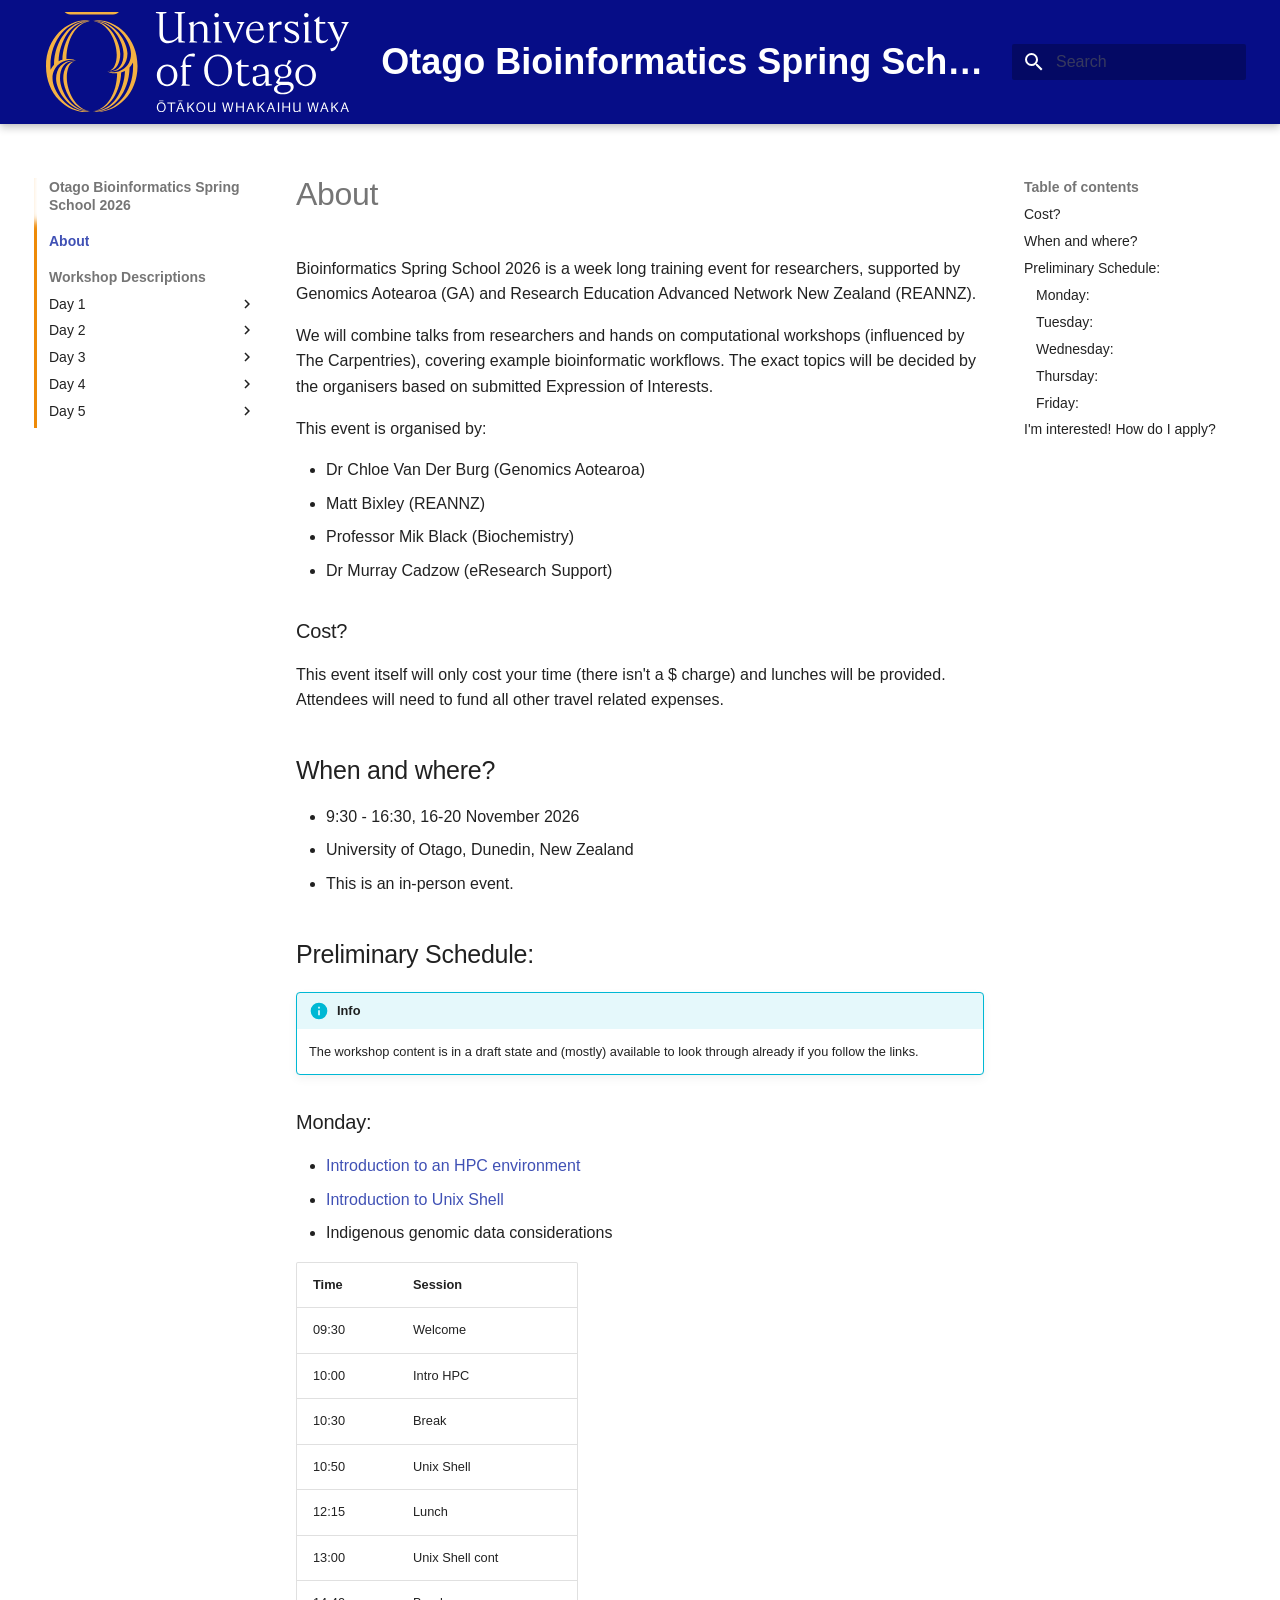
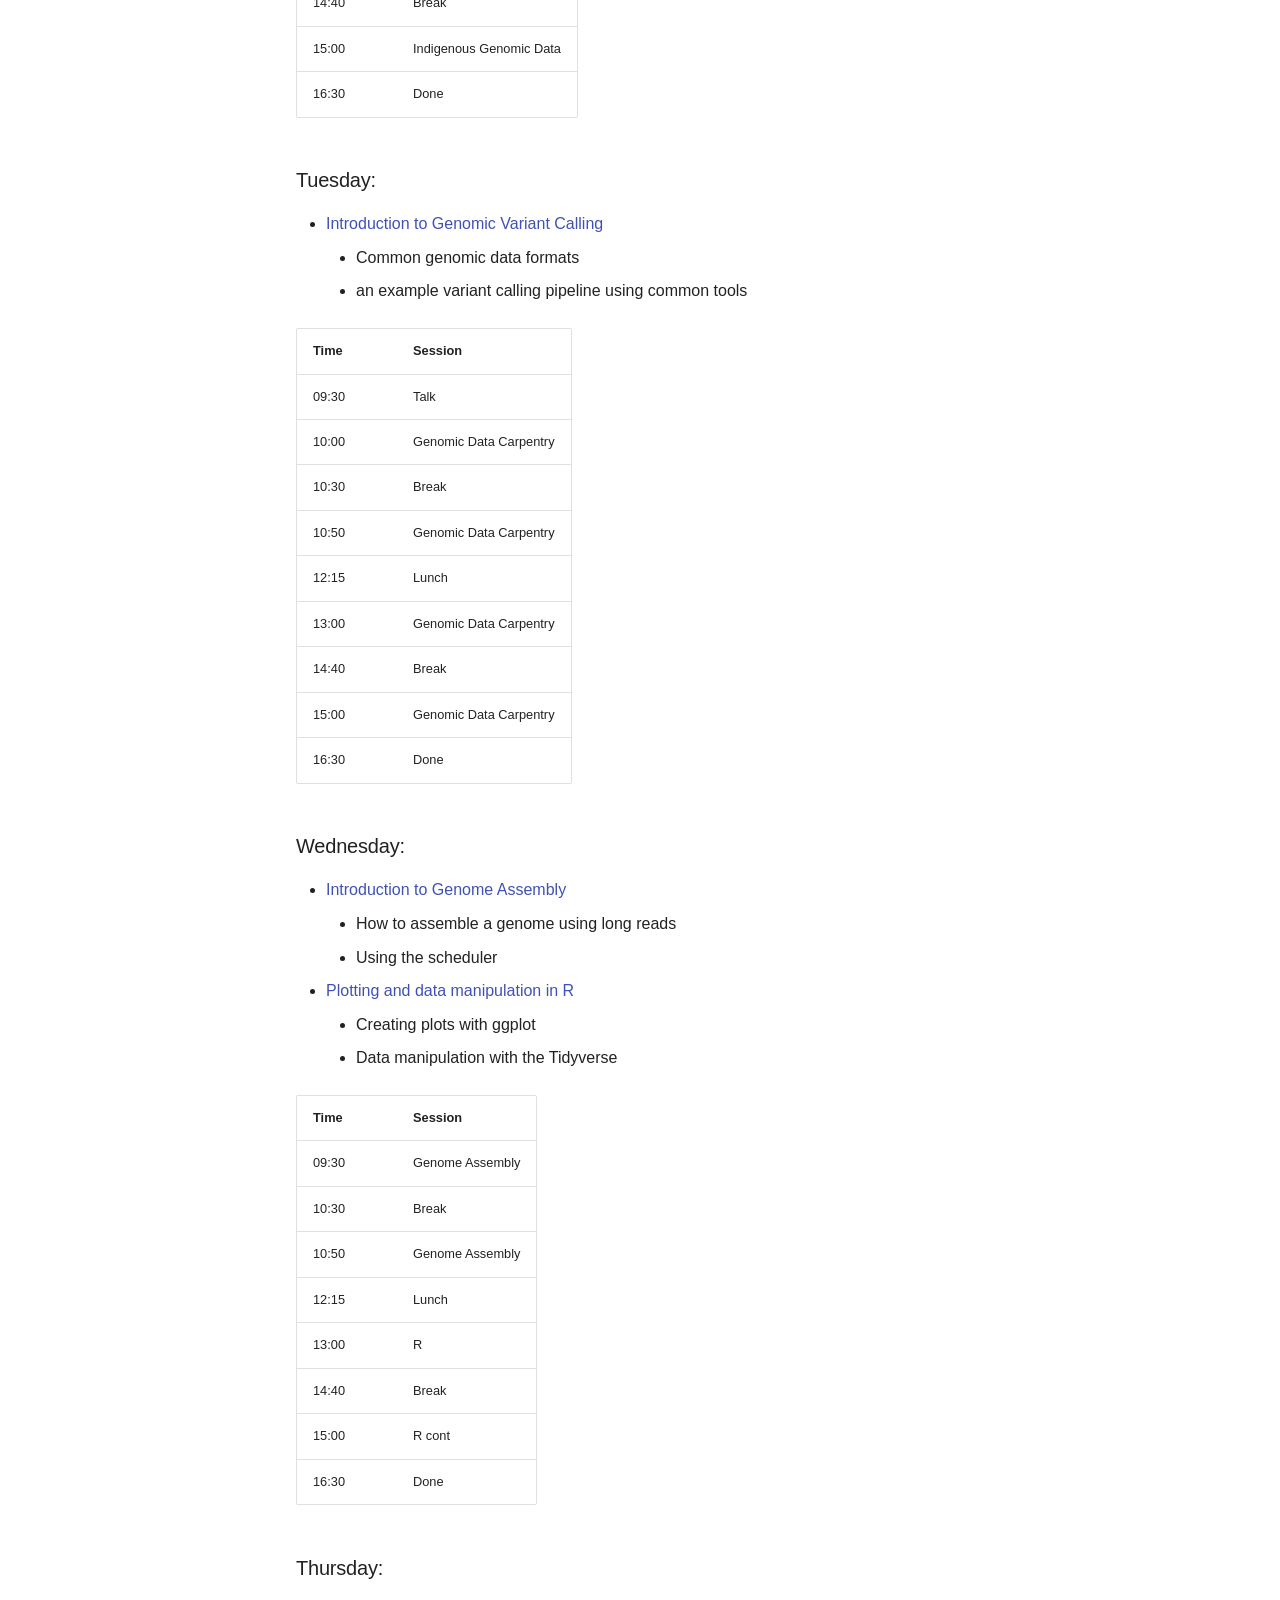
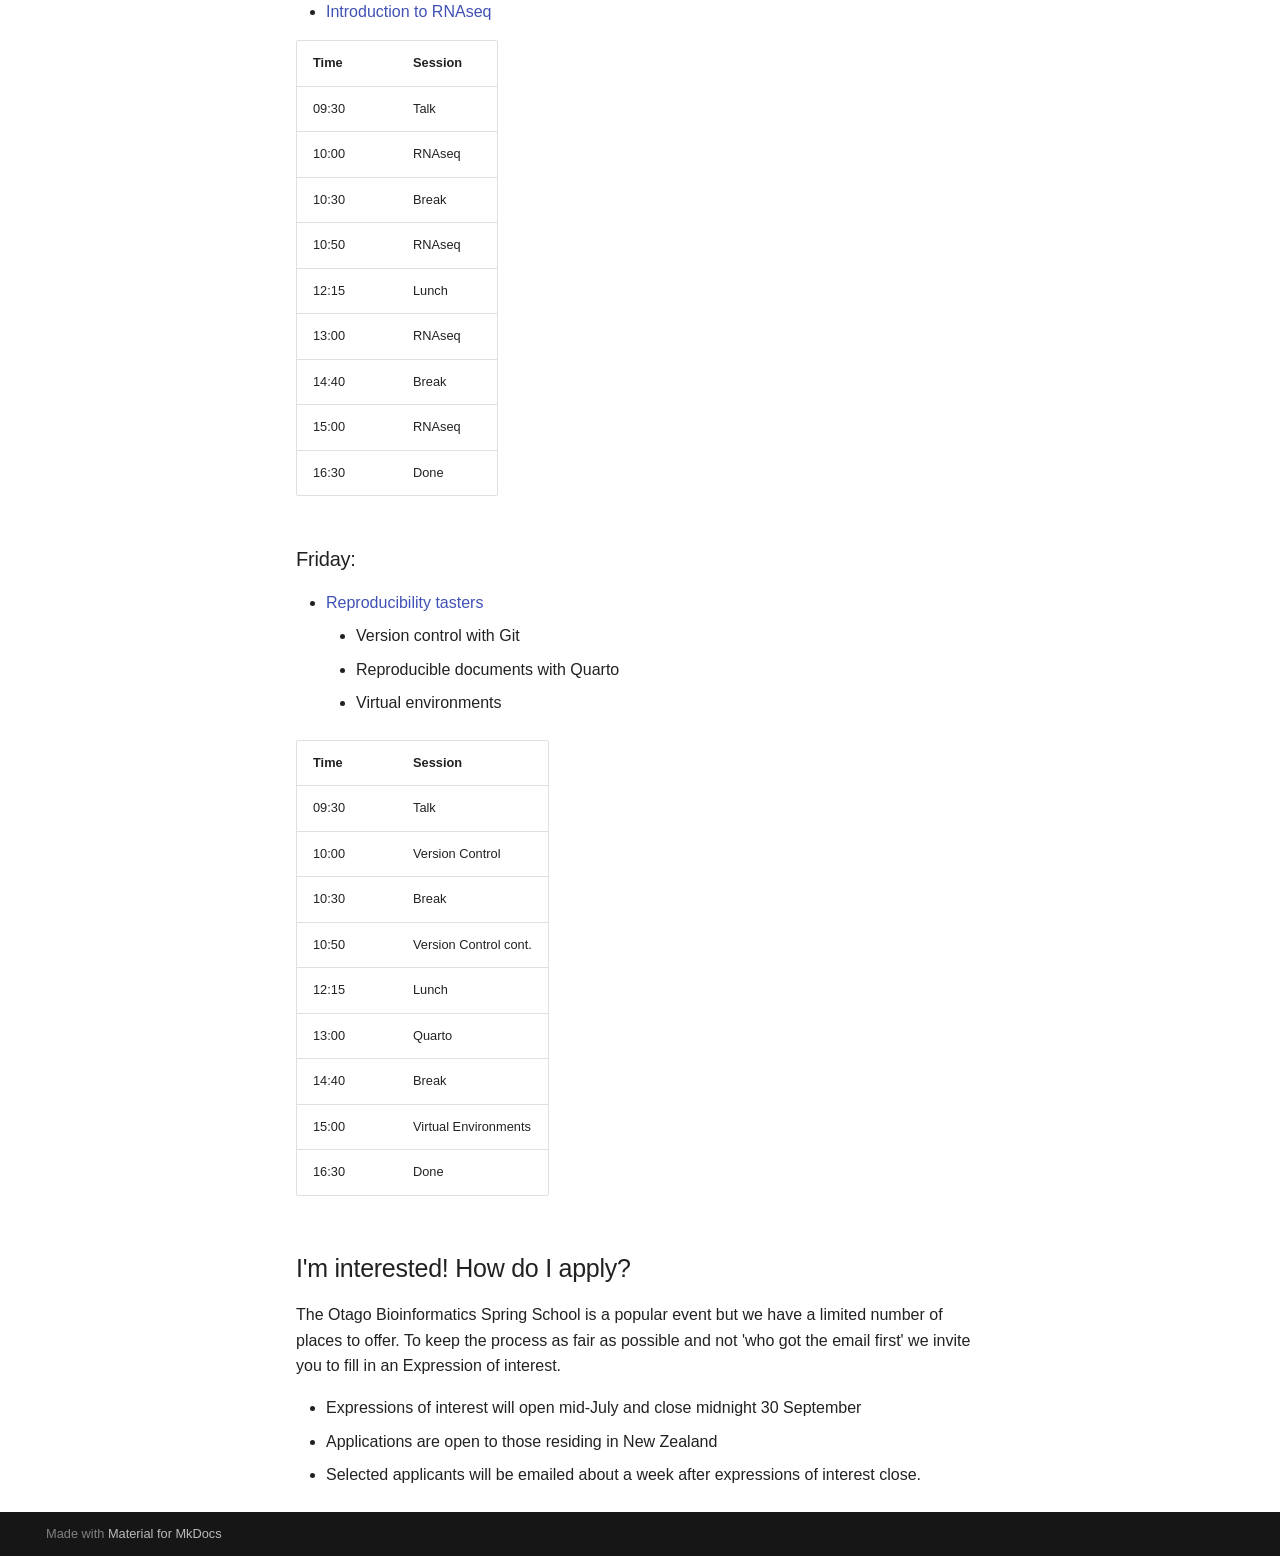
==== index.html @ 047664b7 "Deployed 3cf4af8 with MkDocs version: 1.6.1" ====
<!doctype html>
<html lang="en" class="no-js">
  <head>
    
      <meta charset="utf-8">
      <meta name="viewport" content="width=device-width,initial-scale=1">
      
      
      
      
      
        <link rel="next" href="Workshop_Descriptions/hpc/">
      
      
        
      
      
      <link rel="icon" href="assets/images/uoo-favicon-32x32.png">
      <meta name="generator" content="mkdocs-1.6.1, mkdocs-material-9.7.6">
    
    
      
        <title>About - Otago Bioinformatics Spring School 2026</title>
      
    
    
      <link rel="stylesheet" href="assets/stylesheets/main.484c7ddc.min.css">
      
      


    
    
      
    
    
      
        
        
        <link rel="preconnect" href="https://fonts.gstatic.com" crossorigin>
        <link rel="stylesheet" href="https://fonts.googleapis.com/css?family=wickliffe-sans:300,300i,400,400i,700,700i%7CRoboto+Mono:400,400i,700,700i&display=fallback">
        <style>:root{--md-text-font:"wickliffe-sans";--md-code-font:"Roboto Mono"}</style>
      
    
    
      <link rel="stylesheet" href="assets/stylesheets/extra.css">
    
    <script>__md_scope=new URL(".",location),__md_hash=e=>[...e].reduce(((e,_)=>(e<<5)-e+_.charCodeAt(0)),0),__md_get=(e,_=localStorage,t=__md_scope)=>JSON.parse(_.getItem(t.pathname+"."+e)),__md_set=(e,_,t=localStorage,a=__md_scope)=>{try{t.setItem(a.pathname+"."+e,JSON.stringify(_))}catch(e){}}</script>
    
      

    
    
  </head>
  
  
    <body dir="ltr">
  
    
    <input class="md-toggle" data-md-toggle="drawer" type="checkbox" id="__drawer" autocomplete="off">
    <input class="md-toggle" data-md-toggle="search" type="checkbox" id="__search" autocomplete="off">
    <label class="md-overlay" for="__drawer"></label>
    <div data-md-component="skip">
      
        
        <a href="#about" class="md-skip">
          Skip to content
        </a>
      
    </div>
    <div data-md-component="announce">
      
    </div>
    
    
      

  

<header class="md-header md-header--shadow" data-md-component="header">
  <nav class="md-header__inner md-grid" aria-label="Header">
    <a href="https://www.otago.ac.nz" title="Otago Bioinformatics Spring School 2026" class="md-header__button md-logo" aria-label="Otago Bioinformatics Spring School 2026" data-md-component="logo">
      
  <img src="assets/images/UoO_Logo_RGB_Horz_Gold-REV.svg" alt="logo">

    </a>
    <label class="md-header__button md-icon" for="__drawer">
      
      <svg xmlns="http://www.w3.org/2000/svg" viewBox="0 0 24 24"><path d="M3 6h18v2H3zm0 5h18v2H3zm0 5h18v2H3z"/></svg>
    </label>
    <div class="md-header__title" data-md-component="header-title">
      <div class="md-header__ellipsis">
        <div class="md-header__topic">
          <span class="md-ellipsis">
            Otago Bioinformatics Spring School 2026
          </span>
        </div>
        <div class="md-header__topic" data-md-component="header-topic">
          <span class="md-ellipsis">
            
              About
            
          </span>
        </div>
      </div>
    </div>
    
    
      <script>var palette=__md_get("__palette");if(palette&&palette.color){if("(prefers-color-scheme)"===palette.color.media){var media=matchMedia("(prefers-color-scheme: light)"),input=document.querySelector(media.matches?"[data-md-color-media='(prefers-color-scheme: light)']":"[data-md-color-media='(prefers-color-scheme: dark)']");palette.color.media=input.getAttribute("data-md-color-media"),palette.color.scheme=input.getAttribute("data-md-color-scheme"),palette.color.primary=input.getAttribute("data-md-color-primary"),palette.color.accent=input.getAttribute("data-md-color-accent")}for(var[key,value]of Object.entries(palette.color))document.body.setAttribute("data-md-color-"+key,value)}</script>
    
    
    
      
      
        <label class="md-header__button md-icon" for="__search">
          
          <svg xmlns="http://www.w3.org/2000/svg" viewBox="0 0 24 24"><path d="M9.5 3A6.5 6.5 0 0 1 16 9.5c0 1.61-.59 3.09-1.56 4.23l.27.27h.79l5 5-1.5 1.5-5-5v-.79l-.27-.27A6.52 6.52 0 0 1 9.5 16 6.5 6.5 0 0 1 3 9.5 6.5 6.5 0 0 1 9.5 3m0 2C7 5 5 7 5 9.5S7 14 9.5 14 14 12 14 9.5 12 5 9.5 5"/></svg>
        </label>
        <div class="md-search" data-md-component="search" role="dialog">
  <label class="md-search__overlay" for="__search"></label>
  <div class="md-search__inner" role="search">
    <form class="md-search__form" name="search">
      <input type="text" class="md-search__input" name="query" aria-label="Search" placeholder="Search" autocapitalize="off" autocorrect="off" autocomplete="off" spellcheck="false" data-md-component="search-query" required>
      <label class="md-search__icon md-icon" for="__search">
        
        <svg xmlns="http://www.w3.org/2000/svg" viewBox="0 0 24 24"><path d="M9.5 3A6.5 6.5 0 0 1 16 9.5c0 1.61-.59 3.09-1.56 4.23l.27.27h.79l5 5-1.5 1.5-5-5v-.79l-.27-.27A6.52 6.52 0 0 1 9.5 16 6.5 6.5 0 0 1 3 9.5 6.5 6.5 0 0 1 9.5 3m0 2C7 5 5 7 5 9.5S7 14 9.5 14 14 12 14 9.5 12 5 9.5 5"/></svg>
        
        <svg xmlns="http://www.w3.org/2000/svg" viewBox="0 0 24 24"><path d="M20 11v2H8l5.5 5.5-1.42 1.42L4.16 12l7.92-7.92L13.5 5.5 8 11z"/></svg>
      </label>
      <nav class="md-search__options" aria-label="Search">
        
        <button type="reset" class="md-search__icon md-icon" title="Clear" aria-label="Clear" tabindex="-1">
          
          <svg xmlns="http://www.w3.org/2000/svg" viewBox="0 0 24 24"><path d="M19 6.41 17.59 5 12 10.59 6.41 5 5 6.41 10.59 12 5 17.59 6.41 19 12 13.41 17.59 19 19 17.59 13.41 12z"/></svg>
        </button>
      </nav>
      
    </form>
    <div class="md-search__output">
      <div class="md-search__scrollwrap" tabindex="0" data-md-scrollfix>
        <div class="md-search-result" data-md-component="search-result">
          <div class="md-search-result__meta">
            Initializing search
          </div>
          <ol class="md-search-result__list" role="presentation"></ol>
        </div>
      </div>
    </div>
  </div>
</div>
      
    
    
  </nav>
  
</header>
    
    <div class="md-container" data-md-component="container">
      
      
        
          
        
      
      <main class="md-main" data-md-component="main">
        <div class="md-main__inner md-grid">
          
            
              
              <div class="md-sidebar md-sidebar--primary" data-md-component="sidebar" data-md-type="navigation" >
                <div class="md-sidebar__scrollwrap">
                  <div class="md-sidebar__inner">
                    



<nav class="md-nav md-nav--primary" aria-label="Navigation" data-md-level="0">
  <label class="md-nav__title" for="__drawer">
    <a href="https://www.otago.ac.nz" title="Otago Bioinformatics Spring School 2026" class="md-nav__button md-logo" aria-label="Otago Bioinformatics Spring School 2026" data-md-component="logo">
      
  <img src="assets/images/UoO_Logo_RGB_Horz_Gold-REV.svg" alt="logo">

    </a>
    Otago Bioinformatics Spring School 2026
  </label>
  
  <ul class="md-nav__list" data-md-scrollfix>
    
      
      
  
  
    
  
  
  
    
    
      
        
          
        
      
    
    
    
      
        
        
      
    
    
    <li class="md-nav__item md-nav__item--active md-nav__item--section md-nav__item--nested">
      
        
        
        <input class="md-nav__toggle md-toggle " type="checkbox" id="__nav_1" checked>
        
          
          <div class="md-nav__link md-nav__container">
            <a href="." class="md-nav__link md-nav__link--active">
              
  
  
  <span class="md-ellipsis">
    
  
    About
  

    
  </span>
  
  

            </a>
            
          </div>
        
        <nav class="md-nav" data-md-level="1" aria-labelledby="__nav_1_label" aria-expanded="true">
          <label class="md-nav__title" for="__nav_1">
            <span class="md-nav__icon md-icon"></span>
            
  
    About
  

          </label>
          <ul class="md-nav__list" data-md-scrollfix>
            
              
            
          </ul>
        </nav>
      
    </li>
  

    
      
      
  
  
  
  
    
    
      
        
      
        
      
        
      
        
      
        
      
    
    
    
      
        
        
      
    
    
    <li class="md-nav__item md-nav__item--section md-nav__item--nested">
      
        
        
        <input class="md-nav__toggle md-toggle " type="checkbox" id="__nav_2" >
        
          
          <label class="md-nav__link" for="__nav_2" id="__nav_2_label" tabindex="">
            
  
  
  <span class="md-ellipsis">
    
  
    Workshop Descriptions
  

    
  </span>
  
  

            <span class="md-nav__icon md-icon"></span>
          </label>
        
        <nav class="md-nav" data-md-level="1" aria-labelledby="__nav_2_label" aria-expanded="false">
          <label class="md-nav__title" for="__nav_2">
            <span class="md-nav__icon md-icon"></span>
            
  
    Workshop Descriptions
  

          </label>
          <ul class="md-nav__list" data-md-scrollfix>
            
              
                
  
  
  
  
    
    
      
        
      
        
      
    
    
    
      
    
    
    <li class="md-nav__item md-nav__item--nested">
      
        
        
        <input class="md-nav__toggle md-toggle " type="checkbox" id="__nav_2_1" >
        
          
          <label class="md-nav__link" for="__nav_2_1" id="__nav_2_1_label" tabindex="0">
            
  
  
  <span class="md-ellipsis">
    
  
    Day 1
  

    
  </span>
  
  

            <span class="md-nav__icon md-icon"></span>
          </label>
        
        <nav class="md-nav" data-md-level="2" aria-labelledby="__nav_2_1_label" aria-expanded="false">
          <label class="md-nav__title" for="__nav_2_1">
            <span class="md-nav__icon md-icon"></span>
            
  
    Day 1
  

          </label>
          <ul class="md-nav__list" data-md-scrollfix>
            
              
                
  
  
  
  
    <li class="md-nav__item">
      <a href="Workshop_Descriptions/hpc/" class="md-nav__link">
        
  
  
  <span class="md-ellipsis">
    
  
    Introduction to an HPC Environment
  

    
  </span>
  
  

      </a>
    </li>
  

              
            
              
                
  
  
  
  
    <li class="md-nav__item">
      <a href="Workshop_Descriptions/bash/" class="md-nav__link">
        
  
  
  <span class="md-ellipsis">
    
  
    Introduction to the Unix Shell
  

    
  </span>
  
  

      </a>
    </li>
  

              
            
          </ul>
        </nav>
      
    </li>
  

              
            
              
                
  
  
  
  
    
    
      
        
      
    
    
    
      
    
    
    <li class="md-nav__item md-nav__item--nested">
      
        
        
        <input class="md-nav__toggle md-toggle " type="checkbox" id="__nav_2_2" >
        
          
          <label class="md-nav__link" for="__nav_2_2" id="__nav_2_2_label" tabindex="0">
            
  
  
  <span class="md-ellipsis">
    
  
    Day 2
  

    
  </span>
  
  

            <span class="md-nav__icon md-icon"></span>
          </label>
        
        <nav class="md-nav" data-md-level="2" aria-labelledby="__nav_2_2_label" aria-expanded="false">
          <label class="md-nav__title" for="__nav_2_2">
            <span class="md-nav__icon md-icon"></span>
            
  
    Day 2
  

          </label>
          <ul class="md-nav__list" data-md-scrollfix>
            
              
                
  
  
  
  
    <li class="md-nav__item">
      <a href="Workshop_Descriptions/gdc/" class="md-nav__link">
        
  
  
  <span class="md-ellipsis">
    
  
    Introduction to Genomic Variant Calling
  

    
  </span>
  
  

      </a>
    </li>
  

              
            
          </ul>
        </nav>
      
    </li>
  

              
            
              
                
  
  
  
  
    
    
      
        
      
        
      
    
    
    
      
    
    
    <li class="md-nav__item md-nav__item--nested">
      
        
        
        <input class="md-nav__toggle md-toggle " type="checkbox" id="__nav_2_3" >
        
          
          <label class="md-nav__link" for="__nav_2_3" id="__nav_2_3_label" tabindex="0">
            
  
  
  <span class="md-ellipsis">
    
  
    Day 3
  

    
  </span>
  
  

            <span class="md-nav__icon md-icon"></span>
          </label>
        
        <nav class="md-nav" data-md-level="2" aria-labelledby="__nav_2_3_label" aria-expanded="false">
          <label class="md-nav__title" for="__nav_2_3">
            <span class="md-nav__icon md-icon"></span>
            
  
    Day 3
  

          </label>
          <ul class="md-nav__list" data-md-scrollfix>
            
              
                
  
  
  
  
    <li class="md-nav__item">
      <a href="Workshop_Descriptions/ga/" class="md-nav__link">
        
  
  
  <span class="md-ellipsis">
    
  
    Introduction to Genome Assembly
  

    
  </span>
  
  

      </a>
    </li>
  

              
            
              
                
  
  
  
  
    <li class="md-nav__item">
      <a href="Workshop_Descriptions/r/" class="md-nav__link">
        
  
  
  <span class="md-ellipsis">
    
  
    Plotting and data manipulation in R
  

    
  </span>
  
  

      </a>
    </li>
  

              
            
          </ul>
        </nav>
      
    </li>
  

              
            
              
                
  
  
  
  
    
    
      
        
      
    
    
    
      
    
    
    <li class="md-nav__item md-nav__item--nested">
      
        
        
        <input class="md-nav__toggle md-toggle " type="checkbox" id="__nav_2_4" >
        
          
          <label class="md-nav__link" for="__nav_2_4" id="__nav_2_4_label" tabindex="0">
            
  
  
  <span class="md-ellipsis">
    
  
    Day 4
  

    
  </span>
  
  

            <span class="md-nav__icon md-icon"></span>
          </label>
        
        <nav class="md-nav" data-md-level="2" aria-labelledby="__nav_2_4_label" aria-expanded="false">
          <label class="md-nav__title" for="__nav_2_4">
            <span class="md-nav__icon md-icon"></span>
            
  
    Day 4
  

          </label>
          <ul class="md-nav__list" data-md-scrollfix>
            
              
                
  
  
  
  
    <li class="md-nav__item">
      <a href="Workshop_Descriptions/rna/" class="md-nav__link">
        
  
  
  <span class="md-ellipsis">
    
  
    Introduction to RNAseq
  

    
  </span>
  
  

      </a>
    </li>
  

              
            
          </ul>
        </nav>
      
    </li>
  

              
            
              
                
  
  
  
  
    
    
      
        
      
    
    
    
      
    
    
    <li class="md-nav__item md-nav__item--nested">
      
        
        
        <input class="md-nav__toggle md-toggle " type="checkbox" id="__nav_2_5" >
        
          
          <label class="md-nav__link" for="__nav_2_5" id="__nav_2_5_label" tabindex="0">
            
  
  
  <span class="md-ellipsis">
    
  
    Day 5
  

    
  </span>
  
  

            <span class="md-nav__icon md-icon"></span>
          </label>
        
        <nav class="md-nav" data-md-level="2" aria-labelledby="__nav_2_5_label" aria-expanded="false">
          <label class="md-nav__title" for="__nav_2_5">
            <span class="md-nav__icon md-icon"></span>
            
  
    Day 5
  

          </label>
          <ul class="md-nav__list" data-md-scrollfix>
            
              
                
  
  
  
  
    <li class="md-nav__item">
      <a href="Workshop_Descriptions/tasters/" class="md-nav__link">
        
  
  
  <span class="md-ellipsis">
    
  
    Reproducibility Tasters
  

    
  </span>
  
  

      </a>
    </li>
  

              
            
          </ul>
        </nav>
      
    </li>
  

              
            
          </ul>
        </nav>
      
    </li>
  

    
  </ul>
</nav>
                  </div>
                </div>
              </div>
            
            
              
              <div class="md-sidebar md-sidebar--secondary" data-md-component="sidebar" data-md-type="toc" >
                <div class="md-sidebar__scrollwrap">
                  <div class="md-sidebar__inner">
                    

<nav class="md-nav md-nav--secondary" aria-label="Table of contents">
  
  
  
    
  
  
    <label class="md-nav__title" for="__toc">
      <span class="md-nav__icon md-icon"></span>
      Table of contents
    </label>
    <ul class="md-nav__list" data-md-component="toc" data-md-scrollfix>
      
        <li class="md-nav__item">
  <a href="#cost" class="md-nav__link">
    <span class="md-ellipsis">
      
        Cost?
      
    </span>
  </a>
  
</li>
      
        <li class="md-nav__item">
  <a href="#when-and-where" class="md-nav__link">
    <span class="md-ellipsis">
      
        When and where?
      
    </span>
  </a>
  
</li>
      
        <li class="md-nav__item">
  <a href="#preliminary-schedule" class="md-nav__link">
    <span class="md-ellipsis">
      
        Preliminary Schedule:
      
    </span>
  </a>
  
    <nav class="md-nav" aria-label="Preliminary Schedule:">
      <ul class="md-nav__list">
        
          <li class="md-nav__item">
  <a href="#monday" class="md-nav__link">
    <span class="md-ellipsis">
      
        Monday:
      
    </span>
  </a>
  
</li>
        
          <li class="md-nav__item">
  <a href="#tuesday" class="md-nav__link">
    <span class="md-ellipsis">
      
        Tuesday:
      
    </span>
  </a>
  
</li>
        
          <li class="md-nav__item">
  <a href="#wednesday" class="md-nav__link">
    <span class="md-ellipsis">
      
        Wednesday:
      
    </span>
  </a>
  
</li>
        
          <li class="md-nav__item">
  <a href="#thursday" class="md-nav__link">
    <span class="md-ellipsis">
      
        Thursday:
      
    </span>
  </a>
  
</li>
        
          <li class="md-nav__item">
  <a href="#friday" class="md-nav__link">
    <span class="md-ellipsis">
      
        Friday:
      
    </span>
  </a>
  
</li>
        
      </ul>
    </nav>
  
</li>
      
        <li class="md-nav__item">
  <a href="#im-interested-how-do-i-apply" class="md-nav__link">
    <span class="md-ellipsis">
      
        I'm interested! How do I apply?
      
    </span>
  </a>
  
</li>
      
    </ul>
  
</nav>
                  </div>
                </div>
              </div>
            
          
          
            <div class="md-content" data-md-component="content">
              
                




              
              <article class="md-content__inner md-typeset">
                
                  



<h1 id="about">About<a class="headerlink" href="#about" title="Permanent link">¶</a></h1>
<p>Bioinformatics Spring School 2026 is a week long training event for researchers, supported by Genomics Aotearoa (GA) and Research Education Advanced Network New Zealand (REANNZ).</p>
<p>We will combine talks from researchers and hands on computational workshops (influenced by The Carpentries), covering example bioinformatic workflows. The exact topics will be decided by the organisers based on submitted Expression of Interests.</p>
<p>This event is organised by:</p>
<ul>
<li>Dr Chloe Van Der Burg (Genomics Aotearoa)</li>
<li>Matt Bixley (REANNZ)</li>
<li>Professor Mik Black (Biochemistry)</li>
<li>Dr Murray Cadzow (eResearch Support)</li>
</ul>
<h3 id="cost">Cost?<a class="headerlink" href="#cost" title="Permanent link">¶</a></h3>
<p>This event itself will only cost your time (there isn't a $ charge) and lunches will be provided. Attendees will need to fund all other travel related expenses.</p>
<h2 id="when-and-where">When and where?<a class="headerlink" href="#when-and-where" title="Permanent link">¶</a></h2>
<ul>
<li>9:30 - 16:30, 16-20 November 2026 </li>
<li>University of Otago, Dunedin, New Zealand</li>
<li>This is an in-person event.</li>
</ul>
<h2 id="preliminary-schedule">Preliminary Schedule:<a class="headerlink" href="#preliminary-schedule" title="Permanent link">¶</a></h2>
<div class="admonition info">
<p class="admonition-title">Info</p>
<p>The workshop content is in a draft state and (mostly) available to look through already if you follow the links.</p>
</div>
<h3 id="monday">Monday:<a class="headerlink" href="#monday" title="Permanent link">¶</a></h3>
<ul>
<li><a href="Workshop_Descriptions/hpc/">Introduction to an HPC environment</a></li>
<li><a href="Workshop_Descriptions/bash/">Introduction to Unix Shell</a></li>
<li>Indigenous genomic data considerations</li>
</ul>
<table>
<thead>
<tr>
<th>Time</th>
<th>Session</th>
</tr>
</thead>
<tbody>
<tr>
<td>09:30</td>
<td>Welcome</td>
</tr>
<tr>
<td>10:00</td>
<td>Intro HPC</td>
</tr>
<tr>
<td>10:30</td>
<td>Break</td>
</tr>
<tr>
<td>10:50</td>
<td>Unix Shell</td>
</tr>
<tr>
<td>12:15</td>
<td>Lunch</td>
</tr>
<tr>
<td>13:00</td>
<td>Unix Shell cont</td>
</tr>
<tr>
<td>14:40</td>
<td>Break</td>
</tr>
<tr>
<td>15:00</td>
<td>Indigenous Genomic Data</td>
</tr>
<tr>
<td>16:30</td>
<td>Done</td>
</tr>
</tbody>
</table>
<h3 id="tuesday">Tuesday:<a class="headerlink" href="#tuesday" title="Permanent link">¶</a></h3>
<ul>
<li><a href="Workshop_Descriptions/gdc/">Introduction to Genomic Variant Calling</a><ul>
<li>Common genomic data formats</li>
<li>an example variant calling pipeline using common tools</li>
</ul>
</li>
</ul>
<table>
<thead>
<tr>
<th>Time</th>
<th>Session</th>
</tr>
</thead>
<tbody>
<tr>
<td>09:30</td>
<td>Talk</td>
</tr>
<tr>
<td>10:00</td>
<td>Genomic Data Carpentry</td>
</tr>
<tr>
<td>10:30</td>
<td>Break</td>
</tr>
<tr>
<td>10:50</td>
<td>Genomic Data Carpentry</td>
</tr>
<tr>
<td>12:15</td>
<td>Lunch</td>
</tr>
<tr>
<td>13:00</td>
<td>Genomic Data Carpentry</td>
</tr>
<tr>
<td>14:40</td>
<td>Break</td>
</tr>
<tr>
<td>15:00</td>
<td>Genomic Data Carpentry</td>
</tr>
<tr>
<td>16:30</td>
<td>Done</td>
</tr>
</tbody>
</table>
<h3 id="wednesday">Wednesday:<a class="headerlink" href="#wednesday" title="Permanent link">¶</a></h3>
<ul>
<li><a href="Workshop_Descriptions/ga/">Introduction to Genome Assembly</a><ul>
<li>How to assemble a genome using long reads</li>
<li>Using the scheduler</li>
</ul>
</li>
<li><a href="Workshop_Descriptions/r/">Plotting and data manipulation in R</a><ul>
<li>Creating plots with ggplot</li>
<li>Data manipulation with the Tidyverse</li>
</ul>
</li>
</ul>
<table>
<thead>
<tr>
<th>Time</th>
<th>Session</th>
</tr>
</thead>
<tbody>
<tr>
<td>09:30</td>
<td>Genome Assembly</td>
</tr>
<tr>
<td>10:30</td>
<td>Break</td>
</tr>
<tr>
<td>10:50</td>
<td>Genome Assembly</td>
</tr>
<tr>
<td>12:15</td>
<td>Lunch</td>
</tr>
<tr>
<td>13:00</td>
<td>R</td>
</tr>
<tr>
<td>14:40</td>
<td>Break</td>
</tr>
<tr>
<td>15:00</td>
<td>R cont</td>
</tr>
<tr>
<td>16:30</td>
<td>Done</td>
</tr>
</tbody>
</table>
<h3 id="thursday">Thursday:<a class="headerlink" href="#thursday" title="Permanent link">¶</a></h3>
<ul>
<li><a href="Workshop_Descriptions/rna/">Introduction to RNAseq</a></li>
</ul>
<table>
<thead>
<tr>
<th>Time</th>
<th>Session</th>
</tr>
</thead>
<tbody>
<tr>
<td>09:30</td>
<td>Talk</td>
</tr>
<tr>
<td>10:00</td>
<td>RNAseq</td>
</tr>
<tr>
<td>10:30</td>
<td>Break</td>
</tr>
<tr>
<td>10:50</td>
<td>RNAseq</td>
</tr>
<tr>
<td>12:15</td>
<td>Lunch</td>
</tr>
<tr>
<td>13:00</td>
<td>RNAseq</td>
</tr>
<tr>
<td>14:40</td>
<td>Break</td>
</tr>
<tr>
<td>15:00</td>
<td>RNAseq</td>
</tr>
<tr>
<td>16:30</td>
<td>Done</td>
</tr>
</tbody>
</table>
<h3 id="friday">Friday:<a class="headerlink" href="#friday" title="Permanent link">¶</a></h3>
<ul>
<li><a href="Workshop_Descriptions/tasters/">Reproducibility tasters</a><ul>
<li>Version control with Git</li>
<li>Reproducible documents with Quarto</li>
<li>Virtual environments</li>
</ul>
</li>
</ul>
<table>
<thead>
<tr>
<th>Time</th>
<th>Session</th>
</tr>
</thead>
<tbody>
<tr>
<td>09:30</td>
<td>Talk</td>
</tr>
<tr>
<td>10:00</td>
<td>Version Control</td>
</tr>
<tr>
<td>10:30</td>
<td>Break</td>
</tr>
<tr>
<td>10:50</td>
<td>Version Control cont.</td>
</tr>
<tr>
<td>12:15</td>
<td>Lunch</td>
</tr>
<tr>
<td>13:00</td>
<td>Quarto</td>
</tr>
<tr>
<td>14:40</td>
<td>Break</td>
</tr>
<tr>
<td>15:00</td>
<td>Virtual Environments</td>
</tr>
<tr>
<td>16:30</td>
<td>Done</td>
</tr>
</tbody>
</table>
<!-- ## Potential Topics to be included -->

<!-- !!! info
    This year we're trialling something different, instead of us deciding in advance the topics, we're instead putting to a vote which topics would be a priority for you. The full schedule will then try to cater the best it can to the selected participants.

Each of the following links to existing workshops in the GA training catalogue and based on demand we can incorporate into the week. For multi-day workshops the content would be abridged to fit a day.

- [Introduction to RNAseq](https://genomicsaotearoa.github.io/RNA-seq-data-analysis-workflow/)
- [Introduction to Long Read Assembly](https://genomicsaotearoa.github.io/long-read-assembly-one-day/)
- [Introduction to R for data analysis](https://genomicsaotearoa.github.io/Introduction-to-R/)
- [Intermediate R](https://genomicsaotearoa.github.io/Intermediate-R/)
- [Intermediate Shell for Bioinformatics](https://genomicsaotearoa.github.io/shell-for-bioinformatics/)
- [Introduction to Reproduciblity with Quarto](https://genomicsaotearoa.github.io/reproducibility_with_git_and_quarto/quarto_overview.html)
- [Introduction to Version Control with Git](https://swcarpentry.github.io/git-novice/)
- [Introduction to workflow pipelines with Nextflow](https://genomicsaotearoa.github.io/introduction-to-nextflow/)
 -->

<h2 id="im-interested-how-do-i-apply">I'm interested! How do I apply?<a class="headerlink" href="#im-interested-how-do-i-apply" title="Permanent link">¶</a></h2>
<!-- Expressions of interest have closed for 2025. -->

<p>The Otago Bioinformatics Spring School is a popular event but we have a limited number of places to offer. To keep the process as fair as possible and not 'who got the email first' we invite you to fill in an Expression of interest. </p>
<ul>
<li>Expressions of interest will open mid-July and close midnight 30 September</li>
<li>Applications are open to those residing in New Zealand</li>
<li>Selected applicants will be emailed about a week after expressions of interest close.</li>
</ul>
<!--**[FILL IN THIS FORM TO APPLY](https://docs.google.com/forms/d/e/1FAIpQLSfPwy1gJIebABxq-N0p4BHTb8IF2l9FLwC61Xcs2iYShDm-BA/viewform?usp=dialog)** -->












                
              </article>
            </div>
          
          
<script>var target=document.getElementById(location.hash.slice(1));target&&target.name&&(target.checked=target.name.startsWith("__tabbed_"))</script>
        </div>
        
      </main>
      
        <footer class="md-footer">
  
  <div class="md-footer-meta md-typeset">
    <div class="md-footer-meta__inner md-grid">
      <div class="md-copyright">
  
  
    Made with
    <a href="https://squidfunk.github.io/mkdocs-material/" target="_blank" rel="noopener">
      Material for MkDocs
    </a>
  
</div>
      
    </div>
  </div>
</footer>
      
    </div>
    <div class="md-dialog" data-md-component="dialog">
      <div class="md-dialog__inner md-typeset"></div>
    </div>
    
    
    
      
      
      <script id="__config" type="application/json">{"annotate": null, "base": ".", "features": ["navigation.instant", "navigation.tracking", "navigation.sections", "navigation.path", "navigation.indexes", "toc.follow"], "search": "assets/javascripts/workers/search.2c215733.min.js", "tags": null, "translations": {"clipboard.copied": "Copied to clipboard", "clipboard.copy": "Copy to clipboard", "search.result.more.one": "1 more on this page", "search.result.more.other": "# more on this page", "search.result.none": "No matching documents", "search.result.one": "1 matching document", "search.result.other": "# matching documents", "search.result.placeholder": "Type to start searching", "search.result.term.missing": "Missing", "select.version": "Select version"}, "version": null}</script>
    
    
      <script src="assets/javascripts/bundle.79ae519e.min.js"></script>
      
    
  </body>
</html>
---- assets/stylesheets/main.484c7ddc.min.css ----
@charset "UTF-8";html{-webkit-text-size-adjust:none;-moz-text-size-adjust:none;text-size-adjust:none;box-sizing:border-box}*,:after,:before{box-sizing:inherit}@media (prefers-reduced-motion){*,:after,:before{transition:none!important}}body{margin:0}a,button,input,label{-webkit-tap-highlight-color:transparent}a{color:inherit;text-decoration:none}hr{border:0;box-sizing:initial;display:block;height:.05rem;overflow:visible;padding:0}small{font-size:80%}sub,sup{line-height:1em}img{border-style:none}table{border-collapse:initial;border-spacing:0}td,th{font-weight:400;vertical-align:top}button{background:#0000;border:0;font-family:inherit;font-size:inherit;margin:0;padding:0}input{border:0;outline:none}:root{--md-primary-fg-color:#4051b5;--md-primary-fg-color--light:#5d6cc0;--md-primary-fg-color--dark:#303fa1;--md-primary-bg-color:#fff;--md-primary-bg-color--light:#ffffffb3;--md-accent-fg-color:#526cfe;--md-accent-fg-color--transparent:#526cfe1a;--md-accent-bg-color:#fff;--md-accent-bg-color--light:#ffffffb3}[data-md-color-scheme=default]{color-scheme:light}[data-md-color-scheme=default] img[src$="#gh-dark-mode-only"],[data-md-color-scheme=default] img[src$="#only-dark"]{display:none}:root,[data-md-color-scheme=default]{--md-hue:225deg;--md-default-fg-color:#000000de;--md-default-fg-color--light:#0000008a;--md-default-fg-color--lighter:#00000052;--md-default-fg-color--lightest:#00000012;--md-default-bg-color:#fff;--md-default-bg-color--light:#ffffffb3;--md-default-bg-color--lighter:#ffffff4d;--md-default-bg-color--lightest:#ffffff1f;--md-code-fg-color:#36464e;--md-code-bg-color:#f5f5f5;--md-code-bg-color--light:#f5f5f5b3;--md-code-bg-color--lighter:#f5f5f54d;--md-code-hl-color:#4287ff;--md-code-hl-color--light:#4287ff1a;--md-code-hl-number-color:#d52a2a;--md-code-hl-special-color:#db1457;--md-code-hl-function-color:#a846b9;--md-code-hl-constant-color:#6e59d9;--md-code-hl-keyword-color:#3f6ec6;--md-code-hl-string-color:#1c7d4d;--md-code-hl-name-color:var(--md-code-fg-color);--md-code-hl-operator-color:var(--md-default-fg-color--light);--md-code-hl-punctuation-color:var(--md-default-fg-color--light);--md-code-hl-comment-color:var(--md-default-fg-color--light);--md-code-hl-generic-color:var(--md-default-fg-color--light);--md-code-hl-variable-color:var(--md-default-fg-color--light);--md-typeset-color:var(--md-default-fg-color);--md-typeset-a-color:var(--md-primary-fg-color);--md-typeset-del-color:#f5503d26;--md-typeset-ins-color:#0bd57026;--md-typeset-kbd-color:#fafafa;--md-typeset-kbd-accent-color:#fff;--md-typeset-kbd-border-color:#b8b8b8;--md-typeset-mark-color:#ffff0080;--md-typeset-table-color:#0000001f;--md-typeset-table-color--light:rgba(0,0,0,.035);--md-admonition-fg-color:var(--md-default-fg-color);--md-admonition-bg-color:var(--md-default-bg-color);--md-warning-fg-color:#000000de;--md-warning-bg-color:#ff9;--md-footer-fg-color:#fff;--md-footer-fg-color--light:#ffffffb3;--md-footer-fg-color--lighter:#ffffff73;--md-footer-bg-color:#000000de;--md-footer-bg-color--dark:#00000052;--md-shadow-z1:0 0.2rem 0.5rem #0000000d,0 0 0.05rem #0000001a;--md-shadow-z2:0 0.2rem 0.5rem #0000001a,0 0 0.05rem #00000040;--md-shadow-z3:0 0.2rem 0.5rem #0003,0 0 0.05rem #00000059}.md-icon svg{fill:currentcolor;display:block;height:1.2rem;width:1.2rem}body{-webkit-font-smoothing:antialiased;-moz-osx-font-smoothing:grayscale;--md-text-font-family:var(--md-text-font,_),-apple-system,BlinkMacSystemFont,Helvetica,Arial,sans-serif;--md-code-font-family:var(--md-code-font,_),SFMono-Regular,Consolas,Menlo,monospace}aside,body,input{font-feature-settings:"kern","liga";color:var(--md-typeset-color);font-family:var(--md-text-font-family)}code,kbd,pre{font-feature-settings:"kern";font-family:var(--md-code-font-family)}:root{--md-typeset-table-sort-icon:url('data:image/svg+xml;charset=utf-8,<svg xmlns="http://www.w3.org/2000/svg" viewBox="0 0 24 24"><path d="m18 21-4-4h3V7h-3l4-4 4 4h-3v10h3M2 19v-2h10v2M2 13v-2h7v2M2 7V5h4v2z"/></svg>');--md-typeset-table-sort-icon--asc:url('data:image/svg+xml;charset=utf-8,<svg xmlns="http://www.w3.org/2000/svg" viewBox="0 0 24 24"><path d="M19 17h3l-4 4-4-4h3V3h2M2 17h10v2H2M6 5v2H2V5m0 6h7v2H2z"/></svg>');--md-typeset-table-sort-icon--desc:url('data:image/svg+xml;charset=utf-8,<svg xmlns="http://www.w3.org/2000/svg" viewBox="0 0 24 24"><path d="M19 7h3l-4-4-4 4h3v14h2M2 17h10v2H2M6 5v2H2V5m0 6h7v2H2z"/></svg>')}.md-typeset{-webkit-print-color-adjust:exact;color-adjust:exact;font-size:.8rem;line-height:1.6;overflow-wrap:break-word}@media print{.md-typeset{font-size:.68rem}}.md-typeset blockquote,.md-typeset dl,.md-typeset figure,.md-typeset ol,.md-typeset pre,.md-typeset ul{margin-bottom:1em;margin-top:1em}.md-typeset h1{color:var(--md-default-fg-color--light);font-size:2em;line-height:1.3;margin:0 0 1.25em}.md-typeset h1,.md-typeset h2{font-weight:300;letter-spacing:-.01em}.md-typeset h2{font-size:1.5625em;line-height:1.4;margin:1.6em 0 .64em}.md-typeset h3{font-size:1.25em;font-weight:400;letter-spacing:-.01em;line-height:1.5;margin:1.6em 0 .8em}.md-typeset h2+h3{margin-top:.8em}.md-typeset h4{font-weight:700;letter-spacing:-.01em;margin:1em 0}.md-typeset h5,.md-typeset h6{color:var(--md-default-fg-color--light);font-size:.8em;font-weight:700;letter-spacing:-.01em;margin:1.25em 0}.md-typeset h5{text-transform:uppercase}.md-typeset h5 code{text-transform:none}.md-typeset hr{border-bottom:.05rem solid var(--md-default-fg-color--lightest);display:flow-root;margin:1.5em 0}.md-typeset a{color:var(--md-typeset-a-color);word-break:break-word}.md-typeset a,.md-typeset a:before{transition:color 125ms}.md-typeset a:focus,.md-typeset a:hover{color:var(--md-accent-fg-color)}.md-typeset a:focus code,.md-typeset a:hover code{background-color:var(--md-accent-fg-color--transparent);color:var(--md-accent-fg-color)}.md-typeset a code{color:var(--md-typeset-a-color)}.md-typeset a.focus-visible{outline-color:var(--md-accent-fg-color);outline-offset:.2rem}.md-typeset code,.md-typeset kbd,.md-typeset pre{color:var(--md-code-fg-color);direction:ltr;font-variant-ligatures:none;transition:background-color 125ms}@media print{.md-typeset code,.md-typeset kbd,.md-typeset pre{white-space:pre-wrap}}.md-typeset code{background-color:var(--md-code-bg-color);border-radius:.1rem;-webkit-box-decoration-break:clone;box-decoration-break:clone;font-size:.85em;padding:0 .2941176471em;transition:color 125ms,background-color 125ms;word-break:break-word}.md-typeset code:not(.focus-visible){-webkit-tap-highlight-color:transparent;outline:none}.md-typeset pre{display:flow-root;line-height:1.4;position:relative}.md-typeset pre>code{-webkit-box-decoration-break:slice;box-decoration-break:slice;box-shadow:none;display:block;margin:0;outline-color:var(--md-accent-fg-color);overflow:auto;padding:.7720588235em 1.1764705882em;scrollbar-color:var(--md-default-fg-color--lighter) #0000;scrollbar-width:thin;touch-action:auto;word-break:normal}.md-typeset pre>code:hover{scrollbar-color:var(--md-accent-fg-color) #0000}.md-typeset pre>code::-webkit-scrollbar{height:.2rem;width:.2rem}.md-typeset pre>code::-webkit-scrollbar-thumb{background-color:var(--md-default-fg-color--lighter)}.md-typeset pre>code::-webkit-scrollbar-thumb:hover{background-color:var(--md-accent-fg-color)}.md-typeset kbd{background-color:var(--md-typeset-kbd-color);border-radius:.1rem;box-shadow:0 .1rem 0 .05rem var(--md-typeset-kbd-border-color),0 .1rem 0 var(--md-typeset-kbd-border-color),0 -.1rem .2rem var(--md-typeset-kbd-accent-color) inset;color:var(--md-default-fg-color);display:inline-block;font-size:.75em;padding:0 .6666666667em;vertical-align:text-top;word-break:break-word}.md-typeset mark{background-color:var(--md-typeset-mark-color);-webkit-box-decoration-break:clone;box-decoration-break:clone;color:inherit;word-break:break-word}.md-typeset abbr{cursor:help;text-decoration:none}.md-typeset [data-preview],.md-typeset abbr{border-bottom:.05rem dotted var(--md-default-fg-color--light)}.md-typeset small{opacity:.75}[dir=ltr] .md-typeset sub,[dir=ltr] .md-typeset sup{margin-left:.078125em}[dir=rtl] .md-typeset sub,[dir=rtl] .md-typeset sup{margin-right:.078125em}[dir=ltr] .md-typeset blockquote{padding-left:.6rem}[dir=rtl] .md-typeset blockquote{padding-right:.6rem}[dir=ltr] .md-typeset blockquote{border-left:.2rem solid var(--md-default-fg-color--lighter)}[dir=rtl] .md-typeset blockquote{border-right:.2rem solid var(--md-default-fg-color--lighter)}.md-typeset blockquote{color:var(--md-default-fg-color--light);margin-left:0;margin-right:0}.md-typeset ul{list-style-type:disc}.md-typeset ul[type]{list-style-type:revert-layer}[dir=ltr] .md-typeset ol,[dir=ltr] .md-typeset ul{margin-left:.625em}[dir=rtl] .md-typeset ol,[dir=rtl] .md-typeset ul{margin-right:.625em}.md-typeset ol,.md-typeset ul{padding:0}.md-typeset ol:not([hidden]),.md-typeset ul:not([hidden]){display:flow-root}.md-typeset ol ol,.md-typeset ul ol{list-style-type:lower-alpha}.md-typeset ol ol ol,.md-typeset ul ol ol{list-style-type:lower-roman}.md-typeset ol ol ol ol,.md-typeset ul ol ol ol{list-style-type:upper-alpha}.md-typeset ol ol ol ol ol,.md-typeset ul ol ol ol ol{list-style-type:upper-roman}.md-typeset ol[type],.md-typeset ul[type]{list-style-type:revert-layer}[dir=ltr] .md-typeset ol li,[dir=ltr] .md-typeset ul li{margin-left:1.25em}[dir=rtl] .md-typeset ol li,[dir=rtl] .md-typeset ul li{margin-right:1.25em}.md-typeset ol li,.md-typeset ul li{margin-bottom:.5em}.md-typeset ol li blockquote,.md-typeset ol li p,.md-typeset ul li blockquote,.md-typeset ul li p{margin:.5em 0}.md-typeset ol li:last-child,.md-typeset ul li:last-child{margin-bottom:0}[dir=ltr] .md-typeset ol li ol,[dir=ltr] .md-typeset ol li ul,[dir=ltr] .md-typeset ul li ol,[dir=ltr] .md-typeset ul li ul{margin-left:.625em}[dir=rtl] .md-typeset ol li ol,[dir=rtl] .md-typeset ol li ul,[dir=rtl] .md-typeset ul li ol,[dir=rtl] .md-typeset ul li ul{margin-right:.625em}.md-typeset ol li ol,.md-typeset ol li ul,.md-typeset ul li ol,.md-typeset ul li ul{margin-bottom:.5em;margin-top:.5em}[dir=ltr] .md-typeset dd{margin-left:1.875em}[dir=rtl] .md-typeset dd{margin-right:1.875em}.md-typeset dd{margin-bottom:1.5em;margin-top:1em}.md-typeset img,.md-typeset svg,.md-typeset video{height:auto;max-width:100%}.md-typeset img[align=left]{margin:1em 1em 1em 0}.md-typeset img[align=right]{margin:1em 0 1em 1em}.md-typeset img[align]:only-child{margin-top:0}.md-typeset figure{display:flow-root;margin:1em auto;max-width:100%;text-align:center;width:fit-content}.md-typeset figure img{display:block;margin:0 auto}.md-typeset figcaption{font-style:italic;margin:1em auto;max-width:24rem}.md-typeset iframe{max-width:100%}.md-typeset table:not([class]){background-color:var(--md-default-bg-color);border:.05rem solid var(--md-typeset-table-color);border-radius:.1rem;display:inline-block;font-size:.64rem;max-width:100%;overflow:auto;touch-action:auto}@media print{.md-typeset table:not([class]){display:table}}.md-typeset table:not([class])+*{margin-top:1.5em}.md-typeset table:not([class]) td>:first-child,.md-typeset table:not([class]) th>:first-child{margin-top:0}.md-typeset table:not([class]) td>:last-child,.md-typeset table:not([class]) th>:last-child{margin-bottom:0}.md-typeset table:not([class]) td:not([align]),.md-typeset table:not([class]) th:not([align]){text-align:left}[dir=rtl] .md-typeset table:not([class]) td:not([align]),[dir=rtl] .md-typeset table:not([class]) th:not([align]){text-align:right}.md-typeset table:not([class]) th{font-weight:700;min-width:5rem;padding:.9375em 1.25em;vertical-align:top}.md-typeset table:not([class]) td{border-top:.05rem solid var(--md-typeset-table-color);padding:.9375em 1.25em;vertical-align:top}.md-typeset table:not([class]) tbody tr{transition:background-color 125ms}.md-typeset table:not([class]) tbody tr:hover{background-color:var(--md-typeset-table-color--light);box-shadow:0 .05rem 0 var(--md-default-bg-color) inset}.md-typeset table:not([class]) a{word-break:normal}.md-typeset table th[role=columnheader]{cursor:pointer}[dir=ltr] .md-typeset table th[role=columnheader]:after{margin-left:.5em}[dir=rtl] .md-typeset table th[role=columnheader]:after{margin-right:.5em}.md-typeset table th[role=columnheader]:after{content:"";display:inline-block;height:1.2em;-webkit-mask-image:var(--md-typeset-table-sort-icon);mask-image:var(--md-typeset-table-sort-icon);-webkit-mask-repeat:no-repeat;mask-repeat:no-repeat;-webkit-mask-size:contain;mask-size:contain;transition:background-color 125ms;vertical-align:text-bottom;width:1.2em}.md-typeset table th[role=columnheader]:hover:after{background-color:var(--md-default-fg-color--lighter)}.md-typeset table th[role=columnheader][aria-sort=ascending]:after{background-color:var(--md-default-fg-color--light);-webkit-mask-image:var(--md-typeset-table-sort-icon--asc);mask-image:var(--md-typeset-table-sort-icon--asc)}.md-typeset table th[role=columnheader][aria-sort=descending]:after{background-color:var(--md-default-fg-color--light);-webkit-mask-image:var(--md-typeset-table-sort-icon--desc);mask-image:var(--md-typeset-table-sort-icon--desc)}.md-typeset__scrollwrap{margin:1em -.8rem;overflow-x:auto;touch-action:auto}.md-typeset__table{display:inline-block;margin-bottom:.5em;padding:0 .8rem}@media print{.md-typeset__table{display:block}}html .md-typeset__table table{display:table;margin:0;overflow:hidden;width:100%}@media screen and (max-width:44.984375em){.md-content__inner>pre{margin:1em -.8rem}.md-content__inner>pre code{border-radius:0}}.md-typeset .md-author{border-radius:100%;display:block;flex-shrink:0;height:1.6rem;overflow:hidden;position:relative;transition:color 125ms,transform 125ms;width:1.6rem}.md-typeset .md-author img{display:block}.md-typeset .md-author--more{background:var(--md-default-fg-color--lightest);color:var(--md-default-fg-color--lighter);font-size:.6rem;font-weight:700;line-height:1.6rem;text-align:center}.md-typeset .md-author--long{height:2.4rem;width:2.4rem}.md-typeset a.md-author{transform:scale(1)}.md-typeset a.md-author img{border-radius:100%;filter:grayscale(100%) opacity(75%);transition:filter 125ms}.md-typeset a.md-author:focus,.md-typeset a.md-author:hover{transform:scale(1.1);z-index:1}.md-typeset a.md-author:focus img,.md-typeset a.md-author:hover img{filter:grayscale(0)}.md-banner{background-color:var(--md-footer-bg-color);color:var(--md-footer-fg-color);overflow:auto}@media print{.md-banner{display:none}}.md-banner--warning{background-color:var(--md-warning-bg-color);color:var(--md-warning-fg-color)}.md-banner__inner{font-size:.7rem;margin:.6rem auto;padding:0 .8rem}[dir=ltr] .md-banner__button{float:right}[dir=rtl] .md-banner__button{float:left}.md-banner__button{color:inherit;cursor:pointer;transition:opacity .25s}.no-js .md-banner__button{display:none}.md-banner__button:hover{opacity:.7}html{font-size:125%;height:100%;overflow-x:hidden}@media screen and (min-width:100em){html{font-size:137.5%}}@media screen and (min-width:125em){html{font-size:150%}}body{background-color:var(--md-default-bg-color);display:flex;flex-direction:column;font-size:.5rem;min-height:100%;position:relative;width:100%}@media print{body{display:block}}@media screen and (max-width:59.984375em){body[data-md-scrolllock]{position:fixed}}.md-grid{margin-left:auto;margin-right:auto;max-width:61rem}.md-container{display:flex;flex-direction:column;flex-grow:1}@media print{.md-container{display:block}}.md-main{flex-grow:1}.md-main__inner{display:flex;height:100%;margin-top:1.5rem}.md-ellipsis{overflow:hidden;text-overflow:ellipsis}.md-toggle{display:none}.md-option{height:0;opacity:0;position:absolute;width:0}.md-option:checked+label:not([hidden]){display:block}.md-option.focus-visible+label{outline-color:var(--md-accent-fg-color);outline-style:auto}.md-skip{background-color:var(--md-default-fg-color);border-radius:.1rem;color:var(--md-default-bg-color);font-size:.64rem;margin:.5rem;opacity:0;outline-color:var(--md-accent-fg-color);padding:.3rem .5rem;position:fixed;transform:translateY(.4rem);z-index:-1}.md-skip:focus{opacity:1;transform:translateY(0);transition:transform .25s cubic-bezier(.4,0,.2,1),opacity 175ms 75ms;z-index:10}@page{margin:25mm}:root{--md-clipboard-icon:url('data:image/svg+xml;charset=utf-8,<svg xmlns="http://www.w3.org/2000/svg" viewBox="0 0 24 24"><path d="M19 21H8V7h11m0-2H8a2 2 0 0 0-2 2v14a2 2 0 0 0 2 2h11a2 2 0 0 0 2-2V7a2 2 0 0 0-2-2m-3-4H4a2 2 0 0 0-2 2v14h2V3h12z"/></svg>')}.md-clipboard{border-radius:.1rem;color:var(--md-default-fg-color--lightest);cursor:pointer;height:1.5em;outline-color:var(--md-accent-fg-color);outline-offset:.1rem;transition:color .25s;width:1.5em;z-index:1}@media print{.md-clipboard{display:none}}.md-clipboard:not(.focus-visible){-webkit-tap-highlight-color:transparent;outline:none}:hover>.md-clipboard{color:var(--md-default-fg-color--light)}.md-clipboard:focus,.md-clipboard:hover{color:var(--md-accent-fg-color)}.md-clipboard:after{background-color:currentcolor;content:"";display:block;height:1.125em;margin:0 auto;-webkit-mask-image:var(--md-clipboard-icon);mask-image:var(--md-clipboard-icon);-webkit-mask-position:center;mask-position:center;-webkit-mask-repeat:no-repeat;mask-repeat:no-repeat;-webkit-mask-size:contain;mask-size:contain;width:1.125em}.md-clipboard--inline{cursor:pointer}.md-clipboard--inline code{transition:color .25s,background-color .25s}.md-clipboard--inline:focus code,.md-clipboard--inline:hover code{background-color:var(--md-accent-fg-color--transparent);color:var(--md-accent-fg-color)}:root{--md-code-select-icon:url('data:image/svg+xml;charset=utf-8,<svg xmlns="http://www.w3.org/2000/svg" viewBox="0 0 24 24"><path d="M19 19h-4v2h4c1.1 0 2-.9 2-2v-4h-2m0-12h-4v2h4v4h2V5c0-1.1-.9-2-2-2M5 5h4V3H5c-1.1 0-2 .9-2 2v4h2m0 6H3v4c0 1.1.9 2 2 2h4v-2H5zm2-4h2v2H7zm4 0h2v2h-2zm4 0h2v2h-2zM7 7h2v2H7zm4 0h2v2h-2zm4 0h2v2h-2zm-8 8h2v2H7zm4 0h2v2h-2zm4 0h2v2h-2z"/></svg>');--md-code-copy-icon:url('data:image/svg+xml;charset=utf-8,<svg xmlns="http://www.w3.org/2000/svg" viewBox="0 0 24 24"><path d="M19 21H8V7h11m0-2H8a2 2 0 0 0-2 2v14a2 2 0 0 0 2 2h11a2 2 0 0 0 2-2V7a2 2 0 0 0-2-2m-3-4H4a2 2 0 0 0-2 2v14h2V3h12z"/></svg>')}.md-typeset .md-code__content{display:grid}.md-code__nav{background-color:var(--md-code-bg-color--lighter);border-radius:.1rem;display:flex;gap:.2rem;padding:.2rem;position:absolute;right:.25em;top:.25em;transition:background-color .25s;z-index:1}:hover>.md-code__nav{background-color:var(--md-code-bg-color--light)}.md-code__button{color:var(--md-default-fg-color--lightest);cursor:pointer;display:block;height:1.5em;outline-color:var(--md-accent-fg-color);outline-offset:.1rem;transition:color .25s;width:1.5em}:hover>*>.md-code__button{color:var(--md-default-fg-color--light)}.md-code__button.focus-visible,.md-code__button:hover{color:var(--md-accent-fg-color)}.md-code__button--active{color:var(--md-default-fg-color)!important}.md-code__button:after{background-color:currentcolor;content:"";display:block;height:1.125em;margin:0 auto;-webkit-mask-position:center;mask-position:center;-webkit-mask-repeat:no-repeat;mask-repeat:no-repeat;-webkit-mask-size:contain;mask-size:contain;width:1.125em}.md-code__button[data-md-type=select]:after{-webkit-mask-image:var(--md-code-select-icon);mask-image:var(--md-code-select-icon)}.md-code__button[data-md-type=copy]:after{-webkit-mask-image:var(--md-code-copy-icon);mask-image:var(--md-code-copy-icon)}@keyframes consent{0%{opacity:0;transform:translateY(100%)}to{opacity:1;transform:translateY(0)}}@keyframes overlay{0%{opacity:0}to{opacity:1}}.md-consent__overlay{animation:overlay .25s both;-webkit-backdrop-filter:blur(.1rem);backdrop-filter:blur(.1rem);background-color:#0000008a;height:100%;opacity:1;position:fixed;top:0;width:100%;z-index:5}.md-consent__inner{animation:consent .5s cubic-bezier(.1,.7,.1,1) both;background-color:var(--md-default-bg-color);border:0;border-radius:.1rem;bottom:0;box-shadow:0 0 .2rem #0000001a,0 .2rem .4rem #0003;max-height:100%;overflow:auto;padding:0;position:fixed;width:100%;z-index:5}.md-consent__form{padding:.8rem}.md-consent__settings{display:none;margin:1em 0}input:checked+.md-consent__settings{display:block}.md-consent__controls{margin-bottom:.8rem}.md-typeset .md-consent__controls .md-button{display:inline}@media screen and (max-width:44.984375em){.md-typeset .md-consent__controls .md-button{display:block;margin-top:.4rem;text-align:center;width:100%}}.md-consent label{cursor:pointer}.md-content{flex-grow:1;min-width:0}.md-content__inner{margin:0 .8rem 1.2rem;padding-top:.6rem}@media screen and (min-width:76.25em){[dir=ltr] .md-sidebar--primary:not([hidden])~.md-content>.md-content__inner{margin-left:1.2rem}[dir=ltr] .md-sidebar--secondary:not([hidden])~.md-content>.md-content__inner,[dir=rtl] .md-sidebar--primary:not([hidden])~.md-content>.md-content__inner{margin-right:1.2rem}[dir=rtl] .md-sidebar--secondary:not([hidden])~.md-content>.md-content__inner{margin-left:1.2rem}}.md-content__inner:before{content:"";display:block;height:.4rem}.md-content__inner>:last-child{margin-bottom:0}[dir=ltr] .md-content__button{float:right}[dir=rtl] .md-content__button{float:left}[dir=ltr] .md-content__button{margin-left:.4rem}[dir=rtl] .md-content__button{margin-right:.4rem}.md-content__button{margin:.4rem 0;padding:0}@media print{.md-content__button{display:none}}.md-typeset .md-content__button{color:var(--md-default-fg-color--lighter)}.md-content__button svg{display:inline;vertical-align:top}[dir=rtl] .md-content__button svg{transform:scaleX(-1)}[dir=ltr] .md-dialog{right:.8rem}[dir=rtl] .md-dialog{left:.8rem}.md-dialog{background-color:var(--md-default-fg-color);border-radius:.1rem;bottom:.8rem;box-shadow:var(--md-shadow-z3);min-width:11.1rem;opacity:0;padding:.4rem .6rem;pointer-events:none;position:fixed;transform:translateY(100%);transition:transform 0ms .4s,opacity .4s;z-index:4}@media print{.md-dialog{display:none}}.md-dialog--active{opacity:1;pointer-events:auto;transform:translateY(0);transition:transform .4s cubic-bezier(.075,.85,.175,1),opacity .4s}.md-dialog__inner{color:var(--md-default-bg-color);font-size:.7rem}.md-feedback{margin:2em 0 1em;text-align:center}.md-feedback fieldset{border:none;margin:0;padding:0}.md-feedback__title{font-weight:700;margin:1em auto}.md-feedback__inner{position:relative}.md-feedback__list{display:flex;flex-wrap:wrap;place-content:baseline center;position:relative}.md-feedback__list:hover .md-icon:not(:disabled){color:var(--md-default-fg-color--lighter)}:disabled .md-feedback__list{min-height:1.8rem}.md-feedback__icon{color:var(--md-default-fg-color--light);cursor:pointer;flex-shrink:0;margin:0 .1rem;transition:color 125ms}.md-feedback__icon:not(:disabled).md-icon:hover{color:var(--md-accent-fg-color)}.md-feedback__icon:disabled{color:var(--md-default-fg-color--lightest);pointer-events:none}.md-feedback__note{opacity:0;position:relative;transform:translateY(.4rem);transition:transform .4s cubic-bezier(.1,.7,.1,1),opacity .15s}.md-feedback__note>*{margin:0 auto;max-width:16rem}:disabled .md-feedback__note{opacity:1;transform:translateY(0)}@media print{.md-feedback{display:none}}.md-footer{background-color:var(--md-footer-bg-color);color:var(--md-footer-fg-color)}@media print{.md-footer{display:none}}.md-footer__inner{justify-content:space-between;overflow:auto;padding:.2rem}.md-footer__inner:not([hidden]){display:flex}.md-footer__link{align-items:end;display:flex;flex-grow:0.01;margin-bottom:.4rem;margin-top:1rem;max-width:100%;outline-color:var(--md-accent-fg-color);overflow:hidden;transition:opacity .25s}.md-footer__link:focus,.md-footer__link:hover{opacity:.7}[dir=rtl] .md-footer__link svg{transform:scaleX(-1)}@media screen and (max-width:44.984375em){.md-footer__link--prev{flex-shrink:0}.md-footer__link--prev .md-footer__title{display:none}}[dir=ltr] .md-footer__link--next{margin-left:auto}[dir=rtl] .md-footer__link--next{margin-right:auto}.md-footer__link--next{text-align:right}[dir=rtl] .md-footer__link--next{text-align:left}.md-footer__title{flex-grow:1;font-size:.9rem;margin-bottom:.7rem;max-width:calc(100% - 2.4rem);padding:0 1rem;white-space:nowrap}.md-footer__button{margin:.2rem;padding:.4rem}.md-footer__direction{font-size:.64rem;opacity:.7}.md-footer-meta{background-color:var(--md-footer-bg-color--dark)}.md-footer-meta__inner{display:flex;flex-wrap:wrap;justify-content:space-between;padding:.2rem}html .md-footer-meta.md-typeset a{color:var(--md-footer-fg-color--light)}html .md-footer-meta.md-typeset a:focus,html .md-footer-meta.md-typeset a:hover{color:var(--md-footer-fg-color)}.md-copyright{color:var(--md-footer-fg-color--lighter);font-size:.64rem;margin:auto .6rem;padding:.4rem 0;width:100%}@media screen and (min-width:45em){.md-copyright{width:auto}}.md-copyright__highlight{color:var(--md-footer-fg-color--light)}.md-social{display:inline-flex;gap:.2rem;margin:0 .4rem;padding:.2rem 0 .6rem}@media screen and (min-width:45em){.md-social{padding:.6rem 0}}.md-social__link{display:inline-block;height:1.6rem;text-align:center;width:1.6rem}.md-social__link:before{line-height:1.9}.md-social__link svg{fill:currentcolor;max-height:.8rem;vertical-align:-25%}.md-typeset .md-button{border:.1rem solid;border-radius:.1rem;color:var(--md-primary-fg-color);cursor:pointer;display:inline-block;font-weight:700;padding:.625em 2em;transition:color 125ms,background-color 125ms,border-color 125ms}.md-typeset .md-button--primary{background-color:var(--md-primary-fg-color);border-color:var(--md-primary-fg-color);color:var(--md-primary-bg-color)}.md-typeset .md-button:focus,.md-typeset .md-button:hover{background-color:var(--md-accent-fg-color);border-color:var(--md-accent-fg-color);color:var(--md-accent-bg-color)}[dir=ltr] .md-typeset .md-input{border-top-left-radius:.1rem}[dir=ltr] .md-typeset .md-input,[dir=rtl] .md-typeset .md-input{border-top-right-radius:.1rem}[dir=rtl] .md-typeset .md-input{border-top-left-radius:.1rem}.md-typeset .md-input{border-bottom:.1rem solid var(--md-default-fg-color--lighter);box-shadow:var(--md-shadow-z1);font-size:.8rem;height:1.8rem;padding:0 .6rem;transition:border .25s,box-shadow .25s}.md-typeset .md-input:focus,.md-typeset .md-input:hover{border-bottom-color:var(--md-accent-fg-color);box-shadow:var(--md-shadow-z2)}.md-typeset .md-input--stretch{width:100%}.md-header{background-color:var(--md-primary-fg-color);box-shadow:0 0 .2rem #0000,0 .2rem .4rem #0000;color:var(--md-primary-bg-color);display:block;left:0;position:sticky;right:0;top:0;z-index:4}@media print{.md-header{display:none}}.md-header[hidden]{transform:translateY(-100%);transition:transform .25s cubic-bezier(.8,0,.6,1),box-shadow .25s}.md-header--shadow{box-shadow:0 0 .2rem #0000001a,0 .2rem .4rem #0003;transition:transform .25s cubic-bezier(.1,.7,.1,1),box-shadow .25s}.md-header__inner{align-items:center;display:flex;padding:0 .2rem}.md-header__button{color:currentcolor;cursor:pointer;margin:.2rem;outline-color:var(--md-accent-fg-color);padding:.4rem;position:relative;transition:opacity .25s;vertical-align:middle;z-index:1}.md-header__button:hover{opacity:.7}.md-header__button:not([hidden]){display:inline-block}.md-header__button:not(.focus-visible){-webkit-tap-highlight-color:transparent;outline:none}.md-header__button.md-logo{margin:.2rem;padding:.4rem}@media screen and (max-width:76.234375em){.md-header__button.md-logo{display:none}}.md-header__button.md-logo img,.md-header__button.md-logo svg{fill:currentcolor;display:block;height:1.2rem;width:auto}@media screen and (min-width:60em){.md-header__button[for=__search]{display:none}}.no-js .md-header__button[for=__search]{display:none}[dir=rtl] .md-header__button[for=__search] svg{transform:scaleX(-1)}@media screen and (min-width:76.25em){.md-header__button[for=__drawer]{display:none}}.md-header__topic{display:flex;max-width:100%;position:absolute;transition:transform .4s cubic-bezier(.1,.7,.1,1),opacity .15s;white-space:nowrap}.md-header__topic+.md-header__topic{opacity:0;pointer-events:none;transform:translateX(1.25rem);transition:transform .4s cubic-bezier(1,.7,.1,.1),opacity .15s;z-index:-1}[dir=rtl] .md-header__topic+.md-header__topic{transform:translateX(-1.25rem)}.md-header__topic:first-child{font-weight:700}[dir=ltr] .md-header__title{margin-left:1rem;margin-right:.4rem}[dir=rtl] .md-header__title{margin-left:.4rem;margin-right:1rem}.md-header__title{flex-grow:1;font-size:.9rem;height:2.4rem;line-height:2.4rem}.md-header__title--active .md-header__topic{opacity:0;pointer-events:none;transform:translateX(-1.25rem);transition:transform .4s cubic-bezier(1,.7,.1,.1),opacity .15s;z-index:-1}[dir=rtl] .md-header__title--active .md-header__topic{transform:translateX(1.25rem)}.md-header__title--active .md-header__topic+.md-header__topic{opacity:1;pointer-events:auto;transform:translateX(0);transition:transform .4s cubic-bezier(.1,.7,.1,1),opacity .15s;z-index:0}.md-header__title>.md-header__ellipsis{height:100%;position:relative;width:100%}.md-header__option{display:flex;flex-shrink:0;max-width:100%;transition:max-width 0ms .25s,opacity .25s .25s;white-space:nowrap}[data-md-toggle=search]:checked~.md-header .md-header__option{max-width:0;opacity:0;transition:max-width 0ms,opacity 0ms}.md-header__option>input{bottom:0}.md-header__source{display:none}@media screen and (min-width:60em){[dir=ltr] .md-header__source{margin-left:1rem}[dir=rtl] .md-header__source{margin-right:1rem}.md-header__source{display:block;max-width:11.7rem;width:11.7rem}}@media screen and (min-width:76.25em){[dir=ltr] .md-header__source{margin-left:1.4rem}[dir=rtl] .md-header__source{margin-right:1.4rem}}.md-meta{color:var(--md-default-fg-color--light);font-size:.7rem;line-height:1.3}.md-meta__list{display:inline-flex;flex-wrap:wrap;list-style:none;margin:0;padding:0}.md-meta__item:not(:last-child):after{content:"·";margin-left:.2rem;margin-right:.2rem}.md-meta__link{color:var(--md-typeset-a-color)}.md-meta__link:focus,.md-meta__link:hover{color:var(--md-accent-fg-color)}.md-draft{background-color:#ff1744;border-radius:.125em;color:#fff;display:inline-block;font-weight:700;padding-left:.5714285714em;padding-right:.5714285714em}:root{--md-nav-icon--prev:url('data:image/svg+xml;charset=utf-8,<svg xmlns="http://www.w3.org/2000/svg" viewBox="0 0 24 24"><path d="M20 11v2H8l5.5 5.5-1.42 1.42L4.16 12l7.92-7.92L13.5 5.5 8 11z"/></svg>');--md-nav-icon--next:url('data:image/svg+xml;charset=utf-8,<svg xmlns="http://www.w3.org/2000/svg" viewBox="0 0 24 24"><path d="M8.59 16.58 13.17 12 8.59 7.41 10 6l6 6-6 6z"/></svg>');--md-toc-icon:url('data:image/svg+xml;charset=utf-8,<svg xmlns="http://www.w3.org/2000/svg" viewBox="0 0 24 24"><path d="M3 9h14V7H3zm0 4h14v-2H3zm0 4h14v-2H3zm16 0h2v-2h-2zm0-10v2h2V7zm0 6h2v-2h-2z"/></svg>')}.md-nav{font-size:.7rem;line-height:1.3}.md-nav__title{color:var(--md-default-fg-color--light);display:block;font-weight:700;overflow:hidden;padding:0 .6rem;text-overflow:ellipsis}.md-nav__title .md-nav__button{display:none}.md-nav__title .md-nav__button img{height:100%;width:auto}.md-nav__title .md-nav__button.md-logo img,.md-nav__title .md-nav__button.md-logo svg{fill:currentcolor;display:block;height:2.4rem;max-width:100%;object-fit:contain;width:auto}.md-nav__list{list-style:none;margin:0;padding:0}.md-nav__link{align-items:flex-start;display:flex;gap:.4rem;margin-top:.625em;scroll-snap-align:start;transition:color 125ms}.md-nav__link--passed,.md-nav__link--passed code{color:var(--md-default-fg-color--light)}.md-nav__item .md-nav__link--active,.md-nav__item .md-nav__link--active code{color:var(--md-typeset-a-color)}.md-nav__link .md-ellipsis{position:relative}.md-nav__link .md-ellipsis code{word-break:normal}[dir=ltr] .md-nav__link .md-icon:last-child{margin-left:auto}[dir=rtl] .md-nav__link .md-icon:last-child{margin-right:auto}.md-nav__link .md-typeset{font-size:.7rem;line-height:1.3}.md-nav__link svg{fill:currentcolor;flex-shrink:0;height:1.3em;position:relative}.md-nav__link[for]:focus,.md-nav__link[for]:hover,.md-nav__link[href]:focus,.md-nav__link[href]:hover{color:var(--md-accent-fg-color);cursor:pointer}.md-nav__link[for]:focus code,.md-nav__link[for]:hover code,.md-nav__link[href]:focus code,.md-nav__link[href]:hover code{background-color:var(--md-accent-fg-color--transparent);color:var(--md-accent-fg-color)}.md-nav__link.focus-visible{outline-color:var(--md-accent-fg-color);outline-offset:.2rem}.md-nav--primary .md-nav__link[for=__toc]{display:none}.md-nav--primary .md-nav__link[for=__toc] .md-icon:after{background-color:currentcolor;display:block;height:100%;-webkit-mask-image:var(--md-toc-icon);mask-image:var(--md-toc-icon);width:100%}.md-nav--primary .md-nav__link[for=__toc]~.md-nav{display:none}.md-nav__container>.md-nav__link{margin-top:0}.md-nav__container>.md-nav__link:first-child{flex-grow:1;min-width:0}.md-nav__icon{flex-shrink:0}.md-nav__source{display:none}@media screen and (max-width:76.234375em){.md-nav--primary,.md-nav--primary .md-nav{background-color:var(--md-default-bg-color);display:flex;flex-direction:column;height:100%;left:0;position:absolute;right:0;top:0;z-index:1}.md-nav--primary .md-nav__item,.md-nav--primary .md-nav__title{font-size:.8rem;line-height:1.5}.md-nav--primary .md-nav__title{background-color:var(--md-default-fg-color--lightest);color:var(--md-default-fg-color--light);cursor:pointer;height:5.6rem;line-height:2.4rem;padding:3rem .8rem .2rem;position:relative;white-space:nowrap}[dir=ltr] .md-nav--primary .md-nav__title .md-nav__icon{left:.4rem}[dir=rtl] .md-nav--primary .md-nav__title .md-nav__icon{right:.4rem}.md-nav--primary .md-nav__title .md-nav__icon{display:block;height:1.2rem;margin:.2rem;position:absolute;top:.4rem;width:1.2rem}.md-nav--primary .md-nav__title .md-nav__icon:after{background-color:currentcolor;content:"";display:block;height:100%;-webkit-mask-image:var(--md-nav-icon--prev);mask-image:var(--md-nav-icon--prev);-webkit-mask-position:center;mask-position:center;-webkit-mask-repeat:no-repeat;mask-repeat:no-repeat;-webkit-mask-size:contain;mask-size:contain;width:100%}.md-nav--primary .md-nav__title~.md-nav__list{background-color:var(--md-default-bg-color);box-shadow:0 .05rem 0 var(--md-default-fg-color--lightest) inset;overflow-y:auto;scroll-snap-type:y mandatory;touch-action:pan-y}.md-nav--primary .md-nav__title~.md-nav__list>:first-child{border-top:0}.md-nav--primary .md-nav__title[for=__drawer]{background-color:var(--md-primary-fg-color);color:var(--md-primary-bg-color);font-weight:700}.md-nav--primary .md-nav__title .md-logo{display:block;left:.2rem;margin:.2rem;padding:.4rem;position:absolute;right:.2rem;top:.2rem}.md-nav--primary .md-nav__list{flex:1}.md-nav--primary .md-nav__item{border-top:.05rem solid var(--md-default-fg-color--lightest)}.md-nav--primary .md-nav__item--active>.md-nav__link{color:var(--md-typeset-a-color)}.md-nav--primary .md-nav__item--active>.md-nav__link:focus,.md-nav--primary .md-nav__item--active>.md-nav__link:hover{color:var(--md-accent-fg-color)}.md-nav--primary .md-nav__link{margin-top:0;padding:.6rem .8rem}.md-nav--primary .md-nav__link svg{margin-top:.1em}.md-nav--primary .md-nav__link>.md-nav__link{padding:0}[dir=ltr] .md-nav--primary .md-nav__link .md-nav__icon{margin-right:-.2rem}[dir=rtl] .md-nav--primary .md-nav__link .md-nav__icon{margin-left:-.2rem}.md-nav--primary .md-nav__link .md-nav__icon{font-size:1.2rem;height:1.2rem;width:1.2rem}.md-nav--primary .md-nav__link .md-nav__icon:after{background-color:currentcolor;content:"";display:block;height:100%;-webkit-mask-image:var(--md-nav-icon--next);mask-image:var(--md-nav-icon--next);-webkit-mask-position:center;mask-position:center;-webkit-mask-repeat:no-repeat;mask-repeat:no-repeat;-webkit-mask-size:contain;mask-size:contain;width:100%}[dir=rtl] .md-nav--primary .md-nav__icon:after{transform:scale(-1)}.md-nav--primary .md-nav--secondary .md-nav{background-color:initial;position:static}[dir=ltr] .md-nav--primary .md-nav--secondary .md-nav .md-nav__link{padding-left:1.4rem}[dir=rtl] .md-nav--primary .md-nav--secondary .md-nav .md-nav__link{padding-right:1.4rem}[dir=ltr] .md-nav--primary .md-nav--secondary .md-nav .md-nav .md-nav__link{padding-left:2rem}[dir=rtl] .md-nav--primary .md-nav--secondary .md-nav .md-nav .md-nav__link{padding-right:2rem}[dir=ltr] .md-nav--primary .md-nav--secondary .md-nav .md-nav .md-nav .md-nav__link{padding-left:2.6rem}[dir=rtl] .md-nav--primary .md-nav--secondary .md-nav .md-nav .md-nav .md-nav__link{padding-right:2.6rem}[dir=ltr] .md-nav--primary .md-nav--secondary .md-nav .md-nav .md-nav .md-nav .md-nav__link{padding-left:3.2rem}[dir=rtl] .md-nav--primary .md-nav--secondary .md-nav .md-nav .md-nav .md-nav .md-nav__link{padding-right:3.2rem}.md-nav--secondary{background-color:initial}.md-nav__toggle~.md-nav{display:flex;opacity:0;transform:translateX(100%);transition:transform .25s cubic-bezier(.8,0,.6,1),opacity 125ms 50ms}[dir=rtl] .md-nav__toggle~.md-nav{transform:translateX(-100%)}.md-nav__toggle:checked~.md-nav{opacity:1;transform:translateX(0);transition:transform .25s cubic-bezier(.4,0,.2,1),opacity 125ms 125ms}.md-nav__toggle:checked~.md-nav>.md-nav__list{backface-visibility:hidden}}@media screen and (max-width:59.984375em){.md-nav--primary .md-nav__link[for=__toc]{display:flex}.md-nav--primary .md-nav__link[for=__toc] .md-icon:after{content:""}.md-nav--primary .md-nav__link[for=__toc]+.md-nav__link{display:none}.md-nav--primary .md-nav__link[for=__toc]~.md-nav{display:flex}.md-nav__source{background-color:var(--md-primary-fg-color--dark);color:var(--md-primary-bg-color);display:block;padding:0 .2rem}}@media screen and (min-width:60em) and (max-width:76.234375em){.md-nav--integrated .md-nav__link[for=__toc]{display:flex}.md-nav--integrated .md-nav__link[for=__toc] .md-icon:after{content:""}.md-nav--integrated .md-nav__link[for=__toc]+.md-nav__link{display:none}.md-nav--integrated .md-nav__link[for=__toc]~.md-nav{display:flex}}@media screen and (min-width:60em){.md-nav{margin-bottom:-.4rem}.md-nav--secondary .md-nav__title{background:var(--md-default-bg-color);box-shadow:0 0 .4rem .4rem var(--md-default-bg-color);position:sticky;top:0;z-index:1}.md-nav--secondary .md-nav__title[for=__toc]{scroll-snap-align:start}.md-nav--secondary .md-nav__title .md-nav__icon{display:none}[dir=ltr] .md-nav--secondary .md-nav__list{padding-left:.6rem}[dir=rtl] .md-nav--secondary .md-nav__list{padding-right:.6rem}.md-nav--secondary .md-nav__list{padding-bottom:.4rem}[dir=ltr] .md-nav--secondary .md-nav__item>.md-nav__link{margin-right:.4rem}[dir=rtl] .md-nav--secondary .md-nav__item>.md-nav__link{margin-left:.4rem}}@media screen and (min-width:76.25em){.md-nav{margin-bottom:-.4rem;transition:max-height .25s cubic-bezier(.86,0,.07,1)}.md-nav--primary .md-nav__title{background:var(--md-default-bg-color);box-shadow:0 0 .4rem .4rem var(--md-default-bg-color);position:sticky;top:0;z-index:1}.md-nav--primary .md-nav__title[for=__drawer]{scroll-snap-align:start}.md-nav--primary .md-nav__title .md-nav__icon{display:none}[dir=ltr] .md-nav--primary .md-nav__list{padding-left:.6rem}[dir=rtl] .md-nav--primary .md-nav__list{padding-right:.6rem}.md-nav--primary .md-nav__list{padding-bottom:.4rem}[dir=ltr] .md-nav--primary .md-nav__item>.md-nav__link{margin-right:.4rem}[dir=rtl] .md-nav--primary .md-nav__item>.md-nav__link{margin-left:.4rem}.md-nav__toggle~.md-nav{display:grid;grid-template-rows:minmax(.4rem,0fr);opacity:0;transition:grid-template-rows .25s cubic-bezier(.86,0,.07,1),opacity .25s,visibility 0ms .25s;visibility:collapse}.md-nav__toggle~.md-nav>.md-nav__list{overflow:hidden}.md-nav__toggle.md-toggle--indeterminate~.md-nav,.md-nav__toggle:checked~.md-nav{grid-template-rows:minmax(.4rem,1fr);opacity:1;transition:grid-template-rows .25s cubic-bezier(.86,0,.07,1),opacity .15s .1s,visibility 0ms;visibility:visible}.md-nav__toggle.md-toggle--indeterminate~.md-nav{transition:none}.md-nav__item--nested>.md-nav>.md-nav__title{display:none}.md-nav__item--section{display:block;margin:1.25em 0}.md-nav__item--section:last-child{margin-bottom:0}.md-nav__item--section>.md-nav__link{font-weight:700}.md-nav__item--section>.md-nav__link[for]{color:var(--md-default-fg-color--light)}.md-nav__item--section>.md-nav__link:not(.md-nav__container){pointer-events:none}.md-nav__item--section>.md-nav__link .md-icon,.md-nav__item--section>.md-nav__link>[for]{display:none}[dir=ltr] .md-nav__item--section>.md-nav{margin-left:-.6rem}[dir=rtl] .md-nav__item--section>.md-nav{margin-right:-.6rem}.md-nav__item--section>.md-nav{display:block;opacity:1;visibility:visible}.md-nav__item--section>.md-nav>.md-nav__list>.md-nav__item{padding:0}.md-nav__icon{border-radius:100%;height:.9rem;transition:background-color .25s;width:.9rem}.md-nav__icon:hover{background-color:var(--md-accent-fg-color--transparent)}.md-nav__icon:after{background-color:currentcolor;border-radius:100%;content:"";display:inline-block;height:100%;-webkit-mask-image:var(--md-nav-icon--next);mask-image:var(--md-nav-icon--next);-webkit-mask-position:center;mask-position:center;-webkit-mask-repeat:no-repeat;mask-repeat:no-repeat;-webkit-mask-size:contain;mask-size:contain;transition:transform .25s;vertical-align:-.1rem;width:100%}[dir=rtl] .md-nav__icon:after{transform:rotate(180deg)}.md-nav__item--nested .md-nav__toggle:checked~.md-nav__link .md-nav__icon:after,.md-nav__item--nested .md-toggle--indeterminate~.md-nav__link .md-nav__icon:after{transform:rotate(90deg)}.md-nav--lifted>.md-nav__list>.md-nav__item,.md-nav--lifted>.md-nav__title{display:none}.md-nav--lifted>.md-nav__list>.md-nav__item--active{display:block}.md-nav--lifted>.md-nav__list>.md-nav__item--active>.md-nav__link{background:var(--md-default-bg-color);box-shadow:0 0 .4rem .4rem var(--md-default-bg-color);margin-top:0;position:sticky;top:0;z-index:1}.md-nav--lifted>.md-nav__list>.md-nav__item--active>.md-nav__link:not(.md-nav__container){pointer-events:none}.md-nav--lifted>.md-nav__list>.md-nav__item--active.md-nav__item--section{margin:0}[dir=ltr] .md-nav--lifted>.md-nav__list>.md-nav__item>.md-nav:not(.md-nav--secondary){margin-left:-.6rem}[dir=rtl] .md-nav--lifted>.md-nav__list>.md-nav__item>.md-nav:not(.md-nav--secondary){margin-right:-.6rem}.md-nav--lifted>.md-nav__list>.md-nav__item>[for]{color:var(--md-default-fg-color--light)}.md-nav--lifted .md-nav[data-md-level="1"]{grid-template-rows:minmax(.4rem,1fr);opacity:1;visibility:visible}[dir=ltr] .md-nav--integrated>.md-nav__list>.md-nav__item--active .md-nav--secondary{border-left:.05rem solid var(--md-primary-fg-color)}[dir=rtl] .md-nav--integrated>.md-nav__list>.md-nav__item--active .md-nav--secondary{border-right:.05rem solid var(--md-primary-fg-color)}.md-nav--integrated>.md-nav__list>.md-nav__item--active .md-nav--secondary{display:block;margin-bottom:1.25em;opacity:1;visibility:visible}.md-nav--integrated>.md-nav__list>.md-nav__item--active .md-nav--secondary>.md-nav__list{overflow:visible;padding-bottom:0}.md-nav--integrated>.md-nav__list>.md-nav__item--active .md-nav--secondary>.md-nav__title{display:none}}.md-pagination{font-size:.8rem;font-weight:700;gap:.4rem}.md-pagination,.md-pagination>*{align-items:center;display:flex;justify-content:center}.md-pagination>*{border-radius:.2rem;height:1.8rem;min-width:1.8rem;text-align:center}.md-pagination__current{background-color:var(--md-default-fg-color--lightest);color:var(--md-default-fg-color--light)}.md-pagination__link{transition:color 125ms,background-color 125ms}.md-pagination__link:focus,.md-pagination__link:hover{background-color:var(--md-accent-fg-color--transparent);color:var(--md-accent-fg-color)}.md-pagination__link:focus svg,.md-pagination__link:hover svg{color:var(--md-accent-fg-color)}.md-pagination__link.focus-visible{outline-color:var(--md-accent-fg-color);outline-offset:.2rem}.md-pagination__link svg{fill:currentcolor;color:var(--md-default-fg-color--lighter);display:block;max-height:100%;width:1.2rem}:root{--md-path-icon:url('data:image/svg+xml;charset=utf-8,<svg xmlns="http://www.w3.org/2000/svg" viewBox="0 0 24 24"><path d="M8.59 16.58 13.17 12 8.59 7.41 10 6l6 6-6 6z"/></svg>')}.md-path{font-size:.7rem;margin:0 .8rem;overflow:auto;padding-top:1.2rem}.md-path:not([hidden]){display:block}@media screen and (min-width:76.25em){.md-path{margin:0 1.2rem}}.md-path__list{align-items:center;display:flex;gap:.2rem;list-style:none;margin:0;padding:0}.md-path__item:not(:first-child){display:inline-flex;gap:.2rem;white-space:nowrap}.md-path__item:not(:first-child):before{background-color:var(--md-default-fg-color--lighter);content:"";display:inline;height:.8rem;-webkit-mask-image:var(--md-path-icon);mask-image:var(--md-path-icon);width:.8rem}.md-path__link{align-items:center;color:var(--md-default-fg-color--light);display:flex}.md-path__link:focus,.md-path__link:hover{color:var(--md-accent-fg-color)}:root{--md-post-pin-icon:url('data:image/svg+xml;charset=utf-8,<svg xmlns="http://www.w3.org/2000/svg" viewBox="0 0 24 24"><path d="M16 12V4h1V2H7v2h1v8l-2 2v2h5.2v6h1.6v-6H18v-2z"/></svg>')}.md-post__back{border-bottom:.05rem solid var(--md-default-fg-color--lightest);margin-bottom:1.2rem;padding-bottom:1.2rem}@media screen and (max-width:76.234375em){.md-post__back{display:none}}[dir=rtl] .md-post__back svg{transform:scaleX(-1)}.md-post__authors{display:flex;flex-direction:column;gap:.6rem;margin:0 .6rem 1.2rem}.md-post .md-post__meta a{transition:color 125ms}.md-post .md-post__meta a:focus,.md-post .md-post__meta a:hover{color:var(--md-accent-fg-color)}.md-post__title{color:var(--md-default-fg-color--light);font-weight:700}.md-post--excerpt{margin-bottom:3.2rem}.md-post--excerpt .md-post__header{align-items:center;display:flex;gap:.6rem;min-height:1.6rem}.md-post--excerpt .md-post__authors{align-items:center;display:inline-flex;flex-direction:row;gap:.2rem;margin:0;min-height:2.4rem}[dir=ltr] .md-post--excerpt .md-post__meta .md-meta__list{margin-right:.4rem}[dir=rtl] .md-post--excerpt .md-post__meta .md-meta__list{margin-left:.4rem}.md-post--excerpt .md-post__content>:first-child{--md-scroll-margin:6rem;margin-top:0}.md-post>.md-nav--secondary{margin:1em 0}.md-pin{background:var(--md-default-fg-color--lightest);border-radius:1rem;margin-top:-.05rem;padding:.2rem}.md-pin:after{background-color:currentcolor;content:"";display:block;height:.6rem;margin:0 auto;-webkit-mask-image:var(--md-post-pin-icon);mask-image:var(--md-post-pin-icon);-webkit-mask-position:center;mask-position:center;-webkit-mask-repeat:no-repeat;mask-repeat:no-repeat;-webkit-mask-size:contain;mask-size:contain;width:.6rem}.md-profile{align-items:center;display:flex;font-size:.7rem;gap:.6rem;line-height:1.4;width:100%}.md-profile__description{flex-grow:1}.md-content--post{display:flex}@media screen and (max-width:76.234375em){.md-content--post{flex-flow:column-reverse}}.md-content--post>.md-content__inner{flex-grow:1;min-width:0}@media screen and (min-width:76.25em){[dir=ltr] .md-content--post>.md-content__inner{margin-left:1.2rem}[dir=rtl] .md-content--post>.md-content__inner{margin-right:1.2rem}}@media screen and (max-width:76.234375em){.md-sidebar.md-sidebar--post{padding:0;position:static;width:100%}.md-sidebar.md-sidebar--post .md-sidebar__scrollwrap{overflow:visible}.md-sidebar.md-sidebar--post .md-sidebar__inner{padding:0}.md-sidebar.md-sidebar--post .md-post__meta{margin-left:.6rem;margin-right:.6rem}.md-sidebar.md-sidebar--post .md-nav__item{border:none;display:inline}.md-sidebar.md-sidebar--post .md-nav__list{display:inline-flex;flex-wrap:wrap;gap:.6rem;padding-bottom:.6rem;padding-top:.6rem}.md-sidebar.md-sidebar--post .md-nav__link{padding:0}.md-sidebar.md-sidebar--post .md-nav{height:auto;margin-bottom:0;position:static}}:root{--md-progress-value:0;--md-progress-delay:400ms}.md-progress{background:var(--md-primary-bg-color);height:.075rem;opacity:min(clamp(0,var(--md-progress-value),1),clamp(0,100 - var(--md-progress-value),1));position:fixed;top:0;transform:scaleX(calc(var(--md-progress-value)*1%));transform-origin:left;transition:transform .5s cubic-bezier(.19,1,.22,1),opacity .25s var(--md-progress-delay);width:100%;z-index:4}:root{--md-search-result-icon:url('data:image/svg+xml;charset=utf-8,<svg xmlns="http://www.w3.org/2000/svg" viewBox="0 0 24 24"><path d="M14 2H6a2 2 0 0 0-2 2v16a2 2 0 0 0 2 2h7c-.41-.25-.8-.56-1.14-.9-.33-.33-.61-.7-.86-1.1H6V4h7v5h5v1.18c.71.16 1.39.43 2 .82V8zm6.31 16.9c1.33-2.11.69-4.9-1.4-6.22-2.11-1.33-4.91-.68-6.22 1.4-1.34 2.11-.69 4.89 1.4 6.22 1.46.93 3.32.93 4.79.02L22 23.39 23.39 22zm-3.81.1a2.5 2.5 0 0 1-2.5-2.5 2.5 2.5 0 0 1 2.5-2.5 2.5 2.5 0 0 1 2.5 2.5 2.5 2.5 0 0 1-2.5 2.5"/></svg>')}.md-search{position:relative}@media screen and (min-width:60em){.md-search{padding:.2rem 0}}.no-js .md-search{display:none}.md-search__overlay{opacity:0;z-index:1}@media screen and (max-width:59.984375em){[dir=ltr] .md-search__overlay{left:-2.2rem}[dir=rtl] .md-search__overlay{right:-2.2rem}.md-search__overlay{background-color:var(--md-default-bg-color);border-radius:1rem;height:2rem;overflow:hidden;pointer-events:none;position:absolute;top:-1rem;transform-origin:center;transition:transform .3s .1s,opacity .2s .2s;width:2rem}[data-md-toggle=search]:checked~.md-header .md-search__overlay{opacity:1;transition:transform .4s,opacity .1s}}@media screen and (min-width:60em){[dir=ltr] .md-search__overlay{left:0}[dir=rtl] .md-search__overlay{right:0}.md-search__overlay{background-color:#0000008a;cursor:pointer;height:0;position:fixed;top:0;transition:width 0ms .25s,height 0ms .25s,opacity .25s;width:0}[data-md-toggle=search]:checked~.md-header .md-search__overlay{height:200vh;opacity:1;transition:width 0ms,height 0ms,opacity .25s;width:100%}}@media screen and (max-width:29.984375em){[data-md-toggle=search]:checked~.md-header .md-search__overlay{transform:scale(45)}}@media screen and (min-width:30em) and (max-width:44.984375em){[data-md-toggle=search]:checked~.md-header .md-search__overlay{transform:scale(60)}}@media screen and (min-width:45em) and (max-width:59.984375em){[data-md-toggle=search]:checked~.md-header .md-search__overlay{transform:scale(75)}}.md-search__inner{backface-visibility:hidden}@media screen and (max-width:59.984375em){[dir=ltr] .md-search__inner{left:0}[dir=rtl] .md-search__inner{right:0}.md-search__inner{height:0;opacity:0;overflow:hidden;position:fixed;top:0;transform:translateX(5%);transition:width 0ms .3s,height 0ms .3s,transform .15s cubic-bezier(.4,0,.2,1) .15s,opacity .15s .15s;width:0;z-index:2}[dir=rtl] .md-search__inner{transform:translateX(-5%)}[data-md-toggle=search]:checked~.md-header .md-search__inner{height:100%;opacity:1;transform:translateX(0);transition:width 0ms 0ms,height 0ms 0ms,transform .15s cubic-bezier(.1,.7,.1,1) .15s,opacity .15s .15s;width:100%}}@media screen and (min-width:60em){[dir=ltr] .md-search__inner{float:right}[dir=rtl] .md-search__inner{float:left}.md-search__inner{padding:.1rem 0;position:relative;transition:width .25s cubic-bezier(.1,.7,.1,1);width:11.7rem}}@media screen and (min-width:60em) and (max-width:76.234375em){[data-md-toggle=search]:checked~.md-header .md-search__inner{width:23.4rem}}@media screen and (min-width:76.25em){[data-md-toggle=search]:checked~.md-header .md-search__inner{width:34.4rem}}.md-search__form{background-color:var(--md-default-bg-color);box-shadow:0 0 .6rem #0000;height:2.4rem;position:relative;transition:color .25s,background-color .25s;z-index:2}@media screen and (min-width:60em){.md-search__form{background-color:#00000042;border-radius:.1rem;height:1.8rem}.md-search__form:hover{background-color:#ffffff1f}}[data-md-toggle=search]:checked~.md-header .md-search__form{background-color:var(--md-default-bg-color);border-radius:.1rem .1rem 0 0;box-shadow:0 0 .6rem #00000012;color:var(--md-default-fg-color)}[dir=ltr] .md-search__input{padding-left:3.6rem;padding-right:2.2rem}[dir=rtl] .md-search__input{padding-left:2.2rem;padding-right:3.6rem}.md-search__input{background:#0000;font-size:.9rem;height:100%;position:relative;text-overflow:ellipsis;width:100%;z-index:2}.md-search__input::placeholder{transition:color .25s}.md-search__input::placeholder,.md-search__input~.md-search__icon{color:var(--md-default-fg-color--light)}.md-search__input::-ms-clear{display:none}@media screen and (max-width:59.984375em){.md-search__input{font-size:.9rem;height:2.4rem;width:100%}}@media screen and (min-width:60em){[dir=ltr] .md-search__input{padding-left:2.2rem}[dir=rtl] .md-search__input{padding-right:2.2rem}.md-search__input{color:inherit;font-size:.8rem}.md-search__input::placeholder{color:var(--md-primary-bg-color--light)}.md-search__input+.md-search__icon{color:var(--md-primary-bg-color)}[data-md-toggle=search]:checked~.md-header .md-search__input{text-overflow:clip}[data-md-toggle=search]:checked~.md-header .md-search__input+.md-search__icon{color:var(--md-default-fg-color--light)}[data-md-toggle=search]:checked~.md-header .md-search__input::placeholder{color:#0000}}.md-search__icon{cursor:pointer;display:inline-block;height:1.2rem;transition:color .25s,opacity .25s;width:1.2rem}.md-search__icon:hover{opacity:.7}[dir=ltr] .md-search__icon[for=__search]{left:.5rem}[dir=rtl] .md-search__icon[for=__search]{right:.5rem}.md-search__icon[for=__search]{position:absolute;top:.3rem;z-index:2}[dir=rtl] .md-search__icon[for=__search] svg{transform:scaleX(-1)}@media screen and (max-width:59.984375em){[dir=ltr] .md-search__icon[for=__search]{left:.8rem}[dir=rtl] .md-search__icon[for=__search]{right:.8rem}.md-search__icon[for=__search]{top:.6rem}.md-search__icon[for=__search] svg:first-child{display:none}}@media screen and (min-width:60em){.md-search__icon[for=__search]{pointer-events:none}.md-search__icon[for=__search] svg:last-child{display:none}}[dir=ltr] .md-search__options{right:.5rem}[dir=rtl] .md-search__options{left:.5rem}.md-search__options{pointer-events:none;position:absolute;top:.3rem;z-index:2}@media screen and (max-width:59.984375em){[dir=ltr] .md-search__options{right:.8rem}[dir=rtl] .md-search__options{left:.8rem}.md-search__options{top:.6rem}}[dir=ltr] .md-search__options>.md-icon{margin-left:.2rem}[dir=rtl] .md-search__options>.md-icon{margin-right:.2rem}.md-search__options>.md-icon{color:var(--md-default-fg-color--light);opacity:0;transform:scale(.75);transition:transform .15s cubic-bezier(.1,.7,.1,1),opacity .15s}.md-search__options>.md-icon:not(.focus-visible){-webkit-tap-highlight-color:transparent;outline:none}[data-md-toggle=search]:checked~.md-header .md-search__input:valid~.md-search__options>.md-icon{opacity:1;pointer-events:auto;transform:scale(1)}[data-md-toggle=search]:checked~.md-header .md-search__input:valid~.md-search__options>.md-icon:hover{opacity:.7}[dir=ltr] .md-search__suggest{padding-left:3.6rem;padding-right:2.2rem}[dir=rtl] .md-search__suggest{padding-left:2.2rem;padding-right:3.6rem}.md-search__suggest{align-items:center;color:var(--md-default-fg-color--lighter);display:flex;font-size:.9rem;height:100%;opacity:0;position:absolute;top:0;transition:opacity 50ms;white-space:nowrap;width:100%}@media screen and (min-width:60em){[dir=ltr] .md-search__suggest{padding-left:2.2rem}[dir=rtl] .md-search__suggest{padding-right:2.2rem}.md-search__suggest{font-size:.8rem}}[data-md-toggle=search]:checked~.md-header .md-search__suggest{opacity:1;transition:opacity .3s .1s}[dir=ltr] .md-search__output{border-bottom-left-radius:.1rem}[dir=ltr] .md-search__output,[dir=rtl] .md-search__output{border-bottom-right-radius:.1rem}[dir=rtl] .md-search__output{border-bottom-left-radius:.1rem}.md-search__output{overflow:hidden;position:absolute;width:100%;z-index:1}@media screen and (max-width:59.984375em){.md-search__output{bottom:0;top:2.4rem}}@media screen and (min-width:60em){.md-search__output{opacity:0;top:1.9rem;transition:opacity .4s}[data-md-toggle=search]:checked~.md-header .md-search__output{box-shadow:var(--md-shadow-z3);opacity:1}}.md-search__scrollwrap{backface-visibility:hidden;background-color:var(--md-default-bg-color);height:100%;overflow-y:auto;touch-action:pan-y}@media (-webkit-max-device-pixel-ratio:1),(max-resolution:1dppx){.md-search__scrollwrap{transform:translateZ(0)}}@media screen and (min-width:60em) and (max-width:76.234375em){.md-search__scrollwrap{width:23.4rem}}@media screen and (min-width:76.25em){.md-search__scrollwrap{width:34.4rem}}@media screen and (min-width:60em){.md-search__scrollwrap{max-height:0;scrollbar-color:var(--md-default-fg-color--lighter) #0000;scrollbar-width:thin}[data-md-toggle=search]:checked~.md-header .md-search__scrollwrap{max-height:75vh}.md-search__scrollwrap:hover{scrollbar-color:var(--md-accent-fg-color) #0000}.md-search__scrollwrap::-webkit-scrollbar{height:.2rem;width:.2rem}.md-search__scrollwrap::-webkit-scrollbar-thumb{background-color:var(--md-default-fg-color--lighter)}.md-search__scrollwrap::-webkit-scrollbar-thumb:hover{background-color:var(--md-accent-fg-color)}}.md-search-result{color:var(--md-default-fg-color);word-break:break-word}.md-search-result__meta{background-color:var(--md-default-fg-color--lightest);color:var(--md-default-fg-color--light);font-size:.64rem;line-height:1.8rem;padding:0 .8rem;scroll-snap-align:start}@media screen and (min-width:60em){[dir=ltr] .md-search-result__meta{padding-left:2.2rem}[dir=rtl] .md-search-result__meta{padding-right:2.2rem}}.md-search-result__list{list-style:none;margin:0;padding:0;-webkit-user-select:none;user-select:none}.md-search-result__item{box-shadow:0 -.05rem var(--md-default-fg-color--lightest)}.md-search-result__item:first-child{box-shadow:none}.md-search-result__link{display:block;outline:none;scroll-snap-align:start;transition:background-color .25s}.md-search-result__link:focus,.md-search-result__link:hover{background-color:var(--md-accent-fg-color--transparent)}.md-search-result__link:last-child p:last-child{margin-bottom:.6rem}.md-search-result__more>summary{cursor:pointer;display:block;outline:none;position:sticky;scroll-snap-align:start;top:0;z-index:1}.md-search-result__more>summary::marker{display:none}.md-search-result__more>summary::-webkit-details-marker{display:none}.md-search-result__more>summary>div{color:var(--md-typeset-a-color);font-size:.64rem;padding:.75em .8rem;transition:color .25s,background-color .25s}@media screen and (min-width:60em){[dir=ltr] .md-search-result__more>summary>div{padding-left:2.2rem}[dir=rtl] .md-search-result__more>summary>div{padding-right:2.2rem}}.md-search-result__more>summary:focus>div,.md-search-result__more>summary:hover>div{background-color:var(--md-accent-fg-color--transparent);color:var(--md-accent-fg-color)}.md-search-result__more[open]>summary{background-color:var(--md-default-bg-color)}.md-search-result__article{overflow:hidden;padding:0 .8rem;position:relative}@media screen and (min-width:60em){[dir=ltr] .md-search-result__article{padding-left:2.2rem}[dir=rtl] .md-search-result__article{padding-right:2.2rem}}[dir=ltr] .md-search-result__icon{left:0}[dir=rtl] .md-search-result__icon{right:0}.md-search-result__icon{color:var(--md-default-fg-color--light);height:1.2rem;margin:.5rem;position:absolute;width:1.2rem}@media screen and (max-width:59.984375em){.md-search-result__icon{display:none}}.md-search-result__icon:after{background-color:currentcolor;content:"";display:inline-block;height:100%;-webkit-mask-image:var(--md-search-result-icon);mask-image:var(--md-search-result-icon);-webkit-mask-position:center;mask-position:center;-webkit-mask-repeat:no-repeat;mask-repeat:no-repeat;-webkit-mask-size:contain;mask-size:contain;width:100%}[dir=rtl] .md-search-result__icon:after{transform:scaleX(-1)}.md-search-result .md-typeset{color:var(--md-default-fg-color--light);font-size:.64rem;line-height:1.6}.md-search-result .md-typeset h1{color:var(--md-default-fg-color);font-size:.8rem;font-weight:400;line-height:1.4;margin:.55rem 0}.md-search-result .md-typeset h1 mark{text-decoration:none}.md-search-result .md-typeset h2{color:var(--md-default-fg-color);font-size:.64rem;font-weight:700;line-height:1.6;margin:.5em 0}.md-search-result .md-typeset h2 mark{text-decoration:none}.md-search-result__terms{color:var(--md-default-fg-color);display:block;font-size:.64rem;font-style:italic;margin:.5em 0}.md-search-result mark{background-color:initial;color:var(--md-accent-fg-color);text-decoration:underline}.md-select{position:relative;z-index:1}.md-select__inner{background-color:var(--md-default-bg-color);border-radius:.1rem;box-shadow:var(--md-shadow-z2);color:var(--md-default-fg-color);left:50%;margin-top:.2rem;max-height:0;opacity:0;position:absolute;top:calc(100% - .2rem);transform:translate3d(-50%,.3rem,0);transition:transform .25s 375ms,opacity .25s .25s,max-height 0ms .5s}.md-select:focus-within .md-select__inner,.md-select:hover .md-select__inner{max-height:10rem;opacity:1;transform:translate3d(-50%,0,0);transition:transform .25s cubic-bezier(.1,.7,.1,1),opacity .25s,max-height 0ms}.md-select__inner:after{border-bottom:.2rem solid #0000;border-bottom-color:var(--md-default-bg-color);border-left:.2rem solid #0000;border-right:.2rem solid #0000;border-top:0;content:"";height:0;left:50%;margin-left:-.2rem;margin-top:-.2rem;position:absolute;top:0;width:0}.md-select__list{border-radius:.1rem;font-size:.8rem;list-style-type:none;margin:0;max-height:inherit;overflow:auto;padding:0}.md-select__item{line-height:1.8rem}[dir=ltr] .md-select__link{padding-left:.6rem;padding-right:1.2rem}[dir=rtl] .md-select__link{padding-left:1.2rem;padding-right:.6rem}.md-select__link{cursor:pointer;display:block;outline:none;scroll-snap-align:start;transition:background-color .25s,color .25s;width:100%}.md-select__link:focus,.md-select__link:hover{color:var(--md-accent-fg-color)}.md-select__link:focus{background-color:var(--md-default-fg-color--lightest)}.md-sidebar{align-self:flex-start;flex-shrink:0;padding:1.2rem 0;position:sticky;top:2.4rem;width:12.1rem}@media print{.md-sidebar{display:none}}@media screen and (max-width:76.234375em){[dir=ltr] .md-sidebar--primary{left:-12.1rem}[dir=rtl] .md-sidebar--primary{right:-12.1rem}.md-sidebar--primary{background-color:var(--md-default-bg-color);display:block;height:100%;position:fixed;top:0;transform:translateX(0);transition:transform .25s cubic-bezier(.4,0,.2,1),box-shadow .25s;width:12.1rem;z-index:5}[data-md-toggle=drawer]:checked~.md-container .md-sidebar--primary{box-shadow:var(--md-shadow-z3);transform:translateX(12.1rem)}[dir=rtl] [data-md-toggle=drawer]:checked~.md-container .md-sidebar--primary{transform:translateX(-12.1rem)}.md-sidebar--primary .md-sidebar__scrollwrap{bottom:0;left:0;margin:0;overflow:hidden;position:absolute;right:0;scroll-snap-type:none;top:0}}@media screen and (min-width:76.25em){.md-sidebar{height:0}.no-js .md-sidebar{height:auto}.md-header--lifted~.md-container .md-sidebar{top:4.8rem}}.md-sidebar--secondary{display:none;order:2}@media screen and (min-width:60em){.md-sidebar--secondary{height:0}.no-js .md-sidebar--secondary{height:auto}.md-sidebar--secondary:not([hidden]){display:block}.md-sidebar--secondary .md-sidebar__scrollwrap{touch-action:pan-y}}.md-sidebar__scrollwrap{backface-visibility:hidden;margin:0 .2rem;overflow-y:auto;scrollbar-color:var(--md-default-fg-color--lighter) #0000}@media screen and (min-width:60em){.md-sidebar__scrollwrap{scrollbar-gutter:stable;scrollbar-width:thin}}.md-sidebar__scrollwrap::-webkit-scrollbar{height:.2rem;width:.2rem}.md-sidebar__scrollwrap:focus-within,.md-sidebar__scrollwrap:hover{scrollbar-color:var(--md-accent-fg-color) #0000}.md-sidebar__scrollwrap:focus-within::-webkit-scrollbar-thumb,.md-sidebar__scrollwrap:hover::-webkit-scrollbar-thumb{background-color:var(--md-default-fg-color--lighter)}.md-sidebar__scrollwrap:focus-within::-webkit-scrollbar-thumb:hover,.md-sidebar__scrollwrap:hover::-webkit-scrollbar-thumb:hover{background-color:var(--md-accent-fg-color)}@supports selector(::-webkit-scrollbar){.md-sidebar__scrollwrap{scrollbar-gutter:auto}[dir=ltr] .md-sidebar__inner{padding-right:calc(100% - 11.5rem)}[dir=rtl] .md-sidebar__inner{padding-left:calc(100% - 11.5rem)}}@media screen and (max-width:76.234375em){.md-overlay{background-color:#0000008a;height:0;opacity:0;position:fixed;top:0;transition:width 0ms .25s,height 0ms .25s,opacity .25s;width:0;z-index:5}[data-md-toggle=drawer]:checked~.md-overlay{height:100%;opacity:1;transition:width 0ms,height 0ms,opacity .25s;width:100%}}@keyframes facts{0%{height:0}to{height:.65rem}}@keyframes fact{0%{opacity:0;transform:translateY(100%)}50%{opacity:0}to{opacity:1;transform:translateY(0)}}:root{--md-source-forks-icon:url('data:image/svg+xml;charset=utf-8,<svg xmlns="http://www.w3.org/2000/svg" viewBox="0 0 16 16"><path d="M5 5.372v.878c0 .414.336.75.75.75h4.5a.75.75 0 0 0 .75-.75v-.878a2.25 2.25 0 1 1 1.5 0v.878a2.25 2.25 0 0 1-2.25 2.25h-1.5v2.128a2.251 2.251 0 1 1-1.5 0V8.5h-1.5A2.25 2.25 0 0 1 3.5 6.25v-.878a2.25 2.25 0 1 1 1.5 0M5 3.25a.75.75 0 1 0-1.5 0 .75.75 0 0 0 1.5 0m6.75.75a.75.75 0 1 0 0-1.5.75.75 0 0 0 0 1.5m-3 8.75a.75.75 0 1 0-1.5 0 .75.75 0 0 0 1.5 0"/></svg>');--md-source-repositories-icon:url('data:image/svg+xml;charset=utf-8,<svg xmlns="http://www.w3.org/2000/svg" viewBox="0 0 16 16"><path d="M2 2.5A2.5 2.5 0 0 1 4.5 0h8.75a.75.75 0 0 1 .75.75v12.5a.75.75 0 0 1-.75.75h-2.5a.75.75 0 0 1 0-1.5h1.75v-2h-8a1 1 0 0 0-.714 1.7.75.75 0 1 1-1.072 1.05A2.5 2.5 0 0 1 2 11.5Zm10.5-1h-8a1 1 0 0 0-1 1v6.708A2.5 2.5 0 0 1 4.5 9h8ZM5 12.25a.25.25 0 0 1 .25-.25h3.5a.25.25 0 0 1 .25.25v3.25a.25.25 0 0 1-.4.2l-1.45-1.087a.25.25 0 0 0-.3 0L5.4 15.7a.25.25 0 0 1-.4-.2Z"/></svg>');--md-source-stars-icon:url('data:image/svg+xml;charset=utf-8,<svg xmlns="http://www.w3.org/2000/svg" viewBox="0 0 16 16"><path d="M8 .25a.75.75 0 0 1 .673.418l1.882 3.815 4.21.612a.75.75 0 0 1 .416 1.279l-3.046 2.97.719 4.192a.751.751 0 0 1-1.088.791L8 12.347l-3.766 1.98a.75.75 0 0 1-1.088-.79l.72-4.194L.818 6.374a.75.75 0 0 1 .416-1.28l4.21-.611L7.327.668A.75.75 0 0 1 8 .25m0 2.445L6.615 5.5a.75.75 0 0 1-.564.41l-3.097.45 2.24 2.184a.75.75 0 0 1 .216.664l-.528 3.084 2.769-1.456a.75.75 0 0 1 .698 0l2.77 1.456-.53-3.084a.75.75 0 0 1 .216-.664l2.24-2.183-3.096-.45a.75.75 0 0 1-.564-.41z"/></svg>');--md-source-version-icon:url('data:image/svg+xml;charset=utf-8,<svg xmlns="http://www.w3.org/2000/svg" viewBox="0 0 16 16"><path d="M1 7.775V2.75C1 1.784 1.784 1 2.75 1h5.025c.464 0 .91.184 1.238.513l6.25 6.25a1.75 1.75 0 0 1 0 2.474l-5.026 5.026a1.75 1.75 0 0 1-2.474 0l-6.25-6.25A1.75 1.75 0 0 1 1 7.775m1.5 0c0 .066.026.13.073.177l6.25 6.25a.25.25 0 0 0 .354 0l5.025-5.025a.25.25 0 0 0 0-.354l-6.25-6.25a.25.25 0 0 0-.177-.073H2.75a.25.25 0 0 0-.25.25ZM6 5a1 1 0 1 1 0 2 1 1 0 0 1 0-2"/></svg>')}.md-source{backface-visibility:hidden;display:block;font-size:.65rem;line-height:1.2;outline-color:var(--md-accent-fg-color);transition:opacity .25s;white-space:nowrap}.md-source:hover{opacity:.7}.md-source__icon{display:inline-block;height:2.4rem;vertical-align:middle;width:2rem}[dir=ltr] .md-source__icon svg{margin-left:.6rem}[dir=rtl] .md-source__icon svg{margin-right:.6rem}.md-source__icon svg{margin-top:.6rem}[dir=ltr] .md-source__icon+.md-source__repository{padding-left:2rem}[dir=rtl] .md-source__icon+.md-source__repository{padding-right:2rem}[dir=ltr] .md-source__icon+.md-source__repository{margin-left:-2rem}[dir=rtl] .md-source__icon+.md-source__repository{margin-right:-2rem}[dir=ltr] .md-source__repository{margin-left:.6rem}[dir=rtl] .md-source__repository{margin-right:.6rem}.md-source__repository{display:inline-block;max-width:calc(100% - 1.2rem);overflow:hidden;text-overflow:ellipsis;vertical-align:middle}.md-source__facts{display:flex;font-size:.55rem;gap:.4rem;list-style-type:none;margin:.1rem 0 0;opacity:.75;overflow:hidden;padding:0;width:100%}.md-source__repository--active .md-source__facts{animation:facts .25s ease-in}.md-source__fact{overflow:hidden;text-overflow:ellipsis}.md-source__repository--active .md-source__fact{animation:fact .4s ease-out}[dir=ltr] .md-source__fact:before{margin-right:.1rem}[dir=rtl] .md-source__fact:before{margin-left:.1rem}.md-source__fact:before{background-color:currentcolor;content:"";display:inline-block;height:.6rem;-webkit-mask-position:center;mask-position:center;-webkit-mask-repeat:no-repeat;mask-repeat:no-repeat;-webkit-mask-size:contain;mask-size:contain;vertical-align:text-top;width:.6rem}.md-source__fact:nth-child(1n+2){flex-shrink:0}.md-source__fact--version:before{-webkit-mask-image:var(--md-source-version-icon);mask-image:var(--md-source-version-icon)}.md-source__fact--stars:before{-webkit-mask-image:var(--md-source-stars-icon);mask-image:var(--md-source-stars-icon)}.md-source__fact--forks:before{-webkit-mask-image:var(--md-source-forks-icon);mask-image:var(--md-source-forks-icon)}.md-source__fact--repositories:before{-webkit-mask-image:var(--md-source-repositories-icon);mask-image:var(--md-source-repositories-icon)}.md-source-file{margin:1em 0}[dir=ltr] .md-source-file__fact{margin-right:.6rem}[dir=rtl] .md-source-file__fact{margin-left:.6rem}.md-source-file__fact{align-items:center;color:var(--md-default-fg-color--light);display:inline-flex;font-size:.68rem;gap:.3rem}.md-source-file__fact .md-icon{flex-shrink:0;margin-bottom:.05rem}[dir=ltr] .md-source-file__fact .md-author{float:left}[dir=rtl] .md-source-file__fact .md-author{float:right}.md-source-file__fact .md-author{margin-right:.2rem}.md-source-file__fact svg{width:.9rem}:root{--md-status:url('data:image/svg+xml;charset=utf-8,<svg xmlns="http://www.w3.org/2000/svg" viewBox="0 0 24 24"><path d="M11 9h2V7h-2m1 13c-4.41 0-8-3.59-8-8s3.59-8 8-8 8 3.59 8 8-3.59 8-8 8m0-18A10 10 0 0 0 2 12a10 10 0 0 0 10 10 10 10 0 0 0 10-10A10 10 0 0 0 12 2m-1 15h2v-6h-2z"/></svg>');--md-status--new:url('data:image/svg+xml;charset=utf-8,<svg xmlns="http://www.w3.org/2000/svg" viewBox="0 0 24 24"><path d="m23 12-2.44-2.78.34-3.68-3.61-.82-1.89-3.18L12 3 8.6 1.54 6.71 4.72l-3.61.81.34 3.68L1 12l2.44 2.78-.34 3.69 3.61.82 1.89 3.18L12 21l3.4 1.46 1.89-3.18 3.61-.82-.34-3.68zm-10 5h-2v-2h2zm0-4h-2V7h2z"/></svg>');--md-status--deprecated:url('data:image/svg+xml;charset=utf-8,<svg xmlns="http://www.w3.org/2000/svg" viewBox="0 0 24 24"><path d="M9 3v1H4v2h1v13a2 2 0 0 0 2 2h10a2 2 0 0 0 2-2V6h1V4h-5V3zm0 5h2v9H9zm4 0h2v9h-2z"/></svg>');--md-status--encrypted:url('data:image/svg+xml;charset=utf-8,<svg xmlns="http://www.w3.org/2000/svg" viewBox="0 0 24 24"><path d="M12 1 3 5v6c0 5.55 3.84 10.74 9 12 5.16-1.26 9-6.45 9-12V5zm0 6c1.4 0 2.8 1.1 2.8 2.5V11c.6 0 1.2.6 1.2 1.3v3.5c0 .6-.6 1.2-1.3 1.2H9.2c-.6 0-1.2-.6-1.2-1.3v-3.5c0-.6.6-1.2 1.2-1.2V9.5C9.2 8.1 10.6 7 12 7m0 1.2c-.8 0-1.5.5-1.5 1.3V11h3V9.5c0-.8-.7-1.3-1.5-1.3"/></svg>')}.md-status:after{background-color:var(--md-default-fg-color--light);content:"";display:inline-block;height:1.125em;-webkit-mask-image:var(--md-status);mask-image:var(--md-status);-webkit-mask-position:center;mask-position:center;-webkit-mask-repeat:no-repeat;mask-repeat:no-repeat;-webkit-mask-size:contain;mask-size:contain;vertical-align:text-bottom;width:1.125em}.md-status:hover:after{background-color:currentcolor}.md-status--new:after{-webkit-mask-image:var(--md-status--new);mask-image:var(--md-status--new)}.md-status--deprecated:after{-webkit-mask-image:var(--md-status--deprecated);mask-image:var(--md-status--deprecated)}.md-status--encrypted:after{-webkit-mask-image:var(--md-status--encrypted);mask-image:var(--md-status--encrypted)}.md-tabs{background-color:var(--md-primary-fg-color);color:var(--md-primary-bg-color);display:block;line-height:1.3;overflow:auto;width:100%;z-index:3}@media print{.md-tabs{display:none}}@media screen and (max-width:76.234375em){.md-tabs{display:none}}.md-tabs[hidden]{pointer-events:none}[dir=ltr] .md-tabs__list{margin-left:.2rem}[dir=rtl] .md-tabs__list{margin-right:.2rem}.md-tabs__list{contain:content;display:flex;list-style:none;margin:0;overflow:auto;padding:0;scrollbar-width:none;white-space:nowrap}.md-tabs__list::-webkit-scrollbar{display:none}.md-tabs__item{height:2.4rem;padding-left:.6rem;padding-right:.6rem}.md-tabs__item--active .md-tabs__link{color:inherit;opacity:1}.md-tabs__link{backface-visibility:hidden;display:flex;font-size:.7rem;margin-top:.8rem;opacity:.7;outline-color:var(--md-accent-fg-color);outline-offset:.2rem;transition:transform .4s cubic-bezier(.1,.7,.1,1),opacity .25s}.md-tabs__link:focus,.md-tabs__link:hover{color:inherit;opacity:1}[dir=ltr] .md-tabs__link svg{margin-right:.4rem}[dir=rtl] .md-tabs__link svg{margin-left:.4rem}.md-tabs__link svg{fill:currentcolor;height:1.3em}.md-tabs__item:nth-child(2) .md-tabs__link{transition-delay:20ms}.md-tabs__item:nth-child(3) .md-tabs__link{transition-delay:40ms}.md-tabs__item:nth-child(4) .md-tabs__link{transition-delay:60ms}.md-tabs__item:nth-child(5) .md-tabs__link{transition-delay:80ms}.md-tabs__item:nth-child(6) .md-tabs__link{transition-delay:.1s}.md-tabs__item:nth-child(7) .md-tabs__link{transition-delay:.12s}.md-tabs__item:nth-child(8) .md-tabs__link{transition-delay:.14s}.md-tabs__item:nth-child(9) .md-tabs__link{transition-delay:.16s}.md-tabs__item:nth-child(10) .md-tabs__link{transition-delay:.18s}.md-tabs__item:nth-child(11) .md-tabs__link{transition-delay:.2s}.md-tabs__item:nth-child(12) .md-tabs__link{transition-delay:.22s}.md-tabs__item:nth-child(13) .md-tabs__link{transition-delay:.24s}.md-tabs__item:nth-child(14) .md-tabs__link{transition-delay:.26s}.md-tabs__item:nth-child(15) .md-tabs__link{transition-delay:.28s}.md-tabs__item:nth-child(16) .md-tabs__link{transition-delay:.3s}.md-tabs[hidden] .md-tabs__link{opacity:0;transform:translateY(50%);transition:transform 0ms .1s,opacity .1s}:root{--md-tag-icon:url('data:image/svg+xml;charset=utf-8,<svg xmlns="http://www.w3.org/2000/svg" viewBox="0 0 24 24"><path d="m5.41 21 .71-4h-4l.35-2h4l1.06-6h-4l.35-2h4l.71-4h2l-.71 4h6l.71-4h2l-.71 4h4l-.35 2h-4l-1.06 6h4l-.35 2h-4l-.71 4h-2l.71-4h-6l-.71 4zM9.53 9l-1.06 6h6l1.06-6z"/></svg>')}.md-typeset .md-tags:not([hidden]){display:inline-flex;flex-wrap:wrap;gap:.5em;margin-bottom:.75em;margin-top:-.125em}.md-typeset .md-tag{align-items:center;background:var(--md-default-fg-color--lightest);border-radius:2.4rem;display:inline-flex;font-size:.64rem;font-size:min(.8em,.64rem);font-weight:700;gap:.5em;letter-spacing:normal;line-height:1.6;padding:.3125em .78125em}.md-typeset .md-tag[href]{-webkit-tap-highlight-color:transparent;color:inherit;outline:none;transition:color 125ms,background-color 125ms}.md-typeset .md-tag[href]:focus,.md-typeset .md-tag[href]:hover{background-color:var(--md-accent-fg-color);color:var(--md-accent-bg-color)}[id]>.md-typeset .md-tag{vertical-align:text-top}.md-typeset .md-tag-shadow{opacity:.5}.md-typeset .md-tag-icon:before{background-color:var(--md-default-fg-color--lighter);content:"";display:inline-block;height:1.2em;-webkit-mask-image:var(--md-tag-icon);mask-image:var(--md-tag-icon);-webkit-mask-position:center;mask-position:center;-webkit-mask-repeat:no-repeat;mask-repeat:no-repeat;-webkit-mask-size:contain;mask-size:contain;transition:background-color 125ms;vertical-align:text-bottom;width:1.2em}.md-typeset .md-tag-icon[href]:focus:before,.md-typeset .md-tag-icon[href]:hover:before{background-color:var(--md-accent-bg-color)}@keyframes pulse{0%{transform:scale(.95)}75%{transform:scale(1)}to{transform:scale(.95)}}:root{--md-annotation-bg-icon:url('data:image/svg+xml;charset=utf-8,<svg xmlns="http://www.w3.org/2000/svg" viewBox="0 0 24 24"><path d="M12 2A10 10 0 0 0 2 12a10 10 0 0 0 10 10 10 10 0 0 0 10-10A10 10 0 0 0 12 2"/></svg>');--md-annotation-icon:url('data:image/svg+xml;charset=utf-8,<svg xmlns="http://www.w3.org/2000/svg" viewBox="0 0 24 24"><path d="M17 13h-4v4h-2v-4H7v-2h4V7h2v4h4m-5-9A10 10 0 0 0 2 12a10 10 0 0 0 10 10 10 10 0 0 0 10-10A10 10 0 0 0 12 2"/></svg>')}.md-tooltip{backface-visibility:hidden;background-color:var(--md-default-bg-color);border-radius:.1rem;box-shadow:var(--md-shadow-z2);color:var(--md-default-fg-color);font-family:var(--md-text-font-family);left:clamp(var(--md-tooltip-0,0rem) + .8rem,var(--md-tooltip-x),100vw + var(--md-tooltip-0,0rem) + .8rem - var(--md-tooltip-width) - 2 * .8rem);max-width:calc(100vw - 1.6rem);opacity:0;position:absolute;top:var(--md-tooltip-y);transform:translateY(-.4rem);transition:transform 0ms .25s,opacity .25s,z-index .25s;width:var(--md-tooltip-width);z-index:0}.md-tooltip--active{opacity:1;transform:translateY(0);transition:transform .25s cubic-bezier(.1,.7,.1,1),opacity .25s,z-index 0ms;z-index:2}.md-tooltip--inline{font-weight:700;-webkit-user-select:none;user-select:none;width:auto}.md-tooltip--inline:not(.md-tooltip--active){transform:translateY(.2rem) scale(.9)}.md-tooltip--inline .md-tooltip__inner{font-size:.5rem;padding:.2rem .4rem}[hidden]+.md-tooltip--inline{display:none}.focus-visible>.md-tooltip,.md-tooltip:target{outline:var(--md-accent-fg-color) auto}.md-tooltip__inner{font-size:.64rem;padding:.8rem}.md-tooltip__inner.md-typeset>:first-child{margin-top:0}.md-tooltip__inner.md-typeset>:last-child{margin-bottom:0}.md-annotation{font-style:normal;font-weight:400;outline:none;text-align:initial;vertical-align:text-bottom;white-space:normal}[dir=rtl] .md-annotation{direction:rtl}code .md-annotation{font-family:var(--md-code-font-family);font-size:inherit}.md-annotation:not([hidden]){display:inline-block;line-height:1.25}.md-annotation__index{border-radius:.01px;cursor:pointer;display:inline-block;margin-left:.4ch;margin-right:.4ch;outline:none;overflow:hidden;position:relative;-webkit-user-select:none;user-select:none;vertical-align:text-top;z-index:0}.md-annotation .md-annotation__index{transition:z-index .25s}@media screen{.md-annotation__index{width:2.2ch}[data-md-visible]>.md-annotation__index{animation:pulse 2s infinite}.md-annotation__index:before{background:var(--md-default-bg-color);-webkit-mask-image:var(--md-annotation-bg-icon);mask-image:var(--md-annotation-bg-icon)}.md-annotation__index:after,.md-annotation__index:before{content:"";height:2.2ch;-webkit-mask-position:center;mask-position:center;-webkit-mask-repeat:no-repeat;mask-repeat:no-repeat;-webkit-mask-size:contain;mask-size:contain;position:absolute;top:-.1ch;width:2.2ch;z-index:-1}.md-annotation__index:after{background-color:var(--md-default-fg-color--lighter);-webkit-mask-image:var(--md-annotation-icon);mask-image:var(--md-annotation-icon);transform:scale(1.0001);transition:background-color .25s,transform .25s}.md-tooltip--active+.md-annotation__index:after{transform:rotate(45deg)}.md-tooltip--active+.md-annotation__index:after,:hover>.md-annotation__index:after{background-color:var(--md-accent-fg-color)}}.md-tooltip--active+.md-annotation__index{animation-play-state:paused;transition-duration:0ms;z-index:2}.md-annotation__index [data-md-annotation-id]{display:inline-block}@media print{.md-annotation__index [data-md-annotation-id]{background:var(--md-default-fg-color--lighter);border-radius:2ch;color:var(--md-default-bg-color);font-weight:700;padding:0 .6ch;white-space:nowrap}.md-annotation__index [data-md-annotation-id]:after{content:attr(data-md-annotation-id)}}.md-typeset .md-annotation-list{counter-reset:annotation;list-style:none!important}.md-typeset .md-annotation-list li{position:relative}[dir=ltr] .md-typeset .md-annotation-list li:before{left:-2.125em}[dir=rtl] .md-typeset .md-annotation-list li:before{right:-2.125em}.md-typeset .md-annotation-list li:before{background:var(--md-default-fg-color--lighter);border-radius:2ch;color:var(--md-default-bg-color);content:counter(annotation);counter-increment:annotation;font-size:.8875em;font-weight:700;height:2ch;line-height:1.25;min-width:2ch;padding:0 .6ch;position:absolute;text-align:center;top:.25em}:root{--md-tooltip-width:20rem;--md-tooltip-tail:0.3rem}.md-tooltip2{backface-visibility:hidden;color:var(--md-default-fg-color);font-family:var(--md-text-font-family);opacity:0;pointer-events:none;position:absolute;top:calc(var(--md-tooltip-host-y) + var(--md-tooltip-y));transform:translateY(-.4rem);transform-origin:calc(var(--md-tooltip-host-x) + var(--md-tooltip-x)) 0;transition:transform 0ms .25s,opacity .25s,z-index .25s;width:100%;z-index:0}.md-tooltip2:before{border-left:var(--md-tooltip-tail) solid #0000;border-right:var(--md-tooltip-tail) solid #0000;content:"";display:block;left:clamp(1.5 * .8rem,var(--md-tooltip-host-x) + var(--md-tooltip-x) - var(--md-tooltip-tail),100vw - 2 * var(--md-tooltip-tail) - 1.5 * .8rem);position:absolute;z-index:1}.md-tooltip2--top:before{border-top:var(--md-tooltip-tail) solid var(--md-default-bg-color);bottom:calc(var(--md-tooltip-tail)*-1 + .025rem);filter:drop-shadow(0 1px 0 hsla(0,0%,0%,.05))}.md-tooltip2--bottom:before{border-bottom:var(--md-tooltip-tail) solid var(--md-default-bg-color);filter:drop-shadow(0 -1px 0 hsla(0,0%,0%,.05));top:calc(var(--md-tooltip-tail)*-1 + .025rem)}.md-tooltip2--active{opacity:1;transform:translateY(0);transition:transform .4s cubic-bezier(0,1,.5,1),opacity .25s,z-index 0ms;z-index:2}.md-tooltip2__inner{scrollbar-gutter:stable;background-color:var(--md-default-bg-color);border-radius:.1rem;box-shadow:var(--md-shadow-z2);left:clamp(.8rem,var(--md-tooltip-host-x) - .8rem,100vw - var(--md-tooltip-width) - .8rem);max-height:40vh;max-width:calc(100vw - 1.6rem);position:relative;scrollbar-width:thin}.md-tooltip2__inner::-webkit-scrollbar{height:.2rem;width:.2rem}.md-tooltip2__inner::-webkit-scrollbar-thumb{background-color:var(--md-default-fg-color--lighter)}.md-tooltip2__inner::-webkit-scrollbar-thumb:hover{background-color:var(--md-accent-fg-color)}[role=dialog]>.md-tooltip2__inner{font-size:.64rem;overflow:auto;padding:0 .8rem;pointer-events:auto;width:var(--md-tooltip-width)}[role=dialog]>.md-tooltip2__inner:after,[role=dialog]>.md-tooltip2__inner:before{content:"";display:block;height:.8rem;position:sticky;width:100%;z-index:10}[role=dialog]>.md-tooltip2__inner:before{background:linear-gradient(var(--md-default-bg-color),#0000 75%);top:0}[role=dialog]>.md-tooltip2__inner:after{background:linear-gradient(#0000,var(--md-default-bg-color) 75%);bottom:0}[role=tooltip]>.md-tooltip2__inner{font-size:.5rem;font-weight:700;left:clamp(.8rem,var(--md-tooltip-host-x) + var(--md-tooltip-x) - var(--md-tooltip-width)/2,100vw - var(--md-tooltip-width) - .8rem);max-width:min(100vw - 2 * .8rem,400px);padding:.2rem .4rem;-webkit-user-select:none;user-select:none;width:fit-content}.md-tooltip2__inner.md-typeset>:first-child{margin-top:0}.md-tooltip2__inner.md-typeset>:last-child{margin-bottom:0}[dir=ltr] .md-top{margin-left:50%}[dir=rtl] .md-top{margin-right:50%}.md-top{background-color:var(--md-default-bg-color);border-radius:1.6rem;box-shadow:var(--md-shadow-z2);color:var(--md-default-fg-color--light);cursor:pointer;display:block;font-size:.7rem;outline:none;padding:.4rem .8rem;position:fixed;top:3.2rem;transform:translate(-50%);transition:color 125ms,background-color 125ms,transform 125ms cubic-bezier(.4,0,.2,1),opacity 125ms;z-index:2}@media print{.md-top{display:none}}[dir=rtl] .md-top{transform:translate(50%)}.md-top[hidden]{opacity:0;pointer-events:none;transform:translate(-50%,.2rem);transition-duration:0ms}[dir=rtl] .md-top[hidden]{transform:translate(50%,.2rem)}.md-top:focus,.md-top:hover{background-color:var(--md-accent-fg-color);color:var(--md-accent-bg-color)}.md-top svg{display:inline-block;vertical-align:-.5em}@keyframes hoverfix{0%{pointer-events:none}}:root{--md-version-icon:url('data:image/svg+xml;charset=utf-8,<svg xmlns="http://www.w3.org/2000/svg" viewBox="0 0 320 512"><!--! Font Awesome Free 7.1.0 by @fontawesome - https://fontawesome.com License - https://fontawesome.com/license/free (Icons: CC BY 4.0, Fonts: SIL OFL 1.1, Code: MIT License) Copyright 2025 Fonticons, Inc.--><path d="M140.3 376.8c12.6 10.2 31.1 9.5 42.8-2.2l128-128c9.2-9.2 11.9-22.9 6.9-34.9S301.4 192 288.5 192h-256c-12.9 0-24.6 7.8-29.6 19.8s-2.2 25.7 7 34.8l128 128z"/></svg>')}.md-version{flex-shrink:0;font-size:.8rem;height:2.4rem}[dir=ltr] .md-version__current{margin-left:1.4rem;margin-right:.4rem}[dir=rtl] .md-version__current{margin-left:.4rem;margin-right:1.4rem}.md-version__current{color:inherit;cursor:pointer;outline:none;position:relative;top:.05rem}[dir=ltr] .md-version__current:after{margin-left:.4rem}[dir=rtl] .md-version__current:after{margin-right:.4rem}.md-version__current:after{background-color:currentcolor;content:"";display:inline-block;height:.6rem;-webkit-mask-image:var(--md-version-icon);mask-image:var(--md-version-icon);-webkit-mask-position:center;mask-position:center;-webkit-mask-repeat:no-repeat;mask-repeat:no-repeat;-webkit-mask-size:contain;mask-size:contain;width:.4rem}.md-version__alias{margin-left:.3rem;opacity:.7}.md-version__list{background-color:var(--md-default-bg-color);border-radius:.1rem;box-shadow:var(--md-shadow-z2);color:var(--md-default-fg-color);list-style-type:none;margin:.2rem .8rem;max-height:0;opacity:0;overflow:auto;padding:0;position:absolute;scroll-snap-type:y mandatory;top:.15rem;transition:max-height 0ms .5s,opacity .25s .25s;z-index:3}.md-version:focus-within .md-version__list,.md-version:hover .md-version__list{max-height:10rem;opacity:1;transition:max-height 0ms,opacity .25s}@media (hover:none),(pointer:coarse){.md-version:hover .md-version__list{animation:hoverfix .25s forwards}.md-version:focus-within .md-version__list{animation:none}}.md-version__item{line-height:1.8rem}[dir=ltr] .md-version__link{padding-left:.6rem;padding-right:1.2rem}[dir=rtl] .md-version__link{padding-left:1.2rem;padding-right:.6rem}.md-version__link{cursor:pointer;display:block;outline:none;scroll-snap-align:start;transition:color .25s,background-color .25s;white-space:nowrap;width:100%}.md-version__link:focus,.md-version__link:hover{color:var(--md-accent-fg-color)}.md-version__link:focus{background-color:var(--md-default-fg-color--lightest)}:root{--md-admonition-icon--note:url('data:image/svg+xml;charset=utf-8,<svg xmlns="http://www.w3.org/2000/svg" viewBox="0 0 24 24"><path d="M12 2C6.47 2 2 6.47 2 12s4.47 10 10 10 10-4.47 10-10S17.53 2 12 2m3.1 5.07c.14 0 .28.05.4.16l1.27 1.27c.23.22.23.57 0 .78l-1 1-2.05-2.05 1-1c.1-.11.24-.16.38-.16m-1.97 1.74 2.06 2.06-6.06 6.06H7.07v-2.06z"/></svg>');--md-admonition-icon--abstract:url('data:image/svg+xml;charset=utf-8,<svg xmlns="http://www.w3.org/2000/svg" viewBox="0 0 24 24"><path d="M17 9H7V7h10m0 6H7v-2h10m-3 6H7v-2h7M12 3a1 1 0 0 1 1 1 1 1 0 0 1-1 1 1 1 0 0 1-1-1 1 1 0 0 1 1-1m7 0h-4.18C14.4 1.84 13.3 1 12 1s-2.4.84-2.82 2H5a2 2 0 0 0-2 2v14a2 2 0 0 0 2 2h14a2 2 0 0 0 2-2V5a2 2 0 0 0-2-2"/></svg>');--md-admonition-icon--info:url('data:image/svg+xml;charset=utf-8,<svg xmlns="http://www.w3.org/2000/svg" viewBox="0 0 24 24"><path d="M13 9h-2V7h2m0 10h-2v-6h2m-1-9A10 10 0 0 0 2 12a10 10 0 0 0 10 10 10 10 0 0 0 10-10A10 10 0 0 0 12 2"/></svg>');--md-admonition-icon--tip:url('data:image/svg+xml;charset=utf-8,<svg xmlns="http://www.w3.org/2000/svg" viewBox="0 0 24 24"><path d="M17.66 11.2c-.23-.3-.51-.56-.77-.82-.67-.6-1.43-1.03-2.07-1.66C13.33 7.26 13 4.85 13.95 3c-.95.23-1.78.75-2.49 1.32-2.59 2.08-3.61 5.75-2.39 8.9.04.1.08.2.08.33 0 .22-.15.42-.35.5-.23.1-.47.04-.66-.12a.6.6 0 0 1-.14-.17c-1.13-1.43-1.31-3.48-.55-5.12C5.78 10 4.87 12.3 5 14.47c.06.5.12 1 .29 1.5.14.6.41 1.2.71 1.73 1.08 1.73 2.95 2.97 4.96 3.22 2.14.27 4.43-.12 6.07-1.6 1.83-1.66 2.47-4.32 1.53-6.6l-.13-.26c-.21-.46-.77-1.26-.77-1.26m-3.16 6.3c-.28.24-.74.5-1.1.6-1.12.4-2.24-.16-2.9-.82 1.19-.28 1.9-1.16 2.11-2.05.17-.8-.15-1.46-.28-2.23-.12-.74-.1-1.37.17-2.06.19.38.39.76.63 1.06.77 1 1.98 1.44 2.24 2.8.04.14.06.28.06.43.03.82-.33 1.72-.93 2.27"/></svg>');--md-admonition-icon--success:url('data:image/svg+xml;charset=utf-8,<svg xmlns="http://www.w3.org/2000/svg" viewBox="0 0 24 24"><path d="M21 7 9 19l-5.5-5.5 1.41-1.41L9 16.17 19.59 5.59z"/></svg>');--md-admonition-icon--question:url('data:image/svg+xml;charset=utf-8,<svg xmlns="http://www.w3.org/2000/svg" viewBox="0 0 24 24"><path d="m15.07 11.25-.9.92C13.45 12.89 13 13.5 13 15h-2v-.5c0-1.11.45-2.11 1.17-2.83l1.24-1.26c.37-.36.59-.86.59-1.41a2 2 0 0 0-2-2 2 2 0 0 0-2 2H8a4 4 0 0 1 4-4 4 4 0 0 1 4 4 3.2 3.2 0 0 1-.93 2.25M13 19h-2v-2h2M12 2A10 10 0 0 0 2 12a10 10 0 0 0 10 10 10 10 0 0 0 10-10c0-5.53-4.5-10-10-10"/></svg>');--md-admonition-icon--warning:url('data:image/svg+xml;charset=utf-8,<svg xmlns="http://www.w3.org/2000/svg" viewBox="0 0 24 24"><path d="M13 14h-2V9h2m0 9h-2v-2h2M1 21h22L12 2z"/></svg>');--md-admonition-icon--failure:url('data:image/svg+xml;charset=utf-8,<svg xmlns="http://www.w3.org/2000/svg" viewBox="0 0 24 24"><path d="M19 6.41 17.59 5 12 10.59 6.41 5 5 6.41 10.59 12 5 17.59 6.41 19 12 13.41 17.59 19 19 17.59 13.41 12z"/></svg>');--md-admonition-icon--danger:url('data:image/svg+xml;charset=utf-8,<svg xmlns="http://www.w3.org/2000/svg" viewBox="0 0 24 24"><path d="m11.5 20 4.86-9.73H13V4l-5 9.73h3.5zM12 2c2.75 0 5.1 1 7.05 2.95S22 9.25 22 12s-1 5.1-2.95 7.05S14.75 22 12 22s-5.1-1-7.05-2.95S2 14.75 2 12s1-5.1 2.95-7.05S9.25 2 12 2"/></svg>');--md-admonition-icon--bug:url('data:image/svg+xml;charset=utf-8,<svg xmlns="http://www.w3.org/2000/svg" viewBox="0 0 24 24"><path d="M11 13h2v1h-2zm10-8v6c0 5.5-3.8 10.7-9 12-5.2-1.3-9-6.5-9-12V5l9-4zm-4 5h-2.2c-.2-.6-.6-1.1-1.1-1.5l1.2-1.2-.7-.7L12.8 8H12c-.2 0-.5 0-.7.1L9.9 6.6l-.8.8 1.2 1.2c-.5.3-.9.8-1.1 1.4H7v1h2v1H7v1h2v1H7v1h2.2c.4 1.2 1.5 2 2.8 2s2.4-.8 2.8-2H17v-1h-2v-1h2v-1h-2v-1h2zm-6 2h2v-1h-2z"/></svg>');--md-admonition-icon--example:url('data:image/svg+xml;charset=utf-8,<svg xmlns="http://www.w3.org/2000/svg" viewBox="0 0 24 24"><path d="M7 2v2h1v14a4 4 0 0 0 4 4 4 4 0 0 0 4-4V4h1V2zm4 14c-.6 0-1-.4-1-1s.4-1 1-1 1 .4 1 1-.4 1-1 1m2-4c-.6 0-1-.4-1-1s.4-1 1-1 1 .4 1 1-.4 1-1 1m1-5h-4V4h4z"/></svg>');--md-admonition-icon--quote:url('data:image/svg+xml;charset=utf-8,<svg xmlns="http://www.w3.org/2000/svg" viewBox="0 0 24 24"><path d="M14 17h3l2-4V7h-6v6h3M6 17h3l2-4V7H5v6h3z"/></svg>')}.md-typeset .admonition,.md-typeset details{background-color:var(--md-admonition-bg-color);border:.075rem solid #448aff;border-radius:.2rem;box-shadow:var(--md-shadow-z1);color:var(--md-admonition-fg-color);display:flow-root;font-size:.64rem;margin:1.5625em 0;padding:0 .6rem;page-break-inside:avoid;transition:box-shadow 125ms}@media print{.md-typeset .admonition,.md-typeset details{box-shadow:none}}.md-typeset .admonition:focus-within,.md-typeset details:focus-within{box-shadow:0 0 0 .2rem #448aff1a}.md-typeset .admonition>*,.md-typeset details>*{box-sizing:border-box}.md-typeset .admonition .admonition,.md-typeset .admonition details,.md-typeset details .admonition,.md-typeset details details{margin-bottom:1em;margin-top:1em}.md-typeset .admonition .md-typeset__scrollwrap,.md-typeset details .md-typeset__scrollwrap{margin:1em -.6rem}.md-typeset .admonition .md-typeset__table,.md-typeset details .md-typeset__table{padding:0 .6rem}.md-typeset .admonition>.tabbed-set:only-child,.md-typeset details>.tabbed-set:only-child{margin-top:0}html .md-typeset .admonition>:last-child,html .md-typeset details>:last-child{margin-bottom:.6rem}[dir=ltr] .md-typeset .admonition-title,[dir=ltr] .md-typeset summary{padding-left:2rem;padding-right:.6rem}[dir=rtl] .md-typeset .admonition-title,[dir=rtl] .md-typeset summary{padding-left:.6rem;padding-right:2rem}[dir=ltr] .md-typeset .admonition-title,[dir=ltr] .md-typeset summary{border-left-width:.2rem}[dir=rtl] .md-typeset .admonition-title,[dir=rtl] .md-typeset summary{border-right-width:.2rem}[dir=ltr] .md-typeset .admonition-title,[dir=ltr] .md-typeset summary{border-top-left-radius:.1rem}[dir=ltr] .md-typeset .admonition-title,[dir=ltr] .md-typeset summary,[dir=rtl] .md-typeset .admonition-title,[dir=rtl] .md-typeset summary{border-top-right-radius:.1rem}[dir=rtl] .md-typeset .admonition-title,[dir=rtl] .md-typeset summary{border-top-left-radius:.1rem}.md-typeset .admonition-title,.md-typeset summary{background-color:#448aff1a;border:none;font-weight:700;margin:0 -.6rem;padding-bottom:.4rem;padding-top:.4rem;position:relative}html .md-typeset .admonition-title:last-child,html .md-typeset summary:last-child{margin-bottom:0}[dir=ltr] .md-typeset .admonition-title:before,[dir=ltr] .md-typeset summary:before{left:.6rem}[dir=rtl] .md-typeset .admonition-title:before,[dir=rtl] .md-typeset summary:before{right:.6rem}.md-typeset .admonition-title:before,.md-typeset summary:before{background-color:#448aff;content:"";height:1rem;-webkit-mask-image:var(--md-admonition-icon--note);mask-image:var(--md-admonition-icon--note);-webkit-mask-position:center;mask-position:center;-webkit-mask-repeat:no-repeat;mask-repeat:no-repeat;-webkit-mask-size:contain;mask-size:contain;position:absolute;top:.625em;width:1rem}.md-typeset .admonition-title code,.md-typeset summary code{box-shadow:0 0 0 .05rem var(--md-default-fg-color--lightest)}.md-typeset .admonition.note,.md-typeset details.note{border-color:#448aff}.md-typeset .admonition.note:focus-within,.md-typeset details.note:focus-within{box-shadow:0 0 0 .2rem #448aff1a}.md-typeset .note>.admonition-title,.md-typeset .note>summary{background-color:#448aff1a}.md-typeset .note>.admonition-title:before,.md-typeset .note>summary:before{background-color:#448aff;-webkit-mask-image:var(--md-admonition-icon--note);mask-image:var(--md-admonition-icon--note)}.md-typeset .note>.admonition-title:after,.md-typeset .note>summary:after{color:#448aff}.md-typeset .admonition.abstract,.md-typeset details.abstract{border-color:#00b0ff}.md-typeset .admonition.abstract:focus-within,.md-typeset details.abstract:focus-within{box-shadow:0 0 0 .2rem #00b0ff1a}.md-typeset .abstract>.admonition-title,.md-typeset .abstract>summary{background-color:#00b0ff1a}.md-typeset .abstract>.admonition-title:before,.md-typeset .abstract>summary:before{background-color:#00b0ff;-webkit-mask-image:var(--md-admonition-icon--abstract);mask-image:var(--md-admonition-icon--abstract)}.md-typeset .abstract>.admonition-title:after,.md-typeset .abstract>summary:after{color:#00b0ff}.md-typeset .admonition.info,.md-typeset details.info{border-color:#00b8d4}.md-typeset .admonition.info:focus-within,.md-typeset details.info:focus-within{box-shadow:0 0 0 .2rem #00b8d41a}.md-typeset .info>.admonition-title,.md-typeset .info>summary{background-color:#00b8d41a}.md-typeset .info>.admonition-title:before,.md-typeset .info>summary:before{background-color:#00b8d4;-webkit-mask-image:var(--md-admonition-icon--info);mask-image:var(--md-admonition-icon--info)}.md-typeset .info>.admonition-title:after,.md-typeset .info>summary:after{color:#00b8d4}.md-typeset .admonition.tip,.md-typeset details.tip{border-color:#00bfa5}.md-typeset .admonition.tip:focus-within,.md-typeset details.tip:focus-within{box-shadow:0 0 0 .2rem #00bfa51a}.md-typeset .tip>.admonition-title,.md-typeset .tip>summary{background-color:#00bfa51a}.md-typeset .tip>.admonition-title:before,.md-typeset .tip>summary:before{background-color:#00bfa5;-webkit-mask-image:var(--md-admonition-icon--tip);mask-image:var(--md-admonition-icon--tip)}.md-typeset .tip>.admonition-title:after,.md-typeset .tip>summary:after{color:#00bfa5}.md-typeset .admonition.success,.md-typeset details.success{border-color:#00c853}.md-typeset .admonition.success:focus-within,.md-typeset details.success:focus-within{box-shadow:0 0 0 .2rem #00c8531a}.md-typeset .success>.admonition-title,.md-typeset .success>summary{background-color:#00c8531a}.md-typeset .success>.admonition-title:before,.md-typeset .success>summary:before{background-color:#00c853;-webkit-mask-image:var(--md-admonition-icon--success);mask-image:var(--md-admonition-icon--success)}.md-typeset .success>.admonition-title:after,.md-typeset .success>summary:after{color:#00c853}.md-typeset .admonition.question,.md-typeset details.question{border-color:#64dd17}.md-typeset .admonition.question:focus-within,.md-typeset details.question:focus-within{box-shadow:0 0 0 .2rem #64dd171a}.md-typeset .question>.admonition-title,.md-typeset .question>summary{background-color:#64dd171a}.md-typeset .question>.admonition-title:before,.md-typeset .question>summary:before{background-color:#64dd17;-webkit-mask-image:var(--md-admonition-icon--question);mask-image:var(--md-admonition-icon--question)}.md-typeset .question>.admonition-title:after,.md-typeset .question>summary:after{color:#64dd17}.md-typeset .admonition.warning,.md-typeset details.warning{border-color:#ff9100}.md-typeset .admonition.warning:focus-within,.md-typeset details.warning:focus-within{box-shadow:0 0 0 .2rem #ff91001a}.md-typeset .warning>.admonition-title,.md-typeset .warning>summary{background-color:#ff91001a}.md-typeset .warning>.admonition-title:before,.md-typeset .warning>summary:before{background-color:#ff9100;-webkit-mask-image:var(--md-admonition-icon--warning);mask-image:var(--md-admonition-icon--warning)}.md-typeset .warning>.admonition-title:after,.md-typeset .warning>summary:after{color:#ff9100}.md-typeset .admonition.failure,.md-typeset details.failure{border-color:#ff5252}.md-typeset .admonition.failure:focus-within,.md-typeset details.failure:focus-within{box-shadow:0 0 0 .2rem #ff52521a}.md-typeset .failure>.admonition-title,.md-typeset .failure>summary{background-color:#ff52521a}.md-typeset .failure>.admonition-title:before,.md-typeset .failure>summary:before{background-color:#ff5252;-webkit-mask-image:var(--md-admonition-icon--failure);mask-image:var(--md-admonition-icon--failure)}.md-typeset .failure>.admonition-title:after,.md-typeset .failure>summary:after{color:#ff5252}.md-typeset .admonition.danger,.md-typeset details.danger{border-color:#ff1744}.md-typeset .admonition.danger:focus-within,.md-typeset details.danger:focus-within{box-shadow:0 0 0 .2rem #ff17441a}.md-typeset .danger>.admonition-title,.md-typeset .danger>summary{background-color:#ff17441a}.md-typeset .danger>.admonition-title:before,.md-typeset .danger>summary:before{background-color:#ff1744;-webkit-mask-image:var(--md-admonition-icon--danger);mask-image:var(--md-admonition-icon--danger)}.md-typeset .danger>.admonition-title:after,.md-typeset .danger>summary:after{color:#ff1744}.md-typeset .admonition.bug,.md-typeset details.bug{border-color:#f50057}.md-typeset .admonition.bug:focus-within,.md-typeset details.bug:focus-within{box-shadow:0 0 0 .2rem #f500571a}.md-typeset .bug>.admonition-title,.md-typeset .bug>summary{background-color:#f500571a}.md-typeset .bug>.admonition-title:before,.md-typeset .bug>summary:before{background-color:#f50057;-webkit-mask-image:var(--md-admonition-icon--bug);mask-image:var(--md-admonition-icon--bug)}.md-typeset .bug>.admonition-title:after,.md-typeset .bug>summary:after{color:#f50057}.md-typeset .admonition.example,.md-typeset details.example{border-color:#7c4dff}.md-typeset .admonition.example:focus-within,.md-typeset details.example:focus-within{box-shadow:0 0 0 .2rem #7c4dff1a}.md-typeset .example>.admonition-title,.md-typeset .example>summary{background-color:#7c4dff1a}.md-typeset .example>.admonition-title:before,.md-typeset .example>summary:before{background-color:#7c4dff;-webkit-mask-image:var(--md-admonition-icon--example);mask-image:var(--md-admonition-icon--example)}.md-typeset .example>.admonition-title:after,.md-typeset .example>summary:after{color:#7c4dff}.md-typeset .admonition.quote,.md-typeset details.quote{border-color:#9e9e9e}.md-typeset .admonition.quote:focus-within,.md-typeset details.quote:focus-within{box-shadow:0 0 0 .2rem #9e9e9e1a}.md-typeset .quote>.admonition-title,.md-typeset .quote>summary{background-color:#9e9e9e1a}.md-typeset .quote>.admonition-title:before,.md-typeset .quote>summary:before{background-color:#9e9e9e;-webkit-mask-image:var(--md-admonition-icon--quote);mask-image:var(--md-admonition-icon--quote)}.md-typeset .quote>.admonition-title:after,.md-typeset .quote>summary:after{color:#9e9e9e}:root{--md-footnotes-icon:url('data:image/svg+xml;charset=utf-8,<svg xmlns="http://www.w3.org/2000/svg" viewBox="0 0 24 24"><path d="M19 7v4H5.83l3.58-3.59L8 6l-6 6 6 6 1.41-1.42L5.83 13H21V7z"/></svg>')}.md-typeset .footnote{color:var(--md-default-fg-color--light);font-size:.64rem}[dir=ltr] .md-typeset .footnote>ol{margin-left:0}[dir=rtl] .md-typeset .footnote>ol{margin-right:0}.md-typeset .footnote>ol>li{transition:color 125ms}.md-typeset .footnote>ol>li:target{color:var(--md-default-fg-color)}.md-typeset .footnote>ol>li:focus-within .footnote-backref{opacity:1;transform:translateX(0);transition:none}.md-typeset .footnote>ol>li:hover .footnote-backref,.md-typeset .footnote>ol>li:target .footnote-backref{opacity:1;transform:translateX(0)}.md-typeset .footnote>ol>li>:first-child{margin-top:0}.md-typeset .footnote-ref{font-size:.75em;font-weight:700}html .md-typeset .footnote-ref{outline-offset:.1rem}.md-typeset [id^="fnref:"]:target>.footnote-ref{outline:auto}.md-typeset .footnote-backref{color:var(--md-typeset-a-color);display:inline-block;font-size:0;opacity:0;transform:translateX(.25rem);transition:color .25s,transform .25s .25s,opacity 125ms .25s;vertical-align:text-bottom}@media print{.md-typeset .footnote-backref{color:var(--md-typeset-a-color);opacity:1;transform:translateX(0)}}[dir=rtl] .md-typeset .footnote-backref{transform:translateX(-.25rem)}.md-typeset .footnote-backref:hover{color:var(--md-accent-fg-color)}.md-typeset .footnote-backref:before{background-color:currentcolor;content:"";display:inline-block;height:.8rem;-webkit-mask-image:var(--md-footnotes-icon);mask-image:var(--md-footnotes-icon);-webkit-mask-position:center;mask-position:center;-webkit-mask-repeat:no-repeat;mask-repeat:no-repeat;-webkit-mask-size:contain;mask-size:contain;width:.8rem}[dir=rtl] .md-typeset .footnote-backref:before{transform:scaleX(-1)}[dir=ltr] .md-typeset .headerlink{margin-left:.5rem}[dir=rtl] .md-typeset .headerlink{margin-right:.5rem}.md-typeset .headerlink{color:var(--md-default-fg-color--lighter);display:inline-block;opacity:0;transition:color .25s,opacity 125ms}@media print{.md-typeset .headerlink{display:none}}.md-typeset .headerlink:focus,.md-typeset :hover>.headerlink,.md-typeset :target>.headerlink{opacity:1;transition:color .25s,opacity 125ms}.md-typeset .headerlink:focus,.md-typeset .headerlink:hover,.md-typeset :target>.headerlink{color:var(--md-accent-fg-color)}.md-typeset :target{--md-scroll-margin:3.6rem;--md-scroll-offset:0rem;scroll-margin-top:calc(var(--md-scroll-margin) - var(--md-scroll-offset))}@media screen and (min-width:76.25em){.md-header--lifted~.md-container .md-typeset :target{--md-scroll-margin:6rem}}.md-typeset h1:target,.md-typeset h2:target,.md-typeset h3:target{--md-scroll-offset:0.2rem}.md-typeset h4:target{--md-scroll-offset:0.15rem}.md-typeset div.arithmatex{overflow:auto}@media screen and (max-width:44.984375em){.md-typeset div.arithmatex{margin:0 -.8rem}.md-typeset div.arithmatex>*{width:min-content}}.md-typeset div.arithmatex>*{margin-left:auto!important;margin-right:auto!important;padding:0 .8rem;touch-action:auto}.md-typeset div.arithmatex>* mjx-container{margin:0!important}.md-typeset div.arithmatex mjx-assistive-mml{height:0}.md-typeset .katex-html svg{max-width:revert}.md-typeset del.critic{background-color:var(--md-typeset-del-color)}.md-typeset del.critic,.md-typeset ins.critic{-webkit-box-decoration-break:clone;box-decoration-break:clone}.md-typeset ins.critic{background-color:var(--md-typeset-ins-color)}.md-typeset .critic.comment{-webkit-box-decoration-break:clone;box-decoration-break:clone;color:var(--md-code-hl-comment-color)}.md-typeset .critic.comment:before{content:"/* "}.md-typeset .critic.comment:after{content:" */"}.md-typeset .critic.block{box-shadow:none;display:block;margin:1em 0;overflow:auto;padding-left:.8rem;padding-right:.8rem}.md-typeset .critic.block>:first-child{margin-top:.5em}.md-typeset .critic.block>:last-child{margin-bottom:.5em}:root{--md-details-icon:url('data:image/svg+xml;charset=utf-8,<svg xmlns="http://www.w3.org/2000/svg" viewBox="0 0 24 24"><path d="M8.59 16.58 13.17 12 8.59 7.41 10 6l6 6-6 6z"/></svg>')}.md-typeset details{display:flow-root;overflow:visible;padding-top:0}.md-typeset details[open]>summary:after{transform:rotate(90deg)}.md-typeset details:not([open]){box-shadow:none;padding-bottom:0}.md-typeset details:not([open])>summary{border-radius:.1rem}[dir=ltr] .md-typeset summary{padding-right:1.8rem}[dir=rtl] .md-typeset summary{padding-left:1.8rem}[dir=ltr] .md-typeset summary{border-top-left-radius:.1rem}[dir=ltr] .md-typeset summary,[dir=rtl] .md-typeset summary{border-top-right-radius:.1rem}[dir=rtl] .md-typeset summary{border-top-left-radius:.1rem}.md-typeset summary{cursor:pointer;display:block;min-height:1rem;overflow:hidden}.md-typeset summary.focus-visible{outline-color:var(--md-accent-fg-color);outline-offset:.2rem}.md-typeset summary:not(.focus-visible){-webkit-tap-highlight-color:transparent;outline:none}[dir=ltr] .md-typeset summary:after{right:.4rem}[dir=rtl] .md-typeset summary:after{left:.4rem}.md-typeset summary:after{background-color:currentcolor;content:"";height:1rem;-webkit-mask-image:var(--md-details-icon);mask-image:var(--md-details-icon);-webkit-mask-position:center;mask-position:center;-webkit-mask-repeat:no-repeat;mask-repeat:no-repeat;-webkit-mask-size:contain;mask-size:contain;position:absolute;top:.625em;transform:rotate(0deg);transition:transform .25s;width:1rem}[dir=rtl] .md-typeset summary:after{transform:rotate(180deg)}.md-typeset summary::marker{display:none}.md-typeset summary::-webkit-details-marker{display:none}.md-typeset .emojione,.md-typeset .gemoji,.md-typeset .twemoji{--md-icon-size:1.125em;display:inline-flex;height:var(--md-icon-size);vertical-align:text-top}.md-typeset .emojione svg,.md-typeset .gemoji svg,.md-typeset .twemoji svg{fill:currentcolor;max-height:100%;width:var(--md-icon-size)}.md-typeset .lg,.md-typeset .xl,.md-typeset .xxl,.md-typeset .xxxl{vertical-align:text-bottom}.md-typeset .middle{vertical-align:middle}.md-typeset .lg{--md-icon-size:1.5em}.md-typeset .xl{--md-icon-size:2.25em}.md-typeset .xxl{--md-icon-size:3em}.md-typeset .xxxl{--md-icon-size:4em}.highlight .o,.highlight .ow{color:var(--md-code-hl-operator-color)}.highlight .p{color:var(--md-code-hl-punctuation-color)}.highlight .cpf,.highlight .l,.highlight .s,.highlight .s1,.highlight .s2,.highlight .sb,.highlight .sc,.highlight .si,.highlight .ss{color:var(--md-code-hl-string-color)}.highlight .cp,.highlight .se,.highlight .sh,.highlight .sr,.highlight .sx{color:var(--md-code-hl-special-color)}.highlight .il,.highlight .m,.highlight .mb,.highlight .mf,.highlight .mh,.highlight .mi,.highlight .mo{color:var(--md-code-hl-number-color)}.highlight .k,.highlight .kd,.highlight .kn,.highlight .kp,.highlight .kr,.highlight .kt{color:var(--md-code-hl-keyword-color)}.highlight .kc,.highlight .n{color:var(--md-code-hl-name-color)}.highlight .bp,.highlight .nb,.highlight .no{color:var(--md-code-hl-constant-color)}.highlight .nc,.highlight .ne,.highlight .nf,.highlight .nn{color:var(--md-code-hl-function-color)}.highlight .nd,.highlight .ni,.highlight .nl,.highlight .nt{color:var(--md-code-hl-keyword-color)}.highlight .c,.highlight .c1,.highlight .ch,.highlight .cm,.highlight .cs,.highlight .sd{color:var(--md-code-hl-comment-color)}.highlight .na,.highlight .nv,.highlight .vc,.highlight .vg,.highlight .vi{color:var(--md-code-hl-variable-color)}.highlight .ge,.highlight .gh,.highlight .go,.highlight .gp,.highlight .gr,.highlight .gs,.highlight .gt,.highlight .gu{color:var(--md-code-hl-generic-color)}.highlight .gd,.highlight .gi{border-radius:.1rem;margin:0 -.125em;padding:0 .125em}.highlight .gd{background-color:var(--md-typeset-del-color)}.highlight .gi{background-color:var(--md-typeset-ins-color)}.highlight .hll{background-color:var(--md-code-hl-color--light);box-shadow:2px 0 0 0 var(--md-code-hl-color) inset;display:block;margin:0 -1.1764705882em;padding:0 1.1764705882em}.highlight span.filename{background-color:var(--md-code-bg-color);border-bottom:.05rem solid var(--md-default-fg-color--lightest);border-top-left-radius:.1rem;border-top-right-radius:.1rem;display:flow-root;font-size:.85em;font-weight:700;margin-top:1em;padding:.6617647059em 1.1764705882em;position:relative}.highlight span.filename+pre{margin-top:0}.highlight span.filename+pre>code{border-top-left-radius:0;border-top-right-radius:0}.highlight [data-linenos]:before{background-color:var(--md-code-bg-color);box-shadow:-.05rem 0 var(--md-default-fg-color--lightest) inset;color:var(--md-default-fg-color--light);content:attr(data-linenos);float:left;left:-1.1764705882em;margin-left:-1.1764705882em;margin-right:1.1764705882em;padding-left:1.1764705882em;position:sticky;-webkit-user-select:none;user-select:none;z-index:3}.highlight code a[id]{position:absolute;visibility:hidden}.highlight code[data-md-copying]{display:initial}.highlight code[data-md-copying] .hll{display:contents}.highlight code[data-md-copying] .md-annotation{display:none}.highlighttable{display:flow-root}.highlighttable tbody,.highlighttable td{display:block;padding:0}.highlighttable tr{display:flex}.highlighttable pre{margin:0}.highlighttable th.filename{flex-grow:1;padding:0;text-align:left}.highlighttable th.filename span.filename{margin-top:0}.highlighttable .linenos{background-color:var(--md-code-bg-color);border-bottom-left-radius:.1rem;border-top-left-radius:.1rem;font-size:.85em;padding:.7720588235em 0 .7720588235em 1.1764705882em;-webkit-user-select:none;user-select:none}.highlighttable .linenodiv{box-shadow:-.05rem 0 var(--md-default-fg-color--lightest) inset}.highlighttable .linenodiv pre{color:var(--md-default-fg-color--light);text-align:right}.highlighttable .linenodiv span[class]{padding-right:.5882352941em}.highlighttable .code{flex:1;min-width:0}.linenodiv a{color:inherit}.md-typeset .highlighttable{direction:ltr;margin:1em 0}.md-typeset .highlighttable>tbody>tr>.code>div>pre>code{border-bottom-left-radius:0;border-top-left-radius:0}.md-typeset .highlight+.result{border:.05rem solid var(--md-code-bg-color);border-bottom-left-radius:.1rem;border-bottom-right-radius:.1rem;border-top-width:.1rem;margin-top:-1.125em;overflow:visible;padding:0 1em}.md-typeset .highlight+.result:after{clear:both;content:"";display:block}@media screen and (max-width:44.984375em){.md-content__inner>.highlight{margin:1em -.8rem}.md-content__inner>.highlight>.filename,.md-content__inner>.highlight>.highlighttable>tbody>tr>.code>div>pre>code,.md-content__inner>.highlight>.highlighttable>tbody>tr>.filename span.filename,.md-content__inner>.highlight>.highlighttable>tbody>tr>.linenos,.md-content__inner>.highlight>pre>code{border-radius:0}.md-content__inner>.highlight+.result{border-left-width:0;border-radius:0;border-right-width:0;margin-left:-.8rem;margin-right:-.8rem}}.md-typeset .keys kbd:after,.md-typeset .keys kbd:before{-moz-osx-font-smoothing:initial;-webkit-font-smoothing:initial;color:inherit;margin:0;position:relative}.md-typeset .keys span{color:var(--md-default-fg-color--light);padding:0 .2em}.md-typeset .keys .key-alt:before,.md-typeset .keys .key-left-alt:before,.md-typeset .keys .key-right-alt:before{content:"⎇";padding-right:.4em}.md-typeset .keys .key-command:before,.md-typeset .keys .key-left-command:before,.md-typeset .keys .key-right-command:before{content:"⌘";padding-right:.4em}.md-typeset .keys .key-control:before,.md-typeset .keys .key-left-control:before,.md-typeset .keys .key-right-control:before{content:"⌃";padding-right:.4em}.md-typeset .keys .key-left-meta:before,.md-typeset .keys .key-meta:before,.md-typeset .keys .key-right-meta:before{content:"◆";padding-right:.4em}.md-typeset .keys .key-left-option:before,.md-typeset .keys .key-option:before,.md-typeset .keys .key-right-option:before{content:"⌥";padding-right:.4em}.md-typeset .keys .key-left-shift:before,.md-typeset .keys .key-right-shift:before,.md-typeset .keys .key-shift:before{content:"⇧";padding-right:.4em}.md-typeset .keys .key-left-super:before,.md-typeset .keys .key-right-super:before,.md-typeset .keys .key-super:before{content:"❖";padding-right:.4em}.md-typeset .keys .key-left-windows:before,.md-typeset .keys .key-right-windows:before,.md-typeset .keys .key-windows:before{content:"⊞";padding-right:.4em}.md-typeset .keys .key-arrow-down:before{content:"↓";padding-right:.4em}.md-typeset .keys .key-arrow-left:before{content:"←";padding-right:.4em}.md-typeset .keys .key-arrow-right:before{content:"→";padding-right:.4em}.md-typeset .keys .key-arrow-up:before{content:"↑";padding-right:.4em}.md-typeset .keys .key-backspace:before{content:"⌫";padding-right:.4em}.md-typeset .keys .key-backtab:before{content:"⇤";padding-right:.4em}.md-typeset .keys .key-caps-lock:before{content:"⇪";padding-right:.4em}.md-typeset .keys .key-clear:before{content:"⌧";padding-right:.4em}.md-typeset .keys .key-context-menu:before{content:"☰";padding-right:.4em}.md-typeset .keys .key-delete:before{content:"⌦";padding-right:.4em}.md-typeset .keys .key-eject:before{content:"⏏";padding-right:.4em}.md-typeset .keys .key-end:before{content:"⤓";padding-right:.4em}.md-typeset .keys .key-escape:before{content:"⎋";padding-right:.4em}.md-typeset .keys .key-home:before{content:"⤒";padding-right:.4em}.md-typeset .keys .key-insert:before{content:"⎀";padding-right:.4em}.md-typeset .keys .key-page-down:before{content:"⇟";padding-right:.4em}.md-typeset .keys .key-page-up:before{content:"⇞";padding-right:.4em}.md-typeset .keys .key-print-screen:before{content:"⎙";padding-right:.4em}.md-typeset .keys .key-tab:after{content:"⇥";padding-left:.4em}.md-typeset .keys .key-num-enter:after{content:"⌤";padding-left:.4em}.md-typeset .keys .key-enter:after{content:"⏎";padding-left:.4em}:root{--md-tabbed-icon--prev:url('data:image/svg+xml;charset=utf-8,<svg xmlns="http://www.w3.org/2000/svg" viewBox="0 0 24 24"><path d="M15.41 16.58 10.83 12l4.58-4.59L14 6l-6 6 6 6z"/></svg>');--md-tabbed-icon--next:url('data:image/svg+xml;charset=utf-8,<svg xmlns="http://www.w3.org/2000/svg" viewBox="0 0 24 24"><path d="M8.59 16.58 13.17 12 8.59 7.41 10 6l6 6-6 6z"/></svg>')}.md-typeset .tabbed-set{border-radius:.1rem;display:flex;flex-flow:column wrap;margin:1em 0;position:relative}.md-typeset .tabbed-set>input{height:0;opacity:0;position:absolute;width:0}.md-typeset .tabbed-set>input:target{--md-scroll-offset:0.625em}.md-typeset .tabbed-set>input.focus-visible~.tabbed-labels:before{background-color:var(--md-accent-fg-color)}.md-typeset .tabbed-labels{-ms-overflow-style:none;box-shadow:0 -.05rem var(--md-default-fg-color--lightest) inset;display:flex;max-width:100%;overflow:auto;scrollbar-width:none}@media print{.md-typeset .tabbed-labels{display:contents}}@media screen{.js .md-typeset .tabbed-labels{position:relative}.js .md-typeset .tabbed-labels:before{background:var(--md-default-fg-color);bottom:0;content:"";display:block;height:2px;left:0;position:absolute;transform:translateX(var(--md-indicator-x));transition:width 225ms,background-color .25s,transform .25s;transition-timing-function:cubic-bezier(.4,0,.2,1);width:var(--md-indicator-width)}}.md-typeset .tabbed-labels::-webkit-scrollbar{display:none}.md-typeset .tabbed-labels>label{border-bottom:.1rem solid #0000;border-radius:.1rem .1rem 0 0;color:var(--md-default-fg-color--light);cursor:pointer;flex-shrink:0;font-size:.64rem;font-weight:700;padding:.78125em 1.25em .625em;scroll-margin-inline-start:1rem;transition:background-color .25s,color .25s;white-space:nowrap;width:auto}@media print{.md-typeset .tabbed-labels>label:first-child{order:1}.md-typeset .tabbed-labels>label:nth-child(2){order:2}.md-typeset .tabbed-labels>label:nth-child(3){order:3}.md-typeset .tabbed-labels>label:nth-child(4){order:4}.md-typeset .tabbed-labels>label:nth-child(5){order:5}.md-typeset .tabbed-labels>label:nth-child(6){order:6}.md-typeset .tabbed-labels>label:nth-child(7){order:7}.md-typeset .tabbed-labels>label:nth-child(8){order:8}.md-typeset .tabbed-labels>label:nth-child(9){order:9}.md-typeset .tabbed-labels>label:nth-child(10){order:10}.md-typeset .tabbed-labels>label:nth-child(11){order:11}.md-typeset .tabbed-labels>label:nth-child(12){order:12}.md-typeset .tabbed-labels>label:nth-child(13){order:13}.md-typeset .tabbed-labels>label:nth-child(14){order:14}.md-typeset .tabbed-labels>label:nth-child(15){order:15}.md-typeset .tabbed-labels>label:nth-child(16){order:16}.md-typeset .tabbed-labels>label:nth-child(17){order:17}.md-typeset .tabbed-labels>label:nth-child(18){order:18}.md-typeset .tabbed-labels>label:nth-child(19){order:19}.md-typeset .tabbed-labels>label:nth-child(20){order:20}}.md-typeset .tabbed-labels>label:hover{color:var(--md-default-fg-color)}.md-typeset .tabbed-labels>label>[href]:first-child{color:inherit}.md-typeset .tabbed-labels--linked>label{padding:0}.md-typeset .tabbed-labels--linked>label>a{display:block;padding:.78125em 1.25em .625em}.md-typeset .tabbed-content{width:100%}@media print{.md-typeset .tabbed-content{display:contents}}.md-typeset .tabbed-block{display:none}@media print{.md-typeset .tabbed-block{display:block}.md-typeset .tabbed-block:first-child{order:1}.md-typeset .tabbed-block:nth-child(2){order:2}.md-typeset .tabbed-block:nth-child(3){order:3}.md-typeset .tabbed-block:nth-child(4){order:4}.md-typeset .tabbed-block:nth-child(5){order:5}.md-typeset .tabbed-block:nth-child(6){order:6}.md-typeset .tabbed-block:nth-child(7){order:7}.md-typeset .tabbed-block:nth-child(8){order:8}.md-typeset .tabbed-block:nth-child(9){order:9}.md-typeset .tabbed-block:nth-child(10){order:10}.md-typeset .tabbed-block:nth-child(11){order:11}.md-typeset .tabbed-block:nth-child(12){order:12}.md-typeset .tabbed-block:nth-child(13){order:13}.md-typeset .tabbed-block:nth-child(14){order:14}.md-typeset .tabbed-block:nth-child(15){order:15}.md-typeset .tabbed-block:nth-child(16){order:16}.md-typeset .tabbed-block:nth-child(17){order:17}.md-typeset .tabbed-block:nth-child(18){order:18}.md-typeset .tabbed-block:nth-child(19){order:19}.md-typeset .tabbed-block:nth-child(20){order:20}}.md-typeset .tabbed-block>.highlight:first-child>pre,.md-typeset .tabbed-block>pre:first-child{margin:0}.md-typeset .tabbed-block>.highlight:first-child>pre>code,.md-typeset .tabbed-block>pre:first-child>code{border-top-left-radius:0;border-top-right-radius:0}.md-typeset .tabbed-block>.highlight:first-child>.filename{border-top-left-radius:0;border-top-right-radius:0;margin:0}.md-typeset .tabbed-block>.highlight:first-child>.highlighttable{margin:0}.md-typeset .tabbed-block>.highlight:first-child>.highlighttable>tbody>tr>.filename span.filename,.md-typeset .tabbed-block>.highlight:first-child>.highlighttable>tbody>tr>.linenos{border-top-left-radius:0;border-top-right-radius:0;margin:0}.md-typeset .tabbed-block>.highlight:first-child>.highlighttable>tbody>tr>.code>div>pre>code{border-top-left-radius:0;border-top-right-radius:0}.md-typeset .tabbed-block>.highlight:first-child+.result{margin-top:-.125em}.md-typeset .tabbed-block>.tabbed-set{margin:0}.md-typeset .tabbed-button{align-self:center;border-radius:100%;color:var(--md-default-fg-color--light);cursor:pointer;display:block;height:.9rem;margin-top:.1rem;pointer-events:auto;transition:background-color .25s;width:.9rem}.md-typeset .tabbed-button:hover{background-color:var(--md-accent-fg-color--transparent);color:var(--md-accent-fg-color)}.md-typeset .tabbed-button:after{background-color:currentcolor;content:"";display:block;height:100%;-webkit-mask-image:var(--md-tabbed-icon--prev);mask-image:var(--md-tabbed-icon--prev);-webkit-mask-position:center;mask-position:center;-webkit-mask-repeat:no-repeat;mask-repeat:no-repeat;-webkit-mask-size:contain;mask-size:contain;transition:background-color .25s,transform .25s;width:100%}.md-typeset .tabbed-control{background:linear-gradient(to right,var(--md-default-bg-color) 60%,#0000);display:flex;height:1.9rem;justify-content:start;pointer-events:none;position:absolute;transition:opacity 125ms;width:1.2rem}[dir=rtl] .md-typeset .tabbed-control{transform:rotate(180deg)}.md-typeset .tabbed-control[hidden]{opacity:0}.md-typeset .tabbed-control--next{background:linear-gradient(to left,var(--md-default-bg-color) 60%,#0000);justify-content:end;right:0}.md-typeset .tabbed-control--next .tabbed-button:after{-webkit-mask-image:var(--md-tabbed-icon--next);mask-image:var(--md-tabbed-icon--next)}@media screen and (max-width:44.984375em){[dir=ltr] .md-content__inner>.tabbed-set .tabbed-labels{padding-left:.8rem}[dir=rtl] .md-content__inner>.tabbed-set .tabbed-labels{padding-right:.8rem}.md-content__inner>.tabbed-set .tabbed-labels{margin:0 -.8rem;max-width:100vw;scroll-padding-inline-start:.8rem}[dir=ltr] .md-content__inner>.tabbed-set .tabbed-labels:after{padding-right:.8rem}[dir=rtl] .md-content__inner>.tabbed-set .tabbed-labels:after{padding-left:.8rem}.md-content__inner>.tabbed-set .tabbed-labels:after{content:""}[dir=ltr] .md-content__inner>.tabbed-set .tabbed-labels~.tabbed-control--prev{padding-left:.8rem}[dir=rtl] .md-content__inner>.tabbed-set .tabbed-labels~.tabbed-control--prev{padding-right:.8rem}[dir=ltr] .md-content__inner>.tabbed-set .tabbed-labels~.tabbed-control--prev{margin-left:-.8rem}[dir=rtl] .md-content__inner>.tabbed-set .tabbed-labels~.tabbed-control--prev{margin-right:-.8rem}.md-content__inner>.tabbed-set .tabbed-labels~.tabbed-control--prev{width:2rem}[dir=ltr] .md-content__inner>.tabbed-set .tabbed-labels~.tabbed-control--next{padding-right:.8rem}[dir=rtl] .md-content__inner>.tabbed-set .tabbed-labels~.tabbed-control--next{padding-left:.8rem}[dir=ltr] .md-content__inner>.tabbed-set .tabbed-labels~.tabbed-control--next{margin-right:-.8rem}[dir=rtl] .md-content__inner>.tabbed-set .tabbed-labels~.tabbed-control--next{margin-left:-.8rem}.md-content__inner>.tabbed-set .tabbed-labels~.tabbed-control--next{width:2rem}}@media screen{.md-typeset .tabbed-set>input:first-child:checked~.tabbed-labels>:first-child,.md-typeset .tabbed-set>input:nth-child(10):checked~.tabbed-labels>:nth-child(10),.md-typeset .tabbed-set>input:nth-child(11):checked~.tabbed-labels>:nth-child(11),.md-typeset .tabbed-set>input:nth-child(12):checked~.tabbed-labels>:nth-child(12),.md-typeset .tabbed-set>input:nth-child(13):checked~.tabbed-labels>:nth-child(13),.md-typeset .tabbed-set>input:nth-child(14):checked~.tabbed-labels>:nth-child(14),.md-typeset .tabbed-set>input:nth-child(15):checked~.tabbed-labels>:nth-child(15),.md-typeset .tabbed-set>input:nth-child(16):checked~.tabbed-labels>:nth-child(16),.md-typeset .tabbed-set>input:nth-child(17):checked~.tabbed-labels>:nth-child(17),.md-typeset .tabbed-set>input:nth-child(18):checked~.tabbed-labels>:nth-child(18),.md-typeset .tabbed-set>input:nth-child(19):checked~.tabbed-labels>:nth-child(19),.md-typeset .tabbed-set>input:nth-child(2):checked~.tabbed-labels>:nth-child(2),.md-typeset .tabbed-set>input:nth-child(20):checked~.tabbed-labels>:nth-child(20),.md-typeset .tabbed-set>input:nth-child(3):checked~.tabbed-labels>:nth-child(3),.md-typeset .tabbed-set>input:nth-child(4):checked~.tabbed-labels>:nth-child(4),.md-typeset .tabbed-set>input:nth-child(5):checked~.tabbed-labels>:nth-child(5),.md-typeset .tabbed-set>input:nth-child(6):checked~.tabbed-labels>:nth-child(6),.md-typeset .tabbed-set>input:nth-child(7):checked~.tabbed-labels>:nth-child(7),.md-typeset .tabbed-set>input:nth-child(8):checked~.tabbed-labels>:nth-child(8),.md-typeset .tabbed-set>input:nth-child(9):checked~.tabbed-labels>:nth-child(9){color:var(--md-default-fg-color)}.md-typeset .no-js .tabbed-set>input:first-child:checked~.tabbed-labels>:first-child,.md-typeset .no-js .tabbed-set>input:nth-child(10):checked~.tabbed-labels>:nth-child(10),.md-typeset .no-js .tabbed-set>input:nth-child(11):checked~.tabbed-labels>:nth-child(11),.md-typeset .no-js .tabbed-set>input:nth-child(12):checked~.tabbed-labels>:nth-child(12),.md-typeset .no-js .tabbed-set>input:nth-child(13):checked~.tabbed-labels>:nth-child(13),.md-typeset .no-js .tabbed-set>input:nth-child(14):checked~.tabbed-labels>:nth-child(14),.md-typeset .no-js .tabbed-set>input:nth-child(15):checked~.tabbed-labels>:nth-child(15),.md-typeset .no-js .tabbed-set>input:nth-child(16):checked~.tabbed-labels>:nth-child(16),.md-typeset .no-js .tabbed-set>input:nth-child(17):checked~.tabbed-labels>:nth-child(17),.md-typeset .no-js .tabbed-set>input:nth-child(18):checked~.tabbed-labels>:nth-child(18),.md-typeset .no-js .tabbed-set>input:nth-child(19):checked~.tabbed-labels>:nth-child(19),.md-typeset .no-js .tabbed-set>input:nth-child(2):checked~.tabbed-labels>:nth-child(2),.md-typeset .no-js .tabbed-set>input:nth-child(20):checked~.tabbed-labels>:nth-child(20),.md-typeset .no-js .tabbed-set>input:nth-child(3):checked~.tabbed-labels>:nth-child(3),.md-typeset .no-js .tabbed-set>input:nth-child(4):checked~.tabbed-labels>:nth-child(4),.md-typeset .no-js .tabbed-set>input:nth-child(5):checked~.tabbed-labels>:nth-child(5),.md-typeset .no-js .tabbed-set>input:nth-child(6):checked~.tabbed-labels>:nth-child(6),.md-typeset .no-js .tabbed-set>input:nth-child(7):checked~.tabbed-labels>:nth-child(7),.md-typeset .no-js .tabbed-set>input:nth-child(8):checked~.tabbed-labels>:nth-child(8),.md-typeset .no-js .tabbed-set>input:nth-child(9):checked~.tabbed-labels>:nth-child(9),.md-typeset [role=dialog] .tabbed-set>input:first-child:checked~.tabbed-labels>:first-child,.md-typeset [role=dialog] .tabbed-set>input:nth-child(10):checked~.tabbed-labels>:nth-child(10),.md-typeset [role=dialog] .tabbed-set>input:nth-child(11):checked~.tabbed-labels>:nth-child(11),.md-typeset [role=dialog] .tabbed-set>input:nth-child(12):checked~.tabbed-labels>:nth-child(12),.md-typeset [role=dialog] .tabbed-set>input:nth-child(13):checked~.tabbed-labels>:nth-child(13),.md-typeset [role=dialog] .tabbed-set>input:nth-child(14):checked~.tabbed-labels>:nth-child(14),.md-typeset [role=dialog] .tabbed-set>input:nth-child(15):checked~.tabbed-labels>:nth-child(15),.md-typeset [role=dialog] .tabbed-set>input:nth-child(16):checked~.tabbed-labels>:nth-child(16),.md-typeset [role=dialog] .tabbed-set>input:nth-child(17):checked~.tabbed-labels>:nth-child(17),.md-typeset [role=dialog] .tabbed-set>input:nth-child(18):checked~.tabbed-labels>:nth-child(18),.md-typeset [role=dialog] .tabbed-set>input:nth-child(19):checked~.tabbed-labels>:nth-child(19),.md-typeset [role=dialog] .tabbed-set>input:nth-child(2):checked~.tabbed-labels>:nth-child(2),.md-typeset [role=dialog] .tabbed-set>input:nth-child(20):checked~.tabbed-labels>:nth-child(20),.md-typeset [role=dialog] .tabbed-set>input:nth-child(3):checked~.tabbed-labels>:nth-child(3),.md-typeset [role=dialog] .tabbed-set>input:nth-child(4):checked~.tabbed-labels>:nth-child(4),.md-typeset [role=dialog] .tabbed-set>input:nth-child(5):checked~.tabbed-labels>:nth-child(5),.md-typeset [role=dialog] .tabbed-set>input:nth-child(6):checked~.tabbed-labels>:nth-child(6),.md-typeset [role=dialog] .tabbed-set>input:nth-child(7):checked~.tabbed-labels>:nth-child(7),.md-typeset [role=dialog] .tabbed-set>input:nth-child(8):checked~.tabbed-labels>:nth-child(8),.md-typeset [role=dialog] .tabbed-set>input:nth-child(9):checked~.tabbed-labels>:nth-child(9),.no-js .md-typeset .tabbed-set>input:first-child:checked~.tabbed-labels>:first-child,.no-js .md-typeset .tabbed-set>input:nth-child(10):checked~.tabbed-labels>:nth-child(10),.no-js .md-typeset .tabbed-set>input:nth-child(11):checked~.tabbed-labels>:nth-child(11),.no-js .md-typeset .tabbed-set>input:nth-child(12):checked~.tabbed-labels>:nth-child(12),.no-js .md-typeset .tabbed-set>input:nth-child(13):checked~.tabbed-labels>:nth-child(13),.no-js .md-typeset .tabbed-set>input:nth-child(14):checked~.tabbed-labels>:nth-child(14),.no-js .md-typeset .tabbed-set>input:nth-child(15):checked~.tabbed-labels>:nth-child(15),.no-js .md-typeset .tabbed-set>input:nth-child(16):checked~.tabbed-labels>:nth-child(16),.no-js .md-typeset .tabbed-set>input:nth-child(17):checked~.tabbed-labels>:nth-child(17),.no-js .md-typeset .tabbed-set>input:nth-child(18):checked~.tabbed-labels>:nth-child(18),.no-js .md-typeset .tabbed-set>input:nth-child(19):checked~.tabbed-labels>:nth-child(19),.no-js .md-typeset .tabbed-set>input:nth-child(2):checked~.tabbed-labels>:nth-child(2),.no-js .md-typeset .tabbed-set>input:nth-child(20):checked~.tabbed-labels>:nth-child(20),.no-js .md-typeset .tabbed-set>input:nth-child(3):checked~.tabbed-labels>:nth-child(3),.no-js .md-typeset .tabbed-set>input:nth-child(4):checked~.tabbed-labels>:nth-child(4),.no-js .md-typeset .tabbed-set>input:nth-child(5):checked~.tabbed-labels>:nth-child(5),.no-js .md-typeset .tabbed-set>input:nth-child(6):checked~.tabbed-labels>:nth-child(6),.no-js .md-typeset .tabbed-set>input:nth-child(7):checked~.tabbed-labels>:nth-child(7),.no-js .md-typeset .tabbed-set>input:nth-child(8):checked~.tabbed-labels>:nth-child(8),.no-js .md-typeset .tabbed-set>input:nth-child(9):checked~.tabbed-labels>:nth-child(9),[role=dialog] .md-typeset .tabbed-set>input:first-child:checked~.tabbed-labels>:first-child,[role=dialog] .md-typeset .tabbed-set>input:nth-child(10):checked~.tabbed-labels>:nth-child(10),[role=dialog] .md-typeset .tabbed-set>input:nth-child(11):checked~.tabbed-labels>:nth-child(11),[role=dialog] .md-typeset .tabbed-set>input:nth-child(12):checked~.tabbed-labels>:nth-child(12),[role=dialog] .md-typeset .tabbed-set>input:nth-child(13):checked~.tabbed-labels>:nth-child(13),[role=dialog] .md-typeset .tabbed-set>input:nth-child(14):checked~.tabbed-labels>:nth-child(14),[role=dialog] .md-typeset .tabbed-set>input:nth-child(15):checked~.tabbed-labels>:nth-child(15),[role=dialog] .md-typeset .tabbed-set>input:nth-child(16):checked~.tabbed-labels>:nth-child(16),[role=dialog] .md-typeset .tabbed-set>input:nth-child(17):checked~.tabbed-labels>:nth-child(17),[role=dialog] .md-typeset .tabbed-set>input:nth-child(18):checked~.tabbed-labels>:nth-child(18),[role=dialog] .md-typeset .tabbed-set>input:nth-child(19):checked~.tabbed-labels>:nth-child(19),[role=dialog] .md-typeset .tabbed-set>input:nth-child(2):checked~.tabbed-labels>:nth-child(2),[role=dialog] .md-typeset .tabbed-set>input:nth-child(20):checked~.tabbed-labels>:nth-child(20),[role=dialog] .md-typeset .tabbed-set>input:nth-child(3):checked~.tabbed-labels>:nth-child(3),[role=dialog] .md-typeset .tabbed-set>input:nth-child(4):checked~.tabbed-labels>:nth-child(4),[role=dialog] .md-typeset .tabbed-set>input:nth-child(5):checked~.tabbed-labels>:nth-child(5),[role=dialog] .md-typeset .tabbed-set>input:nth-child(6):checked~.tabbed-labels>:nth-child(6),[role=dialog] .md-typeset .tabbed-set>input:nth-child(7):checked~.tabbed-labels>:nth-child(7),[role=dialog] .md-typeset .tabbed-set>input:nth-child(8):checked~.tabbed-labels>:nth-child(8),[role=dialog] .md-typeset .tabbed-set>input:nth-child(9):checked~.tabbed-labels>:nth-child(9){border-color:var(--md-default-fg-color)}}.md-typeset .tabbed-set>input:first-child.focus-visible~.tabbed-labels>:first-child,.md-typeset .tabbed-set>input:nth-child(10).focus-visible~.tabbed-labels>:nth-child(10),.md-typeset .tabbed-set>input:nth-child(11).focus-visible~.tabbed-labels>:nth-child(11),.md-typeset .tabbed-set>input:nth-child(12).focus-visible~.tabbed-labels>:nth-child(12),.md-typeset .tabbed-set>input:nth-child(13).focus-visible~.tabbed-labels>:nth-child(13),.md-typeset .tabbed-set>input:nth-child(14).focus-visible~.tabbed-labels>:nth-child(14),.md-typeset .tabbed-set>input:nth-child(15).focus-visible~.tabbed-labels>:nth-child(15),.md-typeset .tabbed-set>input:nth-child(16).focus-visible~.tabbed-labels>:nth-child(16),.md-typeset .tabbed-set>input:nth-child(17).focus-visible~.tabbed-labels>:nth-child(17),.md-typeset .tabbed-set>input:nth-child(18).focus-visible~.tabbed-labels>:nth-child(18),.md-typeset .tabbed-set>input:nth-child(19).focus-visible~.tabbed-labels>:nth-child(19),.md-typeset .tabbed-set>input:nth-child(2).focus-visible~.tabbed-labels>:nth-child(2),.md-typeset .tabbed-set>input:nth-child(20).focus-visible~.tabbed-labels>:nth-child(20),.md-typeset .tabbed-set>input:nth-child(3).focus-visible~.tabbed-labels>:nth-child(3),.md-typeset .tabbed-set>input:nth-child(4).focus-visible~.tabbed-labels>:nth-child(4),.md-typeset .tabbed-set>input:nth-child(5).focus-visible~.tabbed-labels>:nth-child(5),.md-typeset .tabbed-set>input:nth-child(6).focus-visible~.tabbed-labels>:nth-child(6),.md-typeset .tabbed-set>input:nth-child(7).focus-visible~.tabbed-labels>:nth-child(7),.md-typeset .tabbed-set>input:nth-child(8).focus-visible~.tabbed-labels>:nth-child(8),.md-typeset .tabbed-set>input:nth-child(9).focus-visible~.tabbed-labels>:nth-child(9){color:var(--md-accent-fg-color)}.md-typeset .tabbed-set>input:first-child:checked~.tabbed-content>:first-child,.md-typeset .tabbed-set>input:nth-child(10):checked~.tabbed-content>:nth-child(10),.md-typeset .tabbed-set>input:nth-child(11):checked~.tabbed-content>:nth-child(11),.md-typeset .tabbed-set>input:nth-child(12):checked~.tabbed-content>:nth-child(12),.md-typeset .tabbed-set>input:nth-child(13):checked~.tabbed-content>:nth-child(13),.md-typeset .tabbed-set>input:nth-child(14):checked~.tabbed-content>:nth-child(14),.md-typeset .tabbed-set>input:nth-child(15):checked~.tabbed-content>:nth-child(15),.md-typeset .tabbed-set>input:nth-child(16):checked~.tabbed-content>:nth-child(16),.md-typeset .tabbed-set>input:nth-child(17):checked~.tabbed-content>:nth-child(17),.md-typeset .tabbed-set>input:nth-child(18):checked~.tabbed-content>:nth-child(18),.md-typeset .tabbed-set>input:nth-child(19):checked~.tabbed-content>:nth-child(19),.md-typeset .tabbed-set>input:nth-child(2):checked~.tabbed-content>:nth-child(2),.md-typeset .tabbed-set>input:nth-child(20):checked~.tabbed-content>:nth-child(20),.md-typeset .tabbed-set>input:nth-child(3):checked~.tabbed-content>:nth-child(3),.md-typeset .tabbed-set>input:nth-child(4):checked~.tabbed-content>:nth-child(4),.md-typeset .tabbed-set>input:nth-child(5):checked~.tabbed-content>:nth-child(5),.md-typeset .tabbed-set>input:nth-child(6):checked~.tabbed-content>:nth-child(6),.md-typeset .tabbed-set>input:nth-child(7):checked~.tabbed-content>:nth-child(7),.md-typeset .tabbed-set>input:nth-child(8):checked~.tabbed-content>:nth-child(8),.md-typeset .tabbed-set>input:nth-child(9):checked~.tabbed-content>:nth-child(9){display:block}:root{--md-tasklist-icon:url('data:image/svg+xml;charset=utf-8,<svg xmlns="http://www.w3.org/2000/svg" viewBox="0 0 24 24"><path d="M1 12C1 5.925 5.925 1 12 1s11 4.925 11 11-4.925 11-11 11S1 18.075 1 12m16.28-2.72a.75.75 0 0 0-.018-1.042.75.75 0 0 0-1.042-.018l-5.97 5.97-2.47-2.47a.75.75 0 0 0-1.042.018.75.75 0 0 0-.018 1.042l3 3a.75.75 0 0 0 1.06 0Z"/></svg>');--md-tasklist-icon--checked:url('data:image/svg+xml;charset=utf-8,<svg xmlns="http://www.w3.org/2000/svg" viewBox="0 0 24 24"><path d="M1 12C1 5.925 5.925 1 12 1s11 4.925 11 11-4.925 11-11 11S1 18.075 1 12m16.28-2.72a.75.75 0 0 0-.018-1.042.75.75 0 0 0-1.042-.018l-5.97 5.97-2.47-2.47a.75.75 0 0 0-1.042.018.75.75 0 0 0-.018 1.042l3 3a.75.75 0 0 0 1.06 0Z"/></svg>')}.md-typeset .task-list-item{list-style-type:none;position:relative}[dir=ltr] .md-typeset .task-list-item [type=checkbox]{left:-2em}[dir=rtl] .md-typeset .task-list-item [type=checkbox]{right:-2em}.md-typeset .task-list-item [type=checkbox]{position:absolute;top:.45em}.md-typeset .task-list-control [type=checkbox]{opacity:0;z-index:-1}[dir=ltr] .md-typeset .task-list-indicator:before{left:-1.5em}[dir=rtl] .md-typeset .task-list-indicator:before{right:-1.5em}.md-typeset .task-list-indicator:before{background-color:var(--md-default-fg-color--lightest);content:"";height:1.25em;-webkit-mask-image:var(--md-tasklist-icon);mask-image:var(--md-tasklist-icon);-webkit-mask-position:center;mask-position:center;-webkit-mask-repeat:no-repeat;mask-repeat:no-repeat;-webkit-mask-size:contain;mask-size:contain;position:absolute;top:.15em;width:1.25em}.md-typeset [type=checkbox]:checked+.task-list-indicator:before{background-color:#00e676;-webkit-mask-image:var(--md-tasklist-icon--checked);mask-image:var(--md-tasklist-icon--checked)}@media print{.giscus,[id=__comments]{display:none}}:root>*{--md-mermaid-font-family:var(--md-text-font-family),sans-serif;--md-mermaid-edge-color:var(--md-code-fg-color);--md-mermaid-node-bg-color:var(--md-accent-fg-color--transparent);--md-mermaid-node-fg-color:var(--md-accent-fg-color);--md-mermaid-label-bg-color:var(--md-default-bg-color);--md-mermaid-label-fg-color:var(--md-code-fg-color);--md-mermaid-sequence-actor-bg-color:var(--md-mermaid-label-bg-color);--md-mermaid-sequence-actor-fg-color:var(--md-mermaid-label-fg-color);--md-mermaid-sequence-actor-border-color:var(--md-mermaid-node-fg-color);--md-mermaid-sequence-actor-line-color:var(--md-default-fg-color--lighter);--md-mermaid-sequence-actorman-bg-color:var(--md-mermaid-label-bg-color);--md-mermaid-sequence-actorman-line-color:var(--md-mermaid-node-fg-color);--md-mermaid-sequence-box-bg-color:var(--md-mermaid-node-bg-color);--md-mermaid-sequence-box-fg-color:var(--md-mermaid-edge-color);--md-mermaid-sequence-label-bg-color:var(--md-mermaid-node-bg-color);--md-mermaid-sequence-label-fg-color:var(--md-mermaid-node-fg-color);--md-mermaid-sequence-loop-bg-color:var(--md-mermaid-node-bg-color);--md-mermaid-sequence-loop-fg-color:var(--md-mermaid-edge-color);--md-mermaid-sequence-loop-border-color:var(--md-mermaid-node-fg-color);--md-mermaid-sequence-message-fg-color:var(--md-mermaid-edge-color);--md-mermaid-sequence-message-line-color:var(--md-mermaid-edge-color);--md-mermaid-sequence-note-bg-color:var(--md-mermaid-label-bg-color);--md-mermaid-sequence-note-fg-color:var(--md-mermaid-edge-color);--md-mermaid-sequence-note-border-color:var(--md-mermaid-label-fg-color);--md-mermaid-sequence-number-bg-color:var(--md-mermaid-node-fg-color);--md-mermaid-sequence-number-fg-color:var(--md-accent-bg-color)}.mermaid{line-height:normal;margin:1em 0}.md-typeset .grid{grid-gap:.4rem;display:grid;grid-template-columns:repeat(auto-fit,minmax(min(100%,16rem),1fr));margin:1em 0}.md-typeset .grid.cards>ol,.md-typeset .grid.cards>ul{display:contents}.md-typeset .grid.cards>ol>li,.md-typeset .grid.cards>ul>li,.md-typeset .grid>.card{border:.05rem solid var(--md-default-fg-color--lightest);border-radius:.1rem;display:block;margin:0;padding:.8rem;transition:border .25s,box-shadow .25s}.md-typeset .grid.cards>ol>li:focus-within,.md-typeset .grid.cards>ol>li:hover,.md-typeset .grid.cards>ul>li:focus-within,.md-typeset .grid.cards>ul>li:hover,.md-typeset .grid>.card:focus-within,.md-typeset .grid>.card:hover{border-color:#0000;box-shadow:var(--md-shadow-z2)}.md-typeset .grid.cards>ol>li>hr,.md-typeset .grid.cards>ul>li>hr,.md-typeset .grid>.card>hr{margin-bottom:1em;margin-top:1em}.md-typeset .grid.cards>ol>li>:first-child,.md-typeset .grid.cards>ul>li>:first-child,.md-typeset .grid>.card>:first-child{margin-top:0}.md-typeset .grid.cards>ol>li>:last-child,.md-typeset .grid.cards>ul>li>:last-child,.md-typeset .grid>.card>:last-child{margin-bottom:0}.md-typeset .grid>*,.md-typeset .grid>.admonition,.md-typeset .grid>.highlight>*,.md-typeset .grid>.highlighttable,.md-typeset .grid>.md-typeset details,.md-typeset .grid>details,.md-typeset .grid>pre{margin-bottom:0;margin-top:0}.md-typeset .grid>.highlight>pre:only-child,.md-typeset .grid>.highlight>pre>code,.md-typeset .grid>.highlighttable,.md-typeset .grid>.highlighttable>tbody,.md-typeset .grid>.highlighttable>tbody>tr,.md-typeset .grid>.highlighttable>tbody>tr>.code,.md-typeset .grid>.highlighttable>tbody>tr>.code>.highlight,.md-typeset .grid>.highlighttable>tbody>tr>.code>.highlight>pre,.md-typeset .grid>.highlighttable>tbody>tr>.code>.highlight>pre>code{height:100%}.md-typeset .grid>.tabbed-set{margin-bottom:0;margin-top:0}@media screen and (min-width:45em){[dir=ltr] .md-typeset .inline{float:left}[dir=rtl] .md-typeset .inline{float:right}[dir=ltr] .md-typeset .inline{margin-right:.8rem}[dir=rtl] .md-typeset .inline{margin-left:.8rem}.md-typeset .inline{margin-bottom:.8rem;margin-top:0;width:11.7rem}[dir=ltr] .md-typeset .inline.end{float:right}[dir=rtl] .md-typeset .inline.end{float:left}[dir=ltr] .md-typeset .inline.end{margin-left:.8rem;margin-right:0}[dir=rtl] .md-typeset .inline.end{margin-left:0;margin-right:.8rem}}
---- assets/stylesheets/extra.css ----
.md-header {
    background-color: #060d87;
};

@font-face {
    font-family: "wickliffe-sans";
    /* src: url("../fonts/WickliffeSans-Regular.otf") format('opentype'); */
    src: url(https://www.otago.ac.nz/__data/assets/git_bridge/0013/1363/dist/mysource_files/WickliffeSansWEB-Regular..woff2) format("opentype")
    font-weight: normal;
    font-style: normal;
  }

@font-face {
    font-family: "wickliffe-serif";
    src: url("https://www.otago.ac.nz/__data/assets/git_bridge/0013/1363/dist/mysource_files/WickliffeWEB-Regular..woff2") format("opentype");
    /* src: url("../fonts/Wickliffe-Regular.otf") format('opentype'); */
    font-weight: normal;
    font-style: normal;
  }

.md-header__topic {
    font-family: 'wickliffe-serif', sans-serif !important;
    font-size: 2em;
    color: white;
}


.md-nav--primary {
  border-left: #ee8a07 solid 3px;
}


.tabbed-set {
  border: 1px solid #317bff;
  border-radius: 5px;
  padding: 10px;
  margin: 10px 0;
  border-radius: 5px;
}


li.md-nav__item--active:not(li.md-nav__item--nested) {
  font-weight: bold;
  }


/* :root {
    --md-text-font: "wickliffe-sans" !important;
    --md-heading-font: "wickliffe-serif" !important; 
  }

:body {
  --md-text-font: "wickliffe-sans" !important;
  --md-heading-font: "wickliffe-serif" !important; 
}

/* Ensure the entire page uses the font */
/*html, body, .md-typeset {
  font-family: 'wickliffe-serif', sans-serif !important;
} */

  .md-header__button.md-logo > img {
    
    height: 100px;
  }


  :root {
    --md-admonition-icon--terminal: url('data:image/svg+xml;charset=utf-8,<svg xmlns="http://www.w3.org/2000/svg" viewBox="0 0 640 512"><!--! Font Awesome Pro 6.2.1 by @fontawesome - https://fontawesome.com License - https://fontawesome.com/license (Commercial License) Copyright 2022 Fonticons, Inc. --><path d="M41.4 86.6c-12.5-12.5-12.5-32.8 0-45.3s32.8-12.5 45.3 0l192 192c12.5 12.5 12.5 32.8 0 45.3l-192 192c-12.5 12.5-32.8 12.5-45.3 0s-12.5-32.8 0-45.3L210.7 256 41.4 86.6zM288 416H576c17.7 0 32 14.3 32 32s-14.3 32-32 32H288c-17.7 0-32-14.3-32-32s14.3-32 32-32z"/></svg>')
  }
  .md-typeset .admonition.terminal,
  .md-typeset details.terminal {
    border-color: rgb(105,105,105);
  }
  .md-typeset .terminal > .admonition-title,
  .md-typeset .terminal > summary {
    color:rgb(105,105,105);
    background-color: rgba(105,105,105);
  }
  .md-typeset .terminal > .admonition-title::before,
  .md-typeset .terminal > summary::before {
    background-color: rgb(124,252,0);
    -webkit-mask-image: var(--md-admonition-icon--terminal);
            mask-image: var(--md-admonition-icon--terminal);
  }
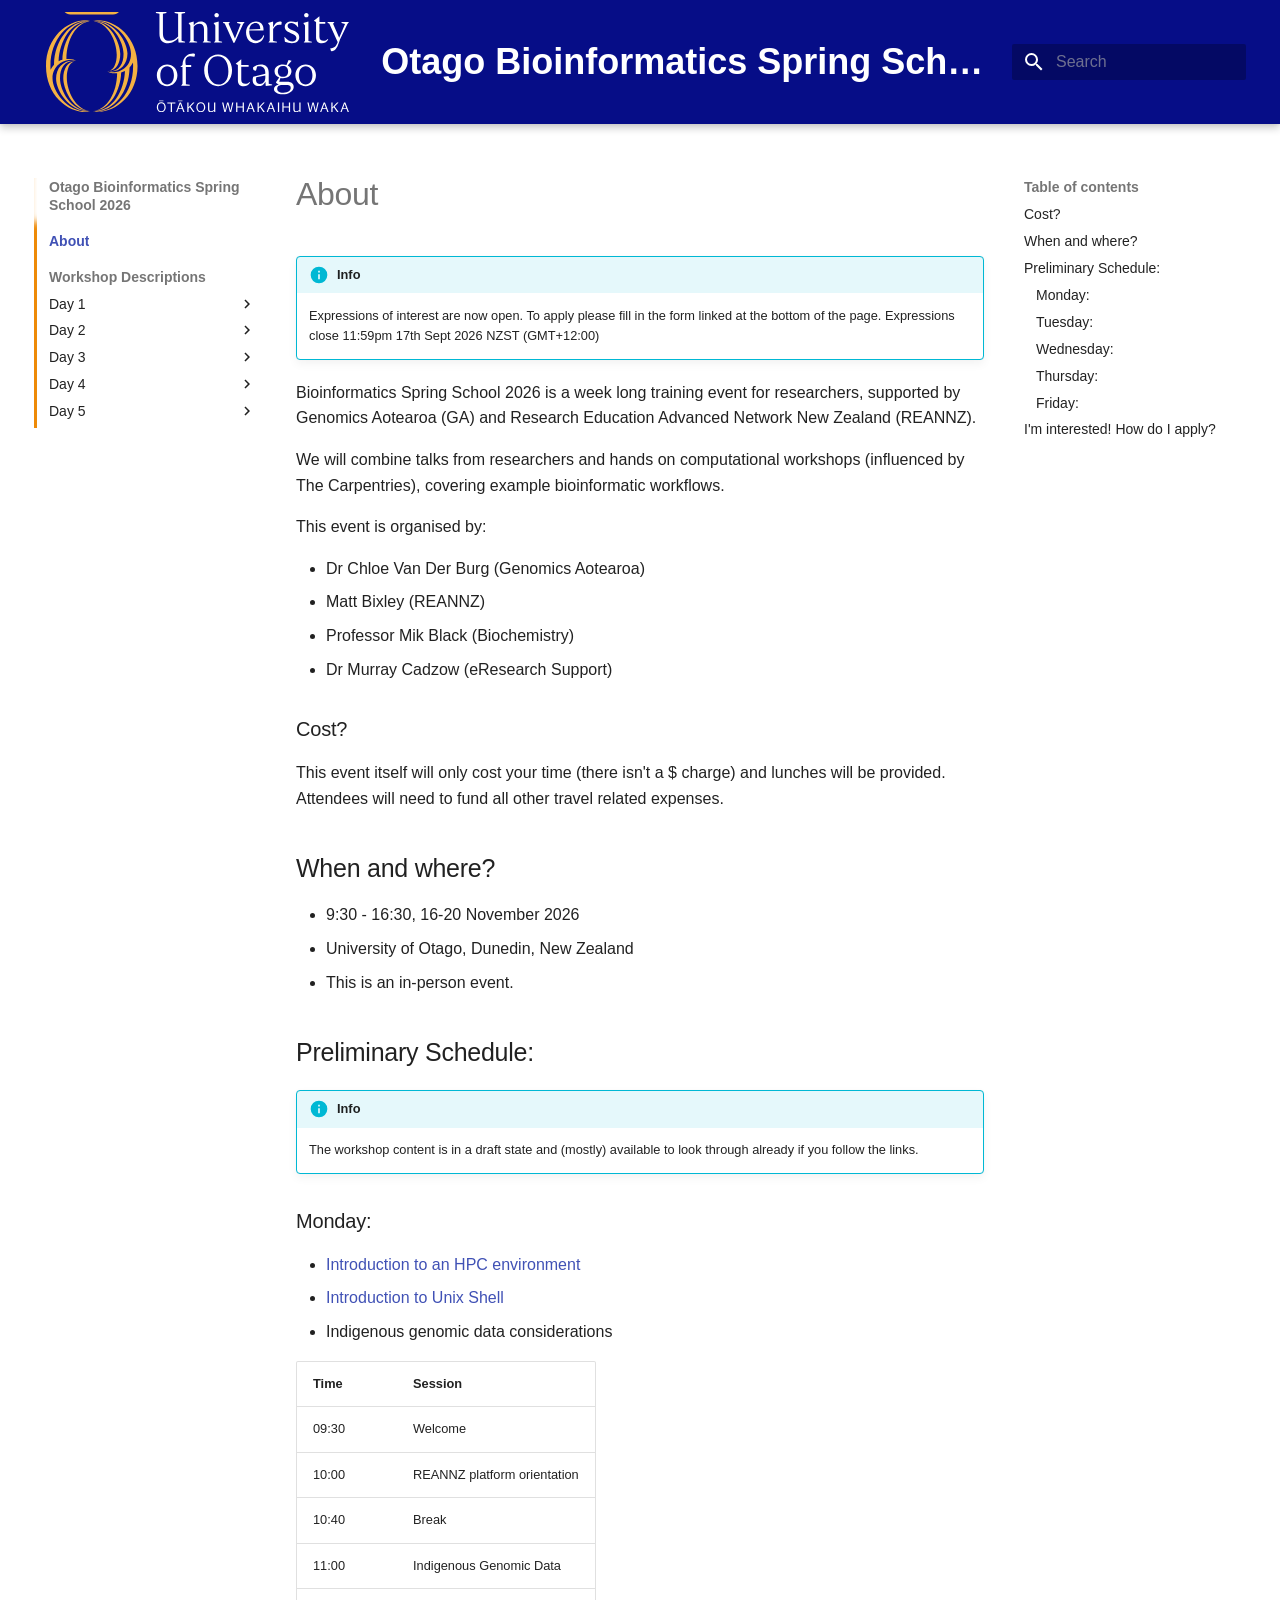
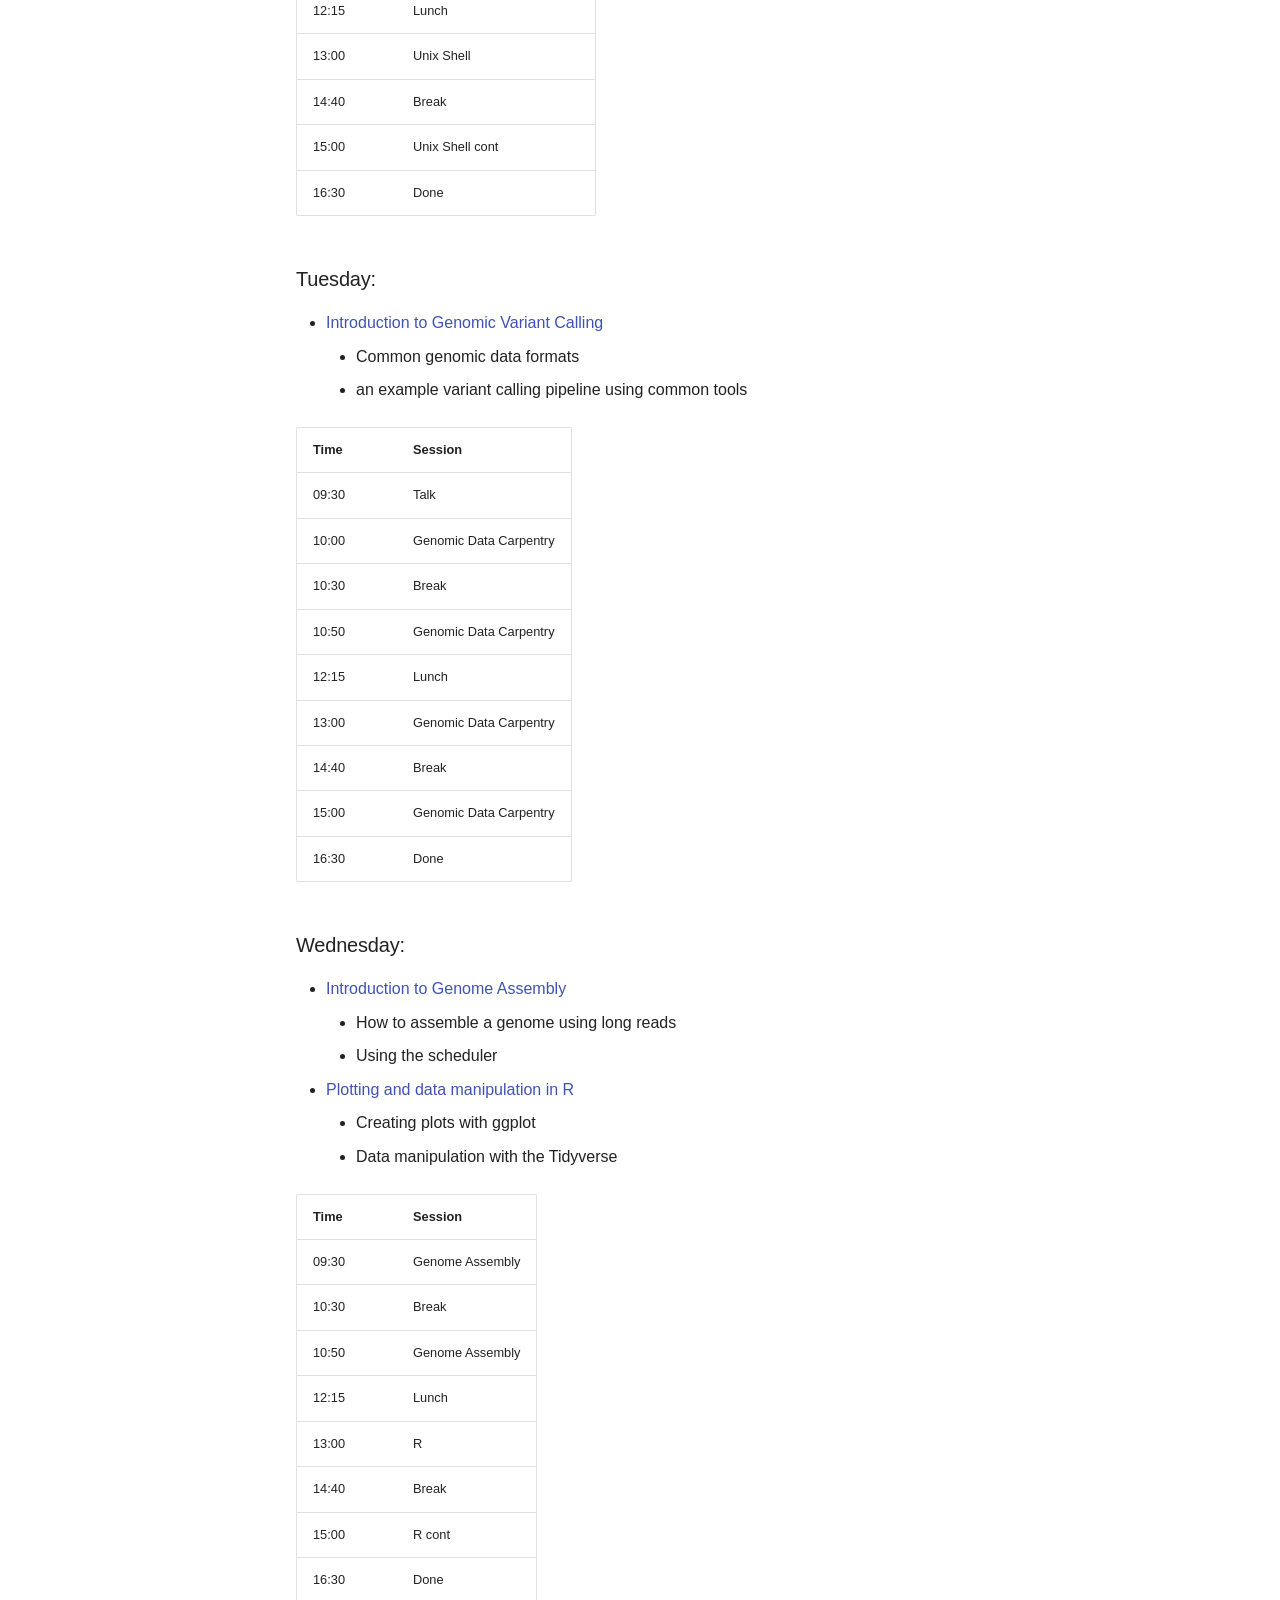
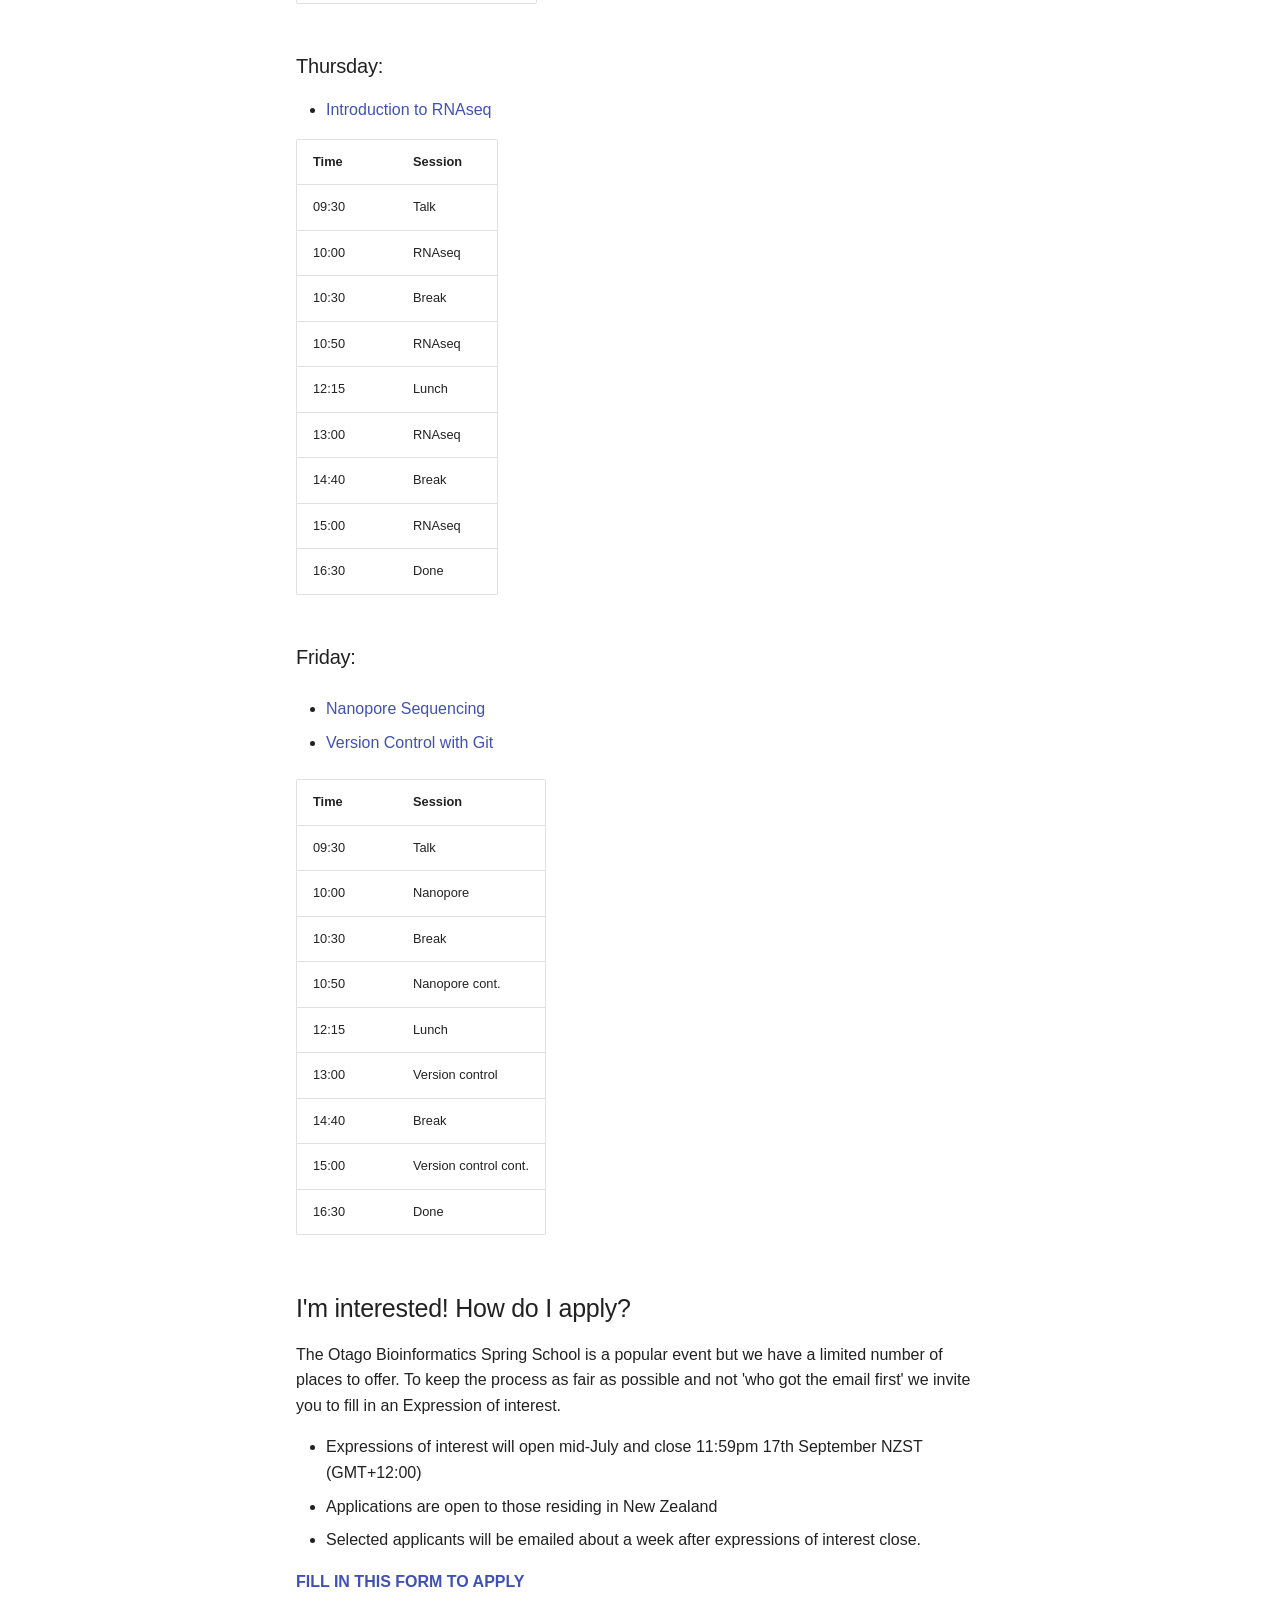
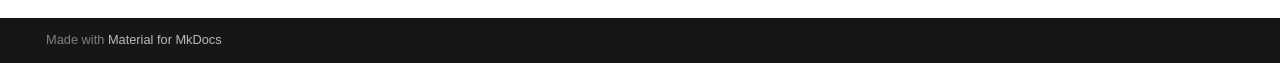
==== commit 3f795ebc: "Deployed 9be1d91 with MkDocs version: 1.6.1" ====
--- a/index.html
+++ b/index.html
@@ -17,7 +17,7 @@
       
       
       <link rel="icon" href="assets/images/uoo-favicon-32x32.png">
-      <meta name="generator" content="mkdocs-1.6.1, mkdocs-material-9.7.6">
+      <meta name="generator" content="mkdocs-1.6.1, mkdocs-material-9.7.7">
     
     
       
@@ -25,7 +25,7 @@
       
     
     
-      <link rel="stylesheet" href="assets/stylesheets/main.484c7ddc.min.css">
+      <link rel="stylesheet" href="assets/stylesheets/main.ec1eaa64.min.css">
       
       
 
@@ -989,8 +989,12 @@
 
 
 <h1 id="about">About<a class="headerlink" href="#about" title="Permanent link">¶</a></h1>
+<div class="admonition info">
+<p class="admonition-title">Info</p>
+<p>Expressions of interest are now open. To apply please fill in the form linked at the bottom of the page. Expressions close 11:59pm 17th Sept 2026 NZST (GMT+12:00)</p>
+</div>
 <p>Bioinformatics Spring School 2026 is a week long training event for researchers, supported by Genomics Aotearoa (GA) and Research Education Advanced Network New Zealand (REANNZ).</p>
-<p>We will combine talks from researchers and hands on computational workshops (influenced by The Carpentries), covering example bioinformatic workflows. The exact topics will be decided by the organisers based on submitted Expression of Interests.</p>
+<p>We will combine talks from researchers and hands on computational workshops (influenced by The Carpentries), covering example bioinformatic workflows.</p>
 <p>This event is organised by:</p>
 <ul>
 <li>Dr Chloe Van Der Burg (Genomics Aotearoa)</li>
@@ -1031,15 +1035,15 @@
 </tr>
 <tr>
 <td>10:00</td>
-<td>Intro HPC</td>
-</tr>
-<tr>
-<td>10:30</td>
+<td>REANNZ platform orientation</td>
+</tr>
+<tr>
+<td>10:40</td>
 <td>Break</td>
 </tr>
 <tr>
-<td>10:50</td>
-<td>Unix Shell</td>
+<td>11:00</td>
+<td>Indigenous Genomic Data</td>
 </tr>
 <tr>
 <td>12:15</td>
@@ -1047,7 +1051,7 @@
 </tr>
 <tr>
 <td>13:00</td>
-<td>Unix Shell cont</td>
+<td>Unix Shell</td>
 </tr>
 <tr>
 <td>14:40</td>
@@ -1055,7 +1059,7 @@
 </tr>
 <tr>
 <td>15:00</td>
-<td>Indigenous Genomic Data</td>
+<td>Unix Shell cont</td>
 </tr>
 <tr>
 <td>16:30</td>
@@ -1224,11 +1228,11 @@
 </table>
 <h3 id="friday">Friday:<a class="headerlink" href="#friday" title="Permanent link">¶</a></h3>
 <ul>
-<li><a href="Workshop_Descriptions/tasters/">Reproducibility tasters</a><ul>
-<li>Version control with Git</li>
-<li>Reproducible documents with Quarto</li>
-<li>Virtual environments</li>
-</ul>
+<li>
+<p><a href="Workshop_Descriptions/nanopore/">Nanopore Sequencing</a></p>
+</li>
+<li>
+<p><a href="Workshop_Descriptions/git/">Version Control with Git</a></p>
 </li>
 </ul>
 <table>
@@ -1245,7 +1249,7 @@
 </tr>
 <tr>
 <td>10:00</td>
-<td>Version Control</td>
+<td>Nanopore</td>
 </tr>
 <tr>
 <td>10:30</td>
@@ -1253,7 +1257,7 @@
 </tr>
 <tr>
 <td>10:50</td>
-<td>Version Control cont.</td>
+<td>Nanopore cont.</td>
 </tr>
 <tr>
 <td>12:15</td>
@@ -1261,7 +1265,7 @@
 </tr>
 <tr>
 <td>13:00</td>
-<td>Quarto</td>
+<td>Version control</td>
 </tr>
 <tr>
 <td>14:40</td>
@@ -1269,7 +1273,7 @@
 </tr>
 <tr>
 <td>15:00</td>
-<td>Virtual Environments</td>
+<td>Version control cont.</td>
 </tr>
 <tr>
 <td>16:30</td>
@@ -1299,11 +1303,11 @@
 
 <p>The Otago Bioinformatics Spring School is a popular event but we have a limited number of places to offer. To keep the process as fair as possible and not 'who got the email first' we invite you to fill in an Expression of interest. </p>
 <ul>
-<li>Expressions of interest will open mid-July and close midnight 30 September</li>
+<li>Expressions of interest will open mid-July and close 11:59pm 17th September NZST (GMT+12:00)</li>
 <li>Applications are open to those residing in New Zealand</li>
 <li>Selected applicants will be emailed about a week after expressions of interest close.</li>
 </ul>
-<!--**[FILL IN THIS FORM TO APPLY](https://docs.google.com/forms/d/e/1FAIpQLSfPwy1gJIebABxq-N0p4BHTb8IF2l9FLwC61Xcs2iYShDm-BA/viewform?usp=dialog)** -->
+<p><strong><a href="https://forms.cloud.microsoft/r/XAnJ5uCdUy">FILL IN THIS FORM TO APPLY</a></strong></p>
 
 
 
@@ -1356,7 +1360,7 @@
       <script id="__config" type="application/json">{"annotate": null, "base": ".", "features": ["navigation.instant", "navigation.tracking", "navigation.sections", "navigation.path", "navigation.indexes", "toc.follow"], "search": "assets/javascripts/workers/search.2c215733.min.js", "tags": null, "translations": {"clipboard.copied": "Copied to clipboard", "clipboard.copy": "Copy to clipboard", "search.result.more.one": "1 more on this page", "search.result.more.other": "# more on this page", "search.result.none": "No matching documents", "search.result.one": "1 matching document", "search.result.other": "# matching documents", "search.result.placeholder": "Type to start searching", "search.result.term.missing": "Missing", "select.version": "Select version"}, "version": null}</script>
     
     
-      <script src="assets/javascripts/bundle.79ae519e.min.js"></script>
+      <script src="assets/javascripts/bundle.d7400e89.min.js"></script>
       
     
   </body>
--- a/assets/stylesheets/main.ec1eaa64.min.css
+++ b/assets/stylesheets/main.ec1eaa64.min.css
@@ -0,0 +1 @@
+@charset "UTF-8";html{-webkit-text-size-adjust:none;-moz-text-size-adjust:none;text-size-adjust:none;box-sizing:border-box}*,:after,:before{box-sizing:inherit}@media (prefers-reduced-motion){*,:after,:before{transition:none!important}}body{margin:0}a,button,input,label{-webkit-tap-highlight-color:transparent}a{color:inherit;text-decoration:none}hr{border:0;box-sizing:initial;display:block;height:.05rem;overflow:visible;padding:0}small{font-size:80%}sub,sup{line-height:1em}img{border-style:none}table{border-collapse:initial;border-spacing:0}td,th{font-weight:400;vertical-align:top}button{background:#0000;border:0;font-family:inherit;font-size:inherit;margin:0;padding:0}input{border:0;outline:none}:root{--md-primary-fg-color:#4051b5;--md-primary-fg-color--light:#5d6cc0;--md-primary-fg-color--dark:#303fa1;--md-primary-bg-color:#fff;--md-primary-bg-color--light:#ffffffb3;--md-accent-fg-color:#526cfe;--md-accent-fg-color--transparent:#526cfe1a;--md-accent-bg-color:#fff;--md-accent-bg-color--light:#ffffffb3}[data-md-color-scheme=default]{color-scheme:light}[data-md-color-scheme=default] img[src$="#gh-dark-mode-only"],[data-md-color-scheme=default] img[src$="#only-dark"]{display:none}:root,[data-md-color-scheme=default]{--md-hue:225deg;--md-default-fg-color:#000000de;--md-default-fg-color--light:#0000008a;--md-default-fg-color--lighter:#00000052;--md-default-fg-color--lightest:#00000012;--md-default-bg-color:#fff;--md-default-bg-color--light:#ffffffb3;--md-default-bg-color--lighter:#ffffff4d;--md-default-bg-color--lightest:#ffffff1f;--md-code-fg-color:#36464e;--md-code-bg-color:#f5f5f5;--md-code-bg-color--light:#f5f5f5b3;--md-code-bg-color--lighter:#f5f5f54d;--md-code-hl-color:#4287ff;--md-code-hl-color--light:#4287ff1a;--md-code-hl-number-color:#d52a2a;--md-code-hl-special-color:#db1457;--md-code-hl-function-color:#a846b9;--md-code-hl-constant-color:#6e59d9;--md-code-hl-keyword-color:#3f6ec6;--md-code-hl-string-color:#1c7d4d;--md-code-hl-name-color:var(--md-code-fg-color);--md-code-hl-operator-color:var(--md-default-fg-color--light);--md-code-hl-punctuation-color:var(--md-default-fg-color--light);--md-code-hl-comment-color:var(--md-default-fg-color--light);--md-code-hl-generic-color:var(--md-default-fg-color--light);--md-code-hl-variable-color:var(--md-default-fg-color--light);--md-typeset-color:var(--md-default-fg-color);--md-typeset-a-color:var(--md-primary-fg-color);--md-typeset-del-color:#f5503d26;--md-typeset-ins-color:#0bd57026;--md-typeset-kbd-color:#fafafa;--md-typeset-kbd-accent-color:#fff;--md-typeset-kbd-border-color:#b8b8b8;--md-typeset-mark-color:#ffff0080;--md-typeset-table-color:#0000001f;--md-typeset-table-color--light:rgba(0,0,0,.035);--md-admonition-fg-color:var(--md-default-fg-color);--md-admonition-bg-color:var(--md-default-bg-color);--md-warning-fg-color:#000000de;--md-warning-bg-color:#ff9;--md-footer-fg-color:#fff;--md-footer-fg-color--light:#ffffffb3;--md-footer-fg-color--lighter:#ffffff73;--md-footer-bg-color:#000000de;--md-footer-bg-color--dark:#00000052;--md-shadow-z1:0 0.2rem 0.5rem #0000000d,0 0 0.05rem #0000001a;--md-shadow-z2:0 0.2rem 0.5rem #0000001a,0 0 0.05rem #00000040;--md-shadow-z3:0 0.2rem 0.5rem #0003,0 0 0.05rem #00000059}.md-icon svg{fill:currentcolor;display:block;height:1.2rem;width:1.2rem}body{-webkit-font-smoothing:antialiased;-moz-osx-font-smoothing:grayscale;--md-text-font-family:var(--md-text-font,_),-apple-system,BlinkMacSystemFont,Helvetica,Arial,sans-serif;--md-code-font-family:var(--md-code-font,_),SFMono-Regular,Consolas,Menlo,monospace}aside,body,input{font-feature-settings:"kern","liga";color:var(--md-typeset-color);font-family:var(--md-text-font-family)}code,kbd,pre{font-feature-settings:"kern";font-family:var(--md-code-font-family)}:root{--md-typeset-table-sort-icon:url('data:image/svg+xml;charset=utf-8,<svg xmlns="http://www.w3.org/2000/svg" viewBox="0 0 24 24"><path d="m18 21-4-4h3V7h-3l4-4 4 4h-3v10h3M2 19v-2h10v2M2 13v-2h7v2M2 7V5h4v2z"/></svg>');--md-typeset-table-sort-icon--asc:url('data:image/svg+xml;charset=utf-8,<svg xmlns="http://www.w3.org/2000/svg" viewBox="0 0 24 24"><path d="M19 17h3l-4 4-4-4h3V3h2M2 17h10v2H2M6 5v2H2V5m0 6h7v2H2z"/></svg>');--md-typeset-table-sort-icon--desc:url('data:image/svg+xml;charset=utf-8,<svg xmlns="http://www.w3.org/2000/svg" viewBox="0 0 24 24"><path d="M19 7h3l-4-4-4 4h3v14h2M2 17h10v2H2M6 5v2H2V5m0 6h7v2H2z"/></svg>')}.md-typeset{-webkit-print-color-adjust:exact;color-adjust:exact;font-size:.8rem;line-height:1.6;overflow-wrap:break-word}@media print{.md-typeset{font-size:.68rem}}.md-typeset blockquote,.md-typeset dl,.md-typeset figure,.md-typeset ol,.md-typeset pre,.md-typeset ul{margin-bottom:1em;margin-top:1em}.md-typeset h1{color:var(--md-default-fg-color--light);font-size:2em;line-height:1.3;margin:0 0 1.25em}.md-typeset h1,.md-typeset h2{font-weight:300;letter-spacing:-.01em}.md-typeset h2{font-size:1.5625em;line-height:1.4;margin:1.6em 0 .64em}.md-typeset h3{font-size:1.25em;font-weight:400;letter-spacing:-.01em;line-height:1.5;margin:1.6em 0 .8em}.md-typeset h2+h3{margin-top:.8em}.md-typeset h4{font-weight:700;letter-spacing:-.01em;margin:1em 0}.md-typeset h5,.md-typeset h6{color:var(--md-default-fg-color--light);font-size:.8em;font-weight:700;letter-spacing:-.01em;margin:1.25em 0}.md-typeset h5{text-transform:uppercase}.md-typeset h5 code{text-transform:none}.md-typeset hr{border-bottom:.05rem solid var(--md-default-fg-color--lightest);display:flow-root;margin:1.5em 0}.md-typeset a{color:var(--md-typeset-a-color);word-break:break-word}.md-typeset a,.md-typeset a:before{transition:color 125ms}.md-typeset a:focus,.md-typeset a:hover{color:var(--md-accent-fg-color)}.md-typeset a:focus code,.md-typeset a:hover code{background-color:var(--md-accent-fg-color--transparent);color:var(--md-accent-fg-color)}.md-typeset a code{color:var(--md-typeset-a-color)}.md-typeset a.focus-visible{outline-color:var(--md-accent-fg-color);outline-offset:.2rem}.md-typeset code,.md-typeset kbd,.md-typeset pre{color:var(--md-code-fg-color);direction:ltr;font-variant-ligatures:none;transition:background-color 125ms}@media print{.md-typeset code,.md-typeset kbd,.md-typeset pre{white-space:pre-wrap}}.md-typeset code{background-color:var(--md-code-bg-color);border-radius:.1rem;-webkit-box-decoration-break:clone;box-decoration-break:clone;font-size:.85em;padding:0 .2941176471em;transition:color 125ms,background-color 125ms;word-break:break-word}.md-typeset code:not(.focus-visible){-webkit-tap-highlight-color:transparent;outline:none}.md-typeset pre{display:flow-root;line-height:1.4;position:relative}.md-typeset pre>code{-webkit-box-decoration-break:slice;box-decoration-break:slice;box-shadow:none;display:block;margin:0;outline-color:var(--md-accent-fg-color);overflow:auto;padding:.7720588235em 1.1764705882em;scrollbar-color:var(--md-default-fg-color--lighter) #0000;scrollbar-width:thin;touch-action:auto;word-break:normal}.md-typeset pre>code:hover{scrollbar-color:var(--md-accent-fg-color) #0000}.md-typeset pre>code::-webkit-scrollbar{height:.2rem;width:.2rem}.md-typeset pre>code::-webkit-scrollbar-thumb{background-color:var(--md-default-fg-color--lighter)}.md-typeset pre>code::-webkit-scrollbar-thumb:hover{background-color:var(--md-accent-fg-color)}.md-typeset kbd{background-color:var(--md-typeset-kbd-color);border-radius:.1rem;box-shadow:0 .1rem 0 .05rem var(--md-typeset-kbd-border-color),0 .1rem 0 var(--md-typeset-kbd-border-color),0 -.1rem .2rem var(--md-typeset-kbd-accent-color) inset;color:var(--md-default-fg-color);display:inline-block;font-size:.75em;padding:0 .6666666667em;vertical-align:text-top;word-break:break-word}.md-typeset mark{background-color:var(--md-typeset-mark-color);-webkit-box-decoration-break:clone;box-decoration-break:clone;color:inherit;word-break:break-word}.md-typeset abbr{cursor:help;text-decoration:none}.md-typeset [data-preview],.md-typeset abbr{border-bottom:.05rem dotted var(--md-default-fg-color--light)}.md-typeset small{opacity:.75}[dir=ltr] .md-typeset sub,[dir=ltr] .md-typeset sup{margin-left:.078125em}[dir=rtl] .md-typeset sub,[dir=rtl] .md-typeset sup{margin-right:.078125em}[dir=ltr] .md-typeset blockquote{padding-left:.6rem}[dir=rtl] .md-typeset blockquote{padding-right:.6rem}[dir=ltr] .md-typeset blockquote{border-left:.2rem solid var(--md-default-fg-color--lighter)}[dir=rtl] .md-typeset blockquote{border-right:.2rem solid var(--md-default-fg-color--lighter)}.md-typeset blockquote{color:var(--md-default-fg-color--light);margin-left:0;margin-right:0}.md-typeset ul{list-style-type:disc}.md-typeset ul[type]{list-style-type:revert-layer}[dir=ltr] .md-typeset ol,[dir=ltr] .md-typeset ul{margin-left:.625em}[dir=rtl] .md-typeset ol,[dir=rtl] .md-typeset ul{margin-right:.625em}.md-typeset ol,.md-typeset ul{padding:0}.md-typeset ol:not([hidden]),.md-typeset ul:not([hidden]){display:flow-root}.md-typeset ol ol,.md-typeset ul ol{list-style-type:lower-alpha}.md-typeset ol ol ol,.md-typeset ul ol ol{list-style-type:lower-roman}.md-typeset ol ol ol ol,.md-typeset ul ol ol ol{list-style-type:upper-alpha}.md-typeset ol ol ol ol ol,.md-typeset ul ol ol ol ol{list-style-type:upper-roman}.md-typeset ol[type],.md-typeset ul[type]{list-style-type:revert-layer}[dir=ltr] .md-typeset ol li,[dir=ltr] .md-typeset ul li{margin-left:1.25em}[dir=rtl] .md-typeset ol li,[dir=rtl] .md-typeset ul li{margin-right:1.25em}.md-typeset ol li,.md-typeset ul li{margin-bottom:.5em}.md-typeset ol li blockquote,.md-typeset ol li p,.md-typeset ul li blockquote,.md-typeset ul li p{margin:.5em 0}.md-typeset ol li:last-child,.md-typeset ul li:last-child{margin-bottom:0}[dir=ltr] .md-typeset ol li ol,[dir=ltr] .md-typeset ol li ul,[dir=ltr] .md-typeset ul li ol,[dir=ltr] .md-typeset ul li ul{margin-left:.625em}[dir=rtl] .md-typeset ol li ol,[dir=rtl] .md-typeset ol li ul,[dir=rtl] .md-typeset ul li ol,[dir=rtl] .md-typeset ul li ul{margin-right:.625em}.md-typeset ol li ol,.md-typeset ol li ul,.md-typeset ul li ol,.md-typeset ul li ul{margin-bottom:.5em;margin-top:.5em}[dir=ltr] .md-typeset dd{margin-left:1.875em}[dir=rtl] .md-typeset dd{margin-right:1.875em}.md-typeset dd{margin-bottom:1.5em;margin-top:1em}.md-typeset img,.md-typeset svg,.md-typeset video{height:auto;max-width:100%}.md-typeset img[align=left]{margin:1em 1em 1em 0}.md-typeset img[align=right]{margin:1em 0 1em 1em}.md-typeset img[align]:only-child{margin-top:0}.md-typeset figure{display:flow-root;margin:1em auto;max-width:100%;text-align:center;width:fit-content}.md-typeset figure img{display:block;margin:0 auto}.md-typeset figcaption{font-style:italic;margin:1em auto;max-width:24rem}.md-typeset iframe{max-width:100%}.md-typeset table:not([class]){background-color:var(--md-default-bg-color);border:.05rem solid var(--md-typeset-table-color);border-radius:.1rem;display:inline-block;font-size:.64rem;max-width:100%;overflow:auto;touch-action:auto}@media print{.md-typeset table:not([class]){display:table}}.md-typeset table:not([class])+*{margin-top:1.5em}.md-typeset table:not([class]) td>:first-child,.md-typeset table:not([class]) th>:first-child{margin-top:0}.md-typeset table:not([class]) td>:last-child,.md-typeset table:not([class]) th>:last-child{margin-bottom:0}.md-typeset table:not([class]) td:not([align]),.md-typeset table:not([class]) th:not([align]){text-align:left}[dir=rtl] .md-typeset table:not([class]) td:not([align]),[dir=rtl] .md-typeset table:not([class]) th:not([align]){text-align:right}.md-typeset table:not([class]) th{font-weight:700;min-width:5rem;padding:.9375em 1.25em;vertical-align:top}.md-typeset table:not([class]) td{border-top:.05rem solid var(--md-typeset-table-color);padding:.9375em 1.25em;vertical-align:top}.md-typeset table:not([class]) tbody tr{transition:background-color 125ms}.md-typeset table:not([class]) tbody tr:hover{background-color:var(--md-typeset-table-color--light);box-shadow:0 .05rem 0 var(--md-default-bg-color) inset}.md-typeset table:not([class]) a{word-break:normal}.md-typeset table th[role=columnheader]{cursor:pointer}[dir=ltr] .md-typeset table th[role=columnheader]:after{margin-left:.5em}[dir=rtl] .md-typeset table th[role=columnheader]:after{margin-right:.5em}.md-typeset table th[role=columnheader]:after{content:"";display:inline-block;height:1.2em;-webkit-mask-image:var(--md-typeset-table-sort-icon);mask-image:var(--md-typeset-table-sort-icon);-webkit-mask-repeat:no-repeat;mask-repeat:no-repeat;-webkit-mask-size:contain;mask-size:contain;transition:background-color 125ms;vertical-align:text-bottom;width:1.2em}.md-typeset table th[role=columnheader]:hover:after{background-color:var(--md-default-fg-color--lighter)}.md-typeset table th[role=columnheader][aria-sort=ascending]:after{background-color:var(--md-default-fg-color--light);-webkit-mask-image:var(--md-typeset-table-sort-icon--asc);mask-image:var(--md-typeset-table-sort-icon--asc)}.md-typeset table th[role=columnheader][aria-sort=descending]:after{background-color:var(--md-default-fg-color--light);-webkit-mask-image:var(--md-typeset-table-sort-icon--desc);mask-image:var(--md-typeset-table-sort-icon--desc)}.md-typeset__scrollwrap{margin:1em -.8rem;overflow-x:auto;touch-action:auto}.md-typeset__table{display:inline-block;margin-bottom:.5em;padding:0 .8rem}@media print{.md-typeset__table{display:block}}html .md-typeset__table table{display:table;margin:0;overflow:hidden;width:100%}@media screen and (max-width:44.984375em){.md-content__inner>pre{margin:1em -.8rem}.md-content__inner>pre code{border-radius:0}}.md-typeset .md-author{border-radius:100%;display:block;flex-shrink:0;height:1.6rem;overflow:hidden;position:relative;transition:color 125ms,transform 125ms;width:1.6rem}.md-typeset .md-author img{display:block}.md-typeset .md-author--more{background:var(--md-default-fg-color--lightest);color:var(--md-default-fg-color--lighter);font-size:.6rem;font-weight:700;line-height:1.6rem;text-align:center}.md-typeset .md-author--long{height:2.4rem;width:2.4rem}.md-typeset a.md-author{transform:scale(1)}.md-typeset a.md-author img{border-radius:100%;filter:grayscale(100%) opacity(75%);transition:filter 125ms}.md-typeset a.md-author:focus,.md-typeset a.md-author:hover{transform:scale(1.1);z-index:1}.md-typeset a.md-author:focus img,.md-typeset a.md-author:hover img{filter:grayscale(0)}.md-banner{background-color:var(--md-footer-bg-color);color:var(--md-footer-fg-color);overflow:auto}@media print{.md-banner{display:none}}.md-banner--warning{background-color:var(--md-warning-bg-color);color:var(--md-warning-fg-color)}.md-banner__inner{font-size:.7rem;margin:.6rem auto;padding:0 .8rem}[dir=ltr] .md-banner__button{float:right}[dir=rtl] .md-banner__button{float:left}.md-banner__button{color:inherit;cursor:pointer;transition:opacity .25s}.no-js .md-banner__button{display:none}.md-banner__button:hover{opacity:.7}html{font-size:125%;height:100%;overflow-x:hidden}@media screen and (min-width:100em){html{font-size:137.5%}}@media screen and (min-width:125em){html{font-size:150%}}body{background-color:var(--md-default-bg-color);display:flex;flex-direction:column;font-size:.5rem;min-height:100%;position:relative;width:100%}@media print{body{display:block}}@media screen and (max-width:59.984375em){body[data-md-scrolllock]{position:fixed}}.md-grid{margin-left:auto;margin-right:auto;max-width:61rem}.md-container{display:flex;flex-direction:column;flex-grow:1}@media print{.md-container{display:block}}.md-main{flex-grow:1}.md-main__inner{display:flex;height:100%;margin-top:1.5rem}.md-ellipsis{overflow:hidden;text-overflow:ellipsis}.md-toggle{display:none}.md-option{height:0;opacity:0;position:absolute;width:0}.md-option:checked+label:not([hidden]){display:block}.md-option.focus-visible+label{outline-color:var(--md-accent-fg-color);outline-style:auto}.md-skip{background-color:var(--md-default-fg-color);border-radius:.1rem;color:var(--md-default-bg-color);font-size:.64rem;margin:.5rem;opacity:0;outline-color:var(--md-accent-fg-color);padding:.3rem .5rem;position:fixed;transform:translateY(.4rem);z-index:-1}.md-skip:focus{opacity:1;transform:translateY(0);transition:transform .25s cubic-bezier(.4,0,.2,1),opacity 175ms 75ms;z-index:10}@page{margin:25mm}:root{--md-clipboard-icon:url('data:image/svg+xml;charset=utf-8,<svg xmlns="http://www.w3.org/2000/svg" viewBox="0 0 24 24"><path d="M19 21H8V7h11m0-2H8a2 2 0 0 0-2 2v14a2 2 0 0 0 2 2h11a2 2 0 0 0 2-2V7a2 2 0 0 0-2-2m-3-4H4a2 2 0 0 0-2 2v14h2V3h12z"/></svg>')}.md-clipboard{border-radius:.1rem;color:var(--md-default-fg-color--lightest);cursor:pointer;height:1.5em;outline-color:var(--md-accent-fg-color);outline-offset:.1rem;transition:color .25s;width:1.5em;z-index:1}@media print{.md-clipboard{display:none}}.md-clipboard:not(.focus-visible){-webkit-tap-highlight-color:transparent;outline:none}:hover>.md-clipboard{color:var(--md-default-fg-color--light)}.md-clipboard:focus,.md-clipboard:hover{color:var(--md-accent-fg-color)}.md-clipboard:after{background-color:currentcolor;content:"";display:block;height:1.125em;margin:0 auto;-webkit-mask-image:var(--md-clipboard-icon);mask-image:var(--md-clipboard-icon);-webkit-mask-position:center;mask-position:center;-webkit-mask-repeat:no-repeat;mask-repeat:no-repeat;-webkit-mask-size:contain;mask-size:contain;width:1.125em}.md-clipboard--inline{cursor:pointer}.md-clipboard--inline code{transition:color .25s,background-color .25s}.md-clipboard--inline:focus code,.md-clipboard--inline:hover code{background-color:var(--md-accent-fg-color--transparent);color:var(--md-accent-fg-color)}:root{--md-code-select-icon:url('data:image/svg+xml;charset=utf-8,<svg xmlns="http://www.w3.org/2000/svg" viewBox="0 0 24 24"><path d="M19 19h-4v2h4c1.1 0 2-.9 2-2v-4h-2m0-12h-4v2h4v4h2V5c0-1.1-.9-2-2-2M5 5h4V3H5c-1.1 0-2 .9-2 2v4h2m0 6H3v4c0 1.1.9 2 2 2h4v-2H5zm2-4h2v2H7zm4 0h2v2h-2zm4 0h2v2h-2zM7 7h2v2H7zm4 0h2v2h-2zm4 0h2v2h-2zm-8 8h2v2H7zm4 0h2v2h-2zm4 0h2v2h-2z"/></svg>');--md-code-copy-icon:url('data:image/svg+xml;charset=utf-8,<svg xmlns="http://www.w3.org/2000/svg" viewBox="0 0 24 24"><path d="M19 21H8V7h11m0-2H8a2 2 0 0 0-2 2v14a2 2 0 0 0 2 2h11a2 2 0 0 0 2-2V7a2 2 0 0 0-2-2m-3-4H4a2 2 0 0 0-2 2v14h2V3h12z"/></svg>')}.md-typeset .md-code__content{display:grid}.md-code__nav{background-color:var(--md-code-bg-color--lighter);border-radius:.1rem;display:flex;gap:.2rem;padding:.2rem;position:absolute;right:.25em;top:.25em;transition:background-color .25s;z-index:1}:hover>.md-code__nav{background-color:var(--md-code-bg-color--light)}.md-code__button{color:var(--md-default-fg-color--lightest);cursor:pointer;display:block;height:1.5em;outline-color:var(--md-accent-fg-color);outline-offset:.1rem;transition:color .25s;width:1.5em}:hover>*>.md-code__button{color:var(--md-default-fg-color--light)}.md-code__button.focus-visible,.md-code__button:hover{color:var(--md-accent-fg-color)}.md-code__button--active{color:var(--md-default-fg-color)!important}.md-code__button:after{background-color:currentcolor;content:"";display:block;height:1.125em;margin:0 auto;-webkit-mask-position:center;mask-position:center;-webkit-mask-repeat:no-repeat;mask-repeat:no-repeat;-webkit-mask-size:contain;mask-size:contain;width:1.125em}.md-code__button[data-md-type=select]:after{-webkit-mask-image:var(--md-code-select-icon);mask-image:var(--md-code-select-icon)}.md-code__button[data-md-type=copy]:after{-webkit-mask-image:var(--md-code-copy-icon);mask-image:var(--md-code-copy-icon)}@keyframes consent{0%{opacity:0;transform:translateY(100%)}to{opacity:1;transform:translateY(0)}}@keyframes overlay{0%{opacity:0}to{opacity:1}}.md-consent__overlay{animation:overlay .25s both;-webkit-backdrop-filter:blur(.1rem);backdrop-filter:blur(.1rem);background-color:#0000008a;height:100%;opacity:1;position:fixed;top:0;width:100%;z-index:5}.md-consent__inner{animation:consent .5s cubic-bezier(.1,.7,.1,1) both;background-color:var(--md-default-bg-color);border:0;border-radius:.1rem;bottom:0;box-shadow:0 0 .2rem #0000001a,0 .2rem .4rem #0003;max-height:100%;overflow:auto;padding:0;position:fixed;width:100%;z-index:5}.md-consent__form{padding:.8rem}.md-consent__settings{display:none;margin:1em 0}input:checked+.md-consent__settings{display:block}.md-consent__controls{margin-bottom:.8rem}.md-typeset .md-consent__controls .md-button{display:inline}@media screen and (max-width:44.984375em){.md-typeset .md-consent__controls .md-button{display:block;margin-top:.4rem;text-align:center;width:100%}}.md-consent label{cursor:pointer}.md-content{flex-grow:1;min-width:0}.md-content__inner{margin:0 .8rem 1.2rem;padding-top:.6rem}@media screen and (min-width:76.25em){[dir=ltr] .md-sidebar--primary:not([hidden])~.md-content>.md-content__inner{margin-left:1.2rem}[dir=ltr] .md-sidebar--secondary:not([hidden])~.md-content>.md-content__inner,[dir=rtl] .md-sidebar--primary:not([hidden])~.md-content>.md-content__inner{margin-right:1.2rem}[dir=rtl] .md-sidebar--secondary:not([hidden])~.md-content>.md-content__inner{margin-left:1.2rem}}.md-content__inner:before{content:"";display:block;height:.4rem}.md-content__inner>:last-child{margin-bottom:0}[dir=ltr] .md-content__button{float:right}[dir=rtl] .md-content__button{float:left}[dir=ltr] .md-content__button{margin-left:.4rem}[dir=rtl] .md-content__button{margin-right:.4rem}.md-content__button{margin:.4rem 0;padding:0}@media print{.md-content__button{display:none}}.md-typeset .md-content__button{color:var(--md-default-fg-color--lighter)}.md-content__button svg{display:inline;vertical-align:top}[dir=rtl] .md-content__button svg{transform:scaleX(-1)}[dir=ltr] .md-dialog{right:.8rem}[dir=rtl] .md-dialog{left:.8rem}.md-dialog{background-color:var(--md-default-fg-color);border-radius:.1rem;bottom:.8rem;box-shadow:var(--md-shadow-z3);min-width:11.1rem;opacity:0;padding:.4rem .6rem;pointer-events:none;position:fixed;transform:translateY(100%);transition:transform 0ms .4s,opacity .4s;z-index:4}@media print{.md-dialog{display:none}}.md-dialog--active{opacity:1;pointer-events:auto;transform:translateY(0);transition:transform .4s cubic-bezier(.075,.85,.175,1),opacity .4s}.md-dialog__inner{color:var(--md-default-bg-color);font-size:.7rem}.md-feedback{margin:2em 0 1em;text-align:center}.md-feedback fieldset{border:none;margin:0;padding:0}.md-feedback__title{font-weight:700;margin:1em auto}.md-feedback__inner{position:relative}.md-feedback__list{display:flex;flex-wrap:wrap;place-content:baseline center;position:relative}.md-feedback__list:hover .md-icon:not(:disabled){color:var(--md-default-fg-color--lighter)}:disabled .md-feedback__list{min-height:1.8rem}.md-feedback__icon{color:var(--md-default-fg-color--light);cursor:pointer;flex-shrink:0;margin:0 .1rem;transition:color 125ms}.md-feedback__icon:not(:disabled).md-icon:hover{color:var(--md-accent-fg-color)}.md-feedback__icon:disabled{color:var(--md-default-fg-color--lightest);pointer-events:none}.md-feedback__note{opacity:0;position:relative;transform:translateY(.4rem);transition:transform .4s cubic-bezier(.1,.7,.1,1),opacity .15s}.md-feedback__note>*{margin:0 auto;max-width:16rem}:disabled .md-feedback__note{opacity:1;transform:translateY(0)}@media print{.md-feedback{display:none}}.md-footer{background-color:var(--md-footer-bg-color);color:var(--md-footer-fg-color)}@media print{.md-footer{display:none}}.md-footer__inner{justify-content:space-between;overflow:auto;padding:.2rem}.md-footer__inner:not([hidden]){display:flex}.md-footer__link{align-items:end;display:flex;flex-grow:0.01;margin-bottom:.4rem;margin-top:1rem;max-width:100%;outline-color:var(--md-accent-fg-color);overflow:hidden;transition:opacity .25s}.md-footer__link:focus,.md-footer__link:hover{opacity:.7}[dir=rtl] .md-footer__link svg{transform:scaleX(-1)}@media screen and (max-width:44.984375em){.md-footer__link--prev{flex-shrink:0}.md-footer__link--prev .md-footer__title{display:none}}[dir=ltr] .md-footer__link--next{margin-left:auto}[dir=rtl] .md-footer__link--next{margin-right:auto}.md-footer__link--next{text-align:right}[dir=rtl] .md-footer__link--next{text-align:left}.md-footer__title{flex-grow:1;font-size:.9rem;margin-bottom:.7rem;max-width:calc(100% - 2.4rem);padding:0 1rem;white-space:nowrap}.md-footer__button{margin:.2rem;padding:.4rem}.md-footer__direction{font-size:.64rem;opacity:.7}.md-footer-meta{background-color:var(--md-footer-bg-color--dark)}.md-footer-meta__inner{display:flex;flex-wrap:wrap;justify-content:space-between;padding:.2rem}html .md-footer-meta.md-typeset a{color:var(--md-footer-fg-color--light)}html .md-footer-meta.md-typeset a:focus,html .md-footer-meta.md-typeset a:hover{color:var(--md-footer-fg-color)}.md-copyright{color:var(--md-footer-fg-color--lighter);font-size:.64rem;margin:auto .6rem;padding:.4rem 0;width:100%}@media screen and (min-width:45em){.md-copyright{width:auto}}.md-copyright__highlight{color:var(--md-footer-fg-color--light)}.md-social{display:inline-flex;gap:.2rem;margin:0 .4rem;padding:.2rem 0 .6rem}@media screen and (min-width:45em){.md-social{padding:.6rem 0}}.md-social__link{display:inline-block;height:1.6rem;text-align:center;width:1.6rem}.md-social__link:before{line-height:1.9}.md-social__link svg{fill:currentcolor;max-height:.8rem;vertical-align:-25%}.md-typeset .md-button{border:.1rem solid;border-radius:.1rem;color:var(--md-primary-fg-color);cursor:pointer;display:inline-block;font-weight:700;padding:.625em 2em;transition:color 125ms,background-color 125ms,border-color 125ms}.md-typeset .md-button--primary{background-color:var(--md-primary-fg-color);border-color:var(--md-primary-fg-color);color:var(--md-primary-bg-color)}.md-typeset .md-button:focus,.md-typeset .md-button:hover{background-color:var(--md-accent-fg-color);border-color:var(--md-accent-fg-color);color:var(--md-accent-bg-color)}[dir=ltr] .md-typeset .md-input{border-top-left-radius:.1rem}[dir=ltr] .md-typeset .md-input,[dir=rtl] .md-typeset .md-input{border-top-right-radius:.1rem}[dir=rtl] .md-typeset .md-input{border-top-left-radius:.1rem}.md-typeset .md-input{border-bottom:.1rem solid var(--md-default-fg-color--lighter);box-shadow:var(--md-shadow-z1);font-size:.8rem;height:1.8rem;padding:0 .6rem;transition:border .25s,box-shadow .25s}.md-typeset .md-input:focus,.md-typeset .md-input:hover{border-bottom-color:var(--md-accent-fg-color);box-shadow:var(--md-shadow-z2)}.md-typeset .md-input--stretch{width:100%}.md-header{background-color:var(--md-primary-fg-color);box-shadow:0 0 .2rem #0000,0 .2rem .4rem #0000;color:var(--md-primary-bg-color);display:block;left:0;position:sticky;right:0;top:0;z-index:4}@media print{.md-header{display:none}}.md-header[hidden]{transform:translateY(-100%);transition:transform .25s cubic-bezier(.8,0,.6,1),box-shadow .25s}.md-header--shadow{box-shadow:0 0 .2rem #0000001a,0 .2rem .4rem #0003;transition:transform .25s cubic-bezier(.1,.7,.1,1),box-shadow .25s}.md-header__inner{align-items:center;display:flex;padding:0 .2rem}.md-header__button{color:currentcolor;cursor:pointer;margin:.2rem;outline-color:var(--md-accent-fg-color);padding:.4rem;position:relative;transition:opacity .25s;vertical-align:middle;z-index:1}.md-header__button:hover{opacity:.7}.md-header__button:not([hidden]){display:inline-block}.md-header__button:not(.focus-visible){-webkit-tap-highlight-color:transparent;outline:none}.md-header__button.md-logo{margin:.2rem;padding:.4rem}@media screen and (max-width:76.234375em){.md-header__button.md-logo{display:none}}.md-header__button.md-logo img,.md-header__button.md-logo svg{fill:currentcolor;display:block;height:1.2rem;width:auto}@media screen and (min-width:60em){.md-header__button[for=__search]{display:none}}.no-js .md-header__button[for=__search]{display:none}[dir=rtl] .md-header__button[for=__search] svg{transform:scaleX(-1)}@media screen and (min-width:76.25em){.md-header__button[for=__drawer]{display:none}}.md-header__topic{display:flex;max-width:100%;position:absolute;transition:transform .4s cubic-bezier(.1,.7,.1,1),opacity .15s;white-space:nowrap}.md-header__topic+.md-header__topic{opacity:0;pointer-events:none;transform:translateX(1.25rem);transition:transform .4s cubic-bezier(1,.7,.1,.1),opacity .15s;z-index:-1}[dir=rtl] .md-header__topic+.md-header__topic{transform:translateX(-1.25rem)}.md-header__topic:first-child{font-weight:700}[dir=ltr] .md-header__title{margin-left:1rem;margin-right:.4rem}[dir=rtl] .md-header__title{margin-left:.4rem;margin-right:1rem}.md-header__title{flex-grow:1;font-size:.9rem;height:2.4rem;line-height:2.4rem}.md-header__title--active .md-header__topic{opacity:0;pointer-events:none;transform:translateX(-1.25rem);transition:transform .4s cubic-bezier(1,.7,.1,.1),opacity .15s;z-index:-1}[dir=rtl] .md-header__title--active .md-header__topic{transform:translateX(1.25rem)}.md-header__title--active .md-header__topic+.md-header__topic{opacity:1;pointer-events:auto;transform:translateX(0);transition:transform .4s cubic-bezier(.1,.7,.1,1),opacity .15s;z-index:0}.md-header__title>.md-header__ellipsis{height:100%;position:relative;width:100%}.md-header__option{display:flex;flex-shrink:0;max-width:100%;transition:max-width 0ms .25s,opacity .25s .25s;white-space:nowrap}[data-md-toggle=search]:checked~.md-header .md-header__option{max-width:0;opacity:0;transition:max-width 0ms,opacity 0ms}.md-header__option>input{bottom:0}.md-header__source{display:none}@media screen and (min-width:60em){[dir=ltr] .md-header__source{margin-left:1rem}[dir=rtl] .md-header__source{margin-right:1rem}.md-header__source{display:block;max-width:11.7rem;width:11.7rem}}@media screen and (min-width:76.25em){[dir=ltr] .md-header__source{margin-left:1.4rem}[dir=rtl] .md-header__source{margin-right:1.4rem}}.md-meta{color:var(--md-default-fg-color--light);font-size:.7rem;line-height:1.3}.md-meta__list{display:inline-flex;flex-wrap:wrap;list-style:none;margin:0;padding:0}.md-meta__item:not(:last-child):after{content:"·";margin-left:.2rem;margin-right:.2rem}.md-meta__link{color:var(--md-typeset-a-color)}.md-meta__link:focus,.md-meta__link:hover{color:var(--md-accent-fg-color)}.md-draft{background-color:#ff1744;border-radius:.125em;color:#fff;display:inline-block;font-weight:700;padding-left:.5714285714em;padding-right:.5714285714em}:root{--md-nav-icon--prev:url('data:image/svg+xml;charset=utf-8,<svg xmlns="http://www.w3.org/2000/svg" viewBox="0 0 24 24"><path d="M20 11v2H8l5.5 5.5-1.42 1.42L4.16 12l7.92-7.92L13.5 5.5 8 11z"/></svg>');--md-nav-icon--next:url('data:image/svg+xml;charset=utf-8,<svg xmlns="http://www.w3.org/2000/svg" viewBox="0 0 24 24"><path d="M8.59 16.58 13.17 12 8.59 7.41 10 6l6 6-6 6z"/></svg>');--md-toc-icon:url('data:image/svg+xml;charset=utf-8,<svg xmlns="http://www.w3.org/2000/svg" viewBox="0 0 24 24"><path d="M3 9h14V7H3zm0 4h14v-2H3zm0 4h14v-2H3zm16 0h2v-2h-2zm0-10v2h2V7zm0 6h2v-2h-2z"/></svg>')}.md-nav{font-size:.7rem;line-height:1.3}.md-nav__title{color:var(--md-default-fg-color--light);display:block;font-weight:700;overflow:hidden;padding:0 .6rem;text-overflow:ellipsis}.md-nav__title .md-nav__button{display:none}.md-nav__title .md-nav__button img{height:100%;width:auto}.md-nav__title .md-nav__button.md-logo img,.md-nav__title .md-nav__button.md-logo svg{fill:currentcolor;display:block;height:2.4rem;max-width:100%;object-fit:contain;width:auto}.md-nav__list{list-style:none;margin:0;padding:0}.md-nav__link{align-items:flex-start;display:flex;gap:.4rem;margin-top:.625em;scroll-snap-align:start;transition:color 125ms}.md-nav__link--passed,.md-nav__link--passed code{color:var(--md-default-fg-color--light)}.md-nav__item .md-nav__link--active,.md-nav__item .md-nav__link--active code{color:var(--md-typeset-a-color)}.md-nav__link .md-ellipsis{position:relative}.md-nav__link .md-ellipsis code{word-break:normal}[dir=ltr] .md-nav__link .md-icon:last-child{margin-left:auto}[dir=rtl] .md-nav__link .md-icon:last-child{margin-right:auto}.md-nav__link .md-typeset{font-size:.7rem;line-height:1.3}.md-nav__link svg{fill:currentcolor;flex-shrink:0;height:1.3em;position:relative}.md-nav__link[for]:focus,.md-nav__link[for]:hover,.md-nav__link[href]:focus,.md-nav__link[href]:hover{color:var(--md-accent-fg-color);cursor:pointer}.md-nav__link[for]:focus code,.md-nav__link[for]:hover code,.md-nav__link[href]:focus code,.md-nav__link[href]:hover code{background-color:var(--md-accent-fg-color--transparent);color:var(--md-accent-fg-color)}.md-nav__link.focus-visible{outline-color:var(--md-accent-fg-color);outline-offset:.2rem}.md-nav--primary .md-nav__link[for=__toc]{display:none}.md-nav--primary .md-nav__link[for=__toc] .md-icon:after{background-color:currentcolor;display:block;height:100%;-webkit-mask-image:var(--md-toc-icon);mask-image:var(--md-toc-icon);width:100%}.md-nav--primary .md-nav__link[for=__toc]~.md-nav{display:none}.md-nav__container>.md-nav__link{margin-top:0}.md-nav__container>.md-nav__link:first-child{flex-grow:1;min-width:0}.md-nav__icon{flex-shrink:0}.md-nav__source{display:none}@media screen and (max-width:76.234375em){.md-nav--primary,.md-nav--primary .md-nav{background-color:var(--md-default-bg-color);display:flex;flex-direction:column;height:100%;left:0;position:absolute;right:0;top:0;z-index:1}.md-nav--primary .md-nav__item,.md-nav--primary .md-nav__title{font-size:.8rem;line-height:1.5}.md-nav--primary .md-nav__title{background-color:var(--md-default-fg-color--lightest);color:var(--md-default-fg-color--light);cursor:pointer;height:5.6rem;line-height:2.4rem;padding:3rem .8rem .2rem;position:relative;white-space:nowrap}[dir=ltr] .md-nav--primary .md-nav__title .md-nav__icon{left:.4rem}[dir=rtl] .md-nav--primary .md-nav__title .md-nav__icon{right:.4rem}.md-nav--primary .md-nav__title .md-nav__icon{display:block;height:1.2rem;margin:.2rem;position:absolute;top:.4rem;width:1.2rem}.md-nav--primary .md-nav__title .md-nav__icon:after{background-color:currentcolor;content:"";display:block;height:100%;-webkit-mask-image:var(--md-nav-icon--prev);mask-image:var(--md-nav-icon--prev);-webkit-mask-position:center;mask-position:center;-webkit-mask-repeat:no-repeat;mask-repeat:no-repeat;-webkit-mask-size:contain;mask-size:contain;width:100%}.md-nav--primary .md-nav__title~.md-nav__list{background-color:var(--md-default-bg-color);box-shadow:0 .05rem 0 var(--md-default-fg-color--lightest) inset;overflow-y:auto;scroll-snap-type:y mandatory;touch-action:pan-y}.md-nav--primary .md-nav__title~.md-nav__list>:first-child{border-top:0}.md-nav--primary .md-nav__title[for=__drawer]{background-color:var(--md-primary-fg-color);color:var(--md-primary-bg-color);font-weight:700}.md-nav--primary .md-nav__title .md-logo{display:block;left:.2rem;margin:.2rem;padding:.4rem;position:absolute;right:.2rem;top:.2rem}.md-nav--primary .md-nav__list{flex:1}.md-nav--primary .md-nav__item{border-top:.05rem solid var(--md-default-fg-color--lightest)}.md-nav--primary .md-nav__item--active>.md-nav__link{color:var(--md-typeset-a-color)}.md-nav--primary .md-nav__item--active>.md-nav__link:focus,.md-nav--primary .md-nav__item--active>.md-nav__link:hover{color:var(--md-accent-fg-color)}.md-nav--primary .md-nav__link{margin-top:0;padding:.6rem .8rem}.md-nav--primary .md-nav__link svg{margin-top:.1em}.md-nav--primary .md-nav__link>.md-nav__link{padding:0}[dir=ltr] .md-nav--primary .md-nav__link .md-nav__icon{margin-right:-.2rem}[dir=rtl] .md-nav--primary .md-nav__link .md-nav__icon{margin-left:-.2rem}.md-nav--primary .md-nav__link .md-nav__icon{font-size:1.2rem;height:1.2rem;width:1.2rem}.md-nav--primary .md-nav__link .md-nav__icon:after{background-color:currentcolor;content:"";display:block;height:100%;-webkit-mask-image:var(--md-nav-icon--next);mask-image:var(--md-nav-icon--next);-webkit-mask-position:center;mask-position:center;-webkit-mask-repeat:no-repeat;mask-repeat:no-repeat;-webkit-mask-size:contain;mask-size:contain;width:100%}[dir=rtl] .md-nav--primary .md-nav__icon:after{transform:scale(-1)}.md-nav--primary .md-nav--secondary .md-nav{background-color:initial;position:static}[dir=ltr] .md-nav--primary .md-nav--secondary .md-nav .md-nav__link{padding-left:1.4rem}[dir=rtl] .md-nav--primary .md-nav--secondary .md-nav .md-nav__link{padding-right:1.4rem}[dir=ltr] .md-nav--primary .md-nav--secondary .md-nav .md-nav .md-nav__link{padding-left:2rem}[dir=rtl] .md-nav--primary .md-nav--secondary .md-nav .md-nav .md-nav__link{padding-right:2rem}[dir=ltr] .md-nav--primary .md-nav--secondary .md-nav .md-nav .md-nav .md-nav__link{padding-left:2.6rem}[dir=rtl] .md-nav--primary .md-nav--secondary .md-nav .md-nav .md-nav .md-nav__link{padding-right:2.6rem}[dir=ltr] .md-nav--primary .md-nav--secondary .md-nav .md-nav .md-nav .md-nav .md-nav__link{padding-left:3.2rem}[dir=rtl] .md-nav--primary .md-nav--secondary .md-nav .md-nav .md-nav .md-nav .md-nav__link{padding-right:3.2rem}.md-nav--secondary{background-color:initial}.md-nav__toggle~.md-nav{display:flex;opacity:0;transform:translateX(100%);transition:transform .25s cubic-bezier(.8,0,.6,1),opacity 125ms 50ms}[dir=rtl] .md-nav__toggle~.md-nav{transform:translateX(-100%)}.md-nav__toggle:checked~.md-nav{opacity:1;transform:translateX(0);transition:transform .25s cubic-bezier(.4,0,.2,1),opacity 125ms 125ms}.md-nav__toggle:checked~.md-nav>.md-nav__list{backface-visibility:hidden}}@media screen and (max-width:59.984375em){.md-nav--primary .md-nav__link[for=__toc]{display:flex}.md-nav--primary .md-nav__link[for=__toc] .md-icon:after{content:""}.md-nav--primary .md-nav__link[for=__toc]+.md-nav__link{display:none}.md-nav--primary .md-nav__link[for=__toc]~.md-nav{display:flex}.md-nav__source{background-color:var(--md-primary-fg-color--dark);color:var(--md-primary-bg-color);display:block;padding:0 .2rem}}@media screen and (min-width:60em) and (max-width:76.234375em){.md-nav--integrated .md-nav__link[for=__toc]{display:flex}.md-nav--integrated .md-nav__link[for=__toc] .md-icon:after{content:""}.md-nav--integrated .md-nav__link[for=__toc]+.md-nav__link{display:none}.md-nav--integrated .md-nav__link[for=__toc]~.md-nav{display:flex}}@media screen and (min-width:60em){.md-nav{margin-bottom:-.4rem}.md-nav--secondary .md-nav__title{background:var(--md-default-bg-color);box-shadow:0 0 .4rem .4rem var(--md-default-bg-color);position:sticky;top:0;z-index:1}.md-nav--secondary .md-nav__title[for=__toc]{scroll-snap-align:start}.md-nav--secondary .md-nav__title .md-nav__icon{display:none}[dir=ltr] .md-nav--secondary .md-nav__list{padding-left:.6rem}[dir=rtl] .md-nav--secondary .md-nav__list{padding-right:.6rem}.md-nav--secondary .md-nav__list{padding-bottom:.4rem}[dir=ltr] .md-nav--secondary .md-nav__item>.md-nav__link{margin-right:.4rem}[dir=rtl] .md-nav--secondary .md-nav__item>.md-nav__link{margin-left:.4rem}}@media screen and (min-width:76.25em){.md-nav{margin-bottom:-.4rem;transition:max-height .25s cubic-bezier(.86,0,.07,1)}.md-nav--primary .md-nav__title{background:var(--md-default-bg-color);box-shadow:0 0 .4rem .4rem var(--md-default-bg-color);position:sticky;top:0;z-index:1}.md-nav--primary .md-nav__title[for=__drawer]{scroll-snap-align:start}.md-nav--primary .md-nav__title .md-nav__icon{display:none}[dir=ltr] .md-nav--primary .md-nav__list{padding-left:.6rem}[dir=rtl] .md-nav--primary .md-nav__list{padding-right:.6rem}.md-nav--primary .md-nav__list{padding-bottom:.4rem}[dir=ltr] .md-nav--primary .md-nav__item>.md-nav__link{margin-right:.4rem}[dir=rtl] .md-nav--primary .md-nav__item>.md-nav__link{margin-left:.4rem}.md-nav__toggle~.md-nav{display:grid;grid-template-rows:minmax(.4rem,0fr);opacity:0;transition:grid-template-rows .25s cubic-bezier(.86,0,.07,1),opacity .25s,visibility 0ms .25s;visibility:collapse}.md-nav__toggle~.md-nav>.md-nav__list{overflow:hidden}.md-nav__toggle.md-toggle--indeterminate~.md-nav,.md-nav__toggle:checked~.md-nav{grid-template-rows:minmax(.4rem,1fr);opacity:1;transition:grid-template-rows .25s cubic-bezier(.86,0,.07,1),opacity .15s .1s,visibility 0ms;visibility:visible}.md-nav__toggle.md-toggle--indeterminate~.md-nav{transition:none}.md-nav__item--nested>.md-nav>.md-nav__title{display:none}.md-nav__item--section{display:block;margin:1.25em 0}.md-nav__item--section:last-child{margin-bottom:0}.md-nav__item--section>.md-nav__link{font-weight:700}.md-nav__item--section>.md-nav__link[for]{color:var(--md-default-fg-color--light)}.md-nav__item--section>.md-nav__link:not(.md-nav__container){pointer-events:none}.md-nav__item--section>.md-nav__link .md-icon,.md-nav__item--section>.md-nav__link>[for]{display:none}[dir=ltr] .md-nav__item--section>.md-nav{margin-left:-.6rem}[dir=rtl] .md-nav__item--section>.md-nav{margin-right:-.6rem}.md-nav__item--section>.md-nav{display:block;opacity:1;visibility:visible}.md-nav__item--section>.md-nav>.md-nav__list>.md-nav__item{padding:0}.md-nav__icon{border-radius:100%;height:.9rem;transition:background-color .25s;width:.9rem}.md-nav__icon:hover{background-color:var(--md-accent-fg-color--transparent)}.md-nav__icon:after{background-color:currentcolor;border-radius:100%;content:"";display:inline-block;height:100%;-webkit-mask-image:var(--md-nav-icon--next);mask-image:var(--md-nav-icon--next);-webkit-mask-position:center;mask-position:center;-webkit-mask-repeat:no-repeat;mask-repeat:no-repeat;-webkit-mask-size:contain;mask-size:contain;transition:transform .25s;vertical-align:-.1rem;width:100%}[dir=rtl] .md-nav__icon:after{transform:rotate(180deg)}.md-nav__item--nested .md-nav__toggle:checked~.md-nav__link .md-nav__icon:after,.md-nav__item--nested .md-toggle--indeterminate~.md-nav__link .md-nav__icon:after{transform:rotate(90deg)}.md-nav--lifted>.md-nav__list>.md-nav__item,.md-nav--lifted>.md-nav__title{display:none}.md-nav--lifted>.md-nav__list>.md-nav__item--active{display:block}.md-nav--lifted>.md-nav__list>.md-nav__item--active>.md-nav__link{background:var(--md-default-bg-color);box-shadow:0 0 .4rem .4rem var(--md-default-bg-color);margin-top:0;position:sticky;top:0;z-index:1}.md-nav--lifted>.md-nav__list>.md-nav__item--active>.md-nav__link:not(.md-nav__container){pointer-events:none}.md-nav--lifted>.md-nav__list>.md-nav__item--active.md-nav__item--section{margin:0}[dir=ltr] .md-nav--lifted>.md-nav__list>.md-nav__item>.md-nav:not(.md-nav--secondary){margin-left:-.6rem}[dir=rtl] .md-nav--lifted>.md-nav__list>.md-nav__item>.md-nav:not(.md-nav--secondary){margin-right:-.6rem}.md-nav--lifted>.md-nav__list>.md-nav__item>[for]{color:var(--md-default-fg-color--light)}.md-nav--lifted .md-nav[data-md-level="1"]{grid-template-rows:minmax(.4rem,1fr);opacity:1;visibility:visible}[dir=ltr] .md-nav--integrated>.md-nav__list>.md-nav__item--active .md-nav--secondary{border-left:.05rem solid var(--md-primary-fg-color)}[dir=rtl] .md-nav--integrated>.md-nav__list>.md-nav__item--active .md-nav--secondary{border-right:.05rem solid var(--md-primary-fg-color)}.md-nav--integrated>.md-nav__list>.md-nav__item--active .md-nav--secondary{display:block;margin-bottom:1.25em;opacity:1;visibility:visible}.md-nav--integrated>.md-nav__list>.md-nav__item--active .md-nav--secondary>.md-nav__list{overflow:visible;padding-bottom:0}.md-nav--integrated>.md-nav__list>.md-nav__item--active .md-nav--secondary>.md-nav__title{display:none}}.md-pagination{font-size:.8rem;font-weight:700;gap:.4rem}.md-pagination,.md-pagination>*{align-items:center;display:flex;justify-content:center}.md-pagination>*{border-radius:.2rem;height:1.8rem;min-width:1.8rem;text-align:center}.md-pagination__current{background-color:var(--md-default-fg-color--lightest);color:var(--md-default-fg-color--light)}.md-pagination__link{transition:color 125ms,background-color 125ms}.md-pagination__link:focus,.md-pagination__link:hover{background-color:var(--md-accent-fg-color--transparent);color:var(--md-accent-fg-color)}.md-pagination__link:focus svg,.md-pagination__link:hover svg{color:var(--md-accent-fg-color)}.md-pagination__link.focus-visible{outline-color:var(--md-accent-fg-color);outline-offset:.2rem}.md-pagination__link svg{fill:currentcolor;color:var(--md-default-fg-color--lighter);display:block;max-height:100%;width:1.2rem}:root{--md-path-icon:url('data:image/svg+xml;charset=utf-8,<svg xmlns="http://www.w3.org/2000/svg" viewBox="0 0 24 24"><path d="M8.59 16.58 13.17 12 8.59 7.41 10 6l6 6-6 6z"/></svg>')}.md-path{font-size:.7rem;margin:0 .8rem;overflow:auto;padding-top:1.2rem}.md-path:not([hidden]){display:block}@media screen and (min-width:76.25em){.md-path{margin:0 1.2rem}}.md-path__list{align-items:center;display:flex;gap:.2rem;list-style:none;margin:0;padding:0}.md-path__item:not(:first-child){display:inline-flex;gap:.2rem;white-space:nowrap}.md-path__item:not(:first-child):before{background-color:var(--md-default-fg-color--lighter);content:"";display:inline;height:.8rem;-webkit-mask-image:var(--md-path-icon);mask-image:var(--md-path-icon);width:.8rem}.md-path__link{align-items:center;color:var(--md-default-fg-color--light);display:flex}.md-path__link:focus,.md-path__link:hover{color:var(--md-accent-fg-color)}:root{--md-post-pin-icon:url('data:image/svg+xml;charset=utf-8,<svg xmlns="http://www.w3.org/2000/svg" viewBox="0 0 24 24"><path d="M16 12V4h1V2H7v2h1v8l-2 2v2h5.2v6h1.6v-6H18v-2z"/></svg>')}.md-post__back{border-bottom:.05rem solid var(--md-default-fg-color--lightest);margin-bottom:1.2rem;padding-bottom:1.2rem}@media screen and (max-width:76.234375em){.md-post__back{display:none}}[dir=rtl] .md-post__back svg{transform:scaleX(-1)}.md-post__authors{display:flex;flex-direction:column;gap:.6rem;margin:0 .6rem 1.2rem}.md-post .md-post__meta a{transition:color 125ms}.md-post .md-post__meta a:focus,.md-post .md-post__meta a:hover{color:var(--md-accent-fg-color)}.md-post__title{color:var(--md-default-fg-color--light);font-weight:700}.md-post--excerpt{margin-bottom:3.2rem}.md-post--excerpt .md-post__header{align-items:center;display:flex;gap:.6rem;min-height:1.6rem}.md-post--excerpt .md-post__authors{align-items:center;display:inline-flex;flex-direction:row;gap:.2rem;margin:0;min-height:2.4rem}[dir=ltr] .md-post--excerpt .md-post__meta .md-meta__list{margin-right:.4rem}[dir=rtl] .md-post--excerpt .md-post__meta .md-meta__list{margin-left:.4rem}.md-post--excerpt .md-post__content>:first-child{--md-scroll-margin:6rem;margin-top:0}.md-post>.md-nav--secondary{margin:1em 0}.md-pin{background:var(--md-default-fg-color--lightest);border-radius:1rem;margin-top:-.05rem;padding:.2rem}.md-pin:after{background-color:currentcolor;content:"";display:block;height:.6rem;margin:0 auto;-webkit-mask-image:var(--md-post-pin-icon);mask-image:var(--md-post-pin-icon);-webkit-mask-position:center;mask-position:center;-webkit-mask-repeat:no-repeat;mask-repeat:no-repeat;-webkit-mask-size:contain;mask-size:contain;width:.6rem}.md-profile{align-items:center;display:flex;font-size:.7rem;gap:.6rem;line-height:1.4;width:100%}.md-profile__description{flex-grow:1}.md-content--post{display:flex}@media screen and (max-width:76.234375em){.md-content--post{flex-flow:column-reverse}}.md-content--post>.md-content__inner{flex-grow:1;min-width:0}@media screen and (min-width:76.25em){[dir=ltr] .md-content--post>.md-content__inner{margin-left:1.2rem}[dir=rtl] .md-content--post>.md-content__inner{margin-right:1.2rem}}@media screen and (max-width:76.234375em){.md-sidebar.md-sidebar--post{padding:0;position:static;width:100%}.md-sidebar.md-sidebar--post .md-sidebar__scrollwrap{overflow:visible}.md-sidebar.md-sidebar--post .md-sidebar__inner{padding:0}.md-sidebar.md-sidebar--post .md-post__meta{margin-left:.6rem;margin-right:.6rem}.md-sidebar.md-sidebar--post .md-nav__item{border:none;display:inline}.md-sidebar.md-sidebar--post .md-nav__list{display:inline-flex;flex-wrap:wrap;gap:.6rem;padding-bottom:.6rem;padding-top:.6rem}.md-sidebar.md-sidebar--post .md-nav__link{padding:0}.md-sidebar.md-sidebar--post .md-nav{height:auto;margin-bottom:0;position:static}}:root{--md-progress-value:0;--md-progress-delay:400ms}.md-progress{background:var(--md-primary-bg-color);height:.075rem;opacity:min(clamp(0,var(--md-progress-value),1),clamp(0,100 - var(--md-progress-value),1));position:fixed;top:0;transform:scaleX(calc(var(--md-progress-value)*1%));transform-origin:left;transition:transform .5s cubic-bezier(.19,1,.22,1),opacity .25s var(--md-progress-delay);width:100%;z-index:4}:root{--md-search-result-icon:url('data:image/svg+xml;charset=utf-8,<svg xmlns="http://www.w3.org/2000/svg" viewBox="0 0 24 24"><path d="M14 2H6a2 2 0 0 0-2 2v16a2 2 0 0 0 2 2h7c-.41-.25-.8-.56-1.14-.9-.33-.33-.61-.7-.86-1.1H6V4h7v5h5v1.18c.71.16 1.39.43 2 .82V8zm6.31 16.9c1.33-2.11.69-4.9-1.4-6.22-2.11-1.33-4.91-.68-6.22 1.4-1.34 2.11-.69 4.89 1.4 6.22 1.46.93 3.32.93 4.79.02L22 23.39 23.39 22zm-3.81.1a2.5 2.5 0 0 1-2.5-2.5 2.5 2.5 0 0 1 2.5-2.5 2.5 2.5 0 0 1 2.5 2.5 2.5 2.5 0 0 1-2.5 2.5"/></svg>')}.md-search{position:relative}@media screen and (min-width:60em){.md-search{padding:.2rem 0}}.no-js .md-search{display:none}.md-search__overlay{opacity:0;z-index:1}@media screen and (max-width:59.984375em){[dir=ltr] .md-search__overlay{left:-2.2rem}[dir=rtl] .md-search__overlay{right:-2.2rem}.md-search__overlay{background-color:var(--md-default-bg-color);border-radius:1rem;height:2rem;overflow:hidden;pointer-events:none;position:absolute;top:-1rem;transform-origin:center;transition:transform .3s .1s,opacity .2s .2s;width:2rem}[data-md-toggle=search]:checked~.md-header .md-search__overlay{opacity:1;transition:transform .4s,opacity .1s}}@media screen and (min-width:60em){[dir=ltr] .md-search__overlay{left:0}[dir=rtl] .md-search__overlay{right:0}.md-search__overlay{background-color:#0000008a;cursor:pointer;height:0;position:fixed;top:0;transition:width 0ms .25s,height 0ms .25s,opacity .25s;width:0}[data-md-toggle=search]:checked~.md-header .md-search__overlay{height:200vh;opacity:1;transition:width 0ms,height 0ms,opacity .25s;width:100%}}@media screen and (max-width:29.984375em){[data-md-toggle=search]:checked~.md-header .md-search__overlay{transform:scale(45)}}@media screen and (min-width:30em) and (max-width:44.984375em){[data-md-toggle=search]:checked~.md-header .md-search__overlay{transform:scale(60)}}@media screen and (min-width:45em) and (max-width:59.984375em){[data-md-toggle=search]:checked~.md-header .md-search__overlay{transform:scale(75)}}.md-search__inner{backface-visibility:hidden}@media screen and (max-width:59.984375em){[dir=ltr] .md-search__inner{left:0}[dir=rtl] .md-search__inner{right:0}.md-search__inner{height:0;opacity:0;overflow:hidden;position:fixed;top:0;transform:translateX(5%);transition:width 0ms .3s,height 0ms .3s,transform .15s cubic-bezier(.4,0,.2,1) .15s,opacity .15s .15s;width:0;z-index:2}[dir=rtl] .md-search__inner{transform:translateX(-5%)}[data-md-toggle=search]:checked~.md-header .md-search__inner{height:100%;opacity:1;transform:translateX(0);transition:width 0ms 0ms,height 0ms 0ms,transform .15s cubic-bezier(.1,.7,.1,1) .15s,opacity .15s .15s;width:100%}}@media screen and (min-width:60em){[dir=ltr] .md-search__inner{float:right}[dir=rtl] .md-search__inner{float:left}.md-search__inner{padding:.1rem 0;position:relative;transition:width .25s cubic-bezier(.1,.7,.1,1);width:11.7rem}}@media screen and (min-width:60em) and (max-width:76.234375em){[data-md-toggle=search]:checked~.md-header .md-search__inner{width:23.4rem}}@media screen and (min-width:76.25em){[data-md-toggle=search]:checked~.md-header .md-search__inner{width:34.4rem}}.md-search__form{background-color:var(--md-default-bg-color);box-shadow:0 0 .6rem #0000;height:2.4rem;position:relative;transition:color .25s,background-color .25s;z-index:2}@media screen and (min-width:60em){.md-search__form{background-color:#00000042;border-radius:.1rem;height:1.8rem}.md-search__form:hover{background-color:#ffffff1f}}[data-md-toggle=search]:checked~.md-header .md-search__form{background-color:var(--md-default-bg-color);border-radius:.1rem .1rem 0 0;box-shadow:0 0 .6rem #00000012;color:var(--md-default-fg-color)}[dir=ltr] .md-search__input{padding-left:3.6rem;padding-right:2.2rem}[dir=rtl] .md-search__input{padding-left:2.2rem;padding-right:3.6rem}.md-search__input{background:#0000;font-size:.9rem;height:100%;position:relative;text-overflow:ellipsis;width:100%;z-index:2}.md-search__input::placeholder{transition:color .25s}.md-search__input::placeholder,.md-search__input~.md-search__icon{color:var(--md-default-fg-color--light)}.md-search__input::-ms-clear{display:none}@media screen and (max-width:59.984375em){.md-search__input{font-size:.9rem;height:2.4rem;width:100%}}@media screen and (min-width:60em){[dir=ltr] .md-search__input{padding-left:2.2rem}[dir=rtl] .md-search__input{padding-right:2.2rem}.md-search__input{color:inherit;font-size:.8rem}.md-search__input::placeholder{color:var(--md-primary-bg-color--light)}.md-search__input+.md-search__icon{color:var(--md-primary-bg-color)}[data-md-toggle=search]:checked~.md-header .md-search__input{text-overflow:clip}[data-md-toggle=search]:checked~.md-header .md-search__input+.md-search__icon{color:var(--md-default-fg-color--light)}[data-md-toggle=search]:checked~.md-header .md-search__input::placeholder{color:#0000}}.md-search__icon{cursor:pointer;display:inline-block;height:1.2rem;transition:color .25s,opacity .25s;width:1.2rem}.md-search__icon:hover{opacity:.7}[dir=ltr] .md-search__icon[for=__search]{left:.5rem}[dir=rtl] .md-search__icon[for=__search]{right:.5rem}.md-search__icon[for=__search]{position:absolute;top:.3rem;z-index:2}[dir=rtl] .md-search__icon[for=__search] svg{transform:scaleX(-1)}@media screen and (max-width:59.984375em){[dir=ltr] .md-search__icon[for=__search]{left:.8rem}[dir=rtl] .md-search__icon[for=__search]{right:.8rem}.md-search__icon[for=__search]{top:.6rem}.md-search__icon[for=__search] svg:first-child{display:none}}@media screen and (min-width:60em){.md-search__icon[for=__search]{pointer-events:none}.md-search__icon[for=__search] svg:last-child{display:none}}[dir=ltr] .md-search__options{right:.5rem}[dir=rtl] .md-search__options{left:.5rem}.md-search__options{pointer-events:none;position:absolute;top:.3rem;z-index:2}@media screen and (max-width:59.984375em){[dir=ltr] .md-search__options{right:.8rem}[dir=rtl] .md-search__options{left:.8rem}.md-search__options{top:.6rem}}[dir=ltr] .md-search__options>.md-icon{margin-left:.2rem}[dir=rtl] .md-search__options>.md-icon{margin-right:.2rem}.md-search__options>.md-icon{color:var(--md-default-fg-color--light);opacity:0;transform:scale(.75);transition:transform .15s cubic-bezier(.1,.7,.1,1),opacity .15s}.md-search__options>.md-icon:not(.focus-visible){-webkit-tap-highlight-color:transparent;outline:none}[data-md-toggle=search]:checked~.md-header .md-search__input:valid~.md-search__options>.md-icon{opacity:1;pointer-events:auto;transform:scale(1)}[data-md-toggle=search]:checked~.md-header .md-search__input:valid~.md-search__options>.md-icon:hover{opacity:.7}[dir=ltr] .md-search__suggest{padding-left:3.6rem;padding-right:2.2rem}[dir=rtl] .md-search__suggest{padding-left:2.2rem;padding-right:3.6rem}.md-search__suggest{align-items:center;color:var(--md-default-fg-color--lighter);display:flex;font-size:.9rem;height:100%;opacity:0;position:absolute;top:0;transition:opacity 50ms;white-space:pre;width:100%}@media screen and (min-width:60em){[dir=ltr] .md-search__suggest{padding-left:2.2rem}[dir=rtl] .md-search__suggest{padding-right:2.2rem}.md-search__suggest{font-size:.8rem}}[data-md-toggle=search]:checked~.md-header .md-search__suggest{opacity:1;transition:opacity .3s .1s}[dir=ltr] .md-search__output{border-bottom-left-radius:.1rem}[dir=ltr] .md-search__output,[dir=rtl] .md-search__output{border-bottom-right-radius:.1rem}[dir=rtl] .md-search__output{border-bottom-left-radius:.1rem}.md-search__output{overflow:hidden;position:absolute;width:100%;z-index:1}@media screen and (max-width:59.984375em){.md-search__output{bottom:0;top:2.4rem}}@media screen and (min-width:60em){.md-search__output{opacity:0;top:1.9rem;transition:opacity .4s}[data-md-toggle=search]:checked~.md-header .md-search__output{box-shadow:var(--md-shadow-z3);opacity:1}}.md-search__scrollwrap{backface-visibility:hidden;background-color:var(--md-default-bg-color);height:100%;overflow-y:auto;touch-action:pan-y}@media (-webkit-max-device-pixel-ratio:1),(max-resolution:1dppx){.md-search__scrollwrap{transform:translateZ(0)}}@media screen and (min-width:60em) and (max-width:76.234375em){.md-search__scrollwrap{width:23.4rem}}@media screen and (min-width:76.25em){.md-search__scrollwrap{width:34.4rem}}@media screen and (min-width:60em){.md-search__scrollwrap{max-height:0;scrollbar-color:var(--md-default-fg-color--lighter) #0000;scrollbar-width:thin}[data-md-toggle=search]:checked~.md-header .md-search__scrollwrap{max-height:75vh}.md-search__scrollwrap:hover{scrollbar-color:var(--md-accent-fg-color) #0000}.md-search__scrollwrap::-webkit-scrollbar{height:.2rem;width:.2rem}.md-search__scrollwrap::-webkit-scrollbar-thumb{background-color:var(--md-default-fg-color--lighter)}.md-search__scrollwrap::-webkit-scrollbar-thumb:hover{background-color:var(--md-accent-fg-color)}}.md-search-result{color:var(--md-default-fg-color);word-break:break-word}.md-search-result__meta{background-color:var(--md-default-fg-color--lightest);color:var(--md-default-fg-color--light);font-size:.64rem;line-height:1.8rem;padding:0 .8rem;scroll-snap-align:start}@media screen and (min-width:60em){[dir=ltr] .md-search-result__meta{padding-left:2.2rem}[dir=rtl] .md-search-result__meta{padding-right:2.2rem}}.md-search-result__list{list-style:none;margin:0;padding:0;-webkit-user-select:none;user-select:none}.md-search-result__item{box-shadow:0 -.05rem var(--md-default-fg-color--lightest)}.md-search-result__item:first-child{box-shadow:none}.md-search-result__link{display:block;outline:none;scroll-snap-align:start;transition:background-color .25s}.md-search-result__link:focus,.md-search-result__link:hover{background-color:var(--md-accent-fg-color--transparent)}.md-search-result__link:last-child p:last-child{margin-bottom:.6rem}.md-search-result__more>summary{cursor:pointer;display:block;outline:none;position:sticky;scroll-snap-align:start;top:0;z-index:1}.md-search-result__more>summary::marker{display:none}.md-search-result__more>summary::-webkit-details-marker{display:none}.md-search-result__more>summary>div{color:var(--md-typeset-a-color);font-size:.64rem;padding:.75em .8rem;transition:color .25s,background-color .25s}@media screen and (min-width:60em){[dir=ltr] .md-search-result__more>summary>div{padding-left:2.2rem}[dir=rtl] .md-search-result__more>summary>div{padding-right:2.2rem}}.md-search-result__more>summary:focus>div,.md-search-result__more>summary:hover>div{background-color:var(--md-accent-fg-color--transparent);color:var(--md-accent-fg-color)}.md-search-result__more[open]>summary{background-color:var(--md-default-bg-color)}.md-search-result__article{overflow:hidden;padding:0 .8rem;position:relative}@media screen and (min-width:60em){[dir=ltr] .md-search-result__article{padding-left:2.2rem}[dir=rtl] .md-search-result__article{padding-right:2.2rem}}[dir=ltr] .md-search-result__icon{left:0}[dir=rtl] .md-search-result__icon{right:0}.md-search-result__icon{color:var(--md-default-fg-color--light);height:1.2rem;margin:.5rem;position:absolute;width:1.2rem}@media screen and (max-width:59.984375em){.md-search-result__icon{display:none}}.md-search-result__icon:after{background-color:currentcolor;content:"";display:inline-block;height:100%;-webkit-mask-image:var(--md-search-result-icon);mask-image:var(--md-search-result-icon);-webkit-mask-position:center;mask-position:center;-webkit-mask-repeat:no-repeat;mask-repeat:no-repeat;-webkit-mask-size:contain;mask-size:contain;width:100%}[dir=rtl] .md-search-result__icon:after{transform:scaleX(-1)}.md-search-result .md-typeset{color:var(--md-default-fg-color--light);font-size:.64rem;line-height:1.6}.md-search-result .md-typeset h1{color:var(--md-default-fg-color);font-size:.8rem;font-weight:400;line-height:1.4;margin:.55rem 0}.md-search-result .md-typeset h1 mark{text-decoration:none}.md-search-result .md-typeset h2{color:var(--md-default-fg-color);font-size:.64rem;font-weight:700;line-height:1.6;margin:.5em 0}.md-search-result .md-typeset h2 mark{text-decoration:none}.md-search-result__terms{color:var(--md-default-fg-color);display:block;font-size:.64rem;font-style:italic;margin:.5em 0}.md-search-result mark{background-color:initial;color:var(--md-accent-fg-color);text-decoration:underline}.md-select{position:relative;z-index:1}.md-select__inner{background-color:var(--md-default-bg-color);border-radius:.1rem;box-shadow:var(--md-shadow-z2);color:var(--md-default-fg-color);left:50%;margin-top:.2rem;max-height:0;opacity:0;position:absolute;top:calc(100% - .2rem);transform:translate3d(-50%,.3rem,0);transition:transform .25s 375ms,opacity .25s .25s,max-height 0ms .5s}.md-select:focus-within .md-select__inner,.md-select:hover .md-select__inner{max-height:10rem;opacity:1;transform:translate3d(-50%,0,0);transition:transform .25s cubic-bezier(.1,.7,.1,1),opacity .25s,max-height 0ms}.md-select__inner:after{border-bottom:.2rem solid #0000;border-bottom-color:var(--md-default-bg-color);border-left:.2rem solid #0000;border-right:.2rem solid #0000;border-top:0;content:"";height:0;left:50%;margin-left:-.2rem;margin-top:-.2rem;position:absolute;top:0;width:0}.md-select__list{border-radius:.1rem;font-size:.8rem;list-style-type:none;margin:0;max-height:inherit;overflow:auto;padding:0}.md-select__item{line-height:1.8rem}[dir=ltr] .md-select__link{padding-left:.6rem;padding-right:1.2rem}[dir=rtl] .md-select__link{padding-left:1.2rem;padding-right:.6rem}.md-select__link{cursor:pointer;display:block;outline:none;scroll-snap-align:start;transition:background-color .25s,color .25s;width:100%}.md-select__link:focus,.md-select__link:hover{color:var(--md-accent-fg-color)}.md-select__link:focus{background-color:var(--md-default-fg-color--lightest)}.md-sidebar{align-self:flex-start;flex-shrink:0;padding:1.2rem 0;position:sticky;top:2.4rem;width:12.1rem}@media print{.md-sidebar{display:none}}@media screen and (max-width:76.234375em){[dir=ltr] .md-sidebar--primary{left:-12.1rem}[dir=rtl] .md-sidebar--primary{right:-12.1rem}.md-sidebar--primary{background-color:var(--md-default-bg-color);display:block;height:100%;position:fixed;top:0;transform:translateX(0);transition:transform .25s cubic-bezier(.4,0,.2,1),box-shadow .25s;width:12.1rem;z-index:5}[data-md-toggle=drawer]:checked~.md-container .md-sidebar--primary{box-shadow:var(--md-shadow-z3);transform:translateX(12.1rem)}[dir=rtl] [data-md-toggle=drawer]:checked~.md-container .md-sidebar--primary{transform:translateX(-12.1rem)}.md-sidebar--primary .md-sidebar__scrollwrap{bottom:0;left:0;margin:0;overflow:hidden;position:absolute;right:0;scroll-snap-type:none;top:0}}@media screen and (min-width:76.25em){.md-sidebar{height:0}.no-js .md-sidebar{height:auto}.md-header--lifted~.md-container .md-sidebar{top:4.8rem}}.md-sidebar--secondary{display:none;order:2}@media screen and (min-width:60em){.md-sidebar--secondary{height:0}.no-js .md-sidebar--secondary{height:auto}.md-sidebar--secondary:not([hidden]){display:block}.md-sidebar--secondary .md-sidebar__scrollwrap{touch-action:pan-y}}.md-sidebar__scrollwrap{backface-visibility:hidden;margin:0 .2rem;overflow-y:auto;scrollbar-color:var(--md-default-fg-color--lighter) #0000}@media screen and (min-width:60em){.md-sidebar__scrollwrap{scrollbar-gutter:stable;scrollbar-width:thin}}.md-sidebar__scrollwrap::-webkit-scrollbar{height:.2rem;width:.2rem}.md-sidebar__scrollwrap:focus-within,.md-sidebar__scrollwrap:hover{scrollbar-color:var(--md-accent-fg-color) #0000}.md-sidebar__scrollwrap:focus-within::-webkit-scrollbar-thumb,.md-sidebar__scrollwrap:hover::-webkit-scrollbar-thumb{background-color:var(--md-default-fg-color--lighter)}.md-sidebar__scrollwrap:focus-within::-webkit-scrollbar-thumb:hover,.md-sidebar__scrollwrap:hover::-webkit-scrollbar-thumb:hover{background-color:var(--md-accent-fg-color)}@supports selector(::-webkit-scrollbar){.md-sidebar__scrollwrap{scrollbar-gutter:auto}[dir=ltr] .md-sidebar__inner{padding-right:calc(100% - 11.5rem)}[dir=rtl] .md-sidebar__inner{padding-left:calc(100% - 11.5rem)}}@media screen and (max-width:76.234375em){.md-overlay{background-color:#0000008a;height:0;opacity:0;position:fixed;top:0;transition:width 0ms .25s,height 0ms .25s,opacity .25s;width:0;z-index:5}[data-md-toggle=drawer]:checked~.md-overlay{height:100%;opacity:1;transition:width 0ms,height 0ms,opacity .25s;width:100%}}@keyframes facts{0%{height:0}to{height:.65rem}}@keyframes fact{0%{opacity:0;transform:translateY(100%)}50%{opacity:0}to{opacity:1;transform:translateY(0)}}:root{--md-source-forks-icon:url('data:image/svg+xml;charset=utf-8,<svg xmlns="http://www.w3.org/2000/svg" viewBox="0 0 16 16"><path d="M5 5.372v.878c0 .414.336.75.75.75h4.5a.75.75 0 0 0 .75-.75v-.878a2.25 2.25 0 1 1 1.5 0v.878a2.25 2.25 0 0 1-2.25 2.25h-1.5v2.128a2.251 2.251 0 1 1-1.5 0V8.5h-1.5A2.25 2.25 0 0 1 3.5 6.25v-.878a2.25 2.25 0 1 1 1.5 0M5 3.25a.75.75 0 1 0-1.5 0 .75.75 0 0 0 1.5 0m6.75.75a.75.75 0 1 0 0-1.5.75.75 0 0 0 0 1.5m-3 8.75a.75.75 0 1 0-1.5 0 .75.75 0 0 0 1.5 0"/></svg>');--md-source-repositories-icon:url('data:image/svg+xml;charset=utf-8,<svg xmlns="http://www.w3.org/2000/svg" viewBox="0 0 16 16"><path d="M2 2.5A2.5 2.5 0 0 1 4.5 0h8.75a.75.75 0 0 1 .75.75v12.5a.75.75 0 0 1-.75.75h-2.5a.75.75 0 0 1 0-1.5h1.75v-2h-8a1 1 0 0 0-.714 1.7.75.75 0 1 1-1.072 1.05A2.5 2.5 0 0 1 2 11.5Zm10.5-1h-8a1 1 0 0 0-1 1v6.708A2.5 2.5 0 0 1 4.5 9h8ZM5 12.25a.25.25 0 0 1 .25-.25h3.5a.25.25 0 0 1 .25.25v3.25a.25.25 0 0 1-.4.2l-1.45-1.087a.25.25 0 0 0-.3 0L5.4 15.7a.25.25 0 0 1-.4-.2Z"/></svg>');--md-source-stars-icon:url('data:image/svg+xml;charset=utf-8,<svg xmlns="http://www.w3.org/2000/svg" viewBox="0 0 16 16"><path d="M8 .25a.75.75 0 0 1 .673.418l1.882 3.815 4.21.612a.75.75 0 0 1 .416 1.279l-3.046 2.97.719 4.192a.751.751 0 0 1-1.088.791L8 12.347l-3.766 1.98a.75.75 0 0 1-1.088-.79l.72-4.194L.818 6.374a.75.75 0 0 1 .416-1.28l4.21-.611L7.327.668A.75.75 0 0 1 8 .25m0 2.445L6.615 5.5a.75.75 0 0 1-.564.41l-3.097.45 2.24 2.184a.75.75 0 0 1 .216.664l-.528 3.084 2.769-1.456a.75.75 0 0 1 .698 0l2.77 1.456-.53-3.084a.75.75 0 0 1 .216-.664l2.24-2.183-3.096-.45a.75.75 0 0 1-.564-.41z"/></svg>');--md-source-version-icon:url('data:image/svg+xml;charset=utf-8,<svg xmlns="http://www.w3.org/2000/svg" viewBox="0 0 16 16"><path d="M1 7.775V2.75C1 1.784 1.784 1 2.75 1h5.025c.464 0 .91.184 1.238.513l6.25 6.25a1.75 1.75 0 0 1 0 2.474l-5.026 5.026a1.75 1.75 0 0 1-2.474 0l-6.25-6.25A1.75 1.75 0 0 1 1 7.775m1.5 0c0 .066.026.13.073.177l6.25 6.25a.25.25 0 0 0 .354 0l5.025-5.025a.25.25 0 0 0 0-.354l-6.25-6.25a.25.25 0 0 0-.177-.073H2.75a.25.25 0 0 0-.25.25ZM6 5a1 1 0 1 1 0 2 1 1 0 0 1 0-2"/></svg>')}.md-source{backface-visibility:hidden;display:block;font-size:.65rem;line-height:1.2;outline-color:var(--md-accent-fg-color);transition:opacity .25s;white-space:nowrap}.md-source:hover{opacity:.7}.md-source__icon{display:inline-block;height:2.4rem;vertical-align:middle;width:2rem}[dir=ltr] .md-source__icon svg{margin-left:.6rem}[dir=rtl] .md-source__icon svg{margin-right:.6rem}.md-source__icon svg{margin-top:.6rem}[dir=ltr] .md-source__icon+.md-source__repository{padding-left:2rem}[dir=rtl] .md-source__icon+.md-source__repository{padding-right:2rem}[dir=ltr] .md-source__icon+.md-source__repository{margin-left:-2rem}[dir=rtl] .md-source__icon+.md-source__repository{margin-right:-2rem}[dir=ltr] .md-source__repository{margin-left:.6rem}[dir=rtl] .md-source__repository{margin-right:.6rem}.md-source__repository{display:inline-block;max-width:calc(100% - 1.2rem);overflow:hidden;text-overflow:ellipsis;vertical-align:middle}.md-source__facts{display:flex;font-size:.55rem;gap:.4rem;list-style-type:none;margin:.1rem 0 0;opacity:.75;overflow:hidden;padding:0;width:100%}.md-source__repository--active .md-source__facts{animation:facts .25s ease-in}.md-source__fact{overflow:hidden;text-overflow:ellipsis}.md-source__repository--active .md-source__fact{animation:fact .4s ease-out}[dir=ltr] .md-source__fact:before{margin-right:.1rem}[dir=rtl] .md-source__fact:before{margin-left:.1rem}.md-source__fact:before{background-color:currentcolor;content:"";display:inline-block;height:.6rem;-webkit-mask-position:center;mask-position:center;-webkit-mask-repeat:no-repeat;mask-repeat:no-repeat;-webkit-mask-size:contain;mask-size:contain;vertical-align:text-top;width:.6rem}.md-source__fact:nth-child(1n+2){flex-shrink:0}.md-source__fact--version:before{-webkit-mask-image:var(--md-source-version-icon);mask-image:var(--md-source-version-icon)}.md-source__fact--stars:before{-webkit-mask-image:var(--md-source-stars-icon);mask-image:var(--md-source-stars-icon)}.md-source__fact--forks:before{-webkit-mask-image:var(--md-source-forks-icon);mask-image:var(--md-source-forks-icon)}.md-source__fact--repositories:before{-webkit-mask-image:var(--md-source-repositories-icon);mask-image:var(--md-source-repositories-icon)}.md-source-file{margin:1em 0}[dir=ltr] .md-source-file__fact{margin-right:.6rem}[dir=rtl] .md-source-file__fact{margin-left:.6rem}.md-source-file__fact{align-items:center;color:var(--md-default-fg-color--light);display:inline-flex;font-size:.68rem;gap:.3rem}.md-source-file__fact .md-icon{flex-shrink:0;margin-bottom:.05rem}[dir=ltr] .md-source-file__fact .md-author{float:left}[dir=rtl] .md-source-file__fact .md-author{float:right}.md-source-file__fact .md-author{margin-right:.2rem}.md-source-file__fact svg{width:.9rem}:root{--md-status:url('data:image/svg+xml;charset=utf-8,<svg xmlns="http://www.w3.org/2000/svg" viewBox="0 0 24 24"><path d="M11 9h2V7h-2m1 13c-4.41 0-8-3.59-8-8s3.59-8 8-8 8 3.59 8 8-3.59 8-8 8m0-18A10 10 0 0 0 2 12a10 10 0 0 0 10 10 10 10 0 0 0 10-10A10 10 0 0 0 12 2m-1 15h2v-6h-2z"/></svg>');--md-status--new:url('data:image/svg+xml;charset=utf-8,<svg xmlns="http://www.w3.org/2000/svg" viewBox="0 0 24 24"><path d="m23 12-2.44-2.78.34-3.68-3.61-.82-1.89-3.18L12 3 8.6 1.54 6.71 4.72l-3.61.81.34 3.68L1 12l2.44 2.78-.34 3.69 3.61.82 1.89 3.18L12 21l3.4 1.46 1.89-3.18 3.61-.82-.34-3.68zm-10 5h-2v-2h2zm0-4h-2V7h2z"/></svg>');--md-status--deprecated:url('data:image/svg+xml;charset=utf-8,<svg xmlns="http://www.w3.org/2000/svg" viewBox="0 0 24 24"><path d="M9 3v1H4v2h1v13a2 2 0 0 0 2 2h10a2 2 0 0 0 2-2V6h1V4h-5V3zm0 5h2v9H9zm4 0h2v9h-2z"/></svg>');--md-status--encrypted:url('data:image/svg+xml;charset=utf-8,<svg xmlns="http://www.w3.org/2000/svg" viewBox="0 0 24 24"><path d="M12 1 3 5v6c0 5.55 3.84 10.74 9 12 5.16-1.26 9-6.45 9-12V5zm0 6c1.4 0 2.8 1.1 2.8 2.5V11c.6 0 1.2.6 1.2 1.3v3.5c0 .6-.6 1.2-1.3 1.2H9.2c-.6 0-1.2-.6-1.2-1.3v-3.5c0-.6.6-1.2 1.2-1.2V9.5C9.2 8.1 10.6 7 12 7m0 1.2c-.8 0-1.5.5-1.5 1.3V11h3V9.5c0-.8-.7-1.3-1.5-1.3"/></svg>')}.md-status:after{background-color:var(--md-default-fg-color--light);content:"";display:inline-block;height:1.125em;-webkit-mask-image:var(--md-status);mask-image:var(--md-status);-webkit-mask-position:center;mask-position:center;-webkit-mask-repeat:no-repeat;mask-repeat:no-repeat;-webkit-mask-size:contain;mask-size:contain;vertical-align:text-bottom;width:1.125em}.md-status:hover:after{background-color:currentcolor}.md-status--new:after{-webkit-mask-image:var(--md-status--new);mask-image:var(--md-status--new)}.md-status--deprecated:after{-webkit-mask-image:var(--md-status--deprecated);mask-image:var(--md-status--deprecated)}.md-status--encrypted:after{-webkit-mask-image:var(--md-status--encrypted);mask-image:var(--md-status--encrypted)}.md-tabs{background-color:var(--md-primary-fg-color);color:var(--md-primary-bg-color);display:block;line-height:1.3;overflow:auto;width:100%;z-index:3}@media print{.md-tabs{display:none}}@media screen and (max-width:76.234375em){.md-tabs{display:none}}.md-tabs[hidden]{pointer-events:none}[dir=ltr] .md-tabs__list{margin-left:.2rem}[dir=rtl] .md-tabs__list{margin-right:.2rem}.md-tabs__list{contain:content;display:flex;list-style:none;margin:0;overflow:auto;padding:0;scrollbar-width:none;white-space:nowrap}.md-tabs__list::-webkit-scrollbar{display:none}.md-tabs__item{height:2.4rem;padding-left:.6rem;padding-right:.6rem}.md-tabs__item--active .md-tabs__link{color:inherit;opacity:1}.md-tabs__link{backface-visibility:hidden;display:flex;font-size:.7rem;margin-top:.8rem;opacity:.7;outline-color:var(--md-accent-fg-color);outline-offset:.2rem;transition:transform .4s cubic-bezier(.1,.7,.1,1),opacity .25s}.md-tabs__link:focus,.md-tabs__link:hover{color:inherit;opacity:1}[dir=ltr] .md-tabs__link svg{margin-right:.4rem}[dir=rtl] .md-tabs__link svg{margin-left:.4rem}.md-tabs__link svg{fill:currentcolor;height:1.3em}.md-tabs__item:nth-child(2) .md-tabs__link{transition-delay:20ms}.md-tabs__item:nth-child(3) .md-tabs__link{transition-delay:40ms}.md-tabs__item:nth-child(4) .md-tabs__link{transition-delay:60ms}.md-tabs__item:nth-child(5) .md-tabs__link{transition-delay:80ms}.md-tabs__item:nth-child(6) .md-tabs__link{transition-delay:.1s}.md-tabs__item:nth-child(7) .md-tabs__link{transition-delay:.12s}.md-tabs__item:nth-child(8) .md-tabs__link{transition-delay:.14s}.md-tabs__item:nth-child(9) .md-tabs__link{transition-delay:.16s}.md-tabs__item:nth-child(10) .md-tabs__link{transition-delay:.18s}.md-tabs__item:nth-child(11) .md-tabs__link{transition-delay:.2s}.md-tabs__item:nth-child(12) .md-tabs__link{transition-delay:.22s}.md-tabs__item:nth-child(13) .md-tabs__link{transition-delay:.24s}.md-tabs__item:nth-child(14) .md-tabs__link{transition-delay:.26s}.md-tabs__item:nth-child(15) .md-tabs__link{transition-delay:.28s}.md-tabs__item:nth-child(16) .md-tabs__link{transition-delay:.3s}.md-tabs[hidden] .md-tabs__link{opacity:0;transform:translateY(50%);transition:transform 0ms .1s,opacity .1s}:root{--md-tag-icon:url('data:image/svg+xml;charset=utf-8,<svg xmlns="http://www.w3.org/2000/svg" viewBox="0 0 24 24"><path d="m5.41 21 .71-4h-4l.35-2h4l1.06-6h-4l.35-2h4l.71-4h2l-.71 4h6l.71-4h2l-.71 4h4l-.35 2h-4l-1.06 6h4l-.35 2h-4l-.71 4h-2l.71-4h-6l-.71 4zM9.53 9l-1.06 6h6l1.06-6z"/></svg>')}.md-typeset .md-tags:not([hidden]){display:inline-flex;flex-wrap:wrap;gap:.5em;margin-bottom:.75em;margin-top:-.125em}.md-typeset .md-tag{align-items:center;background:var(--md-default-fg-color--lightest);border-radius:2.4rem;display:inline-flex;font-size:.64rem;font-size:min(.8em,.64rem);font-weight:700;gap:.5em;letter-spacing:normal;line-height:1.6;padding:.3125em .78125em}.md-typeset .md-tag[href]{-webkit-tap-highlight-color:transparent;color:inherit;outline:none;transition:color 125ms,background-color 125ms}.md-typeset .md-tag[href]:focus,.md-typeset .md-tag[href]:hover{background-color:var(--md-accent-fg-color);color:var(--md-accent-bg-color)}[id]>.md-typeset .md-tag{vertical-align:text-top}.md-typeset .md-tag-shadow{opacity:.5}.md-typeset .md-tag-icon:before{background-color:var(--md-default-fg-color--lighter);content:"";display:inline-block;height:1.2em;-webkit-mask-image:var(--md-tag-icon);mask-image:var(--md-tag-icon);-webkit-mask-position:center;mask-position:center;-webkit-mask-repeat:no-repeat;mask-repeat:no-repeat;-webkit-mask-size:contain;mask-size:contain;transition:background-color 125ms;vertical-align:text-bottom;width:1.2em}.md-typeset .md-tag-icon[href]:focus:before,.md-typeset .md-tag-icon[href]:hover:before{background-color:var(--md-accent-bg-color)}@keyframes pulse{0%{transform:scale(.95)}75%{transform:scale(1)}to{transform:scale(.95)}}:root{--md-annotation-bg-icon:url('data:image/svg+xml;charset=utf-8,<svg xmlns="http://www.w3.org/2000/svg" viewBox="0 0 24 24"><path d="M12 2A10 10 0 0 0 2 12a10 10 0 0 0 10 10 10 10 0 0 0 10-10A10 10 0 0 0 12 2"/></svg>');--md-annotation-icon:url('data:image/svg+xml;charset=utf-8,<svg xmlns="http://www.w3.org/2000/svg" viewBox="0 0 24 24"><path d="M17 13h-4v4h-2v-4H7v-2h4V7h2v4h4m-5-9A10 10 0 0 0 2 12a10 10 0 0 0 10 10 10 10 0 0 0 10-10A10 10 0 0 0 12 2"/></svg>')}.md-tooltip{backface-visibility:hidden;background-color:var(--md-default-bg-color);border-radius:.1rem;box-shadow:var(--md-shadow-z2);color:var(--md-default-fg-color);font-family:var(--md-text-font-family);left:clamp(var(--md-tooltip-0,0rem) + .8rem,var(--md-tooltip-x),100vw + var(--md-tooltip-0,0rem) + .8rem - var(--md-tooltip-width) - 2 * .8rem);max-width:calc(100vw - 1.6rem);opacity:0;position:absolute;top:var(--md-tooltip-y);transform:translateY(-.4rem);transition:transform 0ms .25s,opacity .25s,z-index .25s;width:var(--md-tooltip-width);z-index:0}.md-tooltip--active{opacity:1;transform:translateY(0);transition:transform .25s cubic-bezier(.1,.7,.1,1),opacity .25s,z-index 0ms;z-index:2}.md-tooltip--inline{font-weight:700;-webkit-user-select:none;user-select:none;width:auto}.md-tooltip--inline:not(.md-tooltip--active){transform:translateY(.2rem) scale(.9)}.md-tooltip--inline .md-tooltip__inner{font-size:.5rem;padding:.2rem .4rem}[hidden]+.md-tooltip--inline{display:none}.focus-visible>.md-tooltip,.md-tooltip:target{outline:var(--md-accent-fg-color) auto}.md-tooltip__inner{font-size:.64rem;padding:.8rem}.md-tooltip__inner.md-typeset>:first-child{margin-top:0}.md-tooltip__inner.md-typeset>:last-child{margin-bottom:0}.md-annotation{font-style:normal;font-weight:400;outline:none;text-align:initial;vertical-align:text-bottom;white-space:normal}[dir=rtl] .md-annotation{direction:rtl}code .md-annotation{font-family:var(--md-code-font-family);font-size:inherit}.md-annotation:not([hidden]){display:inline-block;line-height:1.25}.md-annotation__index{border-radius:.01px;cursor:pointer;display:inline-block;margin-left:.4ch;margin-right:.4ch;outline:none;overflow:hidden;position:relative;-webkit-user-select:none;user-select:none;vertical-align:text-top;z-index:0}.md-annotation .md-annotation__index{transition:z-index .25s}@media screen{.md-annotation__index{width:2.2ch}[data-md-visible]>.md-annotation__index{animation:pulse 2s infinite}.md-annotation__index:before{background:var(--md-default-bg-color);-webkit-mask-image:var(--md-annotation-bg-icon);mask-image:var(--md-annotation-bg-icon)}.md-annotation__index:after,.md-annotation__index:before{content:"";height:2.2ch;-webkit-mask-position:center;mask-position:center;-webkit-mask-repeat:no-repeat;mask-repeat:no-repeat;-webkit-mask-size:contain;mask-size:contain;position:absolute;top:-.1ch;width:2.2ch;z-index:-1}.md-annotation__index:after{background-color:var(--md-default-fg-color--lighter);-webkit-mask-image:var(--md-annotation-icon);mask-image:var(--md-annotation-icon);transform:scale(1.0001);transition:background-color .25s,transform .25s}.md-tooltip--active+.md-annotation__index:after{transform:rotate(45deg)}.md-tooltip--active+.md-annotation__index:after,:hover>.md-annotation__index:after{background-color:var(--md-accent-fg-color)}}.md-tooltip--active+.md-annotation__index{animation-play-state:paused;transition-duration:0ms;z-index:2}.md-annotation__index [data-md-annotation-id]{display:inline-block}@media print{.md-annotation__index [data-md-annotation-id]{background:var(--md-default-fg-color--lighter);border-radius:2ch;color:var(--md-default-bg-color);font-weight:700;padding:0 .6ch;white-space:nowrap}.md-annotation__index [data-md-annotation-id]:after{content:attr(data-md-annotation-id)}}.md-typeset .md-annotation-list{counter-reset:annotation;list-style:none!important}.md-typeset .md-annotation-list li{position:relative}[dir=ltr] .md-typeset .md-annotation-list li:before{left:-2.125em}[dir=rtl] .md-typeset .md-annotation-list li:before{right:-2.125em}.md-typeset .md-annotation-list li:before{background:var(--md-default-fg-color--lighter);border-radius:2ch;color:var(--md-default-bg-color);content:counter(annotation);counter-increment:annotation;font-size:.8875em;font-weight:700;height:2ch;line-height:1.25;min-width:2ch;padding:0 .6ch;position:absolute;text-align:center;top:.25em}:root{--md-tooltip-width:20rem;--md-tooltip-tail:0.3rem}.md-tooltip2{backface-visibility:hidden;color:var(--md-default-fg-color);font-family:var(--md-text-font-family);opacity:0;pointer-events:none;position:absolute;top:calc(var(--md-tooltip-host-y) + var(--md-tooltip-y));transform:translateY(-.4rem);transform-origin:calc(var(--md-tooltip-host-x) + var(--md-tooltip-x)) 0;transition:transform 0ms .25s,opacity .25s,z-index .25s;width:100%;z-index:0}.md-tooltip2:before{border-left:var(--md-tooltip-tail) solid #0000;border-right:var(--md-tooltip-tail) solid #0000;content:"";display:block;left:clamp(1.5 * .8rem,var(--md-tooltip-host-x) + var(--md-tooltip-x) - var(--md-tooltip-tail),100vw - 2 * var(--md-tooltip-tail) - 1.5 * .8rem);position:absolute;z-index:1}.md-tooltip2--top:before{border-top:var(--md-tooltip-tail) solid var(--md-default-bg-color);bottom:calc(var(--md-tooltip-tail)*-1 + .025rem);filter:drop-shadow(0 1px 0 hsla(0,0%,0%,.05))}.md-tooltip2--bottom:before{border-bottom:var(--md-tooltip-tail) solid var(--md-default-bg-color);filter:drop-shadow(0 -1px 0 hsla(0,0%,0%,.05));top:calc(var(--md-tooltip-tail)*-1 + .025rem)}.md-tooltip2--active{opacity:1;transform:translateY(0);transition:transform .4s cubic-bezier(0,1,.5,1),opacity .25s,z-index 0ms;z-index:2}.md-tooltip2__inner{scrollbar-gutter:stable;background-color:var(--md-default-bg-color);border-radius:.1rem;box-shadow:var(--md-shadow-z2);left:clamp(.8rem,var(--md-tooltip-host-x) - .8rem,100vw - var(--md-tooltip-width) - .8rem);max-height:40vh;max-width:calc(100vw - 1.6rem);position:relative;scrollbar-width:thin}.md-tooltip2__inner::-webkit-scrollbar{height:.2rem;width:.2rem}.md-tooltip2__inner::-webkit-scrollbar-thumb{background-color:var(--md-default-fg-color--lighter)}.md-tooltip2__inner::-webkit-scrollbar-thumb:hover{background-color:var(--md-accent-fg-color)}[role=dialog]>.md-tooltip2__inner{font-size:.64rem;overflow:auto;padding:0 .8rem;pointer-events:auto;width:var(--md-tooltip-width)}[role=dialog]>.md-tooltip2__inner:after,[role=dialog]>.md-tooltip2__inner:before{content:"";display:block;height:.8rem;position:sticky;width:100%;z-index:10}[role=dialog]>.md-tooltip2__inner:before{background:linear-gradient(var(--md-default-bg-color),#0000 75%);top:0}[role=dialog]>.md-tooltip2__inner:after{background:linear-gradient(#0000,var(--md-default-bg-color) 75%);bottom:0}[role=tooltip]>.md-tooltip2__inner{font-size:.5rem;font-weight:700;left:clamp(.8rem,var(--md-tooltip-host-x) + var(--md-tooltip-x) - var(--md-tooltip-width)/2,100vw - var(--md-tooltip-width) - .8rem);max-width:min(100vw - 2 * .8rem,400px);padding:.2rem .4rem;-webkit-user-select:none;user-select:none;width:fit-content}.md-tooltip2__inner.md-typeset>:first-child{margin-top:0}.md-tooltip2__inner.md-typeset>:last-child{margin-bottom:0}[dir=ltr] .md-top{margin-left:50%}[dir=rtl] .md-top{margin-right:50%}.md-top{background-color:var(--md-default-bg-color);border-radius:1.6rem;box-shadow:var(--md-shadow-z2);color:var(--md-default-fg-color--light);cursor:pointer;display:block;font-size:.7rem;outline:none;padding:.4rem .8rem;position:fixed;top:3.2rem;transform:translate(-50%);transition:color 125ms,background-color 125ms,transform 125ms cubic-bezier(.4,0,.2,1),opacity 125ms;z-index:2}@media print{.md-top{display:none}}[dir=rtl] .md-top{transform:translate(50%)}.md-top[hidden]{opacity:0;pointer-events:none;transform:translate(-50%,.2rem);transition-duration:0ms}[dir=rtl] .md-top[hidden]{transform:translate(50%,.2rem)}.md-top:focus,.md-top:hover{background-color:var(--md-accent-fg-color);color:var(--md-accent-bg-color)}.md-top svg{display:inline-block;vertical-align:-.5em}@keyframes hoverfix{0%{pointer-events:none}}:root{--md-version-icon:url('data:image/svg+xml;charset=utf-8,<svg xmlns="http://www.w3.org/2000/svg" viewBox="0 0 320 512"><!--! Font Awesome Free 7.1.0 by @fontawesome - https://fontawesome.com License - https://fontawesome.com/license/free (Icons: CC BY 4.0, Fonts: SIL OFL 1.1, Code: MIT License) Copyright 2025 Fonticons, Inc.--><path d="M140.3 376.8c12.6 10.2 31.1 9.5 42.8-2.2l128-128c9.2-9.2 11.9-22.9 6.9-34.9S301.4 192 288.5 192h-256c-12.9 0-24.6 7.8-29.6 19.8s-2.2 25.7 7 34.8l128 128z"/></svg>')}.md-version{flex-shrink:0;font-size:.8rem;height:2.4rem}[dir=ltr] .md-version__current{margin-left:1.4rem;margin-right:.4rem}[dir=rtl] .md-version__current{margin-left:.4rem;margin-right:1.4rem}.md-version__current{color:inherit;cursor:pointer;outline:none;position:relative;top:.05rem}[dir=ltr] .md-version__current:after{margin-left:.4rem}[dir=rtl] .md-version__current:after{margin-right:.4rem}.md-version__current:after{background-color:currentcolor;content:"";display:inline-block;height:.6rem;-webkit-mask-image:var(--md-version-icon);mask-image:var(--md-version-icon);-webkit-mask-position:center;mask-position:center;-webkit-mask-repeat:no-repeat;mask-repeat:no-repeat;-webkit-mask-size:contain;mask-size:contain;width:.4rem}.md-version__alias{margin-left:.3rem;opacity:.7}.md-version__list{background-color:var(--md-default-bg-color);border-radius:.1rem;box-shadow:var(--md-shadow-z2);color:var(--md-default-fg-color);list-style-type:none;margin:.2rem .8rem;max-height:0;opacity:0;overflow:auto;padding:0;position:absolute;scroll-snap-type:y mandatory;top:.15rem;transition:max-height 0ms .5s,opacity .25s .25s;z-index:3}.md-version:focus-within .md-version__list,.md-version:hover .md-version__list{max-height:10rem;opacity:1;transition:max-height 0ms,opacity .25s}@media (hover:none),(pointer:coarse){.md-version:hover .md-version__list{animation:hoverfix .25s forwards}.md-version:focus-within .md-version__list{animation:none}}.md-version__item{line-height:1.8rem}[dir=ltr] .md-version__link{padding-left:.6rem;padding-right:1.2rem}[dir=rtl] .md-version__link{padding-left:1.2rem;padding-right:.6rem}.md-version__link{cursor:pointer;display:block;outline:none;scroll-snap-align:start;transition:color .25s,background-color .25s;white-space:nowrap;width:100%}.md-version__link:focus,.md-version__link:hover{color:var(--md-accent-fg-color)}.md-version__link:focus{background-color:var(--md-default-fg-color--lightest)}:root{--md-admonition-icon--note:url('data:image/svg+xml;charset=utf-8,<svg xmlns="http://www.w3.org/2000/svg" viewBox="0 0 24 24"><path d="M12 2C6.47 2 2 6.47 2 12s4.47 10 10 10 10-4.47 10-10S17.53 2 12 2m3.1 5.07c.14 0 .28.05.4.16l1.27 1.27c.23.22.23.57 0 .78l-1 1-2.05-2.05 1-1c.1-.11.24-.16.38-.16m-1.97 1.74 2.06 2.06-6.06 6.06H7.07v-2.06z"/></svg>');--md-admonition-icon--abstract:url('data:image/svg+xml;charset=utf-8,<svg xmlns="http://www.w3.org/2000/svg" viewBox="0 0 24 24"><path d="M17 9H7V7h10m0 6H7v-2h10m-3 6H7v-2h7M12 3a1 1 0 0 1 1 1 1 1 0 0 1-1 1 1 1 0 0 1-1-1 1 1 0 0 1 1-1m7 0h-4.18C14.4 1.84 13.3 1 12 1s-2.4.84-2.82 2H5a2 2 0 0 0-2 2v14a2 2 0 0 0 2 2h14a2 2 0 0 0 2-2V5a2 2 0 0 0-2-2"/></svg>');--md-admonition-icon--info:url('data:image/svg+xml;charset=utf-8,<svg xmlns="http://www.w3.org/2000/svg" viewBox="0 0 24 24"><path d="M13 9h-2V7h2m0 10h-2v-6h2m-1-9A10 10 0 0 0 2 12a10 10 0 0 0 10 10 10 10 0 0 0 10-10A10 10 0 0 0 12 2"/></svg>');--md-admonition-icon--tip:url('data:image/svg+xml;charset=utf-8,<svg xmlns="http://www.w3.org/2000/svg" viewBox="0 0 24 24"><path d="M17.66 11.2c-.23-.3-.51-.56-.77-.82-.67-.6-1.43-1.03-2.07-1.66C13.33 7.26 13 4.85 13.95 3c-.95.23-1.78.75-2.49 1.32-2.59 2.08-3.61 5.75-2.39 8.9.04.1.08.2.08.33 0 .22-.15.42-.35.5-.23.1-.47.04-.66-.12a.6.6 0 0 1-.14-.17c-1.13-1.43-1.31-3.48-.55-5.12C5.78 10 4.87 12.3 5 14.47c.06.5.12 1 .29 1.5.14.6.41 1.2.71 1.73 1.08 1.73 2.95 2.97 4.96 3.22 2.14.27 4.43-.12 6.07-1.6 1.83-1.66 2.47-4.32 1.53-6.6l-.13-.26c-.21-.46-.77-1.26-.77-1.26m-3.16 6.3c-.28.24-.74.5-1.1.6-1.12.4-2.24-.16-2.9-.82 1.19-.28 1.9-1.16 2.11-2.05.17-.8-.15-1.46-.28-2.23-.12-.74-.1-1.37.17-2.06.19.38.39.76.63 1.06.77 1 1.98 1.44 2.24 2.8.04.14.06.28.06.43.03.82-.33 1.72-.93 2.27"/></svg>');--md-admonition-icon--success:url('data:image/svg+xml;charset=utf-8,<svg xmlns="http://www.w3.org/2000/svg" viewBox="0 0 24 24"><path d="M21 7 9 19l-5.5-5.5 1.41-1.41L9 16.17 19.59 5.59z"/></svg>');--md-admonition-icon--question:url('data:image/svg+xml;charset=utf-8,<svg xmlns="http://www.w3.org/2000/svg" viewBox="0 0 24 24"><path d="m15.07 11.25-.9.92C13.45 12.89 13 13.5 13 15h-2v-.5c0-1.11.45-2.11 1.17-2.83l1.24-1.26c.37-.36.59-.86.59-1.41a2 2 0 0 0-2-2 2 2 0 0 0-2 2H8a4 4 0 0 1 4-4 4 4 0 0 1 4 4 3.2 3.2 0 0 1-.93 2.25M13 19h-2v-2h2M12 2A10 10 0 0 0 2 12a10 10 0 0 0 10 10 10 10 0 0 0 10-10c0-5.53-4.5-10-10-10"/></svg>');--md-admonition-icon--warning:url('data:image/svg+xml;charset=utf-8,<svg xmlns="http://www.w3.org/2000/svg" viewBox="0 0 24 24"><path d="M13 14h-2V9h2m0 9h-2v-2h2M1 21h22L12 2z"/></svg>');--md-admonition-icon--failure:url('data:image/svg+xml;charset=utf-8,<svg xmlns="http://www.w3.org/2000/svg" viewBox="0 0 24 24"><path d="M19 6.41 17.59 5 12 10.59 6.41 5 5 6.41 10.59 12 5 17.59 6.41 19 12 13.41 17.59 19 19 17.59 13.41 12z"/></svg>');--md-admonition-icon--danger:url('data:image/svg+xml;charset=utf-8,<svg xmlns="http://www.w3.org/2000/svg" viewBox="0 0 24 24"><path d="m11.5 20 4.86-9.73H13V4l-5 9.73h3.5zM12 2c2.75 0 5.1 1 7.05 2.95S22 9.25 22 12s-1 5.1-2.95 7.05S14.75 22 12 22s-5.1-1-7.05-2.95S2 14.75 2 12s1-5.1 2.95-7.05S9.25 2 12 2"/></svg>');--md-admonition-icon--bug:url('data:image/svg+xml;charset=utf-8,<svg xmlns="http://www.w3.org/2000/svg" viewBox="0 0 24 24"><path d="M11 13h2v1h-2zm10-8v6c0 5.5-3.8 10.7-9 12-5.2-1.3-9-6.5-9-12V5l9-4zm-4 5h-2.2c-.2-.6-.6-1.1-1.1-1.5l1.2-1.2-.7-.7L12.8 8H12c-.2 0-.5 0-.7.1L9.9 6.6l-.8.8 1.2 1.2c-.5.3-.9.8-1.1 1.4H7v1h2v1H7v1h2v1H7v1h2.2c.4 1.2 1.5 2 2.8 2s2.4-.8 2.8-2H17v-1h-2v-1h2v-1h-2v-1h2zm-6 2h2v-1h-2z"/></svg>');--md-admonition-icon--example:url('data:image/svg+xml;charset=utf-8,<svg xmlns="http://www.w3.org/2000/svg" viewBox="0 0 24 24"><path d="M7 2v2h1v14a4 4 0 0 0 4 4 4 4 0 0 0 4-4V4h1V2zm4 14c-.6 0-1-.4-1-1s.4-1 1-1 1 .4 1 1-.4 1-1 1m2-4c-.6 0-1-.4-1-1s.4-1 1-1 1 .4 1 1-.4 1-1 1m1-5h-4V4h4z"/></svg>');--md-admonition-icon--quote:url('data:image/svg+xml;charset=utf-8,<svg xmlns="http://www.w3.org/2000/svg" viewBox="0 0 24 24"><path d="M14 17h3l2-4V7h-6v6h3M6 17h3l2-4V7H5v6h3z"/></svg>')}.md-typeset .admonition,.md-typeset details{background-color:var(--md-admonition-bg-color);border:.075rem solid #448aff;border-radius:.2rem;box-shadow:var(--md-shadow-z1);color:var(--md-admonition-fg-color);display:flow-root;font-size:.64rem;margin:1.5625em 0;padding:0 .6rem;page-break-inside:avoid;transition:box-shadow 125ms}@media print{.md-typeset .admonition,.md-typeset details{box-shadow:none}}.md-typeset .admonition:focus-within,.md-typeset details:focus-within{box-shadow:0 0 0 .2rem #448aff1a}.md-typeset .admonition>*,.md-typeset details>*{box-sizing:border-box}.md-typeset .admonition .admonition,.md-typeset .admonition details,.md-typeset details .admonition,.md-typeset details details{margin-bottom:1em;margin-top:1em}.md-typeset .admonition .md-typeset__scrollwrap,.md-typeset details .md-typeset__scrollwrap{margin:1em -.6rem}.md-typeset .admonition .md-typeset__table,.md-typeset details .md-typeset__table{padding:0 .6rem}.md-typeset .admonition>.tabbed-set:only-child,.md-typeset details>.tabbed-set:only-child{margin-top:0}html .md-typeset .admonition>:last-child,html .md-typeset details>:last-child{margin-bottom:.6rem}[dir=ltr] .md-typeset .admonition-title,[dir=ltr] .md-typeset summary{padding-left:2rem;padding-right:.6rem}[dir=rtl] .md-typeset .admonition-title,[dir=rtl] .md-typeset summary{padding-left:.6rem;padding-right:2rem}[dir=ltr] .md-typeset .admonition-title,[dir=ltr] .md-typeset summary{border-left-width:.2rem}[dir=rtl] .md-typeset .admonition-title,[dir=rtl] .md-typeset summary{border-right-width:.2rem}[dir=ltr] .md-typeset .admonition-title,[dir=ltr] .md-typeset summary{border-top-left-radius:.1rem}[dir=ltr] .md-typeset .admonition-title,[dir=ltr] .md-typeset summary,[dir=rtl] .md-typeset .admonition-title,[dir=rtl] .md-typeset summary{border-top-right-radius:.1rem}[dir=rtl] .md-typeset .admonition-title,[dir=rtl] .md-typeset summary{border-top-left-radius:.1rem}.md-typeset .admonition-title,.md-typeset summary{background-color:#448aff1a;border:none;font-weight:700;margin:0 -.6rem;padding-bottom:.4rem;padding-top:.4rem;position:relative}html .md-typeset .admonition-title:last-child,html .md-typeset summary:last-child{margin-bottom:0}[dir=ltr] .md-typeset .admonition-title:before,[dir=ltr] .md-typeset summary:before{left:.6rem}[dir=rtl] .md-typeset .admonition-title:before,[dir=rtl] .md-typeset summary:before{right:.6rem}.md-typeset .admonition-title:before,.md-typeset summary:before{background-color:#448aff;content:"";height:1rem;-webkit-mask-image:var(--md-admonition-icon--note);mask-image:var(--md-admonition-icon--note);-webkit-mask-position:center;mask-position:center;-webkit-mask-repeat:no-repeat;mask-repeat:no-repeat;-webkit-mask-size:contain;mask-size:contain;position:absolute;top:.625em;width:1rem}.md-typeset .admonition-title code,.md-typeset summary code{box-shadow:0 0 0 .05rem var(--md-default-fg-color--lightest)}.md-typeset .admonition.note,.md-typeset details.note{border-color:#448aff}.md-typeset .admonition.note:focus-within,.md-typeset details.note:focus-within{box-shadow:0 0 0 .2rem #448aff1a}.md-typeset .note>.admonition-title,.md-typeset .note>summary{background-color:#448aff1a}.md-typeset .note>.admonition-title:before,.md-typeset .note>summary:before{background-color:#448aff;-webkit-mask-image:var(--md-admonition-icon--note);mask-image:var(--md-admonition-icon--note)}.md-typeset .note>.admonition-title:after,.md-typeset .note>summary:after{color:#448aff}.md-typeset .admonition.abstract,.md-typeset details.abstract{border-color:#00b0ff}.md-typeset .admonition.abstract:focus-within,.md-typeset details.abstract:focus-within{box-shadow:0 0 0 .2rem #00b0ff1a}.md-typeset .abstract>.admonition-title,.md-typeset .abstract>summary{background-color:#00b0ff1a}.md-typeset .abstract>.admonition-title:before,.md-typeset .abstract>summary:before{background-color:#00b0ff;-webkit-mask-image:var(--md-admonition-icon--abstract);mask-image:var(--md-admonition-icon--abstract)}.md-typeset .abstract>.admonition-title:after,.md-typeset .abstract>summary:after{color:#00b0ff}.md-typeset .admonition.info,.md-typeset details.info{border-color:#00b8d4}.md-typeset .admonition.info:focus-within,.md-typeset details.info:focus-within{box-shadow:0 0 0 .2rem #00b8d41a}.md-typeset .info>.admonition-title,.md-typeset .info>summary{background-color:#00b8d41a}.md-typeset .info>.admonition-title:before,.md-typeset .info>summary:before{background-color:#00b8d4;-webkit-mask-image:var(--md-admonition-icon--info);mask-image:var(--md-admonition-icon--info)}.md-typeset .info>.admonition-title:after,.md-typeset .info>summary:after{color:#00b8d4}.md-typeset .admonition.tip,.md-typeset details.tip{border-color:#00bfa5}.md-typeset .admonition.tip:focus-within,.md-typeset details.tip:focus-within{box-shadow:0 0 0 .2rem #00bfa51a}.md-typeset .tip>.admonition-title,.md-typeset .tip>summary{background-color:#00bfa51a}.md-typeset .tip>.admonition-title:before,.md-typeset .tip>summary:before{background-color:#00bfa5;-webkit-mask-image:var(--md-admonition-icon--tip);mask-image:var(--md-admonition-icon--tip)}.md-typeset .tip>.admonition-title:after,.md-typeset .tip>summary:after{color:#00bfa5}.md-typeset .admonition.success,.md-typeset details.success{border-color:#00c853}.md-typeset .admonition.success:focus-within,.md-typeset details.success:focus-within{box-shadow:0 0 0 .2rem #00c8531a}.md-typeset .success>.admonition-title,.md-typeset .success>summary{background-color:#00c8531a}.md-typeset .success>.admonition-title:before,.md-typeset .success>summary:before{background-color:#00c853;-webkit-mask-image:var(--md-admonition-icon--success);mask-image:var(--md-admonition-icon--success)}.md-typeset .success>.admonition-title:after,.md-typeset .success>summary:after{color:#00c853}.md-typeset .admonition.question,.md-typeset details.question{border-color:#64dd17}.md-typeset .admonition.question:focus-within,.md-typeset details.question:focus-within{box-shadow:0 0 0 .2rem #64dd171a}.md-typeset .question>.admonition-title,.md-typeset .question>summary{background-color:#64dd171a}.md-typeset .question>.admonition-title:before,.md-typeset .question>summary:before{background-color:#64dd17;-webkit-mask-image:var(--md-admonition-icon--question);mask-image:var(--md-admonition-icon--question)}.md-typeset .question>.admonition-title:after,.md-typeset .question>summary:after{color:#64dd17}.md-typeset .admonition.warning,.md-typeset details.warning{border-color:#ff9100}.md-typeset .admonition.warning:focus-within,.md-typeset details.warning:focus-within{box-shadow:0 0 0 .2rem #ff91001a}.md-typeset .warning>.admonition-title,.md-typeset .warning>summary{background-color:#ff91001a}.md-typeset .warning>.admonition-title:before,.md-typeset .warning>summary:before{background-color:#ff9100;-webkit-mask-image:var(--md-admonition-icon--warning);mask-image:var(--md-admonition-icon--warning)}.md-typeset .warning>.admonition-title:after,.md-typeset .warning>summary:after{color:#ff9100}.md-typeset .admonition.failure,.md-typeset details.failure{border-color:#ff5252}.md-typeset .admonition.failure:focus-within,.md-typeset details.failure:focus-within{box-shadow:0 0 0 .2rem #ff52521a}.md-typeset .failure>.admonition-title,.md-typeset .failure>summary{background-color:#ff52521a}.md-typeset .failure>.admonition-title:before,.md-typeset .failure>summary:before{background-color:#ff5252;-webkit-mask-image:var(--md-admonition-icon--failure);mask-image:var(--md-admonition-icon--failure)}.md-typeset .failure>.admonition-title:after,.md-typeset .failure>summary:after{color:#ff5252}.md-typeset .admonition.danger,.md-typeset details.danger{border-color:#ff1744}.md-typeset .admonition.danger:focus-within,.md-typeset details.danger:focus-within{box-shadow:0 0 0 .2rem #ff17441a}.md-typeset .danger>.admonition-title,.md-typeset .danger>summary{background-color:#ff17441a}.md-typeset .danger>.admonition-title:before,.md-typeset .danger>summary:before{background-color:#ff1744;-webkit-mask-image:var(--md-admonition-icon--danger);mask-image:var(--md-admonition-icon--danger)}.md-typeset .danger>.admonition-title:after,.md-typeset .danger>summary:after{color:#ff1744}.md-typeset .admonition.bug,.md-typeset details.bug{border-color:#f50057}.md-typeset .admonition.bug:focus-within,.md-typeset details.bug:focus-within{box-shadow:0 0 0 .2rem #f500571a}.md-typeset .bug>.admonition-title,.md-typeset .bug>summary{background-color:#f500571a}.md-typeset .bug>.admonition-title:before,.md-typeset .bug>summary:before{background-color:#f50057;-webkit-mask-image:var(--md-admonition-icon--bug);mask-image:var(--md-admonition-icon--bug)}.md-typeset .bug>.admonition-title:after,.md-typeset .bug>summary:after{color:#f50057}.md-typeset .admonition.example,.md-typeset details.example{border-color:#7c4dff}.md-typeset .admonition.example:focus-within,.md-typeset details.example:focus-within{box-shadow:0 0 0 .2rem #7c4dff1a}.md-typeset .example>.admonition-title,.md-typeset .example>summary{background-color:#7c4dff1a}.md-typeset .example>.admonition-title:before,.md-typeset .example>summary:before{background-color:#7c4dff;-webkit-mask-image:var(--md-admonition-icon--example);mask-image:var(--md-admonition-icon--example)}.md-typeset .example>.admonition-title:after,.md-typeset .example>summary:after{color:#7c4dff}.md-typeset .admonition.quote,.md-typeset details.quote{border-color:#9e9e9e}.md-typeset .admonition.quote:focus-within,.md-typeset details.quote:focus-within{box-shadow:0 0 0 .2rem #9e9e9e1a}.md-typeset .quote>.admonition-title,.md-typeset .quote>summary{background-color:#9e9e9e1a}.md-typeset .quote>.admonition-title:before,.md-typeset .quote>summary:before{background-color:#9e9e9e;-webkit-mask-image:var(--md-admonition-icon--quote);mask-image:var(--md-admonition-icon--quote)}.md-typeset .quote>.admonition-title:after,.md-typeset .quote>summary:after{color:#9e9e9e}:root{--md-footnotes-icon:url('data:image/svg+xml;charset=utf-8,<svg xmlns="http://www.w3.org/2000/svg" viewBox="0 0 24 24"><path d="M19 7v4H5.83l3.58-3.59L8 6l-6 6 6 6 1.41-1.42L5.83 13H21V7z"/></svg>')}.md-typeset .footnote{color:var(--md-default-fg-color--light);font-size:.64rem}[dir=ltr] .md-typeset .footnote>ol{margin-left:0}[dir=rtl] .md-typeset .footnote>ol{margin-right:0}.md-typeset .footnote>ol>li{transition:color 125ms}.md-typeset .footnote>ol>li:target{color:var(--md-default-fg-color)}.md-typeset .footnote>ol>li:focus-within .footnote-backref{opacity:1;transform:translateX(0);transition:none}.md-typeset .footnote>ol>li:hover .footnote-backref,.md-typeset .footnote>ol>li:target .footnote-backref{opacity:1;transform:translateX(0)}.md-typeset .footnote>ol>li>:first-child{margin-top:0}.md-typeset .footnote-ref{font-size:.75em;font-weight:700}html .md-typeset .footnote-ref{outline-offset:.1rem}.md-typeset [id^="fnref:"]:target>.footnote-ref{outline:auto}.md-typeset .footnote-backref{color:var(--md-typeset-a-color);display:inline-block;font-size:0;opacity:0;transform:translateX(.25rem);transition:color .25s,transform .25s .25s,opacity 125ms .25s;vertical-align:text-bottom}@media print{.md-typeset .footnote-backref{color:var(--md-typeset-a-color);opacity:1;transform:translateX(0)}}[dir=rtl] .md-typeset .footnote-backref{transform:translateX(-.25rem)}.md-typeset .footnote-backref:hover{color:var(--md-accent-fg-color)}.md-typeset .footnote-backref:before{background-color:currentcolor;content:"";display:inline-block;height:.8rem;-webkit-mask-image:var(--md-footnotes-icon);mask-image:var(--md-footnotes-icon);-webkit-mask-position:center;mask-position:center;-webkit-mask-repeat:no-repeat;mask-repeat:no-repeat;-webkit-mask-size:contain;mask-size:contain;width:.8rem}[dir=rtl] .md-typeset .footnote-backref:before{transform:scaleX(-1)}[dir=ltr] .md-typeset .headerlink{margin-left:.5rem}[dir=rtl] .md-typeset .headerlink{margin-right:.5rem}.md-typeset .headerlink{color:var(--md-default-fg-color--lighter);display:inline-block;opacity:0;transition:color .25s,opacity 125ms}@media print{.md-typeset .headerlink{display:none}}.md-typeset .headerlink:focus,.md-typeset :hover>.headerlink,.md-typeset :target>.headerlink{opacity:1;transition:color .25s,opacity 125ms}.md-typeset .headerlink:focus,.md-typeset .headerlink:hover,.md-typeset :target>.headerlink{color:var(--md-accent-fg-color)}.md-typeset :target{--md-scroll-margin:3.6rem;--md-scroll-offset:0rem;scroll-margin-top:calc(var(--md-scroll-margin) - var(--md-scroll-offset))}@media screen and (min-width:76.25em){.md-header--lifted~.md-container .md-typeset :target{--md-scroll-margin:6rem}}.md-typeset h1:target,.md-typeset h2:target,.md-typeset h3:target{--md-scroll-offset:0.2rem}.md-typeset h4:target{--md-scroll-offset:0.15rem}.md-typeset div.arithmatex{overflow:auto}@media screen and (max-width:44.984375em){.md-typeset div.arithmatex{margin:0 -.8rem}.md-typeset div.arithmatex>*{width:min-content}}.md-typeset div.arithmatex>*{margin-left:auto!important;margin-right:auto!important;padding:0 .8rem;touch-action:auto}.md-typeset div.arithmatex>* mjx-container{margin:0!important}.md-typeset div.arithmatex mjx-assistive-mml{height:0}.md-typeset .katex-html svg{max-width:revert}.md-typeset del.critic{background-color:var(--md-typeset-del-color)}.md-typeset del.critic,.md-typeset ins.critic{-webkit-box-decoration-break:clone;box-decoration-break:clone}.md-typeset ins.critic{background-color:var(--md-typeset-ins-color)}.md-typeset .critic.comment{-webkit-box-decoration-break:clone;box-decoration-break:clone;color:var(--md-code-hl-comment-color)}.md-typeset .critic.comment:before{content:"/* "}.md-typeset .critic.comment:after{content:" */"}.md-typeset .critic.block{box-shadow:none;display:block;margin:1em 0;overflow:auto;padding-left:.8rem;padding-right:.8rem}.md-typeset .critic.block>:first-child{margin-top:.5em}.md-typeset .critic.block>:last-child{margin-bottom:.5em}:root{--md-details-icon:url('data:image/svg+xml;charset=utf-8,<svg xmlns="http://www.w3.org/2000/svg" viewBox="0 0 24 24"><path d="M8.59 16.58 13.17 12 8.59 7.41 10 6l6 6-6 6z"/></svg>')}.md-typeset details{display:flow-root;overflow:visible;padding-top:0}.md-typeset details[open]>summary:after{transform:rotate(90deg)}.md-typeset details:not([open]){box-shadow:none;padding-bottom:0}.md-typeset details:not([open])>summary{border-radius:.1rem}[dir=ltr] .md-typeset summary{padding-right:1.8rem}[dir=rtl] .md-typeset summary{padding-left:1.8rem}[dir=ltr] .md-typeset summary{border-top-left-radius:.1rem}[dir=ltr] .md-typeset summary,[dir=rtl] .md-typeset summary{border-top-right-radius:.1rem}[dir=rtl] .md-typeset summary{border-top-left-radius:.1rem}.md-typeset summary{cursor:pointer;display:block;min-height:1rem;overflow:hidden}.md-typeset summary.focus-visible{outline-color:var(--md-accent-fg-color);outline-offset:.2rem}.md-typeset summary:not(.focus-visible){-webkit-tap-highlight-color:transparent;outline:none}[dir=ltr] .md-typeset summary:after{right:.4rem}[dir=rtl] .md-typeset summary:after{left:.4rem}.md-typeset summary:after{background-color:currentcolor;content:"";height:1rem;-webkit-mask-image:var(--md-details-icon);mask-image:var(--md-details-icon);-webkit-mask-position:center;mask-position:center;-webkit-mask-repeat:no-repeat;mask-repeat:no-repeat;-webkit-mask-size:contain;mask-size:contain;position:absolute;top:.625em;transform:rotate(0deg);transition:transform .25s;width:1rem}[dir=rtl] .md-typeset summary:after{transform:rotate(180deg)}.md-typeset summary::marker{display:none}.md-typeset summary::-webkit-details-marker{display:none}.md-typeset .emojione,.md-typeset .gemoji,.md-typeset .twemoji{--md-icon-size:1.125em;display:inline-flex;height:var(--md-icon-size);vertical-align:text-top}.md-typeset .emojione svg,.md-typeset .gemoji svg,.md-typeset .twemoji svg{fill:currentcolor;max-height:100%;width:var(--md-icon-size)}.md-typeset .lg,.md-typeset .xl,.md-typeset .xxl,.md-typeset .xxxl{vertical-align:text-bottom}.md-typeset .middle{vertical-align:middle}.md-typeset .lg{--md-icon-size:1.5em}.md-typeset .xl{--md-icon-size:2.25em}.md-typeset .xxl{--md-icon-size:3em}.md-typeset .xxxl{--md-icon-size:4em}.highlight .o,.highlight .ow{color:var(--md-code-hl-operator-color)}.highlight .p{color:var(--md-code-hl-punctuation-color)}.highlight .cpf,.highlight .l,.highlight .s,.highlight .s1,.highlight .s2,.highlight .sb,.highlight .sc,.highlight .si,.highlight .ss{color:var(--md-code-hl-string-color)}.highlight .cp,.highlight .se,.highlight .sh,.highlight .sr,.highlight .sx{color:var(--md-code-hl-special-color)}.highlight .il,.highlight .m,.highlight .mb,.highlight .mf,.highlight .mh,.highlight .mi,.highlight .mo{color:var(--md-code-hl-number-color)}.highlight .k,.highlight .kd,.highlight .kn,.highlight .kp,.highlight .kr,.highlight .kt{color:var(--md-code-hl-keyword-color)}.highlight .kc,.highlight .n{color:var(--md-code-hl-name-color)}.highlight .bp,.highlight .nb,.highlight .no{color:var(--md-code-hl-constant-color)}.highlight .nc,.highlight .ne,.highlight .nf,.highlight .nn{color:var(--md-code-hl-function-color)}.highlight .nd,.highlight .ni,.highlight .nl,.highlight .nt{color:var(--md-code-hl-keyword-color)}.highlight .c,.highlight .c1,.highlight .ch,.highlight .cm,.highlight .cs,.highlight .sd{color:var(--md-code-hl-comment-color)}.highlight .na,.highlight .nv,.highlight .vc,.highlight .vg,.highlight .vi{color:var(--md-code-hl-variable-color)}.highlight .ge,.highlight .gh,.highlight .go,.highlight .gp,.highlight .gr,.highlight .gs,.highlight .gt,.highlight .gu{color:var(--md-code-hl-generic-color)}.highlight .gd,.highlight .gi{border-radius:.1rem;margin:0 -.125em;padding:0 .125em}.highlight .gd{background-color:var(--md-typeset-del-color)}.highlight .gi{background-color:var(--md-typeset-ins-color)}.highlight .hll{background-color:var(--md-code-hl-color--light);box-shadow:2px 0 0 0 var(--md-code-hl-color) inset;display:block;margin:0 -1.1764705882em;padding:0 1.1764705882em}.highlight span.filename{background-color:var(--md-code-bg-color);border-bottom:.05rem solid var(--md-default-fg-color--lightest);border-top-left-radius:.1rem;border-top-right-radius:.1rem;display:flow-root;font-size:.85em;font-weight:700;margin-top:1em;padding:.6617647059em 1.1764705882em;position:relative}.highlight span.filename+pre{margin-top:0}.highlight span.filename+pre>code{border-top-left-radius:0;border-top-right-radius:0}.highlight [data-linenos]:before{background-color:var(--md-code-bg-color);box-shadow:-.05rem 0 var(--md-default-fg-color--lightest) inset;color:var(--md-default-fg-color--light);content:attr(data-linenos);float:left;left:-1.1764705882em;margin-left:-1.1764705882em;margin-right:1.1764705882em;padding-left:1.1764705882em;position:sticky;-webkit-user-select:none;user-select:none;z-index:3}.highlight code a[id]{position:absolute;visibility:hidden}.highlight code[data-md-copying]{display:initial}.highlight code[data-md-copying] .hll{display:contents}.highlight code[data-md-copying] .md-annotation{display:none}.highlighttable{display:flow-root}.highlighttable tbody,.highlighttable td{display:block;padding:0}.highlighttable tr{display:flex}.highlighttable pre{margin:0}.highlighttable th.filename{flex-grow:1;padding:0;text-align:left}.highlighttable th.filename span.filename{margin-top:0}.highlighttable .linenos{background-color:var(--md-code-bg-color);border-bottom-left-radius:.1rem;border-top-left-radius:.1rem;font-size:.85em;padding:.7720588235em 0 .7720588235em 1.1764705882em;-webkit-user-select:none;user-select:none}.highlighttable .linenodiv{box-shadow:-.05rem 0 var(--md-default-fg-color--lightest) inset}.highlighttable .linenodiv pre{color:var(--md-default-fg-color--light);text-align:right}.highlighttable .linenodiv span[class]{padding-right:.5882352941em}.highlighttable .code{flex:1;min-width:0}.linenodiv a{color:inherit}.md-typeset .highlighttable{direction:ltr;margin:1em 0}.md-typeset .highlighttable>tbody>tr>.code>div>pre>code{border-bottom-left-radius:0;border-top-left-radius:0}.md-typeset .highlight+.result{border:.05rem solid var(--md-code-bg-color);border-bottom-left-radius:.1rem;border-bottom-right-radius:.1rem;border-top-width:.1rem;margin-top:-1.125em;overflow:visible;padding:0 1em}.md-typeset .highlight+.result:after{clear:both;content:"";display:block}@media screen and (max-width:44.984375em){.md-content__inner>.highlight{margin:1em -.8rem}.md-content__inner>.highlight>.filename,.md-content__inner>.highlight>.highlighttable>tbody>tr>.code>div>pre>code,.md-content__inner>.highlight>.highlighttable>tbody>tr>.filename span.filename,.md-content__inner>.highlight>.highlighttable>tbody>tr>.linenos,.md-content__inner>.highlight>pre>code{border-radius:0}.md-content__inner>.highlight+.result{border-left-width:0;border-radius:0;border-right-width:0;margin-left:-.8rem;margin-right:-.8rem}}.md-typeset .keys kbd:after,.md-typeset .keys kbd:before{-moz-osx-font-smoothing:initial;-webkit-font-smoothing:initial;color:inherit;margin:0;position:relative}.md-typeset .keys span{color:var(--md-default-fg-color--light);padding:0 .2em}.md-typeset .keys .key-alt:before,.md-typeset .keys .key-left-alt:before,.md-typeset .keys .key-right-alt:before{content:"⎇";padding-right:.4em}.md-typeset .keys .key-command:before,.md-typeset .keys .key-left-command:before,.md-typeset .keys .key-right-command:before{content:"⌘";padding-right:.4em}.md-typeset .keys .key-control:before,.md-typeset .keys .key-left-control:before,.md-typeset .keys .key-right-control:before{content:"⌃";padding-right:.4em}.md-typeset .keys .key-left-meta:before,.md-typeset .keys .key-meta:before,.md-typeset .keys .key-right-meta:before{content:"◆";padding-right:.4em}.md-typeset .keys .key-left-option:before,.md-typeset .keys .key-option:before,.md-typeset .keys .key-right-option:before{content:"⌥";padding-right:.4em}.md-typeset .keys .key-left-shift:before,.md-typeset .keys .key-right-shift:before,.md-typeset .keys .key-shift:before{content:"⇧";padding-right:.4em}.md-typeset .keys .key-left-super:before,.md-typeset .keys .key-right-super:before,.md-typeset .keys .key-super:before{content:"❖";padding-right:.4em}.md-typeset .keys .key-left-windows:before,.md-typeset .keys .key-right-windows:before,.md-typeset .keys .key-windows:before{content:"⊞";padding-right:.4em}.md-typeset .keys .key-arrow-down:before{content:"↓";padding-right:.4em}.md-typeset .keys .key-arrow-left:before{content:"←";padding-right:.4em}.md-typeset .keys .key-arrow-right:before{content:"→";padding-right:.4em}.md-typeset .keys .key-arrow-up:before{content:"↑";padding-right:.4em}.md-typeset .keys .key-backspace:before{content:"⌫";padding-right:.4em}.md-typeset .keys .key-backtab:before{content:"⇤";padding-right:.4em}.md-typeset .keys .key-caps-lock:before{content:"⇪";padding-right:.4em}.md-typeset .keys .key-clear:before{content:"⌧";padding-right:.4em}.md-typeset .keys .key-context-menu:before{content:"☰";padding-right:.4em}.md-typeset .keys .key-delete:before{content:"⌦";padding-right:.4em}.md-typeset .keys .key-eject:before{content:"⏏";padding-right:.4em}.md-typeset .keys .key-end:before{content:"⤓";padding-right:.4em}.md-typeset .keys .key-escape:before{content:"⎋";padding-right:.4em}.md-typeset .keys .key-home:before{content:"⤒";padding-right:.4em}.md-typeset .keys .key-insert:before{content:"⎀";padding-right:.4em}.md-typeset .keys .key-page-down:before{content:"⇟";padding-right:.4em}.md-typeset .keys .key-page-up:before{content:"⇞";padding-right:.4em}.md-typeset .keys .key-print-screen:before{content:"⎙";padding-right:.4em}.md-typeset .keys .key-tab:after{content:"⇥";padding-left:.4em}.md-typeset .keys .key-num-enter:after{content:"⌤";padding-left:.4em}.md-typeset .keys .key-enter:after{content:"⏎";padding-left:.4em}:root{--md-tabbed-icon--prev:url('data:image/svg+xml;charset=utf-8,<svg xmlns="http://www.w3.org/2000/svg" viewBox="0 0 24 24"><path d="M15.41 16.58 10.83 12l4.58-4.59L14 6l-6 6 6 6z"/></svg>');--md-tabbed-icon--next:url('data:image/svg+xml;charset=utf-8,<svg xmlns="http://www.w3.org/2000/svg" viewBox="0 0 24 24"><path d="M8.59 16.58 13.17 12 8.59 7.41 10 6l6 6-6 6z"/></svg>')}.md-typeset .tabbed-set{border-radius:.1rem;display:flex;flex-flow:column wrap;margin:1em 0;position:relative}.md-typeset .tabbed-set>input{height:0;opacity:0;position:absolute;width:0}.md-typeset .tabbed-set>input:target{--md-scroll-offset:0.625em}.md-typeset .tabbed-set>input.focus-visible~.tabbed-labels:before{background-color:var(--md-accent-fg-color)}.md-typeset .tabbed-labels{-ms-overflow-style:none;box-shadow:0 -.05rem var(--md-default-fg-color--lightest) inset;display:flex;max-width:100%;overflow:auto;scrollbar-width:none}@media print{.md-typeset .tabbed-labels{display:contents}}@media screen{.js .md-typeset .tabbed-labels{position:relative}.js .md-typeset .tabbed-labels:before{background:var(--md-default-fg-color);bottom:0;content:"";display:block;height:2px;left:0;position:absolute;transform:translateX(var(--md-indicator-x));transition:width 225ms,background-color .25s,transform .25s;transition-timing-function:cubic-bezier(.4,0,.2,1);width:var(--md-indicator-width)}}.md-typeset .tabbed-labels::-webkit-scrollbar{display:none}.md-typeset .tabbed-labels>label{border-bottom:.1rem solid #0000;border-radius:.1rem .1rem 0 0;color:var(--md-default-fg-color--light);cursor:pointer;flex-shrink:0;font-size:.64rem;font-weight:700;padding:.78125em 1.25em .625em;scroll-margin-inline-start:1rem;transition:background-color .25s,color .25s;white-space:nowrap;width:auto}@media print{.md-typeset .tabbed-labels>label:first-child{order:1}.md-typeset .tabbed-labels>label:nth-child(2){order:2}.md-typeset .tabbed-labels>label:nth-child(3){order:3}.md-typeset .tabbed-labels>label:nth-child(4){order:4}.md-typeset .tabbed-labels>label:nth-child(5){order:5}.md-typeset .tabbed-labels>label:nth-child(6){order:6}.md-typeset .tabbed-labels>label:nth-child(7){order:7}.md-typeset .tabbed-labels>label:nth-child(8){order:8}.md-typeset .tabbed-labels>label:nth-child(9){order:9}.md-typeset .tabbed-labels>label:nth-child(10){order:10}.md-typeset .tabbed-labels>label:nth-child(11){order:11}.md-typeset .tabbed-labels>label:nth-child(12){order:12}.md-typeset .tabbed-labels>label:nth-child(13){order:13}.md-typeset .tabbed-labels>label:nth-child(14){order:14}.md-typeset .tabbed-labels>label:nth-child(15){order:15}.md-typeset .tabbed-labels>label:nth-child(16){order:16}.md-typeset .tabbed-labels>label:nth-child(17){order:17}.md-typeset .tabbed-labels>label:nth-child(18){order:18}.md-typeset .tabbed-labels>label:nth-child(19){order:19}.md-typeset .tabbed-labels>label:nth-child(20){order:20}}.md-typeset .tabbed-labels>label:hover{color:var(--md-default-fg-color)}.md-typeset .tabbed-labels>label>[href]:first-child{color:inherit}.md-typeset .tabbed-labels--linked>label{padding:0}.md-typeset .tabbed-labels--linked>label>a{display:block;padding:.78125em 1.25em .625em}.md-typeset .tabbed-content{width:100%}@media print{.md-typeset .tabbed-content{display:contents}}.md-typeset .tabbed-block{display:none}@media print{.md-typeset .tabbed-block{display:block}.md-typeset .tabbed-block:first-child{order:1}.md-typeset .tabbed-block:nth-child(2){order:2}.md-typeset .tabbed-block:nth-child(3){order:3}.md-typeset .tabbed-block:nth-child(4){order:4}.md-typeset .tabbed-block:nth-child(5){order:5}.md-typeset .tabbed-block:nth-child(6){order:6}.md-typeset .tabbed-block:nth-child(7){order:7}.md-typeset .tabbed-block:nth-child(8){order:8}.md-typeset .tabbed-block:nth-child(9){order:9}.md-typeset .tabbed-block:nth-child(10){order:10}.md-typeset .tabbed-block:nth-child(11){order:11}.md-typeset .tabbed-block:nth-child(12){order:12}.md-typeset .tabbed-block:nth-child(13){order:13}.md-typeset .tabbed-block:nth-child(14){order:14}.md-typeset .tabbed-block:nth-child(15){order:15}.md-typeset .tabbed-block:nth-child(16){order:16}.md-typeset .tabbed-block:nth-child(17){order:17}.md-typeset .tabbed-block:nth-child(18){order:18}.md-typeset .tabbed-block:nth-child(19){order:19}.md-typeset .tabbed-block:nth-child(20){order:20}}.md-typeset .tabbed-block>.highlight:first-child>pre,.md-typeset .tabbed-block>pre:first-child{margin:0}.md-typeset .tabbed-block>.highlight:first-child>pre>code,.md-typeset .tabbed-block>pre:first-child>code{border-top-left-radius:0;border-top-right-radius:0}.md-typeset .tabbed-block>.highlight:first-child>.filename{border-top-left-radius:0;border-top-right-radius:0;margin:0}.md-typeset .tabbed-block>.highlight:first-child>.highlighttable{margin:0}.md-typeset .tabbed-block>.highlight:first-child>.highlighttable>tbody>tr>.filename span.filename,.md-typeset .tabbed-block>.highlight:first-child>.highlighttable>tbody>tr>.linenos{border-top-left-radius:0;border-top-right-radius:0;margin:0}.md-typeset .tabbed-block>.highlight:first-child>.highlighttable>tbody>tr>.code>div>pre>code{border-top-left-radius:0;border-top-right-radius:0}.md-typeset .tabbed-block>.highlight:first-child+.result{margin-top:-.125em}.md-typeset .tabbed-block>.tabbed-set{margin:0}.md-typeset .tabbed-button{align-self:center;border-radius:100%;color:var(--md-default-fg-color--light);cursor:pointer;display:block;height:.9rem;margin-top:.1rem;pointer-events:auto;transition:background-color .25s;width:.9rem}.md-typeset .tabbed-button:hover{background-color:var(--md-accent-fg-color--transparent);color:var(--md-accent-fg-color)}.md-typeset .tabbed-button:after{background-color:currentcolor;content:"";display:block;height:100%;-webkit-mask-image:var(--md-tabbed-icon--prev);mask-image:var(--md-tabbed-icon--prev);-webkit-mask-position:center;mask-position:center;-webkit-mask-repeat:no-repeat;mask-repeat:no-repeat;-webkit-mask-size:contain;mask-size:contain;transition:background-color .25s,transform .25s;width:100%}.md-typeset .tabbed-control{background:linear-gradient(to right,var(--md-default-bg-color) 60%,#0000);display:flex;height:1.9rem;justify-content:start;pointer-events:none;position:absolute;transition:opacity 125ms;width:1.2rem}[dir=rtl] .md-typeset .tabbed-control{transform:rotate(180deg)}.md-typeset .tabbed-control[hidden]{opacity:0}.md-typeset .tabbed-control--next{background:linear-gradient(to left,var(--md-default-bg-color) 60%,#0000);justify-content:end;right:0}.md-typeset .tabbed-control--next .tabbed-button:after{-webkit-mask-image:var(--md-tabbed-icon--next);mask-image:var(--md-tabbed-icon--next)}@media screen and (max-width:44.984375em){[dir=ltr] .md-content__inner>.tabbed-set .tabbed-labels{padding-left:.8rem}[dir=rtl] .md-content__inner>.tabbed-set .tabbed-labels{padding-right:.8rem}.md-content__inner>.tabbed-set .tabbed-labels{margin:0 -.8rem;max-width:100vw;scroll-padding-inline-start:.8rem}[dir=ltr] .md-content__inner>.tabbed-set .tabbed-labels:after{padding-right:.8rem}[dir=rtl] .md-content__inner>.tabbed-set .tabbed-labels:after{padding-left:.8rem}.md-content__inner>.tabbed-set .tabbed-labels:after{content:""}[dir=ltr] .md-content__inner>.tabbed-set .tabbed-labels~.tabbed-control--prev{padding-left:.8rem}[dir=rtl] .md-content__inner>.tabbed-set .tabbed-labels~.tabbed-control--prev{padding-right:.8rem}[dir=ltr] .md-content__inner>.tabbed-set .tabbed-labels~.tabbed-control--prev{margin-left:-.8rem}[dir=rtl] .md-content__inner>.tabbed-set .tabbed-labels~.tabbed-control--prev{margin-right:-.8rem}.md-content__inner>.tabbed-set .tabbed-labels~.tabbed-control--prev{width:2rem}[dir=ltr] .md-content__inner>.tabbed-set .tabbed-labels~.tabbed-control--next{padding-right:.8rem}[dir=rtl] .md-content__inner>.tabbed-set .tabbed-labels~.tabbed-control--next{padding-left:.8rem}[dir=ltr] .md-content__inner>.tabbed-set .tabbed-labels~.tabbed-control--next{margin-right:-.8rem}[dir=rtl] .md-content__inner>.tabbed-set .tabbed-labels~.tabbed-control--next{margin-left:-.8rem}.md-content__inner>.tabbed-set .tabbed-labels~.tabbed-control--next{width:2rem}}@media screen{.md-typeset .tabbed-set>input:first-child:checked~.tabbed-labels>:first-child,.md-typeset .tabbed-set>input:nth-child(10):checked~.tabbed-labels>:nth-child(10),.md-typeset .tabbed-set>input:nth-child(11):checked~.tabbed-labels>:nth-child(11),.md-typeset .tabbed-set>input:nth-child(12):checked~.tabbed-labels>:nth-child(12),.md-typeset .tabbed-set>input:nth-child(13):checked~.tabbed-labels>:nth-child(13),.md-typeset .tabbed-set>input:nth-child(14):checked~.tabbed-labels>:nth-child(14),.md-typeset .tabbed-set>input:nth-child(15):checked~.tabbed-labels>:nth-child(15),.md-typeset .tabbed-set>input:nth-child(16):checked~.tabbed-labels>:nth-child(16),.md-typeset .tabbed-set>input:nth-child(17):checked~.tabbed-labels>:nth-child(17),.md-typeset .tabbed-set>input:nth-child(18):checked~.tabbed-labels>:nth-child(18),.md-typeset .tabbed-set>input:nth-child(19):checked~.tabbed-labels>:nth-child(19),.md-typeset .tabbed-set>input:nth-child(2):checked~.tabbed-labels>:nth-child(2),.md-typeset .tabbed-set>input:nth-child(20):checked~.tabbed-labels>:nth-child(20),.md-typeset .tabbed-set>input:nth-child(3):checked~.tabbed-labels>:nth-child(3),.md-typeset .tabbed-set>input:nth-child(4):checked~.tabbed-labels>:nth-child(4),.md-typeset .tabbed-set>input:nth-child(5):checked~.tabbed-labels>:nth-child(5),.md-typeset .tabbed-set>input:nth-child(6):checked~.tabbed-labels>:nth-child(6),.md-typeset .tabbed-set>input:nth-child(7):checked~.tabbed-labels>:nth-child(7),.md-typeset .tabbed-set>input:nth-child(8):checked~.tabbed-labels>:nth-child(8),.md-typeset .tabbed-set>input:nth-child(9):checked~.tabbed-labels>:nth-child(9){color:var(--md-default-fg-color)}.md-typeset .no-js .tabbed-set>input:first-child:checked~.tabbed-labels>:first-child,.md-typeset .no-js .tabbed-set>input:nth-child(10):checked~.tabbed-labels>:nth-child(10),.md-typeset .no-js .tabbed-set>input:nth-child(11):checked~.tabbed-labels>:nth-child(11),.md-typeset .no-js .tabbed-set>input:nth-child(12):checked~.tabbed-labels>:nth-child(12),.md-typeset .no-js .tabbed-set>input:nth-child(13):checked~.tabbed-labels>:nth-child(13),.md-typeset .no-js .tabbed-set>input:nth-child(14):checked~.tabbed-labels>:nth-child(14),.md-typeset .no-js .tabbed-set>input:nth-child(15):checked~.tabbed-labels>:nth-child(15),.md-typeset .no-js .tabbed-set>input:nth-child(16):checked~.tabbed-labels>:nth-child(16),.md-typeset .no-js .tabbed-set>input:nth-child(17):checked~.tabbed-labels>:nth-child(17),.md-typeset .no-js .tabbed-set>input:nth-child(18):checked~.tabbed-labels>:nth-child(18),.md-typeset .no-js .tabbed-set>input:nth-child(19):checked~.tabbed-labels>:nth-child(19),.md-typeset .no-js .tabbed-set>input:nth-child(2):checked~.tabbed-labels>:nth-child(2),.md-typeset .no-js .tabbed-set>input:nth-child(20):checked~.tabbed-labels>:nth-child(20),.md-typeset .no-js .tabbed-set>input:nth-child(3):checked~.tabbed-labels>:nth-child(3),.md-typeset .no-js .tabbed-set>input:nth-child(4):checked~.tabbed-labels>:nth-child(4),.md-typeset .no-js .tabbed-set>input:nth-child(5):checked~.tabbed-labels>:nth-child(5),.md-typeset .no-js .tabbed-set>input:nth-child(6):checked~.tabbed-labels>:nth-child(6),.md-typeset .no-js .tabbed-set>input:nth-child(7):checked~.tabbed-labels>:nth-child(7),.md-typeset .no-js .tabbed-set>input:nth-child(8):checked~.tabbed-labels>:nth-child(8),.md-typeset .no-js .tabbed-set>input:nth-child(9):checked~.tabbed-labels>:nth-child(9),.md-typeset [role=dialog] .tabbed-set>input:first-child:checked~.tabbed-labels>:first-child,.md-typeset [role=dialog] .tabbed-set>input:nth-child(10):checked~.tabbed-labels>:nth-child(10),.md-typeset [role=dialog] .tabbed-set>input:nth-child(11):checked~.tabbed-labels>:nth-child(11),.md-typeset [role=dialog] .tabbed-set>input:nth-child(12):checked~.tabbed-labels>:nth-child(12),.md-typeset [role=dialog] .tabbed-set>input:nth-child(13):checked~.tabbed-labels>:nth-child(13),.md-typeset [role=dialog] .tabbed-set>input:nth-child(14):checked~.tabbed-labels>:nth-child(14),.md-typeset [role=dialog] .tabbed-set>input:nth-child(15):checked~.tabbed-labels>:nth-child(15),.md-typeset [role=dialog] .tabbed-set>input:nth-child(16):checked~.tabbed-labels>:nth-child(16),.md-typeset [role=dialog] .tabbed-set>input:nth-child(17):checked~.tabbed-labels>:nth-child(17),.md-typeset [role=dialog] .tabbed-set>input:nth-child(18):checked~.tabbed-labels>:nth-child(18),.md-typeset [role=dialog] .tabbed-set>input:nth-child(19):checked~.tabbed-labels>:nth-child(19),.md-typeset [role=dialog] .tabbed-set>input:nth-child(2):checked~.tabbed-labels>:nth-child(2),.md-typeset [role=dialog] .tabbed-set>input:nth-child(20):checked~.tabbed-labels>:nth-child(20),.md-typeset [role=dialog] .tabbed-set>input:nth-child(3):checked~.tabbed-labels>:nth-child(3),.md-typeset [role=dialog] .tabbed-set>input:nth-child(4):checked~.tabbed-labels>:nth-child(4),.md-typeset [role=dialog] .tabbed-set>input:nth-child(5):checked~.tabbed-labels>:nth-child(5),.md-typeset [role=dialog] .tabbed-set>input:nth-child(6):checked~.tabbed-labels>:nth-child(6),.md-typeset [role=dialog] .tabbed-set>input:nth-child(7):checked~.tabbed-labels>:nth-child(7),.md-typeset [role=dialog] .tabbed-set>input:nth-child(8):checked~.tabbed-labels>:nth-child(8),.md-typeset [role=dialog] .tabbed-set>input:nth-child(9):checked~.tabbed-labels>:nth-child(9),.no-js .md-typeset .tabbed-set>input:first-child:checked~.tabbed-labels>:first-child,.no-js .md-typeset .tabbed-set>input:nth-child(10):checked~.tabbed-labels>:nth-child(10),.no-js .md-typeset .tabbed-set>input:nth-child(11):checked~.tabbed-labels>:nth-child(11),.no-js .md-typeset .tabbed-set>input:nth-child(12):checked~.tabbed-labels>:nth-child(12),.no-js .md-typeset .tabbed-set>input:nth-child(13):checked~.tabbed-labels>:nth-child(13),.no-js .md-typeset .tabbed-set>input:nth-child(14):checked~.tabbed-labels>:nth-child(14),.no-js .md-typeset .tabbed-set>input:nth-child(15):checked~.tabbed-labels>:nth-child(15),.no-js .md-typeset .tabbed-set>input:nth-child(16):checked~.tabbed-labels>:nth-child(16),.no-js .md-typeset .tabbed-set>input:nth-child(17):checked~.tabbed-labels>:nth-child(17),.no-js .md-typeset .tabbed-set>input:nth-child(18):checked~.tabbed-labels>:nth-child(18),.no-js .md-typeset .tabbed-set>input:nth-child(19):checked~.tabbed-labels>:nth-child(19),.no-js .md-typeset .tabbed-set>input:nth-child(2):checked~.tabbed-labels>:nth-child(2),.no-js .md-typeset .tabbed-set>input:nth-child(20):checked~.tabbed-labels>:nth-child(20),.no-js .md-typeset .tabbed-set>input:nth-child(3):checked~.tabbed-labels>:nth-child(3),.no-js .md-typeset .tabbed-set>input:nth-child(4):checked~.tabbed-labels>:nth-child(4),.no-js .md-typeset .tabbed-set>input:nth-child(5):checked~.tabbed-labels>:nth-child(5),.no-js .md-typeset .tabbed-set>input:nth-child(6):checked~.tabbed-labels>:nth-child(6),.no-js .md-typeset .tabbed-set>input:nth-child(7):checked~.tabbed-labels>:nth-child(7),.no-js .md-typeset .tabbed-set>input:nth-child(8):checked~.tabbed-labels>:nth-child(8),.no-js .md-typeset .tabbed-set>input:nth-child(9):checked~.tabbed-labels>:nth-child(9),[role=dialog] .md-typeset .tabbed-set>input:first-child:checked~.tabbed-labels>:first-child,[role=dialog] .md-typeset .tabbed-set>input:nth-child(10):checked~.tabbed-labels>:nth-child(10),[role=dialog] .md-typeset .tabbed-set>input:nth-child(11):checked~.tabbed-labels>:nth-child(11),[role=dialog] .md-typeset .tabbed-set>input:nth-child(12):checked~.tabbed-labels>:nth-child(12),[role=dialog] .md-typeset .tabbed-set>input:nth-child(13):checked~.tabbed-labels>:nth-child(13),[role=dialog] .md-typeset .tabbed-set>input:nth-child(14):checked~.tabbed-labels>:nth-child(14),[role=dialog] .md-typeset .tabbed-set>input:nth-child(15):checked~.tabbed-labels>:nth-child(15),[role=dialog] .md-typeset .tabbed-set>input:nth-child(16):checked~.tabbed-labels>:nth-child(16),[role=dialog] .md-typeset .tabbed-set>input:nth-child(17):checked~.tabbed-labels>:nth-child(17),[role=dialog] .md-typeset .tabbed-set>input:nth-child(18):checked~.tabbed-labels>:nth-child(18),[role=dialog] .md-typeset .tabbed-set>input:nth-child(19):checked~.tabbed-labels>:nth-child(19),[role=dialog] .md-typeset .tabbed-set>input:nth-child(2):checked~.tabbed-labels>:nth-child(2),[role=dialog] .md-typeset .tabbed-set>input:nth-child(20):checked~.tabbed-labels>:nth-child(20),[role=dialog] .md-typeset .tabbed-set>input:nth-child(3):checked~.tabbed-labels>:nth-child(3),[role=dialog] .md-typeset .tabbed-set>input:nth-child(4):checked~.tabbed-labels>:nth-child(4),[role=dialog] .md-typeset .tabbed-set>input:nth-child(5):checked~.tabbed-labels>:nth-child(5),[role=dialog] .md-typeset .tabbed-set>input:nth-child(6):checked~.tabbed-labels>:nth-child(6),[role=dialog] .md-typeset .tabbed-set>input:nth-child(7):checked~.tabbed-labels>:nth-child(7),[role=dialog] .md-typeset .tabbed-set>input:nth-child(8):checked~.tabbed-labels>:nth-child(8),[role=dialog] .md-typeset .tabbed-set>input:nth-child(9):checked~.tabbed-labels>:nth-child(9){border-color:var(--md-default-fg-color)}}.md-typeset .tabbed-set>input:first-child.focus-visible~.tabbed-labels>:first-child,.md-typeset .tabbed-set>input:nth-child(10).focus-visible~.tabbed-labels>:nth-child(10),.md-typeset .tabbed-set>input:nth-child(11).focus-visible~.tabbed-labels>:nth-child(11),.md-typeset .tabbed-set>input:nth-child(12).focus-visible~.tabbed-labels>:nth-child(12),.md-typeset .tabbed-set>input:nth-child(13).focus-visible~.tabbed-labels>:nth-child(13),.md-typeset .tabbed-set>input:nth-child(14).focus-visible~.tabbed-labels>:nth-child(14),.md-typeset .tabbed-set>input:nth-child(15).focus-visible~.tabbed-labels>:nth-child(15),.md-typeset .tabbed-set>input:nth-child(16).focus-visible~.tabbed-labels>:nth-child(16),.md-typeset .tabbed-set>input:nth-child(17).focus-visible~.tabbed-labels>:nth-child(17),.md-typeset .tabbed-set>input:nth-child(18).focus-visible~.tabbed-labels>:nth-child(18),.md-typeset .tabbed-set>input:nth-child(19).focus-visible~.tabbed-labels>:nth-child(19),.md-typeset .tabbed-set>input:nth-child(2).focus-visible~.tabbed-labels>:nth-child(2),.md-typeset .tabbed-set>input:nth-child(20).focus-visible~.tabbed-labels>:nth-child(20),.md-typeset .tabbed-set>input:nth-child(3).focus-visible~.tabbed-labels>:nth-child(3),.md-typeset .tabbed-set>input:nth-child(4).focus-visible~.tabbed-labels>:nth-child(4),.md-typeset .tabbed-set>input:nth-child(5).focus-visible~.tabbed-labels>:nth-child(5),.md-typeset .tabbed-set>input:nth-child(6).focus-visible~.tabbed-labels>:nth-child(6),.md-typeset .tabbed-set>input:nth-child(7).focus-visible~.tabbed-labels>:nth-child(7),.md-typeset .tabbed-set>input:nth-child(8).focus-visible~.tabbed-labels>:nth-child(8),.md-typeset .tabbed-set>input:nth-child(9).focus-visible~.tabbed-labels>:nth-child(9){color:var(--md-accent-fg-color)}.md-typeset .tabbed-set>input:first-child:checked~.tabbed-content>:first-child,.md-typeset .tabbed-set>input:nth-child(10):checked~.tabbed-content>:nth-child(10),.md-typeset .tabbed-set>input:nth-child(11):checked~.tabbed-content>:nth-child(11),.md-typeset .tabbed-set>input:nth-child(12):checked~.tabbed-content>:nth-child(12),.md-typeset .tabbed-set>input:nth-child(13):checked~.tabbed-content>:nth-child(13),.md-typeset .tabbed-set>input:nth-child(14):checked~.tabbed-content>:nth-child(14),.md-typeset .tabbed-set>input:nth-child(15):checked~.tabbed-content>:nth-child(15),.md-typeset .tabbed-set>input:nth-child(16):checked~.tabbed-content>:nth-child(16),.md-typeset .tabbed-set>input:nth-child(17):checked~.tabbed-content>:nth-child(17),.md-typeset .tabbed-set>input:nth-child(18):checked~.tabbed-content>:nth-child(18),.md-typeset .tabbed-set>input:nth-child(19):checked~.tabbed-content>:nth-child(19),.md-typeset .tabbed-set>input:nth-child(2):checked~.tabbed-content>:nth-child(2),.md-typeset .tabbed-set>input:nth-child(20):checked~.tabbed-content>:nth-child(20),.md-typeset .tabbed-set>input:nth-child(3):checked~.tabbed-content>:nth-child(3),.md-typeset .tabbed-set>input:nth-child(4):checked~.tabbed-content>:nth-child(4),.md-typeset .tabbed-set>input:nth-child(5):checked~.tabbed-content>:nth-child(5),.md-typeset .tabbed-set>input:nth-child(6):checked~.tabbed-content>:nth-child(6),.md-typeset .tabbed-set>input:nth-child(7):checked~.tabbed-content>:nth-child(7),.md-typeset .tabbed-set>input:nth-child(8):checked~.tabbed-content>:nth-child(8),.md-typeset .tabbed-set>input:nth-child(9):checked~.tabbed-content>:nth-child(9){display:block}:root{--md-tasklist-icon:url('data:image/svg+xml;charset=utf-8,<svg xmlns="http://www.w3.org/2000/svg" viewBox="0 0 24 24"><path d="M1 12C1 5.925 5.925 1 12 1s11 4.925 11 11-4.925 11-11 11S1 18.075 1 12m16.28-2.72a.75.75 0 0 0-.018-1.042.75.75 0 0 0-1.042-.018l-5.97 5.97-2.47-2.47a.75.75 0 0 0-1.042.018.75.75 0 0 0-.018 1.042l3 3a.75.75 0 0 0 1.06 0Z"/></svg>');--md-tasklist-icon--checked:url('data:image/svg+xml;charset=utf-8,<svg xmlns="http://www.w3.org/2000/svg" viewBox="0 0 24 24"><path d="M1 12C1 5.925 5.925 1 12 1s11 4.925 11 11-4.925 11-11 11S1 18.075 1 12m16.28-2.72a.75.75 0 0 0-.018-1.042.75.75 0 0 0-1.042-.018l-5.97 5.97-2.47-2.47a.75.75 0 0 0-1.042.018.75.75 0 0 0-.018 1.042l3 3a.75.75 0 0 0 1.06 0Z"/></svg>')}.md-typeset .task-list-item{list-style-type:none;position:relative}[dir=ltr] .md-typeset .task-list-item [type=checkbox]{left:-2em}[dir=rtl] .md-typeset .task-list-item [type=checkbox]{right:-2em}.md-typeset .task-list-item [type=checkbox]{position:absolute;top:.45em}.md-typeset .task-list-control [type=checkbox]{opacity:0;z-index:-1}[dir=ltr] .md-typeset .task-list-indicator:before{left:-1.5em}[dir=rtl] .md-typeset .task-list-indicator:before{right:-1.5em}.md-typeset .task-list-indicator:before{background-color:var(--md-default-fg-color--lightest);content:"";height:1.25em;-webkit-mask-image:var(--md-tasklist-icon);mask-image:var(--md-tasklist-icon);-webkit-mask-position:center;mask-position:center;-webkit-mask-repeat:no-repeat;mask-repeat:no-repeat;-webkit-mask-size:contain;mask-size:contain;position:absolute;top:.15em;width:1.25em}.md-typeset [type=checkbox]:checked+.task-list-indicator:before{background-color:#00e676;-webkit-mask-image:var(--md-tasklist-icon--checked);mask-image:var(--md-tasklist-icon--checked)}@media print{.giscus,[id=__comments]{display:none}}:root>*{--md-mermaid-font-family:var(--md-text-font-family),sans-serif;--md-mermaid-edge-color:var(--md-code-fg-color);--md-mermaid-node-bg-color:var(--md-accent-fg-color--transparent);--md-mermaid-node-fg-color:var(--md-accent-fg-color);--md-mermaid-label-bg-color:var(--md-default-bg-color);--md-mermaid-label-fg-color:var(--md-code-fg-color);--md-mermaid-sequence-actor-bg-color:var(--md-mermaid-label-bg-color);--md-mermaid-sequence-actor-fg-color:var(--md-mermaid-label-fg-color);--md-mermaid-sequence-actor-border-color:var(--md-mermaid-node-fg-color);--md-mermaid-sequence-actor-line-color:var(--md-default-fg-color--lighter);--md-mermaid-sequence-actorman-bg-color:var(--md-mermaid-label-bg-color);--md-mermaid-sequence-actorman-line-color:var(--md-mermaid-node-fg-color);--md-mermaid-sequence-box-bg-color:var(--md-mermaid-node-bg-color);--md-mermaid-sequence-box-fg-color:var(--md-mermaid-edge-color);--md-mermaid-sequence-label-bg-color:var(--md-mermaid-node-bg-color);--md-mermaid-sequence-label-fg-color:var(--md-mermaid-node-fg-color);--md-mermaid-sequence-loop-bg-color:var(--md-mermaid-node-bg-color);--md-mermaid-sequence-loop-fg-color:var(--md-mermaid-edge-color);--md-mermaid-sequence-loop-border-color:var(--md-mermaid-node-fg-color);--md-mermaid-sequence-message-fg-color:var(--md-mermaid-edge-color);--md-mermaid-sequence-message-line-color:var(--md-mermaid-edge-color);--md-mermaid-sequence-note-bg-color:var(--md-mermaid-label-bg-color);--md-mermaid-sequence-note-fg-color:var(--md-mermaid-edge-color);--md-mermaid-sequence-note-border-color:var(--md-mermaid-label-fg-color);--md-mermaid-sequence-number-bg-color:var(--md-mermaid-node-fg-color);--md-mermaid-sequence-number-fg-color:var(--md-accent-bg-color)}.mermaid{line-height:normal;margin:1em 0}.md-typeset .grid{grid-gap:.4rem;display:grid;grid-template-columns:repeat(auto-fit,minmax(min(100%,16rem),1fr));margin:1em 0}.md-typeset .grid.cards>ol,.md-typeset .grid.cards>ul{display:contents}.md-typeset .grid.cards>ol>li,.md-typeset .grid.cards>ul>li,.md-typeset .grid>.card{border:.05rem solid var(--md-default-fg-color--lightest);border-radius:.1rem;display:block;margin:0;padding:.8rem;transition:border .25s,box-shadow .25s}.md-typeset .grid.cards>ol>li:focus-within,.md-typeset .grid.cards>ol>li:hover,.md-typeset .grid.cards>ul>li:focus-within,.md-typeset .grid.cards>ul>li:hover,.md-typeset .grid>.card:focus-within,.md-typeset .grid>.card:hover{border-color:#0000;box-shadow:var(--md-shadow-z2)}.md-typeset .grid.cards>ol>li>hr,.md-typeset .grid.cards>ul>li>hr,.md-typeset .grid>.card>hr{margin-bottom:1em;margin-top:1em}.md-typeset .grid.cards>ol>li>:first-child,.md-typeset .grid.cards>ul>li>:first-child,.md-typeset .grid>.card>:first-child{margin-top:0}.md-typeset .grid.cards>ol>li>:last-child,.md-typeset .grid.cards>ul>li>:last-child,.md-typeset .grid>.card>:last-child{margin-bottom:0}.md-typeset .grid>*,.md-typeset .grid>.admonition,.md-typeset .grid>.highlight>*,.md-typeset .grid>.highlighttable,.md-typeset .grid>.md-typeset details,.md-typeset .grid>details,.md-typeset .grid>pre{margin-bottom:0;margin-top:0}.md-typeset .grid>.highlight>pre:only-child,.md-typeset .grid>.highlight>pre>code,.md-typeset .grid>.highlighttable,.md-typeset .grid>.highlighttable>tbody,.md-typeset .grid>.highlighttable>tbody>tr,.md-typeset .grid>.highlighttable>tbody>tr>.code,.md-typeset .grid>.highlighttable>tbody>tr>.code>.highlight,.md-typeset .grid>.highlighttable>tbody>tr>.code>.highlight>pre,.md-typeset .grid>.highlighttable>tbody>tr>.code>.highlight>pre>code{height:100%}.md-typeset .grid>.tabbed-set{margin-bottom:0;margin-top:0}@media screen and (min-width:45em){[dir=ltr] .md-typeset .inline{float:left}[dir=rtl] .md-typeset .inline{float:right}[dir=ltr] .md-typeset .inline{margin-right:.8rem}[dir=rtl] .md-typeset .inline{margin-left:.8rem}.md-typeset .inline{margin-bottom:.8rem;margin-top:0;width:11.7rem}[dir=ltr] .md-typeset .inline.end{float:right}[dir=rtl] .md-typeset .inline.end{float:left}[dir=ltr] .md-typeset .inline.end{margin-left:.8rem;margin-right:0}[dir=rtl] .md-typeset .inline.end{margin-left:0;margin-right:.8rem}}
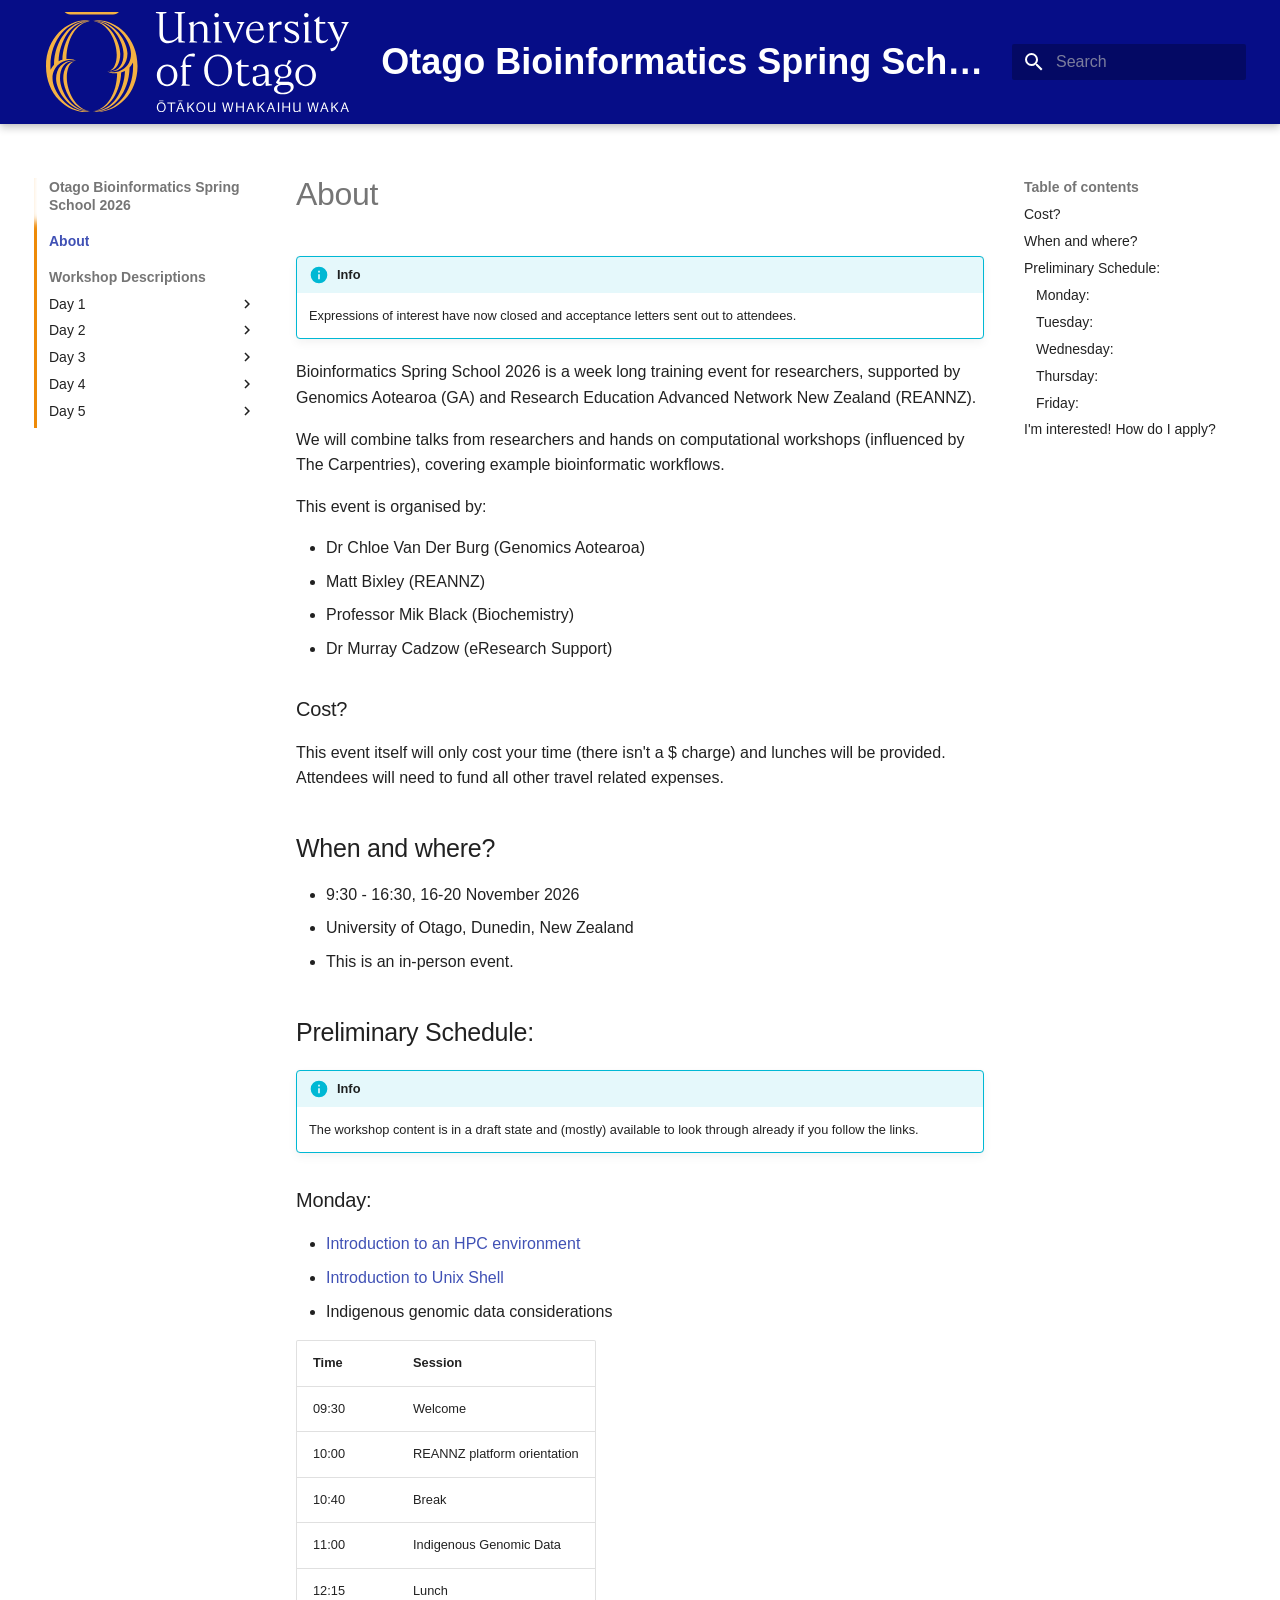
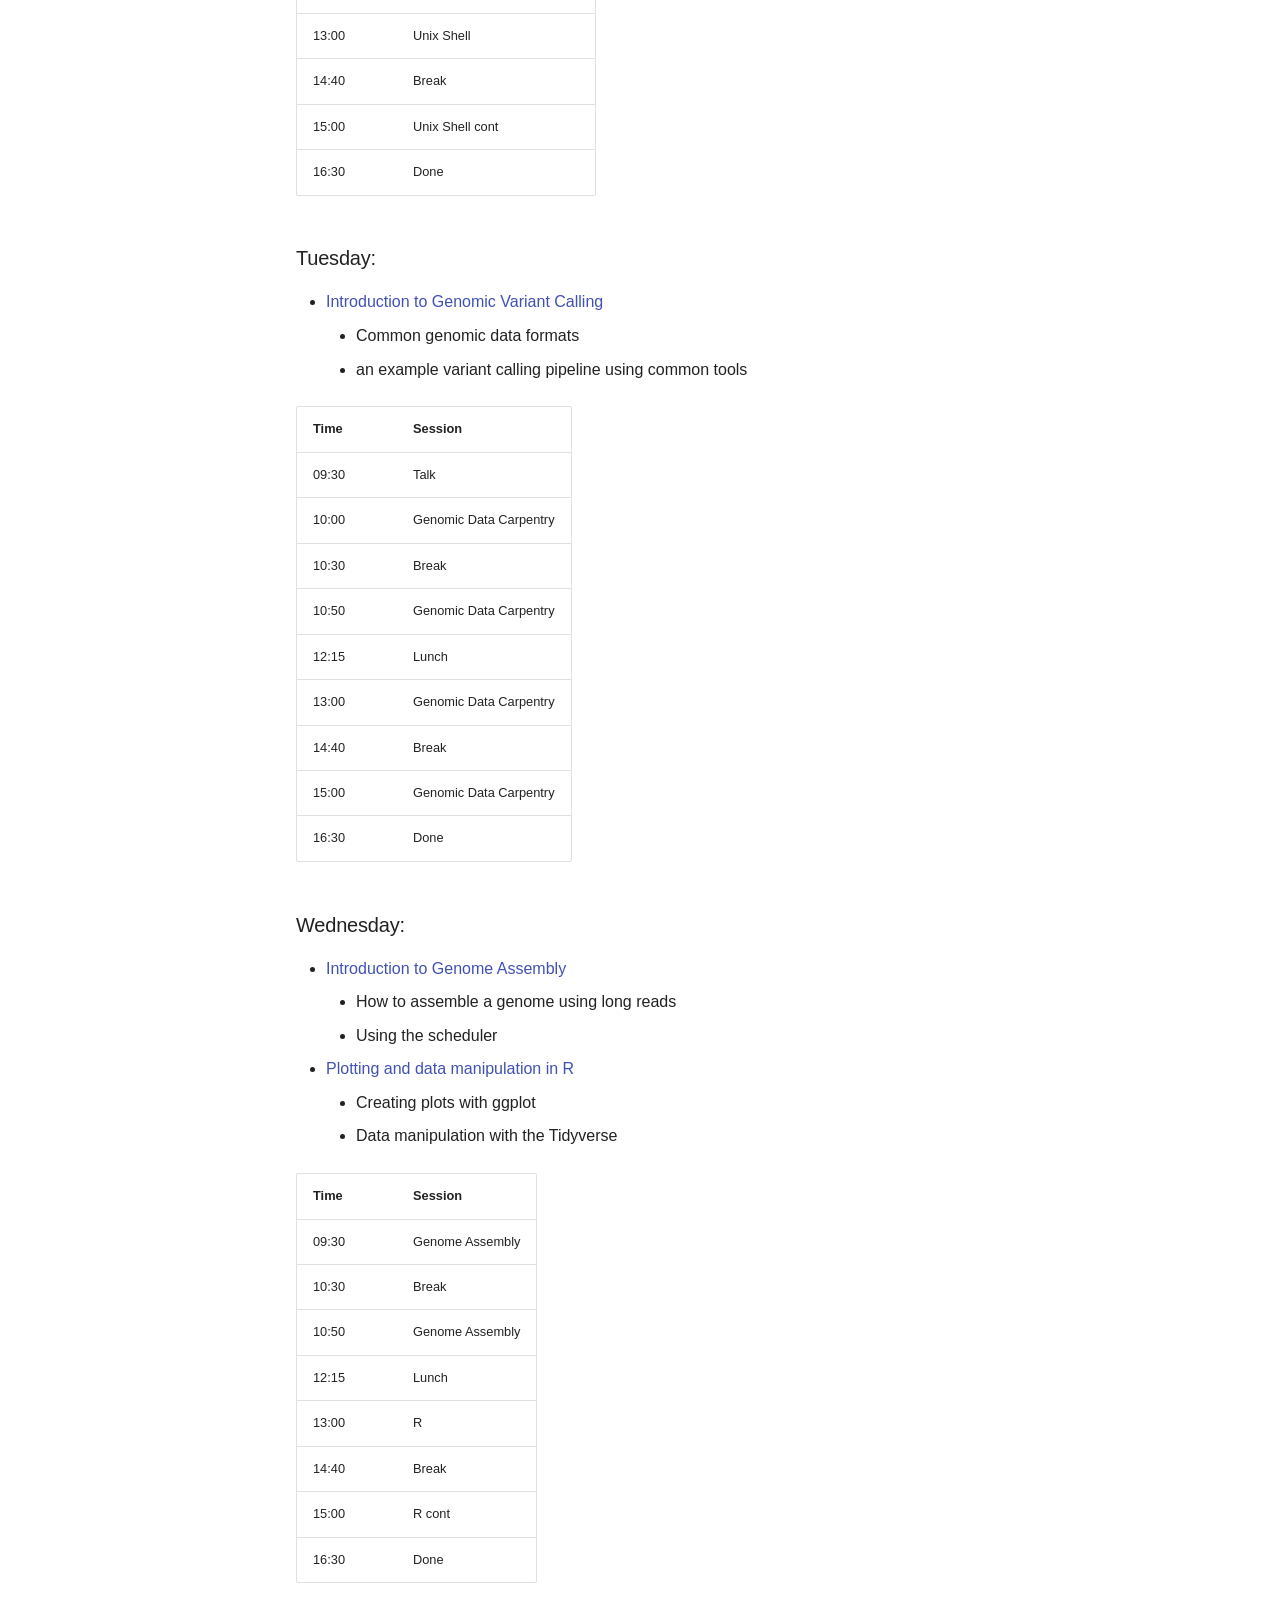
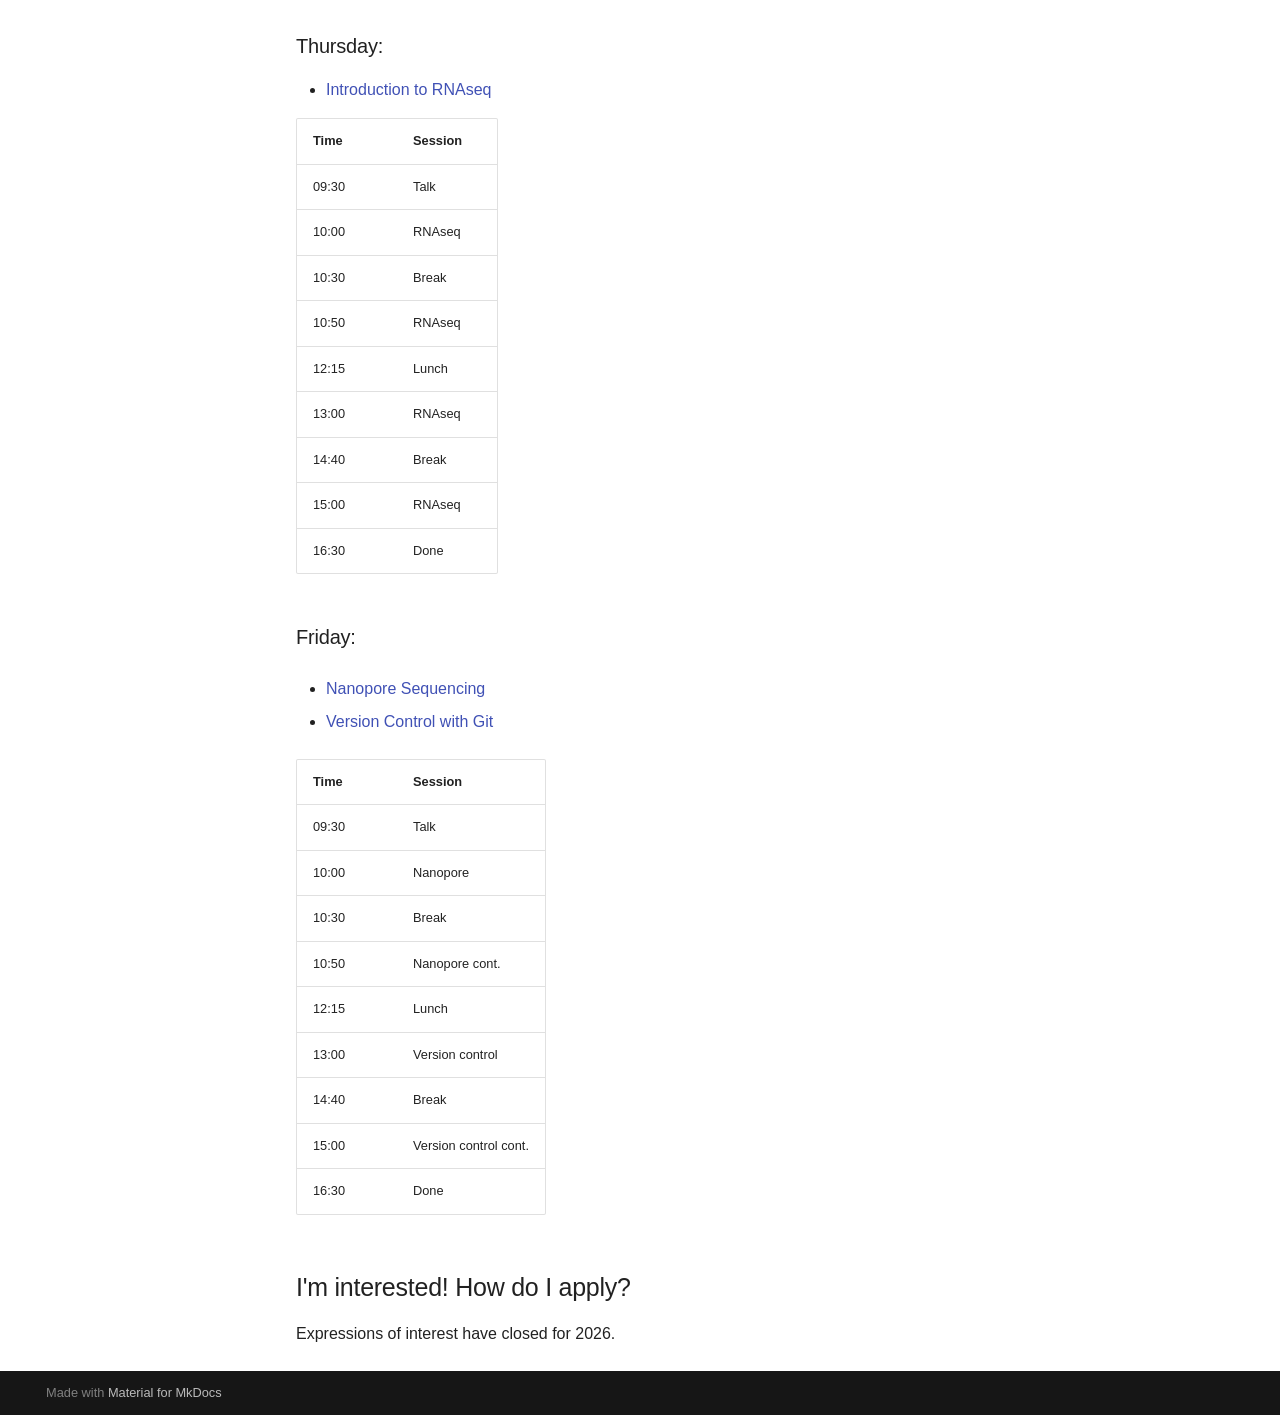
==== commit f81855ba: "Deployed be9244b with MkDocs version: 1.6.1" ====
--- a/index.html
+++ b/index.html
@@ -991,7 +991,7 @@
 <h1 id="about">About<a class="headerlink" href="#about" title="Permanent link">¶</a></h1>
 <div class="admonition info">
 <p class="admonition-title">Info</p>
-<p>Expressions of interest are now open. To apply please fill in the form linked at the bottom of the page. Expressions close 11:59pm 17th Sept 2026 NZST (GMT+12:00)</p>
+<p>Expressions of interest have now closed and acceptance letters sent out to attendees. </p>
 </div>
 <p>Bioinformatics Spring School 2026 is a week long training event for researchers, supported by Genomics Aotearoa (GA) and Research Education Advanced Network New Zealand (REANNZ).</p>
 <p>We will combine talks from researchers and hands on computational workshops (influenced by The Carpentries), covering example bioinformatic workflows.</p>
@@ -1299,15 +1299,12 @@
  -->
 
 <h2 id="im-interested-how-do-i-apply">I'm interested! How do I apply?<a class="headerlink" href="#im-interested-how-do-i-apply" title="Permanent link">¶</a></h2>
-<!-- Expressions of interest have closed for 2025. -->
-
-<p>The Otago Bioinformatics Spring School is a popular event but we have a limited number of places to offer. To keep the process as fair as possible and not 'who got the email first' we invite you to fill in an Expression of interest. </p>
-<ul>
-<li>Expressions of interest will open mid-July and close 11:59pm 17th September NZST (GMT+12:00)</li>
-<li>Applications are open to those residing in New Zealand</li>
-<li>Selected applicants will be emailed about a week after expressions of interest close.</li>
-</ul>
-<p><strong><a href="https://forms.cloud.microsoft/r/XAnJ5uCdUy">FILL IN THIS FORM TO APPLY</a></strong></p>
+<p>Expressions of interest have closed for 2026. </p>
+<!-- The Otago Bioinformatics Spring School is a popular event but we have a limited number of places to offer. To keep the process as fair as possible and not 'who got the email first' we invite you to fill in an Expression of interest. 
+
+- Expressions of interest will open mid-July and close 11:59pm 17th September NZST (GMT+12:00)
+- Applications are open to those residing in New Zealand
+- Selected applicants will be emailed about a week after expressions of interest close.-->
 
 
 
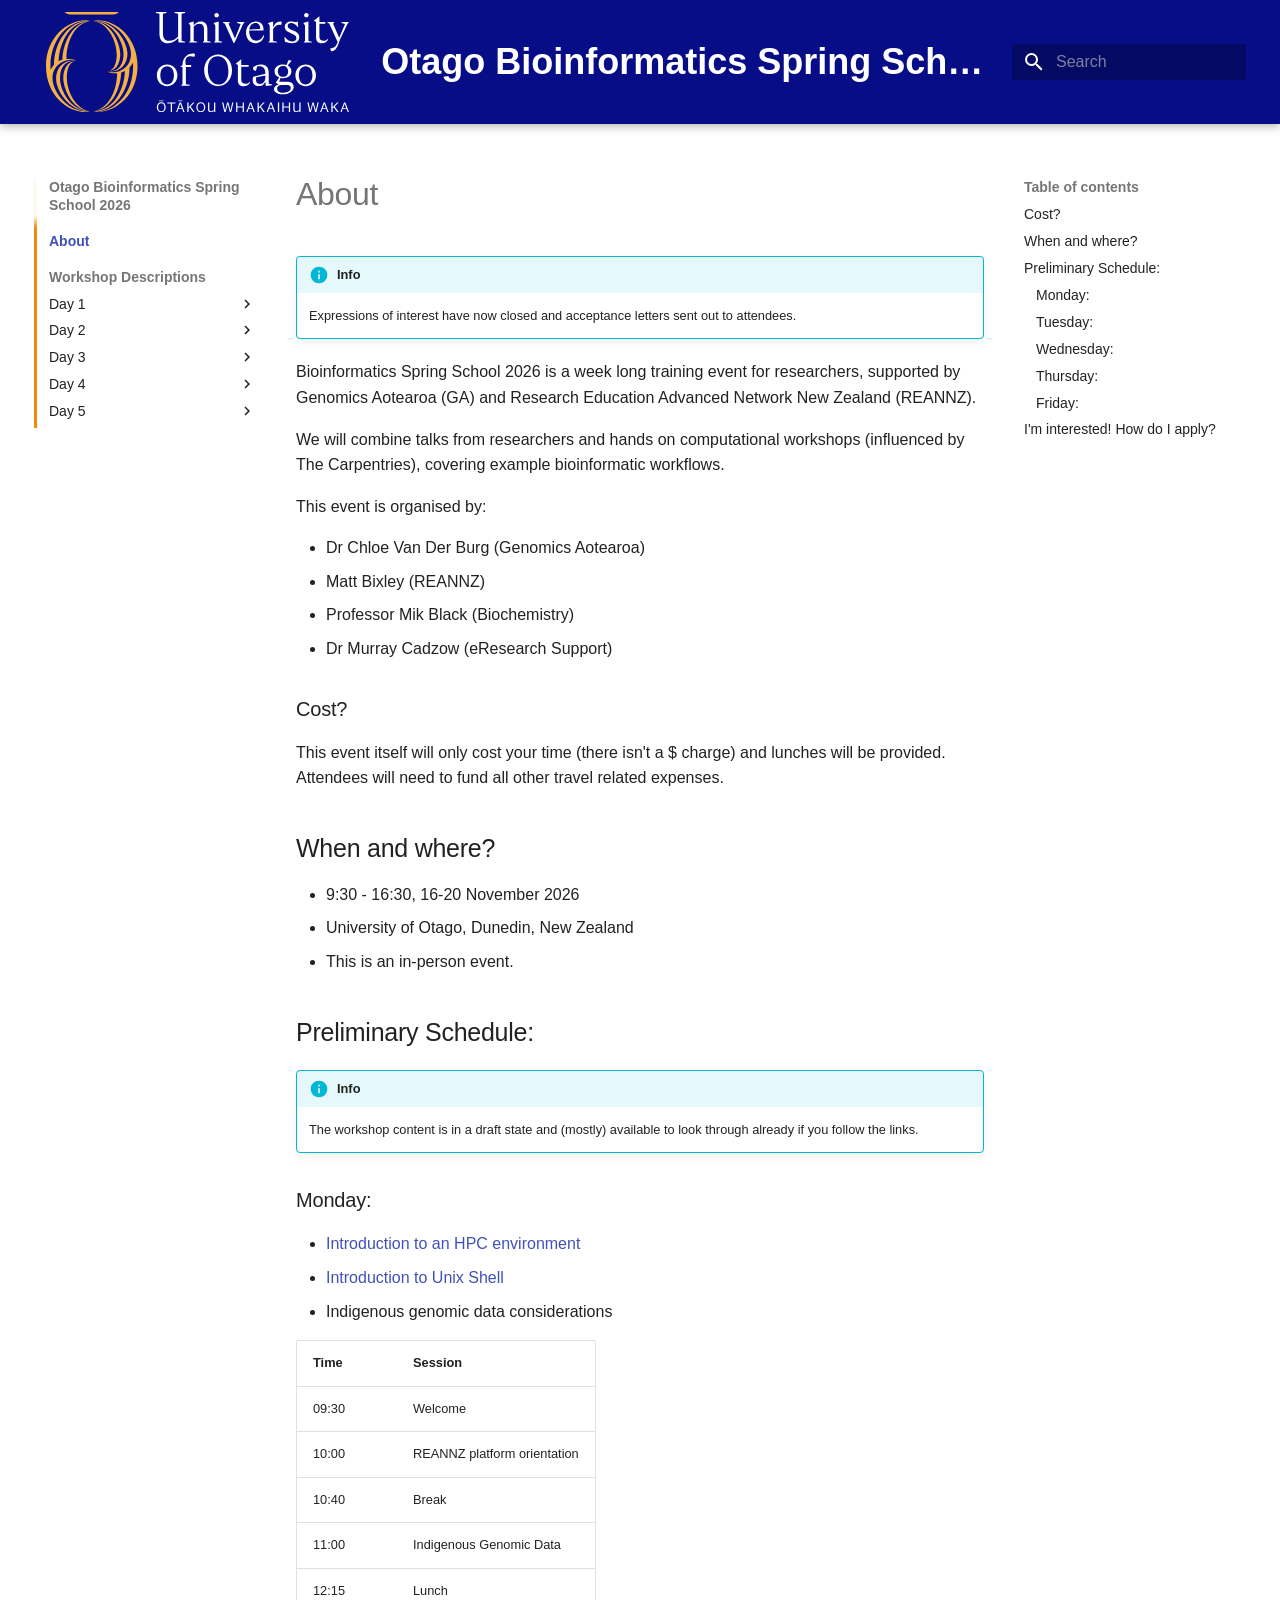
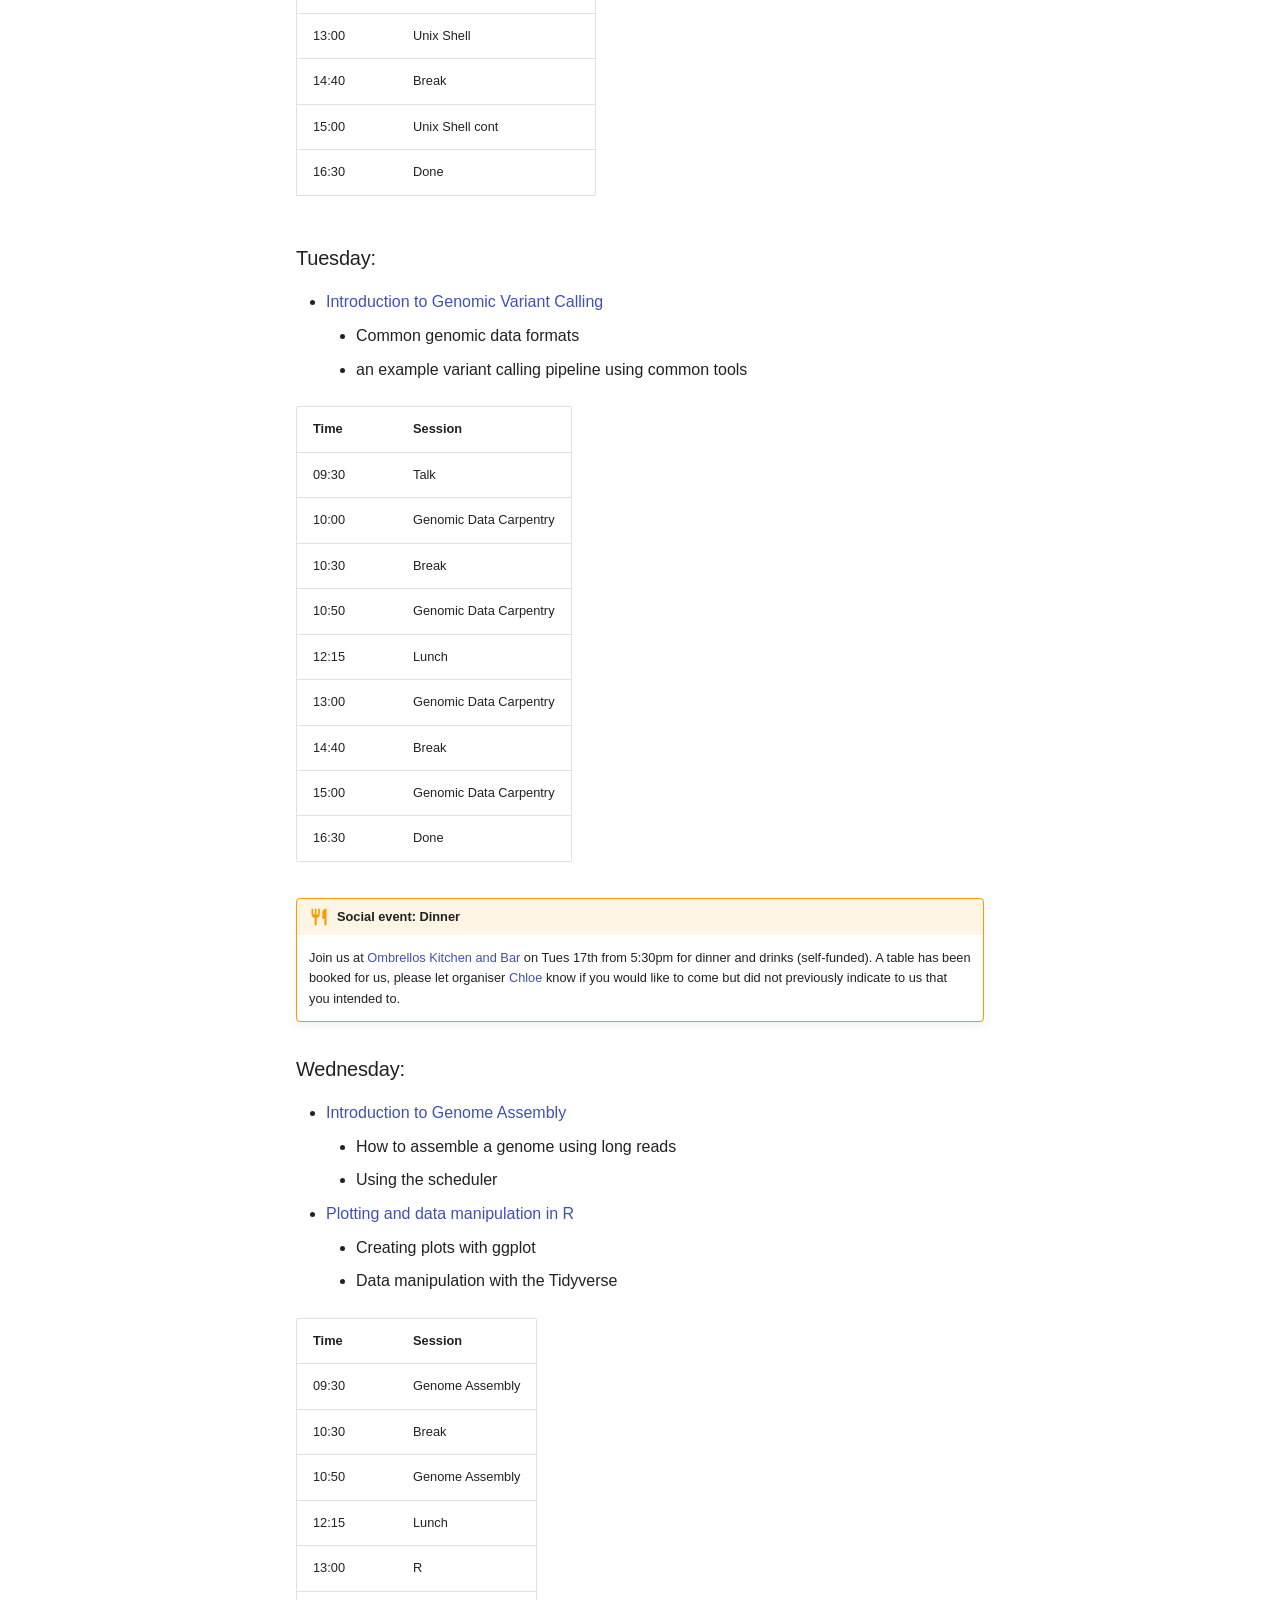
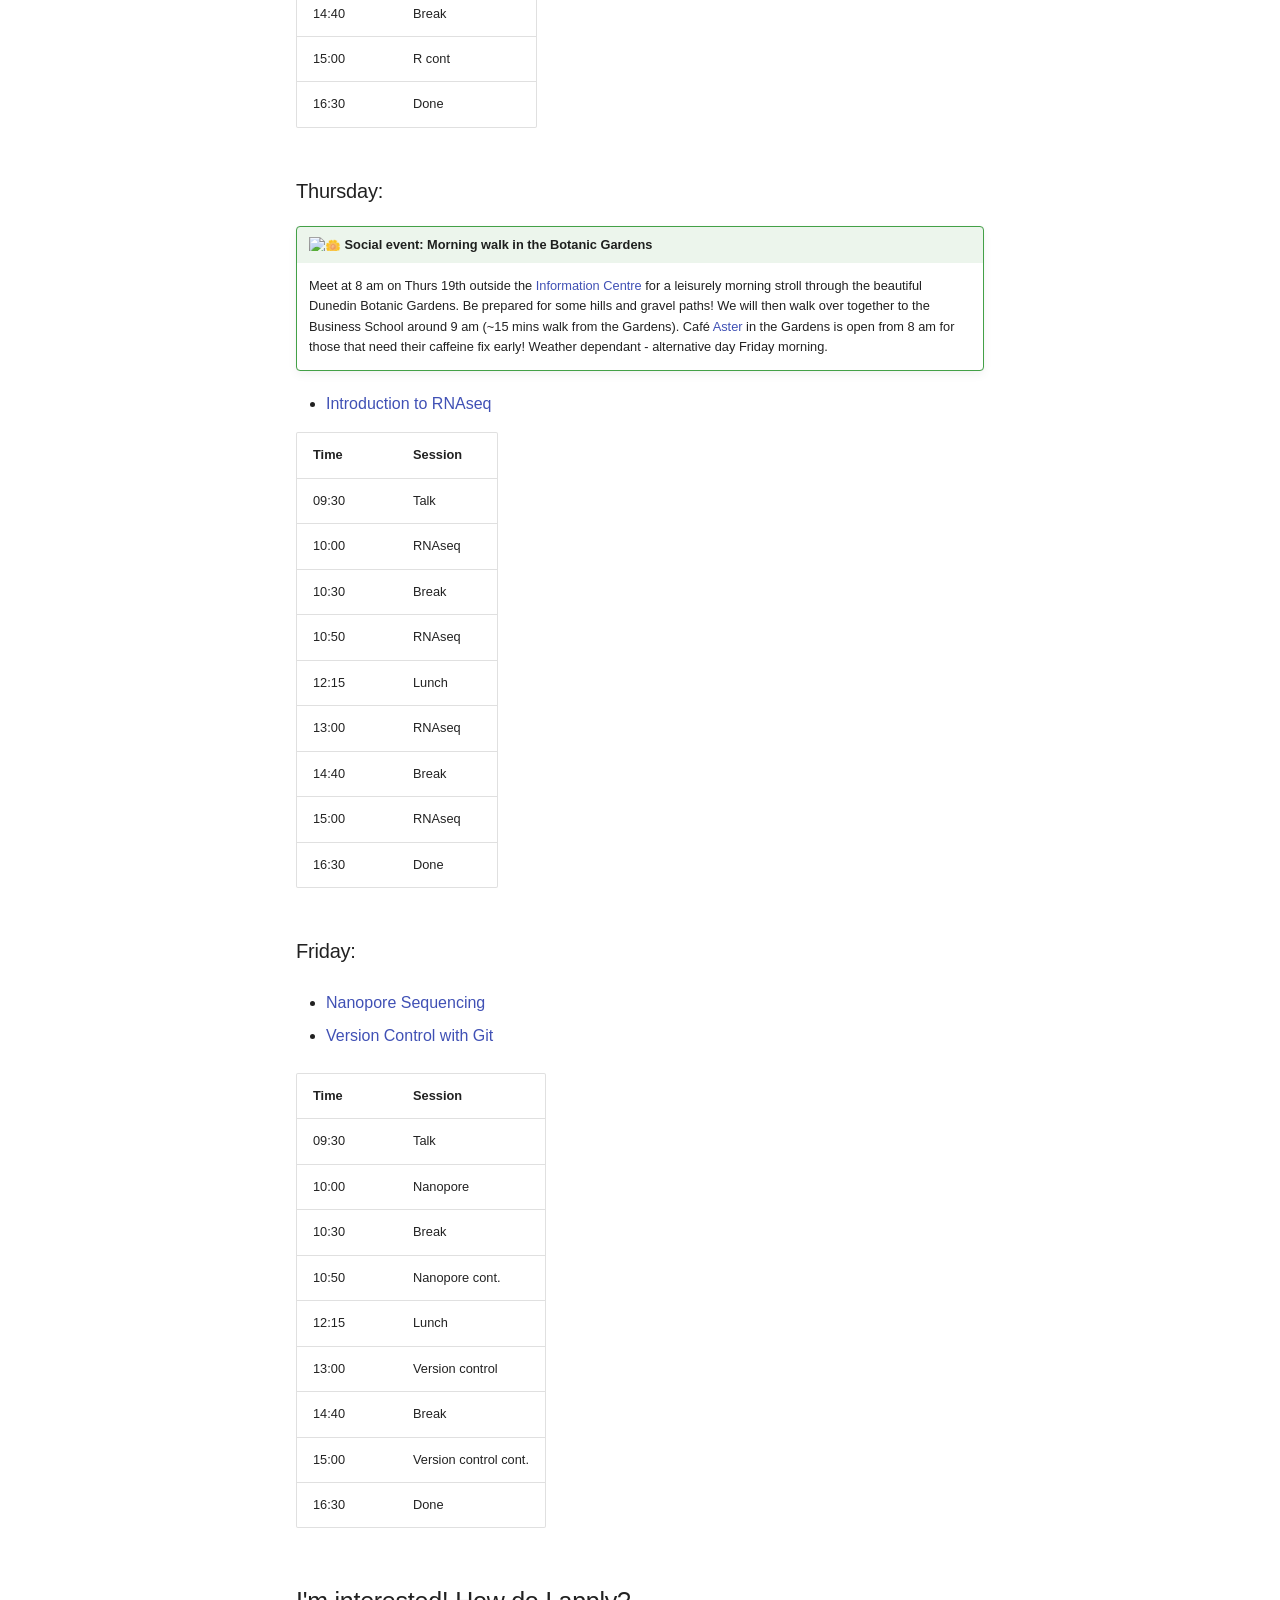
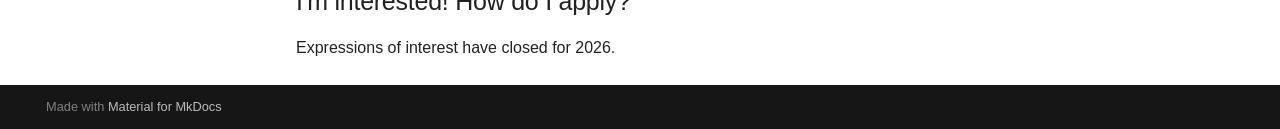
==== commit 73f89057: "Deployed 813701a with MkDocs version: 1.6.1" ====
--- a/index.html
+++ b/index.html
@@ -17,7 +17,7 @@
       
       
       <link rel="icon" href="assets/images/uoo-favicon-32x32.png">
-      <meta name="generator" content="mkdocs-1.6.1, mkdocs-material-9.7.7">
+      <meta name="generator" content="mkdocs-1.6.1, mkdocs-material-9.8.0">
     
     
       
@@ -25,7 +25,7 @@
       
     
     
-      <link rel="stylesheet" href="assets/stylesheets/main.ec1eaa64.min.css">
+      <link rel="stylesheet" href="assets/stylesheets/main.57a0d79d.min.css">
       
       
 
@@ -749,6 +749,8 @@
       
         
       
+        
+      
     
     
     
@@ -798,14 +800,42 @@
   
   
     <li class="md-nav__item">
-      <a href="Workshop_Descriptions/tasters/" class="md-nav__link">
+      <a href="Workshop_Descriptions/nanopore/" class="md-nav__link">
         
   
   
   <span class="md-ellipsis">
     
   
-    Reproducibility Tasters
+    Nanopore
+  
+
+    
+  </span>
+  
+  
+
+      </a>
+    </li>
+  
+
+              
+            
+              
+                
+  
+  
+  
+  
+    <li class="md-nav__item">
+      <a href="Workshop_Descriptions/git/" class="md-nav__link">
+        
+  
+  
+  <span class="md-ellipsis">
+    
+  
+    Git
   
 
     
@@ -1121,6 +1151,10 @@
 </tr>
 </tbody>
 </table>
+<div class="admonition dinner">
+<p class="admonition-title">Social event: Dinner</p>
+<p>Join us at <a href="https://www.ombrellos.co.nz/">Ombrellos Kitchen and Bar</a> on Tues 17th from 5:30pm for dinner and drinks (self-funded). A table has been booked for us, please let organiser <a href="mailto:chloe.vanderburg@otago.ac.nz">Chloe</a> know if you would like to come but did not previously indicate to us that you intended to.  </p>
+</div>
 <h3 id="wednesday">Wednesday:<a class="headerlink" href="#wednesday" title="Permanent link">¶</a></h3>
 <ul>
 <li><a href="Workshop_Descriptions/ga/">Introduction to Genome Assembly</a><ul>
@@ -1177,6 +1211,10 @@
 </tbody>
 </table>
 <h3 id="thursday">Thursday:<a class="headerlink" href="#thursday" title="Permanent link">¶</a></h3>
+<div class="admonition garden">
+<p class="admonition-title"><img alt="🌼" class="twemoji" src="https://cdn.jsdelivr.net/gh/jdecked/twemoji@16.0.1/assets/svg/1f33c.svg" title=":blossom:"> Social event: Morning walk in the Botanic Gardens</p>
+<p>Meet at 8 am on Thurs 19th outside the <a href="https://maps.app.goo.gl/djMP14RN6b3hw1aU8">Information Centre</a> for a leisurely morning stroll through the beautiful Dunedin Botanic Gardens. Be prepared for some hills and gravel paths! We will then walk over together to the Business School around 9 am (~15 mins walk from the Gardens). Café <a href="https://www.astercafe.co.nz/">Aster</a> in the Gardens is open from 8 am for those that need their caffeine fix early! Weather dependant - alternative day Friday morning. </p>
+</div>
 <ul>
 <li><a href="Workshop_Descriptions/rna/">Introduction to RNAseq</a></li>
 </ul>
@@ -1354,10 +1392,10 @@
     
       
       
-      <script id="__config" type="application/json">{"annotate": null, "base": ".", "features": ["navigation.instant", "navigation.tracking", "navigation.sections", "navigation.path", "navigation.indexes", "toc.follow"], "search": "assets/javascripts/workers/search.2c215733.min.js", "tags": null, "translations": {"clipboard.copied": "Copied to clipboard", "clipboard.copy": "Copy to clipboard", "search.result.more.one": "1 more on this page", "search.result.more.other": "# more on this page", "search.result.none": "No matching documents", "search.result.one": "1 matching document", "search.result.other": "# matching documents", "search.result.placeholder": "Type to start searching", "search.result.term.missing": "Missing", "select.version": "Select version"}, "version": null}</script>
-    
-    
-      <script src="assets/javascripts/bundle.d7400e89.min.js"></script>
+      <script id="__config" type="application/json">{"annotate": null, "base": ".", "features": ["navigation.instant", "navigation.tracking", "navigation.sections", "navigation.path", "navigation.indexes", "toc.follow"], "search": "assets/javascripts/workers/search.a7633da7.min.js", "tags": null, "translations": {"clipboard.copied": "Copied to clipboard", "clipboard.copy": "Copy to clipboard", "search.result.more.one": "1 more on this page", "search.result.more.other": "# more on this page", "search.result.none": "No matching documents", "search.result.one": "1 matching document", "search.result.other": "# matching documents", "search.result.placeholder": "Type to start searching", "search.result.term.missing": "Missing", "select.version": "Select version"}, "version": null}</script>
+    
+    
+      <script src="assets/javascripts/bundle.c21346df.min.js"></script>
       
     
   </body>
--- a/assets/stylesheets/main.57a0d79d.min.css
+++ b/assets/stylesheets/main.57a0d79d.min.css
@@ -0,0 +1,6 @@
+@charset "UTF-8";html{box-sizing:border-box;-webkit-text-size-adjust:none;-moz-text-size-adjust:none;text-size-adjust:none}*,:after,:before{box-sizing:inherit}@media(prefers-reduced-motion){*,:after,:before{transition:none!important}}body{margin:0;-webkit-font-smoothing:antialiased;-moz-osx-font-smoothing:grayscale;--md-text-font-family:var(--md-text-font, _),
+    -apple-system, BlinkMacSystemFont, Helvetica, Arial, sans-serif;--md-code-font-family:var(--md-code-font, _),
+    SFMono-Regular, Consolas, Menlo, monospace}.md-typeset code:not(.focus-visible),a,button,input,label{-webkit-tap-highlight-color:transparent}a{color:inherit;text-decoration:none}hr{box-sizing:initial;display:block;height:.05rem;padding:0;overflow:visible;border:0}small{font-size:80%}sub,sup{line-height:1em}img{border-style:none}table{border-spacing:0;border-collapse:initial}td,th{font-weight:400;vertical-align:top}button{padding:0;margin:0;font-family:inherit;font-size:inherit;background:#0000;border:0}input{border:0;outline:none}:root{--md-primary-fg-color:#4051b5;--md-primary-fg-color--light:#5d6cc0;--md-primary-fg-color--dark:#303fa1;--md-primary-bg-color:#fff;--md-primary-bg-color--light:#ffffffb3;--md-accent-fg-color:#526cfe;--md-accent-fg-color--transparent:#526cfe1a;--md-accent-bg-color:#fff;--md-accent-bg-color--light:#ffffffb3;--md-typeset-table-sort-icon:url("data:image/svg+xml;charset=utf-8,<svg xmlns='http://www.w3.org/2000/svg' viewBox='0 0 24 24'><path d='m18 21-4-4h3V7h-3l4-4 4 4h-3v10h3M2 19v-2h10v2M2 13v-2h7v2M2 7V5h4v2z'/></svg>");--md-typeset-table-sort-icon--asc:url("data:image/svg+xml;charset=utf-8,<svg xmlns='http://www.w3.org/2000/svg' viewBox='0 0 24 24'><path d='M19 17h3l-4 4-4-4h3V3h2M2 17h10v2H2M6 5v2H2V5m0 6h7v2H2z'/></svg>");--md-typeset-table-sort-icon--desc:url("data:image/svg+xml;charset=utf-8,<svg xmlns='http://www.w3.org/2000/svg' viewBox='0 0 24 24'><path d='M19 7h3l-4-4-4 4h3v14h2M2 17h10v2H2M6 5v2H2V5m0 6h7v2H2z'/></svg>")}[data-md-color-scheme=default]{color-scheme:light}[data-md-color-scheme=default] img[src$="#gh-dark-mode-only"],[data-md-color-scheme=default] img[src$="#only-dark"]{display:none}:root,[data-md-color-scheme=default]{--md-hue:225deg;--md-default-fg-color:#000000de;--md-default-fg-color--light:#0000008a;--md-default-fg-color--lighter:#00000052;--md-default-fg-color--lightest:#00000012;--md-default-bg-color:#fff;--md-default-bg-color--light:#ffffffb3;--md-default-bg-color--lighter:#ffffff4d;--md-default-bg-color--lightest:#ffffff1f;--md-code-fg-color:#36464e;--md-code-bg-color:#f5f5f5;--md-code-bg-color--light:#f5f5f5b3;--md-code-bg-color--lighter:#f5f5f54d;--md-code-hl-color:#4287ff;--md-code-hl-color--light:#4287ff1a;--md-code-hl-number-color:#d52a2a;--md-code-hl-special-color:#db1457;--md-code-hl-function-color:#a846b9;--md-code-hl-constant-color:#6e59d9;--md-code-hl-keyword-color:#3f6ec6;--md-code-hl-string-color:#1c7d4d;--md-code-hl-name-color:var(--md-code-fg-color);--md-code-hl-operator-color:var(--md-default-fg-color--light);--md-code-hl-punctuation-color:var(--md-default-fg-color--light);--md-code-hl-comment-color:var(--md-default-fg-color--light);--md-code-hl-generic-color:var(--md-default-fg-color--light);--md-code-hl-variable-color:var(--md-default-fg-color--light);--md-typeset-color:var(--md-default-fg-color);--md-typeset-a-color:var(--md-primary-fg-color);--md-typeset-del-color:#f5503d26;--md-typeset-ins-color:#0bd57026;--md-typeset-kbd-color:#fafafa;--md-typeset-kbd-accent-color:#fff;--md-typeset-kbd-border-color:#b8b8b8;--md-typeset-mark-color:#ffff0080;--md-typeset-table-color:#0000001f;--md-typeset-table-color--light:#00000009;--md-admonition-fg-color:var(--md-default-fg-color);--md-admonition-bg-color:var(--md-default-bg-color);--md-warning-fg-color:#000000de;--md-warning-bg-color:#ff9;--md-footer-fg-color:#fff;--md-footer-fg-color--light:#ffffffb3;--md-footer-fg-color--lighter:#ffffff73;--md-footer-bg-color:#000000de;--md-footer-bg-color--dark:#00000052;--md-shadow-z1:0 0.2rem 0.5rem #0000000d,
+    0 0 0.05rem #0000001a;--md-shadow-z2:0 0.2rem 0.5rem #0000001a,
+    0 0 0.05rem #00000040;--md-shadow-z3:0 0.2rem 0.5rem #0003,
+    0 0 0.05rem #00000059}.md-icon svg{display:block;width:1.2rem;height:1.2rem;fill:currentcolor}aside,body,input{font-family:var(--md-text-font-family);font-feature-settings:"kern","liga";color:var(--md-typeset-color)}code,kbd,pre{font-family:var(--md-code-font-family);font-feature-settings:"kern"}.md-typeset{font-size:.8rem;line-height:1.6;overflow-wrap:break-word;-webkit-print-color-adjust:exact;color-adjust:exact}@media print{.md-typeset{font-size:.68rem}.md-typeset code,.md-typeset kbd,.md-typeset pre{white-space:pre-wrap}}.md-typeset blockquote,.md-typeset dl,.md-typeset figure,.md-typeset ol,.md-typeset pre,.md-typeset ul{margin-top:1em;margin-bottom:1em}.md-typeset h1{margin:0 0 1.25em;font-size:2em;line-height:1.3;color:var(--md-default-fg-color--light)}.md-typeset h1,.md-typeset h2{font-weight:300;letter-spacing:-.01em}.md-typeset h2{margin:1.6em 0 .64em;font-size:1.5625em;line-height:1.4}.md-typeset h3{margin:1.6em 0 .8em;font-size:1.25em;font-weight:400;line-height:1.5;letter-spacing:-.01em}.md-typeset h2+h3{margin-top:.8em}.md-typeset h4{margin:1em 0;font-weight:700;letter-spacing:-.01em}.md-typeset h5,.md-typeset h6{margin:1.25em 0;font-size:.8em;font-weight:700;color:var(--md-default-fg-color--light);letter-spacing:-.01em}.md-typeset h5{text-transform:uppercase}.md-typeset h5 code{text-transform:none}.md-typeset hr{display:flow-root;margin:1.5em 0;border-bottom:.05rem solid var(--md-default-fg-color--lightest)}.md-typeset a{color:var(--md-typeset-a-color);word-break:break-word}.md-typeset a,.md-typeset a:before{transition:color 125ms}.md-typeset a:focus,.md-typeset a:hover{color:var(--md-accent-fg-color)}.md-typeset a:focus code,.md-typeset a:hover code{color:var(--md-accent-fg-color);background-color:var(--md-accent-fg-color--transparent)}.md-typeset a code{color:var(--md-typeset-a-color)}.md-typeset a.focus-visible{outline-color:var(--md-accent-fg-color);outline-offset:.2rem}.md-typeset code,.md-typeset kbd,.md-typeset pre{font-variant-ligatures:none;color:var(--md-code-fg-color);direction:ltr;transition:background-color 125ms}.md-typeset code{padding:0 .2941176471em;font-size:.85em;word-break:break-word;background-color:var(--md-code-bg-color);border-radius:.1rem;-webkit-box-decoration-break:clone;box-decoration-break:clone;transition:color 125ms,background-color 125ms}.md-typeset code:not(.focus-visible){outline:none}.md-typeset pre{position:relative;display:flow-root;line-height:1.4}.md-typeset pre>code{display:block;padding:.7720588235em 1.1764705882em;margin:0;overflow:auto;word-break:normal;touch-action:auto;scrollbar-color:var(--md-default-fg-color--lighter) #0000;scrollbar-width:thin;outline-color:var(--md-accent-fg-color);box-shadow:none;-webkit-box-decoration-break:slice;box-decoration-break:slice}.md-typeset pre>code:hover{scrollbar-color:var(--md-accent-fg-color) #0000}.md-typeset pre>code::-webkit-scrollbar{width:.2rem;height:.2rem}.md-typeset pre>code::-webkit-scrollbar-thumb{background-color:var(--md-default-fg-color--lighter)}.md-typeset pre>code::-webkit-scrollbar-thumb:hover{background-color:var(--md-accent-fg-color)}.md-typeset kbd{display:inline-block;padding:0 .6666666667em;font-size:.75em;color:var(--md-default-fg-color);word-break:break-word;vertical-align:text-top;background-color:var(--md-typeset-kbd-color);border-radius:.1rem;box-shadow:0 .1rem 0 .05rem var(--md-typeset-kbd-border-color),0 .1rem 0 var(--md-typeset-kbd-border-color),0 -.1rem .2rem var(--md-typeset-kbd-accent-color) inset}.md-typeset mark{color:inherit;word-break:break-word;background-color:var(--md-typeset-mark-color);-webkit-box-decoration-break:clone;box-decoration-break:clone}.md-typeset abbr{text-decoration:none;cursor:help}.md-typeset [data-preview],.md-typeset abbr{border-bottom:.05rem dotted var(--md-default-fg-color--light)}.md-typeset small{opacity:.75}[dir=ltr] .md-typeset sub,[dir=ltr] .md-typeset sup{margin-left:.078125em}[dir=rtl] .md-typeset sub,[dir=rtl] .md-typeset sup{margin-right:.078125em}[dir=ltr] .md-typeset blockquote{padding-left:.6rem;border-left:.2rem solid var(--md-default-fg-color--lighter)}[dir=rtl] .md-typeset blockquote{padding-right:.6rem;border-right:.2rem solid var(--md-default-fg-color--lighter)}.md-typeset blockquote{margin-left:0;margin-right:0;color:var(--md-default-fg-color--light)}.md-typeset ul{list-style-type:disc}.md-typeset ul[type]{list-style-type:revert-layer}[dir=ltr] .md-typeset ol,[dir=ltr] .md-typeset ol li ol,[dir=ltr] .md-typeset ol li ul,[dir=ltr] .md-typeset ul,[dir=ltr] .md-typeset ul li ol,[dir=ltr] .md-typeset ul li ul{margin-left:.625em}[dir=rtl] .md-typeset ol,[dir=rtl] .md-typeset ol li ol,[dir=rtl] .md-typeset ol li ul,[dir=rtl] .md-typeset ul,[dir=rtl] .md-typeset ul li ol,[dir=rtl] .md-typeset ul li ul{margin-right:.625em}.md-typeset ol,.md-typeset ul{padding:0}.md-typeset ol:not([hidden]),.md-typeset ul:not([hidden]){display:flow-root}.md-typeset ol ol,.md-typeset ul ol{list-style-type:lower-alpha}.md-typeset ol ol ol,.md-typeset ul ol ol{list-style-type:lower-roman}.md-typeset ol ol ol ol,.md-typeset ul ol ol ol{list-style-type:upper-alpha}.md-typeset ol ol ol ol ol,.md-typeset ul ol ol ol ol{list-style-type:upper-roman}.md-typeset ol[type],.md-typeset ul[type]{list-style-type:revert-layer}[dir=ltr] .md-typeset ol li,[dir=ltr] .md-typeset ul li{margin-left:1.25em}[dir=rtl] .md-typeset ol li,[dir=rtl] .md-typeset ul li{margin-right:1.25em}.md-typeset ol li,.md-typeset ul li{margin-bottom:.5em}.md-typeset ol li blockquote,.md-typeset ol li p,.md-typeset ul li blockquote,.md-typeset ul li p{margin:.5em 0}.md-typeset ol li:last-child,.md-typeset ul li:last-child{margin-bottom:0}.md-typeset ol li ol,.md-typeset ol li ul,.md-typeset ul li ol,.md-typeset ul li ul{margin-top:.5em;margin-bottom:.5em}[dir=ltr] .md-typeset dd{margin-left:1.875em}[dir=rtl] .md-typeset dd{margin-right:1.875em}.md-typeset dd{margin-top:1em;margin-bottom:1.5em}.md-typeset img,.md-typeset svg,.md-typeset video{max-width:100%;height:auto}.md-typeset img[align=left]{margin:1em 1em 1em 0}.md-typeset img[align=right]{margin:1em 0 1em 1em}.md-typeset img[align]:only-child{margin-top:0}.md-typeset figure{display:flow-root;width:fit-content;max-width:100%;margin:1em auto;text-align:center}.md-typeset figure img{display:block;margin:0 auto}.md-typeset figcaption{max-width:24rem;margin:1em auto;font-style:italic}.md-typeset iframe{max-width:100%}.md-typeset table:not([class]){display:inline-block;max-width:100%;overflow:auto;font-size:.64rem;touch-action:auto;background-color:var(--md-default-bg-color);border:.05rem solid var(--md-typeset-table-color);border-radius:.1rem}@media print{.md-typeset table:not([class]){display:table}}.md-typeset table:not([class])+*{margin-top:1.5em}.md-typeset table:not([class]) td>:first-child,.md-typeset table:not([class]) th>:first-child{margin-top:0}.md-typeset table:not([class]) td>:last-child,.md-typeset table:not([class]) th>:last-child{margin-bottom:0}.md-typeset table:not([class]) td:not([align]),.md-typeset table:not([class]) th:not([align]){text-align:left}[dir=rtl] .md-typeset table:not([class]) td:not([align]),[dir=rtl] .md-typeset table:not([class]) th:not([align]){text-align:right}.md-typeset table:not([class]) th{min-width:5rem;padding:.9375em 1.25em;font-weight:700;vertical-align:top}.md-typeset table:not([class]) td{padding:.9375em 1.25em;vertical-align:top;border-top:.05rem solid var(--md-typeset-table-color)}.md-typeset table:not([class]) tbody tr{transition:background-color 125ms}.md-typeset table:not([class]) tbody tr:hover{background-color:var(--md-typeset-table-color--light);box-shadow:0 .05rem 0 var(--md-default-bg-color) inset}.md-typeset table:not([class]) a{word-break:normal}.md-typeset table th[role=columnheader]{cursor:pointer}[dir=ltr] .md-typeset table th[role=columnheader]:after{margin-left:.5em}[dir=rtl] .md-typeset table th[role=columnheader]:after{margin-right:.5em}.md-typeset table th[role=columnheader]:after{display:inline-block;width:1.2em;height:1.2em;vertical-align:text-bottom;content:"";-webkit-mask-image:var(--md-typeset-table-sort-icon);mask-image:var(--md-typeset-table-sort-icon);-webkit-mask-repeat:no-repeat;mask-repeat:no-repeat;-webkit-mask-size:contain;mask-size:contain;transition:background-color 125ms}.md-typeset table th[role=columnheader]:hover:after{background-color:var(--md-default-fg-color--lighter)}.md-typeset table th[role=columnheader][aria-sort=ascending]:after{background-color:var(--md-default-fg-color--light);-webkit-mask-image:var(--md-typeset-table-sort-icon--asc);mask-image:var(--md-typeset-table-sort-icon--asc)}.md-typeset table th[role=columnheader][aria-sort=descending]:after{background-color:var(--md-default-fg-color--light);-webkit-mask-image:var(--md-typeset-table-sort-icon--desc);mask-image:var(--md-typeset-table-sort-icon--desc)}.md-typeset__scrollwrap{margin:1em -.8rem;overflow-x:auto;touch-action:auto}.md-typeset__table{display:inline-block;padding:0 .8rem;margin-bottom:.5em}@media print{.md-typeset__table{display:block}}html .md-typeset__table table{display:table;width:100%;margin:0;overflow:hidden}@media screen and (max-width:44.984375em){.md-content__inner>pre{margin:1em -.8rem}.md-content__inner>pre code{border-radius:0}}.md-typeset .md-author{position:relative;display:block;flex-shrink:0;width:1.6rem;height:1.6rem;overflow:hidden;border-radius:100%;transition:color 125ms,transform 125ms}.md-typeset .md-author img{display:block}.md-typeset .md-author--more{font-size:.6rem;font-weight:700;line-height:1.6rem;color:var(--md-default-fg-color--lighter);text-align:center;background:var(--md-default-fg-color--lightest)}.md-typeset .md-author--long{width:2.4rem;height:2.4rem}.md-typeset a.md-author{transform:scale(1)}.md-typeset a.md-author img{filter:grayscale(100%) opacity(75%);border-radius:100%;transition:filter 125ms}.md-typeset a.md-author:focus,.md-typeset a.md-author:hover{z-index:1;transform:scale(1.1)}.md-typeset a.md-author:focus img,.md-typeset a.md-author:hover img{filter:grayscale(0)}.md-banner{overflow:auto;color:var(--md-footer-fg-color);background-color:var(--md-footer-bg-color)}@media print{.md-banner{display:none}}.md-banner--warning{color:var(--md-warning-fg-color);background-color:var(--md-warning-bg-color)}.md-banner__inner{padding:0 .8rem;margin:.6rem auto;font-size:.7rem}[dir=ltr] .md-banner__button{float:right}[dir=rtl] .md-banner__button{float:left}.md-banner__button{color:inherit;cursor:pointer;transition:opacity .25s}.no-js .md-banner__button{display:none}.md-banner__button:hover{opacity:.7}html{height:100%;overflow-x:hidden;font-size:125%}@media screen and (min-width:100em){html{font-size:137.5%}}@media screen and (min-width:125em){html{font-size:150%}}body{position:relative;display:flex;flex-direction:column;width:100%;min-height:100%;font-size:.5rem;background-color:var(--md-default-bg-color)}@media print{body{display:block}}@media screen and (max-width:59.984375em){body[data-md-scrolllock]{position:fixed}}.md-grid{max-width:61rem;margin-left:auto;margin-right:auto}.md-container{display:flex;flex-grow:1;flex-direction:column}@media print{.md-container{display:block}}.md-main{flex-grow:1}.md-main__inner{display:flex;height:100%;margin-top:1.5rem}.md-ellipsis{overflow:hidden;text-overflow:ellipsis}.md-toggle{display:none}.md-option{position:absolute;width:0;height:0;opacity:0}.md-option:checked+label:not([hidden]){display:block}.md-option.focus-visible+label{outline-style:auto;outline-color:var(--md-accent-fg-color)}.md-skip{position:fixed;z-index:-1;padding:.3rem .5rem;margin:.5rem;font-size:.64rem;color:var(--md-default-bg-color);background-color:var(--md-default-fg-color);border-radius:.1rem;outline-color:var(--md-accent-fg-color);opacity:0;transform:translateY(.4rem)}.md-skip:focus{z-index:10;opacity:1;transition:transform .25s cubic-bezier(.4,0,.2,1),opacity 175ms 75ms;transform:translateY(0)}@page{margin:25mm}:root{--md-clipboard-icon:url("data:image/svg+xml;charset=utf-8,<svg xmlns='http://www.w3.org/2000/svg' viewBox='0 0 24 24'><path d='M19 21H8V7h11m0-2H8a2 2 0 0 0-2 2v14a2 2 0 0 0 2 2h11a2 2 0 0 0 2-2V7a2 2 0 0 0-2-2m-3-4H4a2 2 0 0 0-2 2v14h2V3h12z'/></svg>");--md-code-select-icon:url("data:image/svg+xml;charset=utf-8,<svg xmlns='http://www.w3.org/2000/svg' viewBox='0 0 24 24'><path d='M19 19h-4v2h4c1.1 0 2-.9 2-2v-4h-2m0-12h-4v2h4v4h2V5c0-1.1-.9-2-2-2M5 5h4V3H5c-1.1 0-2 .9-2 2v4h2m0 6H3v4c0 1.1.9 2 2 2h4v-2H5zm2-4h2v2H7zm4 0h2v2h-2zm4 0h2v2h-2zM7 7h2v2H7zm4 0h2v2h-2zm4 0h2v2h-2zm-8 8h2v2H7zm4 0h2v2h-2zm4 0h2v2h-2z'/></svg>");--md-code-copy-icon:url("data:image/svg+xml;charset=utf-8,<svg xmlns='http://www.w3.org/2000/svg' viewBox='0 0 24 24'><path d='M19 21H8V7h11m0-2H8a2 2 0 0 0-2 2v14a2 2 0 0 0 2 2h11a2 2 0 0 0 2-2V7a2 2 0 0 0-2-2m-3-4H4a2 2 0 0 0-2 2v14h2V3h12z'/></svg>")}.md-clipboard{z-index:1;width:1.5em;height:1.5em;color:var(--md-default-fg-color--lightest);cursor:pointer;border-radius:.1rem;outline-color:var(--md-accent-fg-color);outline-offset:.1rem;transition:color .25s}@media print{.md-clipboard{display:none}}.md-clipboard:not(.focus-visible){outline:none;-webkit-tap-highlight-color:transparent}:hover>.md-clipboard{color:var(--md-default-fg-color--light)}.md-clipboard:focus,.md-clipboard:hover{color:var(--md-accent-fg-color)}.md-clipboard:after{display:block;width:1.125em;height:1.125em;margin:0 auto;content:"";background-color:currentcolor;-webkit-mask-image:var(--md-clipboard-icon);mask-image:var(--md-clipboard-icon);-webkit-mask-repeat:no-repeat;mask-repeat:no-repeat;-webkit-mask-position:center;mask-position:center;-webkit-mask-size:contain;mask-size:contain}.md-clipboard--inline{cursor:pointer}.md-clipboard--inline code{transition:color .25s,background-color .25s}.md-clipboard--inline:focus code,.md-clipboard--inline:hover code{color:var(--md-accent-fg-color);background-color:var(--md-accent-fg-color--transparent)}.md-typeset .md-code__content{display:grid}.md-code__nav{position:absolute;top:.25em;right:.25em;z-index:1;display:flex;gap:.2rem;padding:.2rem;background-color:var(--md-code-bg-color--lighter);border-radius:.1rem;transition:background-color .25s}:hover>.md-code__nav{background-color:var(--md-code-bg-color--light)}.md-code__button{display:block;width:1.5em;height:1.5em;color:var(--md-default-fg-color--lightest);cursor:pointer;outline-color:var(--md-accent-fg-color);outline-offset:.1rem;transition:color .25s}:hover>*>.md-code__button{color:var(--md-default-fg-color--light)}.md-code__button.focus-visible,.md-code__button:hover{color:var(--md-accent-fg-color)}.md-code__button--active{color:var(--md-default-fg-color)!important}.md-code__button:after{display:block;width:1.125em;height:1.125em;margin:0 auto;content:"";background-color:currentcolor;-webkit-mask-repeat:no-repeat;mask-repeat:no-repeat;-webkit-mask-position:center;mask-position:center;-webkit-mask-size:contain;mask-size:contain}.md-code__button[data-md-type=select]:after{-webkit-mask-image:var(--md-code-select-icon);mask-image:var(--md-code-select-icon)}.md-code__button[data-md-type=copy]:after{-webkit-mask-image:var(--md-code-copy-icon);mask-image:var(--md-code-copy-icon)}@keyframes consent{0%{opacity:0;transform:translateY(100%)}to{opacity:1;transform:translateY(0)}}@keyframes overlay{0%{opacity:0}to{opacity:1}}.md-consent__overlay{position:fixed;top:0;z-index:5;width:100%;height:100%;background-color:#0000008a;-webkit-backdrop-filter:blur(.1rem);backdrop-filter:blur(.1rem);opacity:1;animation:overlay .25s both}.md-consent__inner{position:fixed;bottom:0;z-index:5;width:100%;max-height:100%;padding:0;overflow:auto;background-color:var(--md-default-bg-color);border:0;border-radius:.1rem;box-shadow:0 0 .2rem #0000001a,0 .2rem .4rem #0003;animation:consent .5s cubic-bezier(.1,.7,.1,1) both}.md-consent__form{padding:.8rem}.md-consent__settings{display:none;margin:1em 0}input:checked+.md-consent__settings{display:block}.md-consent__controls{margin-bottom:.8rem}.md-typeset .md-consent__controls .md-button{display:inline}@media screen and (max-width:44.984375em){.md-typeset .md-consent__controls .md-button{display:block;width:100%;margin-top:.4rem;text-align:center}}.md-consent label{cursor:pointer}.md-content{flex-grow:1;min-width:0}.md-content__inner{padding-top:.6rem;margin:0 .8rem 1.2rem}@media screen and (min-width:76.25em){[dir=ltr] .md-sidebar--primary:not([hidden])~.md-content>.md-content__inner,[dir=rtl] .md-sidebar--secondary:not([hidden])~.md-content>.md-content__inner{margin-left:1.2rem}[dir=ltr] .md-sidebar--secondary:not([hidden])~.md-content>.md-content__inner,[dir=rtl] .md-sidebar--primary:not([hidden])~.md-content>.md-content__inner{margin-right:1.2rem}}.md-content__inner:before{display:block;height:.4rem;content:""}.md-content__inner>:last-child{margin-bottom:0}[dir=ltr] .md-content__button{float:right;margin-left:.4rem}[dir=rtl] .md-content__button{float:left;margin-right:.4rem}.md-content__button{padding:0;margin:.4rem 0}@media print{.md-content__button{display:none}}.md-typeset .md-content__button{color:var(--md-default-fg-color--lighter)}.md-content__button svg{display:inline;vertical-align:top}[dir=rtl] .md-content__button svg{transform:scaleX(-1)}[dir=ltr] .md-dialog{right:.8rem}[dir=rtl] .md-dialog{left:.8rem}.md-dialog{position:fixed;bottom:.8rem;z-index:4;min-width:11.1rem;padding:.4rem .6rem;pointer-events:none;background-color:var(--md-default-fg-color);border-radius:.1rem;box-shadow:var(--md-shadow-z3);opacity:0;transition:transform 0s .4s,opacity .4s;transform:translateY(100%)}@media print{.md-dialog{display:none}}.md-dialog--active{pointer-events:auto;opacity:1;transition:transform .4s cubic-bezier(.075,.85,.175,1),opacity .4s;transform:translateY(0)}.md-dialog__inner{font-size:.7rem;color:var(--md-default-bg-color)}.md-feedback{margin:2em 0 1em;text-align:center}.md-feedback fieldset{padding:0;margin:0;border:none}.md-feedback__title{margin:1em auto;font-weight:700}.md-feedback__inner{position:relative}.md-feedback__list{position:relative;display:flex;flex-wrap:wrap;place-content:baseline center}.md-feedback__list:hover .md-icon:not(:disabled){color:var(--md-default-fg-color--lighter)}:disabled .md-feedback__list{min-height:1.8rem}.md-feedback__icon{flex-shrink:0;margin:0 .1rem;color:var(--md-default-fg-color--light);cursor:pointer;transition:color 125ms}.md-feedback__icon:not(:disabled).md-icon:hover{color:var(--md-accent-fg-color)}.md-feedback__icon:disabled{color:var(--md-default-fg-color--lightest);pointer-events:none}.md-feedback__note{position:relative;opacity:0;transition:transform .4s cubic-bezier(.1,.7,.1,1),opacity .15s;transform:translateY(.4rem)}.md-feedback__note>*{max-width:16rem;margin:0 auto}:disabled .md-feedback__note{opacity:1;transform:translateY(0)}@media print{.md-feedback,.md-footer{display:none}}.md-footer{color:var(--md-footer-fg-color);background-color:var(--md-footer-bg-color)}.md-footer__inner{justify-content:space-between;padding:.2rem;overflow:auto}.md-footer__inner:not([hidden]){display:flex}.md-footer__link{display:flex;flex-grow:.01;align-items:end;max-width:100%;margin-top:1rem;margin-bottom:.4rem;overflow:hidden;outline-color:var(--md-accent-fg-color);transition:opacity .25s}.md-footer__link:focus,.md-footer__link:hover{opacity:.7}[dir=rtl] .md-footer__link svg{transform:scaleX(-1)}@media screen and (max-width:44.984375em){.md-footer__link--prev{flex-shrink:0}.md-footer__link--prev .md-footer__title{display:none}}[dir=ltr] .md-footer__link--next{margin-left:auto}.md-footer__link--next{text-align:right}[dir=rtl] .md-footer__link--next{margin-right:auto;text-align:left}.md-footer__title{flex-grow:1;max-width:calc(100% - 2.4rem);padding:0 1rem;margin-bottom:.7rem;font-size:.9rem;white-space:nowrap}.md-footer__button{padding:.4rem;margin:.2rem}.md-footer__direction{font-size:.64rem;opacity:.7}.md-footer-meta{background-color:var(--md-footer-bg-color--dark)}.md-footer-meta__inner{display:flex;flex-wrap:wrap;justify-content:space-between;padding:.2rem}html .md-footer-meta.md-typeset a{color:var(--md-footer-fg-color--light)}html .md-footer-meta.md-typeset a:focus,html .md-footer-meta.md-typeset a:hover{color:var(--md-footer-fg-color)}.md-copyright{width:100%;padding:.4rem 0;margin:auto .6rem;font-size:.64rem;color:var(--md-footer-fg-color--lighter)}.md-copyright__highlight{color:var(--md-footer-fg-color--light)}.md-social{display:inline-flex;gap:.2rem;padding:.2rem 0 .6rem;margin:0 .4rem}@media screen and (min-width:45em){.md-copyright{width:auto}.md-social{padding:.6rem 0}}.md-social__link{display:inline-block;width:1.6rem;height:1.6rem;text-align:center}.md-social__link:before{line-height:1.9}.md-social__link svg{max-height:.8rem;vertical-align:-25%;fill:currentcolor}.md-typeset .md-button{display:inline-block;padding:.625em 2em;font-weight:700;color:var(--md-primary-fg-color);cursor:pointer;border:.1rem solid;border-radius:.1rem;transition:color 125ms,background-color 125ms,border-color 125ms}.md-typeset .md-button--primary{color:var(--md-primary-bg-color);background-color:var(--md-primary-fg-color);border-color:var(--md-primary-fg-color)}.md-typeset .md-button:focus,.md-typeset .md-button:hover{color:var(--md-accent-bg-color);background-color:var(--md-accent-fg-color);border-color:var(--md-accent-fg-color)}[dir=ltr] .md-typeset .md-input,[dir=rtl] .md-typeset .md-input{border-top-left-radius:.1rem}[dir=ltr] .md-typeset .md-input,[dir=rtl] .md-typeset .md-input{border-top-right-radius:.1rem}.md-typeset .md-input{height:1.8rem;padding:0 .6rem;font-size:.8rem;border-bottom:.1rem solid var(--md-default-fg-color--lighter);box-shadow:var(--md-shadow-z1);transition:border .25s,box-shadow .25s}.md-typeset .md-input:focus,.md-typeset .md-input:hover{border-bottom-color:var(--md-accent-fg-color);box-shadow:var(--md-shadow-z2)}.md-typeset .md-input--stretch{width:100%}.md-header{position:sticky;left:0;right:0;top:0;z-index:4;display:block;color:var(--md-primary-bg-color);background-color:var(--md-primary-fg-color);box-shadow:0 0 .2rem #0000,0 .2rem .4rem #0000}@media print{.md-header{display:none}}.md-header[hidden]{transition:transform .25s cubic-bezier(.8,0,.6,1),box-shadow .25s;transform:translateY(-100%)}.md-header--shadow{box-shadow:0 0 .2rem #0000001a,0 .2rem .4rem #0003;transition:transform .25s cubic-bezier(.1,.7,.1,1),box-shadow .25s}.md-header__inner{display:flex;align-items:center;padding:0 .2rem}.md-header__button{position:relative;z-index:1;padding:.4rem;margin:.2rem;color:currentcolor;vertical-align:middle;cursor:pointer;outline-color:var(--md-accent-fg-color);transition:opacity .25s}.md-header__button:hover{opacity:.7}.md-header__button:not([hidden]){display:inline-block}.md-header__button:not(.focus-visible){outline:none;-webkit-tap-highlight-color:transparent}.md-header__button.md-logo{padding:.4rem;margin:.2rem}@media screen and (max-width:76.234375em){.md-header__button.md-logo{display:none}}.md-header__button.md-logo img,.md-header__button.md-logo svg{display:block;width:auto;height:1.2rem;fill:currentcolor}@media screen and (min-width:60em){.md-header__button[for=__search]{display:none}}.no-js .md-header__button[for=__search]{display:none}[dir=rtl] .md-header__button[for=__search] svg{transform:scaleX(-1)}@media screen and (min-width:76.25em){.md-header__button[for=__drawer]{display:none}}.md-header__topic{position:absolute;display:flex;max-width:100%;white-space:nowrap;transition:transform .4s cubic-bezier(.1,.7,.1,1),opacity .15s}.md-header__topic+.md-header__topic{z-index:-1;pointer-events:none;opacity:0;transition:transform .4s cubic-bezier(1,.7,.1,.1),opacity .15s;transform:translateX(1.25rem)}[dir=rtl] .md-header__topic+.md-header__topic{transform:translateX(-1.25rem)}.md-draft,.md-header__topic:first-child,.md-nav__title{font-weight:700}[dir=ltr] .md-header__title{margin-left:1rem;margin-right:.4rem}[dir=rtl] .md-header__title{margin-right:1rem;margin-left:.4rem}.md-header__title{flex-grow:1;height:2.4rem;font-size:.9rem;line-height:2.4rem}.md-header__title--active .md-header__topic{z-index:-1;pointer-events:none;opacity:0;transition:transform .4s cubic-bezier(1,.7,.1,.1),opacity .15s;transform:translateX(-1.25rem)}[dir=rtl] .md-header__title--active .md-header__topic{transform:translateX(1.25rem)}.md-header__title--active .md-header__topic+.md-header__topic{z-index:0;pointer-events:auto;opacity:1;transition:transform .4s cubic-bezier(.1,.7,.1,1),opacity .15s;transform:translateX(0)}.md-header__title>.md-header__ellipsis{position:relative;width:100%;height:100%}.md-header__option{display:flex;flex-shrink:0;max-width:100%;white-space:nowrap;transition:max-width 0s .25s,opacity .25s .25s}[data-md-toggle=search]:checked~.md-header .md-header__option{max-width:0;opacity:0;transition:max-width,opacity}.md-header__option>input{bottom:0}.md-header__source{display:none}@media screen and (min-width:60em){[dir=ltr] .md-header__source{margin-left:1rem}[dir=rtl] .md-header__source{margin-right:1rem}.md-header__source{display:block;width:11.7rem;max-width:11.7rem}}@media screen and (min-width:76.25em){[dir=ltr] .md-header__source{margin-left:1.4rem}[dir=rtl] .md-header__source{margin-right:1.4rem}}.md-meta{font-size:.7rem;line-height:1.3;color:var(--md-default-fg-color--light)}.md-meta__list{display:inline-flex;flex-wrap:wrap;padding:0;margin:0;list-style:none}.md-meta__item:not(:last-child):after{margin-left:.2rem;margin-right:.2rem;content:"·"}.md-meta__link{color:var(--md-typeset-a-color)}.md-meta__link:focus,.md-meta__link:hover{color:var(--md-accent-fg-color)}.md-draft{display:inline-block;padding-left:.5714285714em;padding-right:.5714285714em;color:#fff;background-color:#ff1744;border-radius:.125em}:root{--md-nav-icon--prev:url("data:image/svg+xml;charset=utf-8,<svg xmlns='http://www.w3.org/2000/svg' viewBox='0 0 24 24'><path d='M20 11v2H8l5.5 5.5-1.42 1.42L4.16 12l7.92-7.92L13.5 5.5 8 11z'/></svg>");--md-nav-icon--next:url("data:image/svg+xml;charset=utf-8,<svg xmlns='http://www.w3.org/2000/svg' viewBox='0 0 24 24'><path d='M8.59 16.58 13.17 12 8.59 7.41 10 6l6 6-6 6z'/></svg>");--md-toc-icon:url("data:image/svg+xml;charset=utf-8,<svg xmlns='http://www.w3.org/2000/svg' viewBox='0 0 24 24'><path d='M3 9h14V7H3zm0 4h14v-2H3zm0 4h14v-2H3zm16 0h2v-2h-2zm0-10v2h2V7zm0 6h2v-2h-2z'/></svg>");--md-path-icon:url("data:image/svg+xml;charset=utf-8,<svg xmlns='http://www.w3.org/2000/svg' viewBox='0 0 24 24'><path d='M8.59 16.58 13.17 12 8.59 7.41 10 6l6 6-6 6z'/></svg>");--md-post-pin-icon:url("data:image/svg+xml;charset=utf-8,<svg xmlns='http://www.w3.org/2000/svg' viewBox='0 0 24 24'><path d='M16 12V4h1V2H7v2h1v8l-2 2v2h5.2v6h1.6v-6H18v-2z'/></svg>");--md-progress-value:0;--md-progress-delay:400ms;--md-search-result-icon:url("data:image/svg+xml;charset=utf-8,<svg xmlns='http://www.w3.org/2000/svg' viewBox='0 0 24 24'><path d='M14 2H6a2 2 0 0 0-2 2v16a2 2 0 0 0 2 2h7c-.41-.25-.8-.56-1.14-.9-.33-.33-.61-.7-.86-1.1H6V4h7v5h5v1.18c.71.16 1.39.43 2 .82V8zm6.31 16.9c1.33-2.11.69-4.9-1.4-6.22-2.11-1.33-4.91-.68-6.22 1.4-1.34 2.11-.69 4.89 1.4 6.22 1.46.93 3.32.93 4.79.02L22 23.39 23.39 22zm-3.81.1a2.5 2.5 0 0 1-2.5-2.5 2.5 2.5 0 0 1 2.5-2.5 2.5 2.5 0 0 1 2.5 2.5 2.5 2.5 0 0 1-2.5 2.5'/></svg>")}.md-nav,.md-nav__link .md-typeset{font-size:.7rem;line-height:1.3}.md-nav__title{display:block;padding:0 .6rem;overflow:hidden;color:var(--md-default-fg-color--light);text-overflow:ellipsis}.md-nav__title .md-nav__button{display:none}.md-nav__title .md-nav__button img{width:auto;height:100%}.md-nav__title .md-nav__button.md-logo img,.md-nav__title .md-nav__button.md-logo svg{display:block;width:auto;max-width:100%;height:2.4rem;object-fit:contain;fill:currentcolor}.md-nav__list{padding:0;margin:0;list-style:none}.md-nav__link{display:flex;gap:.4rem;align-items:flex-start;margin-top:.625em;scroll-snap-align:start;transition:color 125ms}.md-nav__link--passed,.md-nav__link--passed code{color:var(--md-default-fg-color--light)}.md-nav__item .md-nav__link--active,.md-nav__item .md-nav__link--active code{color:var(--md-typeset-a-color)}.md-nav__link .md-ellipsis{position:relative}.md-nav__link .md-ellipsis code{word-break:normal}[dir=ltr] .md-nav__link .md-icon:last-child{margin-left:auto}[dir=rtl] .md-nav__link .md-icon:last-child{margin-right:auto}.md-nav__link svg{position:relative;flex-shrink:0;height:1.3em;fill:currentcolor}.md-nav__link[for]:focus,.md-nav__link[for]:hover,.md-nav__link[href]:focus,.md-nav__link[href]:hover{color:var(--md-accent-fg-color);cursor:pointer}.md-nav__link[for]:focus code,.md-nav__link[for]:hover code,.md-nav__link[href]:focus code,.md-nav__link[href]:hover code{color:var(--md-accent-fg-color);background-color:var(--md-accent-fg-color--transparent)}.md-nav__link.focus-visible,.md-pagination__link.focus-visible{outline-color:var(--md-accent-fg-color);outline-offset:.2rem}.md-nav--primary .md-nav__link[for=__toc]{display:none}.md-nav--primary .md-nav__link[for=__toc] .md-icon:after{display:block;width:100%;height:100%;background-color:currentcolor;-webkit-mask-image:var(--md-toc-icon);mask-image:var(--md-toc-icon)}.md-nav--primary .md-nav__link[for=__toc]~.md-nav,.md-nav__source{display:none}.md-nav__container>.md-nav__link{margin-top:0}.md-nav__container>.md-nav__link:first-child{flex-grow:1;min-width:0}.md-nav__icon{flex-shrink:0}@media screen and (max-width:76.234375em){.md-nav--primary,.md-nav--primary .md-nav{position:absolute;left:0;right:0;top:0;z-index:1;display:flex;flex-direction:column;height:100%;background-color:var(--md-default-bg-color)}.md-nav--primary .md-nav__item,.md-nav--primary .md-nav__title{font-size:.8rem;line-height:1.5}.md-nav--primary .md-nav__title{position:relative;height:5.6rem;padding:3rem .8rem .2rem;line-height:2.4rem;color:var(--md-default-fg-color--light);white-space:nowrap;cursor:pointer;background-color:var(--md-default-fg-color--lightest)}[dir=ltr] .md-nav--primary .md-nav__title .md-nav__icon{left:.4rem}[dir=rtl] .md-nav--primary .md-nav__title .md-nav__icon{right:.4rem}.md-nav--primary .md-nav__title .md-nav__icon{position:absolute;top:.4rem;display:block;width:1.2rem;height:1.2rem;margin:.2rem}.md-nav--primary .md-nav__title .md-nav__icon:after{display:block;width:100%;height:100%;content:"";background-color:currentcolor;-webkit-mask-image:var(--md-nav-icon--prev);mask-image:var(--md-nav-icon--prev);-webkit-mask-repeat:no-repeat;mask-repeat:no-repeat;-webkit-mask-position:center;mask-position:center;-webkit-mask-size:contain;mask-size:contain}.md-nav--primary .md-nav__title~.md-nav__list{overflow-y:auto;touch-action:pan-y;scroll-snap-type:y mandatory;background-color:var(--md-default-bg-color);box-shadow:0 .05rem 0 var(--md-default-fg-color--lightest) inset}.md-nav--primary .md-nav__title~.md-nav__list>:first-child{border-top:0}.md-nav--primary .md-nav__title[for=__drawer]{font-weight:700;color:var(--md-primary-bg-color);background-color:var(--md-primary-fg-color)}.md-nav--primary .md-nav__title .md-logo{position:absolute;left:.2rem;right:.2rem;top:.2rem;display:block;padding:.4rem;margin:.2rem}.md-nav--primary .md-nav__list{flex:1}.md-nav--primary .md-nav__item{border-top:.05rem solid var(--md-default-fg-color--lightest)}.md-nav--primary .md-nav__item--active>.md-nav__link{color:var(--md-typeset-a-color)}.md-nav--primary .md-nav__item--active>.md-nav__link:focus,.md-nav--primary .md-nav__item--active>.md-nav__link:hover{color:var(--md-accent-fg-color)}.md-nav--primary .md-nav__link{padding:.6rem .8rem;margin-top:0}.md-nav--primary .md-nav__link svg{margin-top:.1em}.md-nav--primary .md-nav__link>.md-nav__link{padding:0}[dir=ltr] .md-nav--primary .md-nav__link .md-nav__icon{margin-right:-.2rem}[dir=rtl] .md-nav--primary .md-nav__link .md-nav__icon{margin-left:-.2rem}.md-nav--primary .md-nav__link .md-nav__icon{width:1.2rem;height:1.2rem;font-size:1.2rem}.md-nav--primary .md-nav__link .md-nav__icon:after{display:block;width:100%;height:100%;content:"";background-color:currentcolor;-webkit-mask-image:var(--md-nav-icon--next);mask-image:var(--md-nav-icon--next);-webkit-mask-repeat:no-repeat;mask-repeat:no-repeat;-webkit-mask-position:center;mask-position:center;-webkit-mask-size:contain;mask-size:contain}[dir=rtl] .md-nav--primary .md-nav__icon:after{transform:scale(-1)}.md-nav--primary .md-nav--secondary .md-nav{position:static;background-color:initial}[dir=ltr] .md-nav--primary .md-nav--secondary .md-nav .md-nav__link{padding-left:1.4rem}[dir=rtl] .md-nav--primary .md-nav--secondary .md-nav .md-nav__link{padding-right:1.4rem}[dir=ltr] .md-nav--primary .md-nav--secondary .md-nav .md-nav .md-nav__link{padding-left:2rem}[dir=rtl] .md-nav--primary .md-nav--secondary .md-nav .md-nav .md-nav__link{padding-right:2rem}[dir=ltr] .md-nav--primary .md-nav--secondary .md-nav .md-nav .md-nav .md-nav__link{padding-left:2.6rem}[dir=rtl] .md-nav--primary .md-nav--secondary .md-nav .md-nav .md-nav .md-nav__link{padding-right:2.6rem}[dir=ltr] .md-nav--primary .md-nav--secondary .md-nav .md-nav .md-nav .md-nav .md-nav__link{padding-left:3.2rem}[dir=rtl] .md-nav--primary .md-nav--secondary .md-nav .md-nav .md-nav .md-nav .md-nav__link{padding-right:3.2rem}.md-nav--secondary{background-color:initial}.md-nav__toggle~.md-nav{display:flex;opacity:0;transition:transform .25s cubic-bezier(.8,0,.6,1),opacity 125ms 50ms;transform:translateX(100%)}[dir=rtl] .md-nav__toggle~.md-nav{transform:translateX(-100%)}.md-nav__toggle:checked~.md-nav{opacity:1;transition:transform .25s cubic-bezier(.4,0,.2,1),opacity 125ms 125ms;transform:translateX(0)}.md-nav__toggle:checked~.md-nav>.md-nav__list{backface-visibility:hidden}}@media screen and (max-width:59.984375em){.md-nav--primary .md-nav__link[for=__toc]{display:flex}.md-nav--primary .md-nav__link[for=__toc] .md-icon:after{content:""}.md-nav--primary .md-nav__link[for=__toc]+.md-nav__link{display:none}.md-nav--primary .md-nav__link[for=__toc]~.md-nav{display:flex}.md-nav__source{display:block;padding:0 .2rem;color:var(--md-primary-bg-color);background-color:var(--md-primary-fg-color--dark)}}@media screen and (min-width:60em) and (max-width:76.234375em){.md-nav--integrated .md-nav__link[for=__toc]{display:flex}.md-nav--integrated .md-nav__link[for=__toc] .md-icon:after{content:""}.md-nav--integrated .md-nav__link[for=__toc]+.md-nav__link{display:none}.md-nav--integrated .md-nav__link[for=__toc]~.md-nav{display:flex}}@media screen and (min-width:60em){.md-nav{margin-bottom:-.4rem}.md-nav--secondary .md-nav__title{position:sticky;top:0;z-index:1;background:var(--md-default-bg-color);box-shadow:0 0 .4rem .4rem var(--md-default-bg-color)}.md-nav--secondary .md-nav__title[for=__toc]{scroll-snap-align:start}.md-nav--secondary .md-nav__title .md-nav__icon{display:none}[dir=ltr] .md-nav--secondary .md-nav__list{padding-left:.6rem}[dir=rtl] .md-nav--secondary .md-nav__list{padding-right:.6rem}.md-nav--secondary .md-nav__list{padding-bottom:.4rem}[dir=ltr] .md-nav--secondary .md-nav__item>.md-nav__link{margin-right:.4rem}[dir=rtl] .md-nav--secondary .md-nav__item>.md-nav__link{margin-left:.4rem}}@media screen and (min-width:76.25em){.md-nav{margin-bottom:-.4rem;transition:max-height .25s cubic-bezier(.86,0,.07,1)}.md-nav--primary .md-nav__title{position:sticky;top:0;z-index:1;background:var(--md-default-bg-color);box-shadow:0 0 .4rem .4rem var(--md-default-bg-color)}.md-nav--primary .md-nav__title[for=__drawer]{scroll-snap-align:start}.md-nav--primary .md-nav__title .md-nav__icon{display:none}[dir=ltr] .md-nav--primary .md-nav__list{padding-left:.6rem}[dir=rtl] .md-nav--primary .md-nav__list{padding-right:.6rem}.md-nav--primary .md-nav__list{padding-bottom:.4rem}[dir=ltr] .md-nav--primary .md-nav__item>.md-nav__link{margin-right:.4rem}[dir=rtl] .md-nav--primary .md-nav__item>.md-nav__link{margin-left:.4rem}.md-nav__toggle~.md-nav{display:grid;grid-template-rows:minmax(.4rem,0fr);visibility:collapse;opacity:0;transition:grid-template-rows .25s cubic-bezier(.86,0,.07,1),opacity .25s,visibility 0s .25s}.md-nav__toggle~.md-nav>.md-nav__list{overflow:hidden}.md-nav__toggle.md-toggle--indeterminate~.md-nav,.md-nav__toggle:checked~.md-nav{grid-template-rows:minmax(.4rem,1fr);visibility:visible;opacity:1;transition:grid-template-rows .25s cubic-bezier(.86,0,.07,1),opacity .15s .1s,visibility}.md-nav__toggle.md-toggle--indeterminate~.md-nav{transition:none}.md-nav__item--nested>.md-nav>.md-nav__title{display:none}.md-nav__item--section{display:block;margin:1.25em 0}.md-nav__item--section:last-child{margin-bottom:0}.md-nav__item--section>.md-nav__link{font-weight:700}.md-nav--lifted>.md-nav__list>.md-nav__item>[for],.md-nav__item--section>.md-nav__link[for]{color:var(--md-default-fg-color--light)}.md-nav--lifted>.md-nav__list>.md-nav__item--active>.md-nav__link:not(.md-nav__container),.md-nav__item--section>.md-nav__link:not(.md-nav__container){pointer-events:none}.md-nav__item--section>.md-nav__link .md-icon,.md-nav__item--section>.md-nav__link>[for]{display:none}[dir=ltr] .md-nav__item--section>.md-nav{margin-left:-.6rem}[dir=rtl] .md-nav__item--section>.md-nav{margin-right:-.6rem}.md-nav__item--section>.md-nav{display:block;visibility:visible;opacity:1}.md-nav__item--section>.md-nav>.md-nav__list>.md-nav__item{padding:0}.md-nav__icon{width:.9rem;height:.9rem;border-radius:100%;transition:background-color .25s}.md-nav__icon:hover{background-color:var(--md-accent-fg-color--transparent)}.md-nav__icon:after{display:inline-block;width:100%;height:100%;vertical-align:-.1rem;content:"";background-color:currentcolor;border-radius:100%;-webkit-mask-image:var(--md-nav-icon--next);mask-image:var(--md-nav-icon--next);-webkit-mask-repeat:no-repeat;mask-repeat:no-repeat;-webkit-mask-position:center;mask-position:center;-webkit-mask-size:contain;mask-size:contain;transition:transform .25s}[dir=rtl] .md-nav__icon:after{transform:rotate(180deg)}.md-nav__item--nested .md-nav__toggle:checked~.md-nav__link .md-nav__icon:after,.md-nav__item--nested .md-toggle--indeterminate~.md-nav__link .md-nav__icon:after{transform:rotate(90deg)}.md-nav--lifted>.md-nav__list>.md-nav__item,.md-nav--lifted>.md-nav__title{display:none}.md-nav--lifted>.md-nav__list>.md-nav__item--active{display:block}.md-nav--lifted>.md-nav__list>.md-nav__item--active>.md-nav__link{position:sticky;top:0;z-index:1;margin-top:0;background:var(--md-default-bg-color);box-shadow:0 0 .4rem .4rem var(--md-default-bg-color)}.md-nav--lifted>.md-nav__list>.md-nav__item--active.md-nav__item--section{margin:0}[dir=ltr] .md-nav--lifted>.md-nav__list>.md-nav__item>.md-nav:not(.md-nav--secondary){margin-left:-.6rem}[dir=rtl] .md-nav--lifted>.md-nav__list>.md-nav__item>.md-nav:not(.md-nav--secondary){margin-right:-.6rem}.md-nav--lifted .md-nav[data-md-level="1"]{grid-template-rows:minmax(.4rem,1fr);visibility:visible;opacity:1}[dir=ltr] .md-nav--integrated>.md-nav__list>.md-nav__item--active .md-nav--secondary{border-left:.05rem solid var(--md-primary-fg-color)}[dir=rtl] .md-nav--integrated>.md-nav__list>.md-nav__item--active .md-nav--secondary{border-right:.05rem solid var(--md-primary-fg-color)}.md-nav--integrated>.md-nav__list>.md-nav__item--active .md-nav--secondary{display:block;margin-bottom:1.25em;visibility:visible;opacity:1}.md-nav--integrated>.md-nav__list>.md-nav__item--active .md-nav--secondary>.md-nav__list{padding-bottom:0;overflow:visible}.md-nav--integrated>.md-nav__list>.md-nav__item--active .md-nav--secondary>.md-nav__title{display:none}}.md-pagination{gap:.4rem;font-size:.8rem;font-weight:700}.md-pagination,.md-pagination>*{display:flex;align-items:center;justify-content:center}.md-pagination>*{min-width:1.8rem;height:1.8rem;text-align:center;border-radius:.2rem}.md-pagination__current{color:var(--md-default-fg-color--light);background-color:var(--md-default-fg-color--lightest)}.md-pagination__link{transition:color 125ms,background-color 125ms}.md-pagination__link:focus,.md-pagination__link:hover{color:var(--md-accent-fg-color);background-color:var(--md-accent-fg-color--transparent)}.md-pagination__link:focus svg,.md-pagination__link:hover svg{color:var(--md-accent-fg-color)}.md-pagination__link svg{display:block;width:1.2rem;max-height:100%;color:var(--md-default-fg-color--lighter);fill:currentcolor}.md-path{padding-top:1.2rem;margin:0 .8rem;overflow:auto;font-size:.7rem}.md-path:not([hidden]){display:block}@media screen and (min-width:76.25em){.md-path{margin:0 1.2rem}}.md-path__list{display:flex;gap:.2rem;align-items:center;padding:0;margin:0;list-style:none}.md-path__item:not(:first-child){display:inline-flex;gap:.2rem;white-space:nowrap}.md-path__item:not(:first-child):before{display:inline;width:.8rem;height:.8rem;content:"";background-color:var(--md-default-fg-color--lighter);-webkit-mask-image:var(--md-path-icon);mask-image:var(--md-path-icon)}.md-path__link{display:flex;align-items:center;color:var(--md-default-fg-color--light)}.md-path__link:focus,.md-path__link:hover,.md-post .md-post__meta a:focus,.md-post .md-post__meta a:hover{color:var(--md-accent-fg-color)}.md-post__back{padding-bottom:1.2rem;margin-bottom:1.2rem;border-bottom:.05rem solid var(--md-default-fg-color--lightest)}@media screen and (max-width:76.234375em){.md-post__back{display:none}}[dir=rtl] .md-post__back svg{transform:scaleX(-1)}.md-post__authors{display:flex;flex-direction:column;gap:.6rem;margin:0 .6rem 1.2rem}.md-post .md-post__meta a{transition:color 125ms}.md-post__title{font-weight:700;color:var(--md-default-fg-color--light)}.md-post--excerpt{margin-bottom:3.2rem}.md-post--excerpt .md-post__header{display:flex;gap:.6rem;align-items:center;min-height:1.6rem}.md-post--excerpt .md-post__authors{display:inline-flex;flex-direction:row;gap:.2rem;align-items:center;min-height:2.4rem;margin:0}[dir=ltr] .md-post--excerpt .md-post__meta .md-meta__list{margin-right:.4rem}[dir=rtl] .md-post--excerpt .md-post__meta .md-meta__list{margin-left:.4rem}.md-post--excerpt .md-post__content>:first-child{--md-scroll-margin:6rem;margin-top:0}.md-post>.md-nav--secondary{margin:1em 0}.md-pin{padding:.2rem;margin-top:-.05rem;background:var(--md-default-fg-color--lightest);border-radius:1rem}.md-pin:after{display:block;width:.6rem;height:.6rem;margin:0 auto;content:"";background-color:currentcolor;-webkit-mask-image:var(--md-post-pin-icon);mask-image:var(--md-post-pin-icon);-webkit-mask-repeat:no-repeat;mask-repeat:no-repeat;-webkit-mask-position:center;mask-position:center;-webkit-mask-size:contain;mask-size:contain}.md-profile{display:flex;gap:.6rem;align-items:center;width:100%;font-size:.7rem;line-height:1.4}.md-profile__description{flex-grow:1}.md-content--post{display:flex}.md-content--post>.md-content__inner{flex-grow:1;min-width:0}@media screen and (min-width:76.25em){[dir=ltr] .md-content--post>.md-content__inner{margin-left:1.2rem}[dir=rtl] .md-content--post>.md-content__inner{margin-right:1.2rem}}@media screen and (max-width:76.234375em){.md-content--post{flex-flow:column-reverse}.md-sidebar.md-sidebar--post{position:static;width:100%;padding:0}.md-sidebar.md-sidebar--post .md-sidebar__scrollwrap{overflow:visible}.md-sidebar.md-sidebar--post .md-sidebar__inner{padding:0}.md-sidebar.md-sidebar--post .md-post__meta{margin-left:.6rem;margin-right:.6rem}.md-sidebar.md-sidebar--post .md-nav__item{display:inline;border:none}.md-sidebar.md-sidebar--post .md-nav__list{display:inline-flex;flex-wrap:wrap;gap:.6rem;padding-top:.6rem;padding-bottom:.6rem}.md-sidebar.md-sidebar--post .md-nav__link{padding:0}.md-sidebar.md-sidebar--post .md-nav{position:static;height:auto;margin-bottom:0}}.md-progress{position:fixed;top:0;z-index:4;width:100%;height:.075rem;background:var(--md-primary-bg-color);opacity:min(clamp(0,var(--md-progress-value),1),clamp(0,100 - var(--md-progress-value),1));transition:transform .5s cubic-bezier(.19,1,.22,1),opacity .25s var(--md-progress-delay);transform:scaleX(calc(var(--md-progress-value) * 1%));transform-origin:left}.md-search{position:relative}.no-js .md-search{display:none}.md-search__overlay{z-index:1;opacity:0}@media screen and (max-width:59.984375em){[dir=ltr] .md-search__overlay{left:-2.2rem}[dir=rtl] .md-search__overlay{right:-2.2rem}.md-search__overlay{position:absolute;top:-1rem;width:2rem;height:2rem;overflow:hidden;pointer-events:none;background-color:var(--md-default-bg-color);border-radius:1rem;transition:transform .3s .1s,opacity .2s .2s;transform-origin:center}[data-md-toggle=search]:checked~.md-header .md-search__overlay{opacity:1;transition:transform .4s,opacity .1s}}@media screen and (min-width:60em){.md-search{padding:.2rem 0}[dir=ltr] .md-search__overlay{left:0}[dir=rtl] .md-search__overlay{right:0}.md-search__overlay{position:fixed;top:0;width:0;height:0;cursor:pointer;background-color:#0000008a;transition:width 0s .25s,height 0s .25s,opacity .25s}[data-md-toggle=search]:checked~.md-header .md-search__overlay{width:100%;height:200vh;opacity:1;transition:width,height,opacity .25s}}@media screen and (max-width:29.984375em){[data-md-toggle=search]:checked~.md-header .md-search__overlay{transform:scale(45)}}@media screen and (min-width:30em) and (max-width:44.984375em){[data-md-toggle=search]:checked~.md-header .md-search__overlay{transform:scale(60)}}@media screen and (min-width:45em) and (max-width:59.984375em){[data-md-toggle=search]:checked~.md-header .md-search__overlay{transform:scale(75)}}.md-search__inner,.md-search__scrollwrap,.md-sidebar__scrollwrap{backface-visibility:hidden}@media screen and (max-width:59.984375em){[dir=ltr] .md-search__inner{left:0}.md-search__inner{position:fixed;top:0;z-index:2;width:0;height:0;overflow:hidden;opacity:0;transition:width 0s .3s,height 0s .3s,transform .15s cubic-bezier(.4,0,.2,1) .15s,opacity .15s .15s;transform:translateX(5%)}[dir=rtl] .md-search__inner{right:0;transform:translateX(-5%)}[data-md-toggle=search]:checked~.md-header .md-search__inner{width:100%;height:100%;opacity:1;transition:width,height,transform .15s cubic-bezier(.1,.7,.1,1) .15s,opacity .15s .15s;transform:translateX(0)}}@media screen and (min-width:60em){[dir=ltr] .md-search__inner{float:right}[dir=rtl] .md-search__inner{float:left}.md-search__inner{position:relative;width:11.7rem;padding:.1rem 0;transition:width .25s cubic-bezier(.1,.7,.1,1)}}@media screen and (min-width:60em) and (max-width:76.234375em){[data-md-toggle=search]:checked~.md-header .md-search__inner{width:23.4rem}}@media screen and (min-width:76.25em){[data-md-toggle=search]:checked~.md-header .md-search__inner{width:34.4rem}}.md-search__form{position:relative;z-index:2;height:2.4rem;background-color:var(--md-default-bg-color);box-shadow:0 0 .6rem #0000;transition:color .25s,background-color .25s}@media screen and (min-width:60em){.md-search__form{height:1.8rem;background-color:#00000042;border-radius:.1rem}.md-search__form:hover{background-color:#ffffff1f}}[data-md-toggle=search]:checked~.md-header .md-search__form{color:var(--md-default-fg-color);background-color:var(--md-default-bg-color);border-radius:.1rem .1rem 0 0;box-shadow:0 0 .6rem #00000012}[dir=ltr] .md-search__input{padding-left:3.6rem;padding-right:2.2rem}[dir=rtl] .md-search__input{padding-right:3.6rem;padding-left:2.2rem}.md-search__input{position:relative;z-index:2;width:100%;height:100%;font-size:.9rem;text-overflow:ellipsis;background:#0000}.md-search__input::placeholder{transition:color .25s}.md-search__input::placeholder,.md-search__input~.md-search__icon{color:var(--md-default-fg-color--light)}.md-search__input::-ms-clear{display:none}@media screen and (max-width:59.984375em){.md-search__input{width:100%;height:2.4rem;font-size:.9rem}}.md-search__icon{display:inline-block;width:1.2rem;height:1.2rem;cursor:pointer;transition:color .25s,opacity .25s}.md-search__icon:hover{opacity:.7}[dir=ltr] .md-search__icon[for=__search]{left:.5rem}[dir=rtl] .md-search__icon[for=__search]{right:.5rem}.md-search__icon[for=__search]{position:absolute;top:.3rem;z-index:2}[dir=rtl] .md-search__icon[for=__search] svg{transform:scaleX(-1)}@media screen and (max-width:59.984375em){[dir=ltr] .md-search__icon[for=__search]{left:.8rem}[dir=rtl] .md-search__icon[for=__search]{right:.8rem}.md-search__icon[for=__search]{top:.6rem}.md-search__icon[for=__search] svg:first-child{display:none}}@media screen and (min-width:60em){[dir=ltr] .md-search__input{padding-left:2.2rem}[dir=rtl] .md-search__input{padding-right:2.2rem}.md-search__input{font-size:.8rem;color:inherit}.md-search__input::placeholder{color:var(--md-primary-bg-color--light)}.md-search__input+.md-search__icon{color:var(--md-primary-bg-color)}[data-md-toggle=search]:checked~.md-header .md-search__input{text-overflow:clip}[data-md-toggle=search]:checked~.md-header .md-search__input+.md-search__icon{color:var(--md-default-fg-color--light)}[data-md-toggle=search]:checked~.md-header .md-search__input::placeholder{color:#0000}.md-search__icon[for=__search]{pointer-events:none}.md-search__icon[for=__search] svg:last-child{display:none}}[dir=ltr] .md-search__options{right:.5rem}[dir=rtl] .md-search__options{left:.5rem}.md-search__options{position:absolute;top:.3rem;z-index:2;pointer-events:none}@media screen and (max-width:59.984375em){[dir=ltr] .md-search__options{right:.8rem}[dir=rtl] .md-search__options{left:.8rem}.md-search__options{top:.6rem}}[dir=ltr] .md-search__options>.md-icon{margin-left:.2rem}[dir=rtl] .md-search__options>.md-icon{margin-right:.2rem}.md-search__options>.md-icon{color:var(--md-default-fg-color--light);opacity:0;transition:transform .15s cubic-bezier(.1,.7,.1,1),opacity .15s;transform:scale(.75)}.md-search__options>.md-icon:not(.focus-visible){outline:none;-webkit-tap-highlight-color:transparent}[data-md-toggle=search]:checked~.md-header .md-search__input:valid~.md-search__options>.md-icon{pointer-events:auto;opacity:1;transform:scale(1)}[data-md-toggle=search]:checked~.md-header .md-search__input:valid~.md-search__options>.md-icon:hover{opacity:.7}[dir=ltr] .md-search__suggest{padding-left:3.6rem;padding-right:2.2rem}[dir=rtl] .md-search__suggest{padding-right:3.6rem;padding-left:2.2rem}.md-search__suggest{position:absolute;top:0;display:flex;align-items:center;width:100%;height:100%;font-size:.9rem;color:var(--md-default-fg-color--lighter);white-space:pre;opacity:0;transition:opacity 50ms}[data-md-toggle=search]:checked~.md-header .md-search__suggest{opacity:1;transition:opacity .3s .1s}[dir=ltr] .md-search__output,[dir=rtl] .md-search__output{border-bottom-left-radius:.1rem}[dir=ltr] .md-search__output,[dir=rtl] .md-search__output{border-bottom-right-radius:.1rem}.md-search__output{position:absolute;z-index:1;width:100%;overflow:hidden}@media screen and (max-width:59.984375em){.md-search__output{top:2.4rem;bottom:0}}.md-search__scrollwrap{height:100%;overflow-y:auto;touch-action:pan-y;background-color:var(--md-default-bg-color)}@media(max-resolution:1dppx){.md-search__scrollwrap{transform:translateZ(0)}}@media screen and (min-width:60em) and (max-width:76.234375em){.md-search__scrollwrap{width:23.4rem}}@media screen and (min-width:76.25em){.md-search__scrollwrap{width:34.4rem}}@media screen and (min-width:60em){[dir=ltr] .md-search__suggest{padding-left:2.2rem}[dir=rtl] .md-search__suggest{padding-right:2.2rem}.md-search__suggest{font-size:.8rem}.md-search__output{top:1.9rem;opacity:0;transition:opacity .4s}[data-md-toggle=search]:checked~.md-header .md-search__output{box-shadow:var(--md-shadow-z3);opacity:1}.md-search__scrollwrap{max-height:0;scrollbar-color:var(--md-default-fg-color--lighter) #0000;scrollbar-width:thin}[data-md-toggle=search]:checked~.md-header .md-search__scrollwrap{max-height:75vh}.md-search__scrollwrap:hover{scrollbar-color:var(--md-accent-fg-color) #0000}.md-search__scrollwrap::-webkit-scrollbar{width:.2rem;height:.2rem}.md-search__scrollwrap::-webkit-scrollbar-thumb{background-color:var(--md-default-fg-color--lighter)}.md-search__scrollwrap::-webkit-scrollbar-thumb:hover{background-color:var(--md-accent-fg-color)}}.md-search-result{color:var(--md-default-fg-color);word-break:break-word}.md-search-result__meta{padding:0 .8rem;font-size:.64rem;line-height:1.8rem;color:var(--md-default-fg-color--light);scroll-snap-align:start;background-color:var(--md-default-fg-color--lightest)}@media screen and (min-width:60em){[dir=ltr] .md-search-result__meta{padding-left:2.2rem}[dir=rtl] .md-search-result__meta{padding-right:2.2rem}}.md-search-result__list{padding:0;margin:0;list-style:none;-webkit-user-select:none;user-select:none}.md-search-result__item{box-shadow:0 -.05rem var(--md-default-fg-color--lightest)}.md-search-result__item:first-child{box-shadow:none}.md-search-result__link{display:block;scroll-snap-align:start;outline:none;transition:background-color .25s}.md-search-result__link:focus,.md-search-result__link:hover{background-color:var(--md-accent-fg-color--transparent)}.md-search-result__link:last-child p:last-child{margin-bottom:.6rem}.md-search-result__more>summary{position:sticky;top:0;z-index:1;display:block;cursor:pointer;scroll-snap-align:start;outline:none}.md-search-result__more>summary::marker{display:none}.md-search-result__more>summary::-webkit-details-marker{display:none}.md-search-result__more>summary>div{padding:.75em .8rem;font-size:.64rem;color:var(--md-typeset-a-color);transition:color .25s,background-color .25s}@media screen and (min-width:60em){[dir=ltr] .md-search-result__more>summary>div{padding-left:2.2rem}[dir=rtl] .md-search-result__more>summary>div{padding-right:2.2rem}}.md-search-result__more>summary:focus>div,.md-search-result__more>summary:hover>div{color:var(--md-accent-fg-color);background-color:var(--md-accent-fg-color--transparent)}.md-search-result__more[open]>summary{background-color:var(--md-default-bg-color)}.md-search-result__article{position:relative;padding:0 .8rem;overflow:hidden}@media screen and (min-width:60em){[dir=ltr] .md-search-result__article{padding-left:2.2rem}[dir=rtl] .md-search-result__article{padding-right:2.2rem}}[dir=ltr] .md-search-result__icon{left:0}[dir=rtl] .md-search-result__icon{right:0}.md-search-result__icon{position:absolute;width:1.2rem;height:1.2rem;margin:.5rem;color:var(--md-default-fg-color--light)}@media screen and (max-width:59.984375em){.md-search-result__icon{display:none}}.md-search-result__icon:after{display:inline-block;width:100%;height:100%;content:"";background-color:currentcolor;-webkit-mask-image:var(--md-search-result-icon);mask-image:var(--md-search-result-icon);-webkit-mask-repeat:no-repeat;mask-repeat:no-repeat;-webkit-mask-position:center;mask-position:center;-webkit-mask-size:contain;mask-size:contain}[dir=rtl] .md-search-result__icon:after{transform:scaleX(-1)}.md-search-result .md-typeset{font-size:.64rem;line-height:1.6;color:var(--md-default-fg-color--light)}.md-search-result .md-typeset h1{margin:.55rem 0;font-size:.8rem;font-weight:400;line-height:1.4;color:var(--md-default-fg-color)}.md-search-result .md-typeset h1 mark,.md-search-result .md-typeset h2 mark{text-decoration:none}.md-search-result .md-typeset h2{font-weight:700;line-height:1.6}.md-search-result .md-typeset h2,.md-search-result__terms{margin:.5em 0;font-size:.64rem;color:var(--md-default-fg-color)}.md-search-result__terms{display:block;font-style:italic}.md-search-result mark{color:var(--md-accent-fg-color);text-decoration:underline;background-color:initial}.md-select{position:relative;z-index:1}.md-select__inner{position:absolute;top:calc(100% - .2rem);left:50%;max-height:0;margin-top:.2rem;color:var(--md-default-fg-color);background-color:var(--md-default-bg-color);border-radius:.1rem;box-shadow:var(--md-shadow-z2);opacity:0;transition:transform .25s 375ms,opacity .25s .25s,max-height 0s .5s;transform:translate3d(-50%,.3rem,0)}.md-select:focus-within .md-select__inner,.md-select:hover .md-select__inner{max-height:10rem;opacity:1;transition:transform .25s cubic-bezier(.1,.7,.1,1),opacity .25s,max-height;transform:translate3d(-50%,0,0)}.md-select__inner:after{position:absolute;top:0;left:50%;width:0;height:0;margin-top:-.2rem;margin-left:-.2rem;content:"";border:.2rem solid #0000;border-top:0;border-bottom-color:var(--md-default-bg-color)}.md-select__list{max-height:inherit;padding:0;margin:0;overflow:auto;font-size:.8rem;list-style-type:none;border-radius:.1rem}.md-select__item{line-height:1.8rem}[dir=ltr] .md-select__link{padding-left:.6rem;padding-right:1.2rem}[dir=rtl] .md-select__link{padding-right:.6rem;padding-left:1.2rem}.md-select__link{display:block;width:100%;cursor:pointer;scroll-snap-align:start;outline:none;transition:background-color .25s,color .25s}.md-select__link:focus,.md-select__link:hover{color:var(--md-accent-fg-color)}.md-select__link:focus{background-color:var(--md-default-fg-color--lightest)}.md-sidebar{position:sticky;top:2.4rem;flex-shrink:0;align-self:flex-start;width:12.1rem;padding:1.2rem 0}@media print{.md-sidebar{display:none}}@media screen and (max-width:76.234375em){[dir=ltr] .md-sidebar--primary{left:-12.1rem}[dir=rtl] .md-sidebar--primary{right:-12.1rem}.md-sidebar--primary{position:fixed;top:0;z-index:5;display:block;width:12.1rem;height:100%;background-color:var(--md-default-bg-color);transition:transform .25s cubic-bezier(.4,0,.2,1),box-shadow .25s;transform:translateX(0)}[data-md-toggle=drawer]:checked~.md-container .md-sidebar--primary{box-shadow:var(--md-shadow-z3);transform:translateX(12.1rem)}[dir=rtl] [data-md-toggle=drawer]:checked~.md-container .md-sidebar--primary{transform:translateX(-12.1rem)}.md-sidebar--primary .md-sidebar__scrollwrap{position:absolute;top:0;right:0;bottom:0;left:0;margin:0;overflow:hidden;scroll-snap-type:none}}@media screen and (min-width:76.25em){.md-sidebar{height:0}.no-js .md-sidebar{height:auto}.md-header--lifted~.md-container .md-sidebar{top:4.8rem}}.md-sidebar--secondary{display:none;order:2}@media screen and (min-width:60em){.md-sidebar--secondary{height:0}.no-js .md-sidebar--secondary{height:auto}.md-sidebar--secondary:not([hidden]){display:block}.md-sidebar--secondary .md-sidebar__scrollwrap{touch-action:pan-y}.md-sidebar__scrollwrap{scrollbar-gutter:stable;scrollbar-width:thin}}.md-sidebar__scrollwrap{margin:0 .2rem;overflow-y:auto;scrollbar-color:var(--md-default-fg-color--lighter) #0000}.md-sidebar__scrollwrap::-webkit-scrollbar{width:.2rem;height:.2rem}.md-sidebar__scrollwrap:focus-within,.md-sidebar__scrollwrap:hover{scrollbar-color:var(--md-accent-fg-color) #0000}.md-sidebar__scrollwrap:focus-within::-webkit-scrollbar-thumb,.md-sidebar__scrollwrap:hover::-webkit-scrollbar-thumb{background-color:var(--md-default-fg-color--lighter)}.md-sidebar__scrollwrap:focus-within::-webkit-scrollbar-thumb:hover,.md-sidebar__scrollwrap:hover::-webkit-scrollbar-thumb:hover{background-color:var(--md-accent-fg-color)}@supports selector(::-webkit-scrollbar){.md-sidebar__scrollwrap{scrollbar-gutter:auto}[dir=ltr] .md-sidebar__inner{padding-right:calc(100% - 11.5rem)}[dir=rtl] .md-sidebar__inner{padding-left:calc(100% - 11.5rem)}}@media screen and (max-width:76.234375em){.md-overlay{position:fixed;top:0;z-index:5;width:0;height:0;background-color:#0000008a;opacity:0;transition:width 0s .25s,height 0s .25s,opacity .25s}[data-md-toggle=drawer]:checked~.md-overlay{width:100%;height:100%;opacity:1;transition:width,height,opacity .25s}}@keyframes facts{0%{height:0}to{height:.65rem}}@keyframes fact{0%{opacity:0;transform:translateY(100%)}50%{opacity:0}to{opacity:1;transform:translateY(0)}}:root{--md-source-forks-icon:url("data:image/svg+xml;charset=utf-8,<svg xmlns='http://www.w3.org/2000/svg' viewBox='0 0 16 16'><path d='M5 5.372v.878c0 .414.336.75.75.75h4.5a.75.75 0 0 0 .75-.75v-.878a2.25 2.25 0 1 1 1.5 0v.878a2.25 2.25 0 0 1-2.25 2.25h-1.5v2.128a2.251 2.251 0 1 1-1.5 0V8.5h-1.5A2.25 2.25 0 0 1 3.5 6.25v-.878a2.25 2.25 0 1 1 1.5 0M5 3.25a.75.75 0 1 0-1.5 0 .75.75 0 0 0 1.5 0m6.75.75a.75.75 0 1 0 0-1.5.75.75 0 0 0 0 1.5m-3 8.75a.75.75 0 1 0-1.5 0 .75.75 0 0 0 1.5 0'/></svg>");--md-source-repositories-icon:url("data:image/svg+xml;charset=utf-8,<svg xmlns='http://www.w3.org/2000/svg' viewBox='0 0 16 16'><path d='M2 2.5A2.5 2.5 0 0 1 4.5 0h8.75a.75.75 0 0 1 .75.75v12.5a.75.75 0 0 1-.75.75h-2.5a.75.75 0 0 1 0-1.5h1.75v-2h-8a1 1 0 0 0-.714 1.7.75.75 0 1 1-1.072 1.05A2.5 2.5 0 0 1 2 11.5Zm10.5-1h-8a1 1 0 0 0-1 1v6.708A2.5 2.5 0 0 1 4.5 9h8ZM5 12.25a.25.25 0 0 1 .25-.25h3.5a.25.25 0 0 1 .25.25v3.25a.25.25 0 0 1-.4.2l-1.45-1.087a.25.25 0 0 0-.3 0L5.4 15.7a.25.25 0 0 1-.4-.2Z'/></svg>");--md-source-stars-icon:url("data:image/svg+xml;charset=utf-8,<svg xmlns='http://www.w3.org/2000/svg' viewBox='0 0 16 16'><path d='M8 .25a.75.75 0 0 1 .673.418l1.882 3.815 4.21.612a.75.75 0 0 1 .416 1.279l-3.046 2.97.719 4.192a.751.751 0 0 1-1.088.791L8 12.347l-3.766 1.98a.75.75 0 0 1-1.088-.79l.72-4.194L.818 6.374a.75.75 0 0 1 .416-1.28l4.21-.611L7.327.668A.75.75 0 0 1 8 .25m0 2.445L6.615 5.5a.75.75 0 0 1-.564.41l-3.097.45 2.24 2.184a.75.75 0 0 1 .216.664l-.528 3.084 2.769-1.456a.75.75 0 0 1 .698 0l2.77 1.456-.53-3.084a.75.75 0 0 1 .216-.664l2.24-2.183-3.096-.45a.75.75 0 0 1-.564-.41z'/></svg>");--md-source-version-icon:url("data:image/svg+xml;charset=utf-8,<svg xmlns='http://www.w3.org/2000/svg' viewBox='0 0 16 16'><path d='M1 7.775V2.75C1 1.784 1.784 1 2.75 1h5.025c.464 0 .91.184 1.238.513l6.25 6.25a1.75 1.75 0 0 1 0 2.474l-5.026 5.026a1.75 1.75 0 0 1-2.474 0l-6.25-6.25A1.75 1.75 0 0 1 1 7.775m1.5 0c0 .066.026.13.073.177l6.25 6.25a.25.25 0 0 0 .354 0l5.025-5.025a.25.25 0 0 0 0-.354l-6.25-6.25a.25.25 0 0 0-.177-.073H2.75a.25.25 0 0 0-.25.25ZM6 5a1 1 0 1 1 0 2 1 1 0 0 1 0-2'/></svg>");--md-status:url("data:image/svg+xml;charset=utf-8,<svg xmlns='http://www.w3.org/2000/svg' viewBox='0 0 24 24'><path d='M11 9h2V7h-2m1 13c-4.41 0-8-3.59-8-8s3.59-8 8-8 8 3.59 8 8-3.59 8-8 8m0-18A10 10 0 0 0 2 12a10 10 0 0 0 10 10 10 10 0 0 0 10-10A10 10 0 0 0 12 2m-1 15h2v-6h-2z'/></svg>");--md-status--new:url("data:image/svg+xml;charset=utf-8,<svg xmlns='http://www.w3.org/2000/svg' viewBox='0 0 24 24'><path d='m23 12-2.44-2.78.34-3.68-3.61-.82-1.89-3.18L12 3 8.6 1.54 6.71 4.72l-3.61.81.34 3.68L1 12l2.44 2.78-.34 3.69 3.61.82 1.89 3.18L12 21l3.4 1.46 1.89-3.18 3.61-.82-.34-3.68zm-10 5h-2v-2h2zm0-4h-2V7h2z'/></svg>");--md-status--deprecated:url("data:image/svg+xml;charset=utf-8,<svg xmlns='http://www.w3.org/2000/svg' viewBox='0 0 24 24'><path d='M9 3v1H4v2h1v13a2 2 0 0 0 2 2h10a2 2 0 0 0 2-2V6h1V4h-5V3zm0 5h2v9H9zm4 0h2v9h-2z'/></svg>");--md-status--encrypted:url("data:image/svg+xml;charset=utf-8,<svg xmlns='http://www.w3.org/2000/svg' viewBox='0 0 24 24'><path d='M12 1 3 5v6c0 5.55 3.84 10.74 9 12 5.16-1.26 9-6.45 9-12V5zm0 6c1.4 0 2.8 1.1 2.8 2.5V11c.6 0 1.2.6 1.2 1.3v3.5c0 .6-.6 1.2-1.3 1.2H9.2c-.6 0-1.2-.6-1.2-1.3v-3.5c0-.6.6-1.2 1.2-1.2V9.5C9.2 8.1 10.6 7 12 7m0 1.2c-.8 0-1.5.5-1.5 1.3V11h3V9.5c0-.8-.7-1.3-1.5-1.3'/></svg>");--md-tag-icon:url("data:image/svg+xml;charset=utf-8,<svg xmlns='http://www.w3.org/2000/svg' viewBox='0 0 24 24'><path d='m5.41 21 .71-4h-4l.35-2h4l1.06-6h-4l.35-2h4l.71-4h2l-.71 4h6l.71-4h2l-.71 4h4l-.35 2h-4l-1.06 6h4l-.35 2h-4l-.71 4h-2l.71-4h-6l-.71 4zM9.53 9l-1.06 6h6l1.06-6z'/></svg>")}.md-source{display:block;font-size:.65rem;line-height:1.2;white-space:nowrap;outline-color:var(--md-accent-fg-color);backface-visibility:hidden;transition:opacity .25s}.md-source:hover{opacity:.7}.md-source__icon{display:inline-block;width:2rem;height:2.4rem;vertical-align:middle}[dir=ltr] .md-source__icon svg{margin-left:.6rem}[dir=rtl] .md-source__icon svg{margin-right:.6rem}.md-source__icon svg{margin-top:.6rem}[dir=ltr] .md-source__icon+.md-source__repository{padding-left:2rem;margin-left:-2rem}[dir=rtl] .md-source__icon+.md-source__repository{padding-right:2rem;margin-right:-2rem}[dir=ltr] .md-source__repository{margin-left:.6rem}[dir=rtl] .md-source__repository{margin-right:.6rem}.md-source__repository{display:inline-block;max-width:calc(100% - 1.2rem);overflow:hidden;text-overflow:ellipsis;vertical-align:middle}.md-source__facts{display:flex;gap:.4rem;width:100%;padding:0;margin:.1rem 0 0;overflow:hidden;font-size:.55rem;list-style-type:none;opacity:.75}.md-source__repository--active .md-source__facts{animation:facts .25s ease-in}.md-source__fact{overflow:hidden;text-overflow:ellipsis}.md-source__repository--active .md-source__fact{animation:fact .4s ease-out}[dir=ltr] .md-source__fact:before{margin-right:.1rem}[dir=rtl] .md-source__fact:before{margin-left:.1rem}.md-source__fact:before{display:inline-block;width:.6rem;height:.6rem;vertical-align:text-top;content:"";background-color:currentcolor;-webkit-mask-repeat:no-repeat;mask-repeat:no-repeat;-webkit-mask-position:center;mask-position:center;-webkit-mask-size:contain;mask-size:contain}.md-source__fact:nth-child(1n+2){flex-shrink:0}.md-source__fact--version:before{-webkit-mask-image:var(--md-source-version-icon);mask-image:var(--md-source-version-icon)}.md-source__fact--stars:before{-webkit-mask-image:var(--md-source-stars-icon);mask-image:var(--md-source-stars-icon)}.md-source__fact--forks:before{-webkit-mask-image:var(--md-source-forks-icon);mask-image:var(--md-source-forks-icon)}.md-source__fact--repositories:before{-webkit-mask-image:var(--md-source-repositories-icon);mask-image:var(--md-source-repositories-icon)}.md-source-file{margin:1em 0}[dir=ltr] .md-source-file__fact{margin-right:.6rem}[dir=rtl] .md-source-file__fact{margin-left:.6rem}.md-source-file__fact{display:inline-flex;gap:.3rem;align-items:center;font-size:.68rem;color:var(--md-default-fg-color--light)}.md-source-file__fact .md-icon{flex-shrink:0;margin-bottom:.05rem}[dir=ltr] .md-source-file__fact .md-author{float:left}[dir=rtl] .md-source-file__fact .md-author{float:right}.md-source-file__fact .md-author,[dir=rtl] .md-tabs__list{margin-right:.2rem}.md-source-file__fact svg{width:.9rem}.md-status:after{display:inline-block;width:1.125em;height:1.125em;vertical-align:text-bottom;content:"";background-color:var(--md-default-fg-color--light);-webkit-mask-image:var(--md-status);mask-image:var(--md-status);-webkit-mask-repeat:no-repeat;mask-repeat:no-repeat;-webkit-mask-position:center;mask-position:center;-webkit-mask-size:contain;mask-size:contain}.md-status:hover:after{background-color:currentcolor}.md-status--new:after{-webkit-mask-image:var(--md-status--new);mask-image:var(--md-status--new)}.md-status--deprecated:after{-webkit-mask-image:var(--md-status--deprecated);mask-image:var(--md-status--deprecated)}.md-status--encrypted:after{-webkit-mask-image:var(--md-status--encrypted);mask-image:var(--md-status--encrypted)}.md-tabs{z-index:3;display:block;width:100%;overflow:auto;line-height:1.3;color:var(--md-primary-bg-color);background-color:var(--md-primary-fg-color)}@media print{.md-tabs{display:none}}@media screen and (max-width:76.234375em){.md-tabs{display:none}}.md-tabs[hidden]{pointer-events:none}[dir=ltr] .md-tabs__list{margin-left:.2rem}.md-tabs__list{display:flex;padding:0;margin:0;overflow:auto;white-space:nowrap;list-style:none;contain:content;scrollbar-width:none}.md-tabs__list::-webkit-scrollbar{display:none}.md-tabs__item{height:2.4rem;padding-left:.6rem;padding-right:.6rem}.md-tabs__item--active .md-tabs__link{color:inherit;opacity:1}.md-tabs__link{display:flex;margin-top:.8rem;font-size:.7rem;outline-color:var(--md-accent-fg-color);outline-offset:.2rem;backface-visibility:hidden;opacity:.7;transition:transform .4s cubic-bezier(.1,.7,.1,1),opacity .25s}.md-tabs__link:focus,.md-tabs__link:hover{color:inherit;opacity:1}[dir=ltr] .md-tabs__link svg{margin-right:.4rem}[dir=rtl] .md-tabs__link svg{margin-left:.4rem}.md-tabs__link svg{height:1.3em;fill:currentcolor}.md-tabs__item:nth-child(2) .md-tabs__link{transition-delay:20ms}.md-tabs__item:nth-child(3) .md-tabs__link{transition-delay:40ms}.md-tabs__item:nth-child(4) .md-tabs__link{transition-delay:60ms}.md-tabs__item:nth-child(5) .md-tabs__link{transition-delay:80ms}.md-tabs__item:nth-child(6) .md-tabs__link{transition-delay:.1s}.md-tabs__item:nth-child(7) .md-tabs__link{transition-delay:.12s}.md-tabs__item:nth-child(8) .md-tabs__link{transition-delay:.14s}.md-tabs__item:nth-child(9) .md-tabs__link{transition-delay:.16s}.md-tabs__item:nth-child(10) .md-tabs__link{transition-delay:.18s}.md-tabs__item:nth-child(11) .md-tabs__link{transition-delay:.2s}.md-tabs__item:nth-child(12) .md-tabs__link{transition-delay:.22s}.md-tabs__item:nth-child(13) .md-tabs__link{transition-delay:.24s}.md-tabs__item:nth-child(14) .md-tabs__link{transition-delay:.26s}.md-tabs__item:nth-child(15) .md-tabs__link{transition-delay:.28s}.md-tabs__item:nth-child(16) .md-tabs__link{transition-delay:.3s}.md-tabs[hidden] .md-tabs__link{opacity:0;transition:transform 0s .1s,opacity .1s;transform:translateY(50%)}.md-typeset .md-tags:not([hidden]){display:inline-flex;flex-wrap:wrap;gap:.5em;margin-top:-.125em;margin-bottom:.75em}.md-typeset .md-tag{display:inline-flex;gap:.5em;align-items:center;padding:.3125em .78125em;font-size:.64rem;font-size:calc(min(.8em,.64rem));font-weight:700;line-height:1.6;letter-spacing:normal;background:var(--md-default-fg-color--lightest);border-radius:2.4rem}.md-typeset .md-tag[href]{color:inherit;outline:none;-webkit-tap-highlight-color:transparent;transition:color 125ms,background-color 125ms}.md-typeset .md-tag[href]:focus,.md-typeset .md-tag[href]:hover{color:var(--md-accent-bg-color);background-color:var(--md-accent-fg-color)}[id]>.md-typeset .md-tag{vertical-align:text-top}.md-typeset .md-tag-shadow{opacity:.5}.md-typeset .md-tag-icon:before{display:inline-block;width:1.2em;height:1.2em;vertical-align:text-bottom;content:"";background-color:var(--md-default-fg-color--lighter);-webkit-mask-image:var(--md-tag-icon);mask-image:var(--md-tag-icon);-webkit-mask-repeat:no-repeat;mask-repeat:no-repeat;-webkit-mask-position:center;mask-position:center;-webkit-mask-size:contain;mask-size:contain;transition:background-color 125ms}.md-typeset .md-tag-icon[href]:focus:before,.md-typeset .md-tag-icon[href]:hover:before{background-color:var(--md-accent-bg-color)}@keyframes pulse{0%{transform:scale(.95)}75%{transform:scale(1)}to{transform:scale(.95)}}:root{--md-annotation-bg-icon:url("data:image/svg+xml;charset=utf-8,<svg xmlns='http://www.w3.org/2000/svg' viewBox='0 0 24 24'><path d='M12 2A10 10 0 0 0 2 12a10 10 0 0 0 10 10 10 10 0 0 0 10-10A10 10 0 0 0 12 2'/></svg>");--md-annotation-icon:url("data:image/svg+xml;charset=utf-8,<svg xmlns='http://www.w3.org/2000/svg' viewBox='0 0 24 24'><path d='M17 13h-4v4h-2v-4H7v-2h4V7h2v4h4m-5-9A10 10 0 0 0 2 12a10 10 0 0 0 10 10 10 10 0 0 0 10-10A10 10 0 0 0 12 2'/></svg>");--md-tooltip-width:20rem;--md-tooltip-tail:0.3rem}.md-tooltip{position:absolute;top:var(--md-tooltip-y);left:clamp(.8rem + var(--md-tooltip-0,0rem),var(--md-tooltip-x),100vw - .8rem + var(--md-tooltip-0,0rem) - var(--md-tooltip-width));z-index:0;width:var(--md-tooltip-width);max-width:calc(100vw - 1.6rem);font-family:var(--md-text-font-family);color:var(--md-default-fg-color);background-color:var(--md-default-bg-color);border-radius:.1rem;box-shadow:var(--md-shadow-z2);opacity:0;transition:transform 0s .25s,opacity .25s,z-index .25s;transform:translateY(-.4rem);backface-visibility:hidden}.md-tooltip--active{z-index:2;opacity:1;transition:transform .25s cubic-bezier(.1,.7,.1,1),opacity .25s,z-index;transform:translateY(0)}.md-tooltip--inline{width:auto;font-weight:700;-webkit-user-select:none;user-select:none}.md-tooltip--inline:not(.md-tooltip--active){transform:translateY(.2rem) scale(.9)}.md-tooltip--inline .md-tooltip__inner{padding:.2rem .4rem;font-size:.5rem}[hidden]+.md-tooltip--inline{display:none}.focus-visible>.md-tooltip,.md-tooltip:target{outline:var(--md-accent-fg-color) auto}.md-tooltip__inner{padding:.8rem;font-size:.64rem}.md-tooltip2__inner.md-typeset>:first-child,.md-tooltip__inner.md-typeset>:first-child{margin-top:0}.md-tooltip2__inner.md-typeset>:last-child,.md-tooltip__inner.md-typeset>:last-child{margin-bottom:0}.md-annotation{font-style:normal;font-weight:400;text-align:initial;white-space:normal;vertical-align:text-bottom;outline:none}[dir=rtl] .md-annotation{direction:rtl}code .md-annotation{font-family:var(--md-code-font-family);font-size:inherit}.md-annotation:not([hidden]){display:inline-block;line-height:1.25}.md-annotation__index{position:relative;z-index:0;display:inline-block;margin-left:.4ch;margin-right:.4ch;vertical-align:text-top;cursor:pointer;-webkit-user-select:none;user-select:none;outline:none;overflow:hidden;border-radius:.01px}.md-annotation .md-annotation__index{transition:z-index .25s}@media screen{.md-annotation__index{width:2.2ch}[data-md-visible]>.md-annotation__index{animation:pulse 2s infinite}.md-annotation__index:before{background:var(--md-default-bg-color);-webkit-mask-image:var(--md-annotation-bg-icon);mask-image:var(--md-annotation-bg-icon)}.md-annotation__index:after,.md-annotation__index:before{position:absolute;top:-.1ch;z-index:-1;width:2.2ch;height:2.2ch;content:"";-webkit-mask-repeat:no-repeat;mask-repeat:no-repeat;-webkit-mask-position:center;mask-position:center;-webkit-mask-size:contain;mask-size:contain}.md-annotation__index:after{background-color:var(--md-default-fg-color--lighter);-webkit-mask-image:var(--md-annotation-icon);mask-image:var(--md-annotation-icon);transition:background-color .25s,transform .25s;transform:scale(1.0001)}.md-tooltip--active+.md-annotation__index:after{transform:rotate(45deg)}.md-tooltip--active+.md-annotation__index:after,:hover>.md-annotation__index:after{background-color:var(--md-accent-fg-color)}}.md-tooltip--active+.md-annotation__index{z-index:2;transition-duration:0s;animation-play-state:paused}.md-annotation__index [data-md-annotation-id]{display:inline-block}@media print{.md-annotation__index [data-md-annotation-id]{padding:0 .6ch;font-weight:700;color:var(--md-default-bg-color);white-space:nowrap;background:var(--md-default-fg-color--lighter);border-radius:2ch}.md-annotation__index [data-md-annotation-id]:after{content:attr(data-md-annotation-id)}}.md-typeset .md-annotation-list{list-style:none!important;counter-reset:annotation}.md-typeset .md-annotation-list li{position:relative}[dir=ltr] .md-typeset .md-annotation-list li:before{left:-2.125em}[dir=rtl] .md-typeset .md-annotation-list li:before{right:-2.125em}.md-typeset .md-annotation-list li:before{position:absolute;top:.25em;min-width:2ch;height:2ch;padding:0 .6ch;font-size:.8875em;font-weight:700;line-height:1.25;color:var(--md-default-bg-color);text-align:center;content:counter(annotation);counter-increment:annotation;background:var(--md-default-fg-color--lighter);border-radius:2ch}.md-tooltip2{position:absolute;top:calc(var(--md-tooltip-host-y) + var(--md-tooltip-y));z-index:0;width:100%;font-family:var(--md-text-font-family);color:var(--md-default-fg-color);pointer-events:none;opacity:0;transition:transform 0s .25s,opacity .25s,z-index .25s;transform:translateY(-.4rem);transform-origin:calc(var(--md-tooltip-host-x) + var(--md-tooltip-x)) 0;backface-visibility:hidden}.md-tooltip2:before{position:absolute;left:clamp(1.2rem,var(--md-tooltip-host-x) + var(--md-tooltip-x) - var(--md-tooltip-tail),100vw - 1.2rem - 2 * var(--md-tooltip-tail));z-index:1;display:block;content:"";border-left:var(--md-tooltip-tail) solid #0000;border-right:var(--md-tooltip-tail) solid #0000}.md-tooltip2--top:before{bottom:calc(.025rem + -1 * var(--md-tooltip-tail));filter:drop-shadow(0 1px 0 hsla(0,0%,0%,.05));border-top:var(--md-tooltip-tail) solid var(--md-default-bg-color)}.md-tooltip2--bottom:before{top:calc(.025rem + -1 * var(--md-tooltip-tail));filter:drop-shadow(0 -1px 0 hsla(0,0%,0%,.05));border-bottom:var(--md-tooltip-tail) solid var(--md-default-bg-color)}.md-tooltip2--active{z-index:2;opacity:1;transition:transform .4s cubic-bezier(0,1,.5,1),opacity .25s,z-index;transform:translateY(0)}.md-tooltip2__inner{position:relative;left:clamp(.8rem,-.8rem + var(--md-tooltip-host-x),100vw - .8rem - var(--md-tooltip-width));max-width:calc(100vw - 1.6rem);max-height:40vh;scrollbar-gutter:stable;scrollbar-width:thin;background-color:var(--md-default-bg-color);border-radius:.1rem;box-shadow:var(--md-shadow-z2)}.md-tooltip2__inner::-webkit-scrollbar{width:.2rem;height:.2rem}.md-tooltip2__inner::-webkit-scrollbar-thumb{background-color:var(--md-default-fg-color--lighter)}.md-tooltip2__inner::-webkit-scrollbar-thumb:hover{background-color:var(--md-accent-fg-color)}[role=dialog]>.md-tooltip2__inner{width:var(--md-tooltip-width);padding:0 .8rem;overflow:auto;font-size:.64rem;pointer-events:auto}[role=dialog]>.md-tooltip2__inner:after,[role=dialog]>.md-tooltip2__inner:before{position:sticky;z-index:10;display:block;width:100%;height:.8rem;content:""}[role=dialog]>.md-tooltip2__inner:before{top:0;background:linear-gradient(var(--md-default-bg-color),#0000 75%)}[role=dialog]>.md-tooltip2__inner:after{bottom:0;background:linear-gradient(#0000,var(--md-default-bg-color) 75%)}[role=tooltip]>.md-tooltip2__inner{left:clamp(.8rem,var(--md-tooltip-host-x) + var(--md-tooltip-x) - var(--md-tooltip-width) / 2,100vw - .8rem - var(--md-tooltip-width));width:fit-content;max-width:calc(min(100vw - 1.6rem,400px));padding:.2rem .4rem;font-size:.5rem;font-weight:700;-webkit-user-select:none;user-select:none}[dir=ltr] .md-top{margin-left:50%}.md-top{position:fixed;top:3.2rem;z-index:2;display:block;padding:.4rem .8rem;font-size:.7rem;color:var(--md-default-fg-color--light);cursor:pointer;background-color:var(--md-default-bg-color);border-radius:1.6rem;outline:none;box-shadow:var(--md-shadow-z2);transition:color 125ms,background-color 125ms,transform 125ms cubic-bezier(.4,0,.2,1),opacity 125ms;transform:translate(-50%)}@media print{.md-top{display:none}}[dir=rtl] .md-top{margin-right:50%;transform:translate(50%)}.md-top[hidden]{pointer-events:none;opacity:0;transition-duration:0s;transform:translate(-50%,.2rem)}[dir=rtl] .md-top[hidden]{transform:translate(50%,.2rem)}.md-top:focus,.md-top:hover{color:var(--md-accent-bg-color);background-color:var(--md-accent-fg-color)}.md-top svg{display:inline-block;vertical-align:-.5em}@keyframes hoverfix{0%{pointer-events:none}}:root{--md-version-icon:url("data:image/svg+xml;charset=utf-8,<svg xmlns='http://www.w3.org/2000/svg' viewBox='0 0 320 512'>\3c !--! Font Awesome Free 7.1.0 by @fontawesome - https://fontawesome.com License - https://fontawesome.com/license/free (Icons: CC BY 4.0, Fonts: SIL OFL 1.1, Code: MIT License) Copyright 2025 Fonticons, Inc.--><path d='M140.3 376.8c12.6 10.2 31.1 9.5 42.8-2.2l128-128c9.2-9.2 11.9-22.9 6.9-34.9S301.4 192 288.5 192h-256c-12.9 0-24.6 7.8-29.6 19.8s-2.2 25.7 7 34.8l128 128z'/></svg>");--md-admonition-icon--note:url("data:image/svg+xml;charset=utf-8,<svg xmlns='http://www.w3.org/2000/svg' viewBox='0 0 24 24'><path d='M12 2C6.47 2 2 6.47 2 12s4.47 10 10 10 10-4.47 10-10S17.53 2 12 2m3.1 5.07c.14 0 .28.05.4.16l1.27 1.27c.23.22.23.57 0 .78l-1 1-2.05-2.05 1-1c.1-.11.24-.16.38-.16m-1.97 1.74 2.06 2.06-6.06 6.06H7.07v-2.06z'/></svg>");--md-admonition-icon--abstract:url("data:image/svg+xml;charset=utf-8,<svg xmlns='http://www.w3.org/2000/svg' viewBox='0 0 24 24'><path d='M17 9H7V7h10m0 6H7v-2h10m-3 6H7v-2h7M12 3a1 1 0 0 1 1 1 1 1 0 0 1-1 1 1 1 0 0 1-1-1 1 1 0 0 1 1-1m7 0h-4.18C14.4 1.84 13.3 1 12 1s-2.4.84-2.82 2H5a2 2 0 0 0-2 2v14a2 2 0 0 0 2 2h14a2 2 0 0 0 2-2V5a2 2 0 0 0-2-2'/></svg>");--md-admonition-icon--info:url("data:image/svg+xml;charset=utf-8,<svg xmlns='http://www.w3.org/2000/svg' viewBox='0 0 24 24'><path d='M13 9h-2V7h2m0 10h-2v-6h2m-1-9A10 10 0 0 0 2 12a10 10 0 0 0 10 10 10 10 0 0 0 10-10A10 10 0 0 0 12 2'/></svg>");--md-admonition-icon--tip:url("data:image/svg+xml;charset=utf-8,<svg xmlns='http://www.w3.org/2000/svg' viewBox='0 0 24 24'><path d='M17.66 11.2c-.23-.3-.51-.56-.77-.82-.67-.6-1.43-1.03-2.07-1.66C13.33 7.26 13 4.85 13.95 3c-.95.23-1.78.75-2.49 1.32-2.59 2.08-3.61 5.75-2.39 8.9.04.1.08.2.08.33 0 .22-.15.42-.35.5-.23.1-.47.04-.66-.12a.6.6 0 0 1-.14-.17c-1.13-1.43-1.31-3.48-.55-5.12C5.78 10 4.87 12.3 5 14.47c.06.5.12 1 .29 1.5.14.6.41 1.2.71 1.73 1.08 1.73 2.95 2.97 4.96 3.22 2.14.27 4.43-.12 6.07-1.6 1.83-1.66 2.47-4.32 1.53-6.6l-.13-.26c-.21-.46-.77-1.26-.77-1.26m-3.16 6.3c-.28.24-.74.5-1.1.6-1.12.4-2.24-.16-2.9-.82 1.19-.28 1.9-1.16 2.11-2.05.17-.8-.15-1.46-.28-2.23-.12-.74-.1-1.37.17-2.06.19.38.39.76.63 1.06.77 1 1.98 1.44 2.24 2.8.04.14.06.28.06.43.03.82-.33 1.72-.93 2.27'/></svg>");--md-admonition-icon--success:url("data:image/svg+xml;charset=utf-8,<svg xmlns='http://www.w3.org/2000/svg' viewBox='0 0 24 24'><path d='M21 7 9 19l-5.5-5.5 1.41-1.41L9 16.17 19.59 5.59z'/></svg>");--md-admonition-icon--question:url("data:image/svg+xml;charset=utf-8,<svg xmlns='http://www.w3.org/2000/svg' viewBox='0 0 24 24'><path d='m15.07 11.25-.9.92C13.45 12.89 13 13.5 13 15h-2v-.5c0-1.11.45-2.11 1.17-2.83l1.24-1.26c.37-.36.59-.86.59-1.41a2 2 0 0 0-2-2 2 2 0 0 0-2 2H8a4 4 0 0 1 4-4 4 4 0 0 1 4 4 3.2 3.2 0 0 1-.93 2.25M13 19h-2v-2h2M12 2A10 10 0 0 0 2 12a10 10 0 0 0 10 10 10 10 0 0 0 10-10c0-5.53-4.5-10-10-10'/></svg>");--md-admonition-icon--warning:url("data:image/svg+xml;charset=utf-8,<svg xmlns='http://www.w3.org/2000/svg' viewBox='0 0 24 24'><path d='M13 14h-2V9h2m0 9h-2v-2h2M1 21h22L12 2z'/></svg>");--md-admonition-icon--failure:url("data:image/svg+xml;charset=utf-8,<svg xmlns='http://www.w3.org/2000/svg' viewBox='0 0 24 24'><path d='M19 6.41 17.59 5 12 10.59 6.41 5 5 6.41 10.59 12 5 17.59 6.41 19 12 13.41 17.59 19 19 17.59 13.41 12z'/></svg>");--md-admonition-icon--danger:url("data:image/svg+xml;charset=utf-8,<svg xmlns='http://www.w3.org/2000/svg' viewBox='0 0 24 24'><path d='m11.5 20 4.86-9.73H13V4l-5 9.73h3.5zM12 2c2.75 0 5.1 1 7.05 2.95S22 9.25 22 12s-1 5.1-2.95 7.05S14.75 22 12 22s-5.1-1-7.05-2.95S2 14.75 2 12s1-5.1 2.95-7.05S9.25 2 12 2'/></svg>");--md-admonition-icon--bug:url("data:image/svg+xml;charset=utf-8,<svg xmlns='http://www.w3.org/2000/svg' viewBox='0 0 24 24'><path d='M11 13h2v1h-2zm10-8v6c0 5.5-3.8 10.7-9 12-5.2-1.3-9-6.5-9-12V5l9-4zm-4 5h-2.2c-.2-.6-.6-1.1-1.1-1.5l1.2-1.2-.7-.7L12.8 8H12c-.2 0-.5 0-.7.1L9.9 6.6l-.8.8 1.2 1.2c-.5.3-.9.8-1.1 1.4H7v1h2v1H7v1h2v1H7v1h2.2c.4 1.2 1.5 2 2.8 2s2.4-.8 2.8-2H17v-1h-2v-1h2v-1h-2v-1h2zm-6 2h2v-1h-2z'/></svg>");--md-admonition-icon--example:url("data:image/svg+xml;charset=utf-8,<svg xmlns='http://www.w3.org/2000/svg' viewBox='0 0 24 24'><path d='M7 2v2h1v14a4 4 0 0 0 4 4 4 4 0 0 0 4-4V4h1V2zm4 14c-.6 0-1-.4-1-1s.4-1 1-1 1 .4 1 1-.4 1-1 1m2-4c-.6 0-1-.4-1-1s.4-1 1-1 1 .4 1 1-.4 1-1 1m1-5h-4V4h4z'/></svg>");--md-admonition-icon--quote:url("data:image/svg+xml;charset=utf-8,<svg xmlns='http://www.w3.org/2000/svg' viewBox='0 0 24 24'><path d='M14 17h3l2-4V7h-6v6h3M6 17h3l2-4V7H5v6h3z'/></svg>");--md-footnotes-icon:url("data:image/svg+xml;charset=utf-8,<svg xmlns='http://www.w3.org/2000/svg' viewBox='0 0 24 24'><path d='M19 7v4H5.83l3.58-3.59L8 6l-6 6 6 6 1.41-1.42L5.83 13H21V7z'/></svg>");--md-details-icon:url("data:image/svg+xml;charset=utf-8,<svg xmlns='http://www.w3.org/2000/svg' viewBox='0 0 24 24'><path d='M8.59 16.58 13.17 12 8.59 7.41 10 6l6 6-6 6z'/></svg>");--md-tabbed-icon--prev:url("data:image/svg+xml;charset=utf-8,<svg xmlns='http://www.w3.org/2000/svg' viewBox='0 0 24 24'><path d='M15.41 16.58 10.83 12l4.58-4.59L14 6l-6 6 6 6z'/></svg>");--md-tabbed-icon--next:url("data:image/svg+xml;charset=utf-8,<svg xmlns='http://www.w3.org/2000/svg' viewBox='0 0 24 24'><path d='M8.59 16.58 13.17 12 8.59 7.41 10 6l6 6-6 6z'/></svg>");--md-tasklist-icon:url("data:image/svg+xml;charset=utf-8,<svg xmlns='http://www.w3.org/2000/svg' viewBox='0 0 24 24'><path d='M1 12C1 5.925 5.925 1 12 1s11 4.925 11 11-4.925 11-11 11S1 18.075 1 12m16.28-2.72a.75.75 0 0 0-.018-1.042.75.75 0 0 0-1.042-.018l-5.97 5.97-2.47-2.47a.75.75 0 0 0-1.042.018.75.75 0 0 0-.018 1.042l3 3a.75.75 0 0 0 1.06 0Z'/></svg>");--md-tasklist-icon--checked:url("data:image/svg+xml;charset=utf-8,<svg xmlns='http://www.w3.org/2000/svg' viewBox='0 0 24 24'><path d='M1 12C1 5.925 5.925 1 12 1s11 4.925 11 11-4.925 11-11 11S1 18.075 1 12m16.28-2.72a.75.75 0 0 0-.018-1.042.75.75 0 0 0-1.042-.018l-5.97 5.97-2.47-2.47a.75.75 0 0 0-1.042.018.75.75 0 0 0-.018 1.042l3 3a.75.75 0 0 0 1.06 0Z'/></svg>")}.md-version{flex-shrink:0;height:2.4rem;font-size:.8rem}[dir=ltr] .md-version__current{margin-left:1.4rem;margin-right:.4rem}[dir=rtl] .md-version__current{margin-right:1.4rem;margin-left:.4rem}.md-version__current{position:relative;top:.05rem;color:inherit;cursor:pointer;outline:none}[dir=ltr] .md-version__current:after{margin-left:.4rem}[dir=rtl] .md-version__current:after{margin-right:.4rem}.md-version__current:after{display:inline-block;width:.4rem;height:.6rem;content:"";background-color:currentcolor;-webkit-mask-image:var(--md-version-icon);mask-image:var(--md-version-icon);-webkit-mask-repeat:no-repeat;mask-repeat:no-repeat;-webkit-mask-position:center;mask-position:center;-webkit-mask-size:contain;mask-size:contain}.md-version__alias{margin-left:.3rem;opacity:.7}.md-version__list{position:absolute;top:.15rem;z-index:3;max-height:0;padding:0;margin:.2rem .8rem;overflow:auto;color:var(--md-default-fg-color);list-style-type:none;scroll-snap-type:y mandatory;background-color:var(--md-default-bg-color);border-radius:.1rem;box-shadow:var(--md-shadow-z2);opacity:0;transition:max-height 0s .5s,opacity .25s .25s}.md-version:focus-within .md-version__list,.md-version:hover .md-version__list{max-height:10rem;opacity:1;transition:max-height,opacity .25s}@media(hover:none),(pointer:coarse){.md-version:hover .md-version__list{animation:hoverfix .25s forwards}.md-version:focus-within .md-version__list{animation:none}}.md-version__item{line-height:1.8rem}[dir=ltr] .md-version__link{padding-left:.6rem;padding-right:1.2rem}[dir=rtl] .md-version__link{padding-right:.6rem;padding-left:1.2rem}.md-version__link{display:block;width:100%;white-space:nowrap;cursor:pointer;scroll-snap-align:start;outline:none;transition:color .25s,background-color .25s}.md-version__link:focus,.md-version__link:hover{color:var(--md-accent-fg-color)}.md-version__link:focus{background-color:var(--md-default-fg-color--lightest)}.md-typeset .admonition,.md-typeset details{display:flow-root;padding:0 .6rem;margin:1.5625em 0;font-size:.64rem;color:var(--md-admonition-fg-color);background-color:var(--md-admonition-bg-color);border:.075rem solid #448aff;border-radius:.2rem;box-shadow:var(--md-shadow-z1);transition:box-shadow 125ms;page-break-inside:avoid}@media print{.md-typeset .admonition,.md-typeset details{box-shadow:none}}.md-typeset .admonition:focus-within,.md-typeset details:focus-within{box-shadow:0 0 0 .2rem #448aff1a}.md-typeset .admonition>*,.md-typeset details>*{box-sizing:border-box}.md-typeset .admonition .admonition,.md-typeset .admonition details,.md-typeset details .admonition,.md-typeset details details{margin-top:1em;margin-bottom:1em}.md-typeset .admonition .md-typeset__scrollwrap,.md-typeset details .md-typeset__scrollwrap{margin:1em -.6rem}.md-typeset .admonition .md-typeset__table,.md-typeset details .md-typeset__table{padding:0 .6rem}.md-typeset .admonition>.tabbed-set:only-child,.md-typeset details>.tabbed-set:only-child{margin-top:0}html .md-typeset .admonition>:last-child,html .md-typeset details>:last-child{margin-bottom:.6rem}[dir=ltr] .md-typeset .admonition-title,[dir=ltr] .md-typeset summary{padding-left:2rem;padding-right:.6rem;border-left-width:.2rem;border-top-left-radius:.1rem}[dir=rtl] .md-typeset .admonition-title,[dir=rtl] .md-typeset summary{padding-right:2rem;padding-left:.6rem;border-right-width:.2rem;border-top-left-radius:.1rem}[dir=ltr] .md-typeset .admonition-title,[dir=ltr] .md-typeset summary,[dir=rtl] .md-typeset .admonition-title,[dir=rtl] .md-typeset summary{border-top-right-radius:.1rem}.md-typeset .admonition-title,.md-typeset summary{position:relative;padding-top:.4rem;padding-bottom:.4rem;margin:0 -.6rem;font-weight:700;background-color:#448aff1a;border:none}html .md-typeset .admonition-title:last-child,html .md-typeset summary:last-child{margin-bottom:0}[dir=ltr] .md-typeset .admonition-title:before,[dir=ltr] .md-typeset summary:before{left:.6rem}[dir=rtl] .md-typeset .admonition-title:before,[dir=rtl] .md-typeset summary:before{right:.6rem}.md-typeset .admonition-title:before,.md-typeset summary:before{position:absolute;top:.625em;width:1rem;height:1rem;content:"";background-color:#448aff;-webkit-mask-image:var(--md-admonition-icon--note);mask-image:var(--md-admonition-icon--note);-webkit-mask-repeat:no-repeat;mask-repeat:no-repeat;-webkit-mask-position:center;mask-position:center;-webkit-mask-size:contain;mask-size:contain}.md-typeset .admonition-title code,.md-typeset summary code{box-shadow:0 0 0 .05rem var(--md-default-fg-color--lightest)}.md-typeset .admonition.note,.md-typeset details.note{border-color:#448aff}.md-typeset .admonition.note:focus-within,.md-typeset details.note:focus-within{box-shadow:0 0 0 .2rem #448aff1a}.md-typeset .note>.admonition-title,.md-typeset .note>summary{background-color:#448aff1a}.md-typeset .note>.admonition-title:before,.md-typeset .note>summary:before{background-color:#448aff;-webkit-mask-image:var(--md-admonition-icon--note);mask-image:var(--md-admonition-icon--note)}.md-typeset .note>.admonition-title:after,.md-typeset .note>summary:after{color:#448aff}.md-typeset .admonition.abstract,.md-typeset details.abstract{border-color:#00b0ff}.md-typeset .admonition.abstract:focus-within,.md-typeset details.abstract:focus-within{box-shadow:0 0 0 .2rem #00b0ff1a}.md-typeset .abstract>.admonition-title,.md-typeset .abstract>summary{background-color:#00b0ff1a}.md-typeset .abstract>.admonition-title:before,.md-typeset .abstract>summary:before{background-color:#00b0ff;-webkit-mask-image:var(--md-admonition-icon--abstract);mask-image:var(--md-admonition-icon--abstract)}.md-typeset .abstract>.admonition-title:after,.md-typeset .abstract>summary:after{color:#00b0ff}.md-typeset .admonition.info,.md-typeset details.info{border-color:#00b8d4}.md-typeset .admonition.info:focus-within,.md-typeset details.info:focus-within{box-shadow:0 0 0 .2rem #00b8d41a}.md-typeset .info>.admonition-title,.md-typeset .info>summary{background-color:#00b8d41a}.md-typeset .info>.admonition-title:before,.md-typeset .info>summary:before{background-color:#00b8d4;-webkit-mask-image:var(--md-admonition-icon--info);mask-image:var(--md-admonition-icon--info)}.md-typeset .info>.admonition-title:after,.md-typeset .info>summary:after{color:#00b8d4}.md-typeset .admonition.tip,.md-typeset details.tip{border-color:#00bfa5}.md-typeset .admonition.tip:focus-within,.md-typeset details.tip:focus-within{box-shadow:0 0 0 .2rem #00bfa51a}.md-typeset .tip>.admonition-title,.md-typeset .tip>summary{background-color:#00bfa51a}.md-typeset .tip>.admonition-title:before,.md-typeset .tip>summary:before{background-color:#00bfa5;-webkit-mask-image:var(--md-admonition-icon--tip);mask-image:var(--md-admonition-icon--tip)}.md-typeset .tip>.admonition-title:after,.md-typeset .tip>summary:after{color:#00bfa5}.md-typeset .admonition.success,.md-typeset details.success{border-color:#00c853}.md-typeset .admonition.success:focus-within,.md-typeset details.success:focus-within{box-shadow:0 0 0 .2rem #00c8531a}.md-typeset .success>.admonition-title,.md-typeset .success>summary{background-color:#00c8531a}.md-typeset .success>.admonition-title:before,.md-typeset .success>summary:before{background-color:#00c853;-webkit-mask-image:var(--md-admonition-icon--success);mask-image:var(--md-admonition-icon--success)}.md-typeset .success>.admonition-title:after,.md-typeset .success>summary:after{color:#00c853}.md-typeset .admonition.question,.md-typeset details.question{border-color:#64dd17}.md-typeset .admonition.question:focus-within,.md-typeset details.question:focus-within{box-shadow:0 0 0 .2rem #64dd171a}.md-typeset .question>.admonition-title,.md-typeset .question>summary{background-color:#64dd171a}.md-typeset .question>.admonition-title:before,.md-typeset .question>summary:before{background-color:#64dd17;-webkit-mask-image:var(--md-admonition-icon--question);mask-image:var(--md-admonition-icon--question)}.md-typeset .question>.admonition-title:after,.md-typeset .question>summary:after{color:#64dd17}.md-typeset .admonition.warning,.md-typeset details.warning{border-color:#ff9100}.md-typeset .admonition.warning:focus-within,.md-typeset details.warning:focus-within{box-shadow:0 0 0 .2rem #ff91001a}.md-typeset .warning>.admonition-title,.md-typeset .warning>summary{background-color:#ff91001a}.md-typeset .warning>.admonition-title:before,.md-typeset .warning>summary:before{background-color:#ff9100;-webkit-mask-image:var(--md-admonition-icon--warning);mask-image:var(--md-admonition-icon--warning)}.md-typeset .warning>.admonition-title:after,.md-typeset .warning>summary:after{color:#ff9100}.md-typeset .admonition.failure,.md-typeset details.failure{border-color:#ff5252}.md-typeset .admonition.failure:focus-within,.md-typeset details.failure:focus-within{box-shadow:0 0 0 .2rem #ff52521a}.md-typeset .failure>.admonition-title,.md-typeset .failure>summary{background-color:#ff52521a}.md-typeset .failure>.admonition-title:before,.md-typeset .failure>summary:before{background-color:#ff5252;-webkit-mask-image:var(--md-admonition-icon--failure);mask-image:var(--md-admonition-icon--failure)}.md-typeset .failure>.admonition-title:after,.md-typeset .failure>summary:after{color:#ff5252}.md-typeset .admonition.danger,.md-typeset details.danger{border-color:#ff1744}.md-typeset .admonition.danger:focus-within,.md-typeset details.danger:focus-within{box-shadow:0 0 0 .2rem #ff17441a}.md-typeset .danger>.admonition-title,.md-typeset .danger>summary{background-color:#ff17441a}.md-typeset .danger>.admonition-title:before,.md-typeset .danger>summary:before{background-color:#ff1744;-webkit-mask-image:var(--md-admonition-icon--danger);mask-image:var(--md-admonition-icon--danger)}.md-typeset .danger>.admonition-title:after,.md-typeset .danger>summary:after{color:#ff1744}.md-typeset .admonition.bug,.md-typeset details.bug{border-color:#f50057}.md-typeset .admonition.bug:focus-within,.md-typeset details.bug:focus-within{box-shadow:0 0 0 .2rem #f500571a}.md-typeset .bug>.admonition-title,.md-typeset .bug>summary{background-color:#f500571a}.md-typeset .bug>.admonition-title:before,.md-typeset .bug>summary:before{background-color:#f50057;-webkit-mask-image:var(--md-admonition-icon--bug);mask-image:var(--md-admonition-icon--bug)}.md-typeset .bug>.admonition-title:after,.md-typeset .bug>summary:after{color:#f50057}.md-typeset .admonition.example,.md-typeset details.example{border-color:#7c4dff}.md-typeset .admonition.example:focus-within,.md-typeset details.example:focus-within{box-shadow:0 0 0 .2rem #7c4dff1a}.md-typeset .example>.admonition-title,.md-typeset .example>summary{background-color:#7c4dff1a}.md-typeset .example>.admonition-title:before,.md-typeset .example>summary:before{background-color:#7c4dff;-webkit-mask-image:var(--md-admonition-icon--example);mask-image:var(--md-admonition-icon--example)}.md-typeset .example>.admonition-title:after,.md-typeset .example>summary:after{color:#7c4dff}.md-typeset .admonition.quote,.md-typeset details.quote{border-color:#9e9e9e}.md-typeset .admonition.quote:focus-within,.md-typeset details.quote:focus-within{box-shadow:0 0 0 .2rem #9e9e9e1a}.md-typeset .quote>.admonition-title,.md-typeset .quote>summary{background-color:#9e9e9e1a}.md-typeset .quote>.admonition-title:before,.md-typeset .quote>summary:before{background-color:#9e9e9e;-webkit-mask-image:var(--md-admonition-icon--quote);mask-image:var(--md-admonition-icon--quote)}.md-typeset .quote>.admonition-title:after,.md-typeset .quote>summary:after{color:#9e9e9e}.md-typeset .footnote{font-size:.64rem;color:var(--md-default-fg-color--light)}[dir=ltr] .md-typeset .footnote>ol{margin-left:0}[dir=rtl] .md-typeset .footnote>ol{margin-right:0}.md-typeset .footnote>ol>li{transition:color 125ms}.md-typeset .footnote>ol>li:target{color:var(--md-default-fg-color)}.md-typeset .footnote>ol>li:focus-within .footnote-backref{opacity:1;transition:none;transform:translateX(0)}.md-typeset .footnote>ol>li:hover .footnote-backref,.md-typeset .footnote>ol>li:target .footnote-backref{opacity:1;transform:translateX(0)}.md-typeset .footnote>ol>li>:first-child{margin-top:0}.md-typeset .footnote-ref{font-size:.75em;font-weight:700}html .md-typeset .footnote-ref{outline-offset:.1rem}.md-typeset [id^="fnref:"]:target>.footnote-ref{outline:auto}.md-typeset .footnote-backref{display:inline-block;font-size:0;color:var(--md-typeset-a-color);vertical-align:text-bottom;opacity:0;transition:color .25s,transform .25s .25s,opacity 125ms .25s;transform:translateX(.25rem)}@media print{.md-typeset .footnote-backref{color:var(--md-typeset-a-color);opacity:1;transform:translateX(0)}}[dir=rtl] .md-typeset .footnote-backref{transform:translateX(-.25rem)}.md-typeset .footnote-backref:hover{color:var(--md-accent-fg-color)}.md-typeset .footnote-backref:before{display:inline-block;width:.8rem;height:.8rem;content:"";background-color:currentcolor;-webkit-mask-image:var(--md-footnotes-icon);mask-image:var(--md-footnotes-icon);-webkit-mask-repeat:no-repeat;mask-repeat:no-repeat;-webkit-mask-position:center;mask-position:center;-webkit-mask-size:contain;mask-size:contain}[dir=rtl] .md-typeset .footnote-backref:before{transform:scaleX(-1)}[dir=ltr] .md-typeset .headerlink{margin-left:.5rem}[dir=rtl] .md-typeset .headerlink{margin-right:.5rem}.md-typeset .headerlink{display:inline-block;color:var(--md-default-fg-color--lighter);opacity:0;transition:color .25s,opacity 125ms}@media print{.md-typeset .headerlink{display:none}}.md-typeset .headerlink:focus,.md-typeset :hover>.headerlink,.md-typeset :target>.headerlink{opacity:1;transition:color .25s,opacity 125ms}.md-typeset .headerlink:focus,.md-typeset .headerlink:hover,.md-typeset :target>.headerlink{color:var(--md-accent-fg-color)}.md-typeset :target{--md-scroll-margin:3.6rem;--md-scroll-offset:0rem;scroll-margin-top:calc(var(--md-scroll-margin) - var(--md-scroll-offset))}@media screen and (min-width:76.25em){.md-header--lifted~.md-container .md-typeset :target{--md-scroll-margin:6rem}}.md-typeset h1:target,.md-typeset h2:target,.md-typeset h3:target{--md-scroll-offset:0.2rem}.md-typeset h4:target{--md-scroll-offset:0.15rem}.md-typeset div.arithmatex{overflow:auto}@media screen and (max-width:44.984375em){.md-typeset div.arithmatex{margin:0 -.8rem}.md-typeset div.arithmatex>*{width:min-content}}.md-typeset div.arithmatex>*{padding:0 .8rem;margin-left:auto!important;margin-right:auto!important;touch-action:auto}.md-typeset div.arithmatex>* mjx-container{margin:0!important}.md-typeset div.arithmatex mjx-assistive-mml{height:0}.md-typeset .katex-html svg{max-width:revert}.md-typeset del.critic{background-color:var(--md-typeset-del-color)}.md-typeset .critic.comment,.md-typeset del.critic,.md-typeset ins.critic{-webkit-box-decoration-break:clone;box-decoration-break:clone}.md-typeset ins.critic{background-color:var(--md-typeset-ins-color)}.md-typeset .critic.comment{color:var(--md-code-hl-comment-color)}.md-typeset .critic.comment:before{content:"/* "}.md-typeset .critic.comment:after{content:" */"}.md-typeset .critic.block{display:block;padding-left:.8rem;padding-right:.8rem;margin:1em 0;overflow:auto;box-shadow:none}.md-typeset .critic.block>:first-child{margin-top:.5em}.md-typeset .critic.block>:last-child{margin-bottom:.5em}.md-typeset details{display:flow-root;padding-top:0;overflow:visible}.md-typeset details[open]>summary:after{transform:rotate(90deg)}.md-typeset details:not([open]){padding-bottom:0;box-shadow:none}.md-typeset details:not([open])>summary{border-radius:.1rem}[dir=ltr] .md-typeset summary{padding-right:1.8rem;border-top-left-radius:.1rem}[dir=rtl] .md-typeset summary{padding-left:1.8rem;border-top-left-radius:.1rem}[dir=ltr] .md-typeset summary,[dir=rtl] .md-typeset summary{border-top-right-radius:.1rem}.md-typeset summary{display:block;min-height:1rem;overflow:hidden;cursor:pointer}.md-typeset summary.focus-visible{outline-color:var(--md-accent-fg-color);outline-offset:.2rem}.md-typeset summary:not(.focus-visible){outline:none;-webkit-tap-highlight-color:transparent}[dir=ltr] .md-typeset summary:after{right:.4rem}.md-typeset summary:after{position:absolute;top:.625em;width:1rem;height:1rem;content:"";background-color:currentcolor;-webkit-mask-image:var(--md-details-icon);mask-image:var(--md-details-icon);-webkit-mask-repeat:no-repeat;mask-repeat:no-repeat;-webkit-mask-position:center;mask-position:center;-webkit-mask-size:contain;mask-size:contain;transition:transform .25s;transform:rotate(0deg)}[dir=rtl] .md-typeset summary:after{left:.4rem;transform:rotate(180deg)}.md-typeset summary::marker{display:none}.md-typeset summary::-webkit-details-marker{display:none}.md-typeset .emojione,.md-typeset .gemoji,.md-typeset .twemoji{--md-icon-size:1.125em;display:inline-flex;height:var(--md-icon-size);vertical-align:text-top}.md-typeset .emojione svg,.md-typeset .gemoji svg,.md-typeset .twemoji svg{width:var(--md-icon-size);max-height:100%;fill:currentcolor}.md-typeset .lg,.md-typeset .xl,.md-typeset .xxl,.md-typeset .xxxl{vertical-align:text-bottom}.md-typeset .middle{vertical-align:middle}.md-typeset .lg{--md-icon-size:1.5em}.md-typeset .xl{--md-icon-size:2.25em}.md-typeset .xxl{--md-icon-size:3em}.md-typeset .xxxl{--md-icon-size:4em}.highlight .o,.highlight .ow{color:var(--md-code-hl-operator-color)}.highlight .p{color:var(--md-code-hl-punctuation-color)}.highlight .cpf,.highlight .l,.highlight .s,.highlight .s1,.highlight .s2,.highlight .sb,.highlight .sc,.highlight .si,.highlight .ss{color:var(--md-code-hl-string-color)}.highlight .cp,.highlight .se,.highlight .sh,.highlight .sr,.highlight .sx{color:var(--md-code-hl-special-color)}.highlight .il,.highlight .m,.highlight .mb,.highlight .mf,.highlight .mh,.highlight .mi,.highlight .mo{color:var(--md-code-hl-number-color)}.highlight .k,.highlight .kd,.highlight .kn,.highlight .kp,.highlight .kr,.highlight .kt{color:var(--md-code-hl-keyword-color)}.highlight .kc,.highlight .n{color:var(--md-code-hl-name-color)}.highlight .bp,.highlight .nb,.highlight .no{color:var(--md-code-hl-constant-color)}.highlight .nc,.highlight .ne,.highlight .nf,.highlight .nn{color:var(--md-code-hl-function-color)}.highlight .nd,.highlight .ni,.highlight .nl,.highlight .nt{color:var(--md-code-hl-keyword-color)}.highlight .c,.highlight .c1,.highlight .ch,.highlight .cm,.highlight .cs,.highlight .sd{color:var(--md-code-hl-comment-color)}.highlight .na,.highlight .nv,.highlight .vc,.highlight .vg,.highlight .vi{color:var(--md-code-hl-variable-color)}.highlight .ge,.highlight .gh,.highlight .go,.highlight .gp,.highlight .gr,.highlight .gs,.highlight .gt,.highlight .gu{color:var(--md-code-hl-generic-color)}.highlight .gd,.highlight .gi{padding:0 .125em;margin:0 -.125em;border-radius:.1rem}.highlight .gd{background-color:var(--md-typeset-del-color)}.highlight .gi{background-color:var(--md-typeset-ins-color)}.highlight .hll{display:block;padding:0 1.1764705882em;margin:0 -1.1764705882em;background-color:var(--md-code-hl-color--light);box-shadow:2px 0 0 0 var(--md-code-hl-color) inset}.highlight span.filename{position:relative;display:flow-root;padding:.6617647059em 1.1764705882em;margin-top:1em;font-size:.85em;font-weight:700;background-color:var(--md-code-bg-color);border-bottom:.05rem solid var(--md-default-fg-color--lightest);border-top-left-radius:.1rem;border-top-right-radius:.1rem}.highlight span.filename+pre{margin-top:0}.highlight span.filename+pre>code{border-top-left-radius:0;border-top-right-radius:0}.highlight [data-linenos]:before{position:sticky;left:-1.1764705882em;z-index:3;float:left;padding-left:1.1764705882em;margin-right:1.1764705882em;margin-left:-1.1764705882em;color:var(--md-default-fg-color--light);content:attr(data-linenos);-webkit-user-select:none;user-select:none;background-color:var(--md-code-bg-color);box-shadow:-.05rem 0 var(--md-default-fg-color--lightest) inset}.highlight code a[id]{position:absolute;visibility:hidden}.highlight code[data-md-copying]{display:initial}.highlight code[data-md-copying] .hll{display:contents}.highlight code[data-md-copying] .md-annotation{display:none}.highlighttable{display:flow-root}.highlighttable tbody,.highlighttable td{display:block;padding:0}.highlighttable tr{display:flex}.highlighttable pre{margin:0}.highlighttable th.filename{flex-grow:1;padding:0;text-align:left}.highlighttable th.filename span.filename{margin-top:0}.highlighttable .linenos{padding:.7720588235em 0 .7720588235em 1.1764705882em;font-size:.85em;-webkit-user-select:none;user-select:none;background-color:var(--md-code-bg-color);border-top-left-radius:.1rem;border-bottom-left-radius:.1rem}.highlighttable .linenodiv{box-shadow:-.05rem 0 var(--md-default-fg-color--lightest) inset}.highlighttable .linenodiv pre{color:var(--md-default-fg-color--light);text-align:right}.highlighttable .linenodiv span[class]{padding-right:.5882352941em}.highlighttable .code{flex:1;min-width:0}.linenodiv a{color:inherit}.md-typeset .highlighttable{margin:1em 0;direction:ltr}.md-typeset .highlighttable>tbody>tr>.code>div>pre>code{border-top-left-radius:0;border-bottom-left-radius:0}.md-typeset .highlight+.result{padding:0 1em;margin-top:calc(-1.125em);overflow:visible;border:.05rem solid var(--md-code-bg-color);border-top-width:.1rem;border-bottom-right-radius:.1rem;border-bottom-left-radius:.1rem}.md-typeset .highlight+.result:after{display:block;clear:both;content:""}@media screen and (max-width:44.984375em){.md-content__inner>.highlight{margin:1em -.8rem}.md-content__inner>.highlight>.filename,.md-content__inner>.highlight>.highlighttable>tbody>tr>.code>div>pre>code,.md-content__inner>.highlight>.highlighttable>tbody>tr>.filename span.filename,.md-content__inner>.highlight>.highlighttable>tbody>tr>.linenos,.md-content__inner>.highlight>pre>code{border-radius:0}.md-content__inner>.highlight+.result{margin-left:-.8rem;margin-right:-.8rem;border-left-width:0;border-right-width:0;border-radius:0}}.md-typeset .keys kbd:after,.md-typeset .keys kbd:before{position:relative;margin:0;color:inherit;-moz-osx-font-smoothing:initial;-webkit-font-smoothing:initial}.md-typeset .keys span{padding:0 .2em;color:var(--md-default-fg-color--light)}.md-typeset .keys .key-alt:before,.md-typeset .keys .key-left-alt:before,.md-typeset .keys .key-right-alt:before{padding-right:.4em;content:"⎇"}.md-typeset .keys .key-command:before,.md-typeset .keys .key-left-command:before,.md-typeset .keys .key-right-command:before{padding-right:.4em;content:"⌘"}.md-typeset .keys .key-control:before,.md-typeset .keys .key-left-control:before,.md-typeset .keys .key-right-control:before{padding-right:.4em;content:"⌃"}.md-typeset .keys .key-left-meta:before,.md-typeset .keys .key-meta:before,.md-typeset .keys .key-right-meta:before{padding-right:.4em;content:"◆"}.md-typeset .keys .key-left-option:before,.md-typeset .keys .key-option:before,.md-typeset .keys .key-right-option:before{padding-right:.4em;content:"⌥"}.md-typeset .keys .key-left-shift:before,.md-typeset .keys .key-right-shift:before,.md-typeset .keys .key-shift:before{padding-right:.4em;content:"⇧"}.md-typeset .keys .key-left-super:before,.md-typeset .keys .key-right-super:before,.md-typeset .keys .key-super:before{padding-right:.4em;content:"❖"}.md-typeset .keys .key-left-windows:before,.md-typeset .keys .key-right-windows:before,.md-typeset .keys .key-windows:before{padding-right:.4em;content:"⊞"}.md-typeset .keys .key-arrow-down:before{padding-right:.4em;content:"↓"}.md-typeset .keys .key-arrow-left:before{padding-right:.4em;content:"←"}.md-typeset .keys .key-arrow-right:before{padding-right:.4em;content:"→"}.md-typeset .keys .key-arrow-up:before{padding-right:.4em;content:"↑"}.md-typeset .keys .key-backspace:before{padding-right:.4em;content:"⌫"}.md-typeset .keys .key-backtab:before{padding-right:.4em;content:"⇤"}.md-typeset .keys .key-caps-lock:before{padding-right:.4em;content:"⇪"}.md-typeset .keys .key-clear:before{padding-right:.4em;content:"⌧"}.md-typeset .keys .key-context-menu:before{padding-right:.4em;content:"☰"}.md-typeset .keys .key-delete:before{padding-right:.4em;content:"⌦"}.md-typeset .keys .key-eject:before{padding-right:.4em;content:"⏏"}.md-typeset .keys .key-end:before{padding-right:.4em;content:"⤓"}.md-typeset .keys .key-escape:before{padding-right:.4em;content:"⎋"}.md-typeset .keys .key-home:before{padding-right:.4em;content:"⤒"}.md-typeset .keys .key-insert:before{padding-right:.4em;content:"⎀"}.md-typeset .keys .key-page-down:before{padding-right:.4em;content:"⇟"}.md-typeset .keys .key-page-up:before{padding-right:.4em;content:"⇞"}.md-typeset .keys .key-print-screen:before{padding-right:.4em;content:"⎙"}.md-typeset .keys .key-tab:after{padding-left:.4em;content:"⇥"}.md-typeset .keys .key-num-enter:after{padding-left:.4em;content:"⌤"}.md-typeset .keys .key-enter:after{padding-left:.4em;content:"⏎"}.md-typeset .tabbed-set{position:relative;display:flex;flex-flow:column wrap;margin:1em 0;border-radius:.1rem}.md-typeset .tabbed-set>input{position:absolute;width:0;height:0;opacity:0}.md-typeset .tabbed-set>input:target{--md-scroll-offset:0.625em}.md-typeset .tabbed-set>input.focus-visible~.tabbed-labels:before{background-color:var(--md-accent-fg-color)}.md-typeset .tabbed-labels{display:flex;max-width:100%;overflow:auto;scrollbar-width:none;box-shadow:0 -.05rem var(--md-default-fg-color--lightest) inset;-ms-overflow-style:none}@media print{.md-typeset .tabbed-labels{display:contents}.md-typeset .tabbed-labels>label:first-child{order:1}.md-typeset .tabbed-labels>label:nth-child(2){order:2}.md-typeset .tabbed-labels>label:nth-child(3){order:3}.md-typeset .tabbed-labels>label:nth-child(4){order:4}.md-typeset .tabbed-labels>label:nth-child(5){order:5}.md-typeset .tabbed-labels>label:nth-child(6){order:6}.md-typeset .tabbed-labels>label:nth-child(7){order:7}.md-typeset .tabbed-labels>label:nth-child(8){order:8}.md-typeset .tabbed-labels>label:nth-child(9){order:9}.md-typeset .tabbed-labels>label:nth-child(10){order:10}.md-typeset .tabbed-labels>label:nth-child(11){order:11}.md-typeset .tabbed-labels>label:nth-child(12){order:12}.md-typeset .tabbed-labels>label:nth-child(13){order:13}.md-typeset .tabbed-labels>label:nth-child(14){order:14}.md-typeset .tabbed-labels>label:nth-child(15){order:15}.md-typeset .tabbed-labels>label:nth-child(16){order:16}.md-typeset .tabbed-labels>label:nth-child(17){order:17}.md-typeset .tabbed-labels>label:nth-child(18){order:18}.md-typeset .tabbed-labels>label:nth-child(19){order:19}.md-typeset .tabbed-labels>label:nth-child(20){order:20}}@media screen{.js .md-typeset .tabbed-labels{position:relative}.js .md-typeset .tabbed-labels:before{position:absolute;bottom:0;left:0;display:block;width:var(--md-indicator-width);height:2px;content:"";background:var(--md-default-fg-color);transition:width 225ms,background-color .25s,transform .25s;transition-timing-function:cubic-bezier(.4,0,.2,1);transform:translateX(var(--md-indicator-x))}}.md-typeset .tabbed-labels::-webkit-scrollbar{display:none}.md-typeset .tabbed-labels>label{flex-shrink:0;width:auto;padding:.78125em 1.25em .625em;font-size:.64rem;font-weight:700;color:var(--md-default-fg-color--light);white-space:nowrap;cursor:pointer;scroll-margin-inline-start:1rem;border-bottom:.1rem solid #0000;border-radius:.1rem .1rem 0 0;transition:background-color .25s,color .25s}.md-typeset .tabbed-labels>label:hover{color:var(--md-default-fg-color)}.md-typeset .tabbed-labels>label>[href]:first-child{color:inherit}.md-typeset .tabbed-labels--linked>label{padding:0}.md-typeset .tabbed-labels--linked>label>a{display:block;padding:.78125em 1.25em .625em}.md-typeset .tabbed-content{width:100%}@media print{.md-typeset .tabbed-content{display:contents}}.md-typeset .tabbed-block{display:none}@media print{.md-typeset .tabbed-block{display:block}.md-typeset .tabbed-block:first-child{order:1}.md-typeset .tabbed-block:nth-child(2){order:2}.md-typeset .tabbed-block:nth-child(3){order:3}.md-typeset .tabbed-block:nth-child(4){order:4}.md-typeset .tabbed-block:nth-child(5){order:5}.md-typeset .tabbed-block:nth-child(6){order:6}.md-typeset .tabbed-block:nth-child(7){order:7}.md-typeset .tabbed-block:nth-child(8){order:8}.md-typeset .tabbed-block:nth-child(9){order:9}.md-typeset .tabbed-block:nth-child(10){order:10}.md-typeset .tabbed-block:nth-child(11){order:11}.md-typeset .tabbed-block:nth-child(12){order:12}.md-typeset .tabbed-block:nth-child(13){order:13}.md-typeset .tabbed-block:nth-child(14){order:14}.md-typeset .tabbed-block:nth-child(15){order:15}.md-typeset .tabbed-block:nth-child(16){order:16}.md-typeset .tabbed-block:nth-child(17){order:17}.md-typeset .tabbed-block:nth-child(18){order:18}.md-typeset .tabbed-block:nth-child(19){order:19}.md-typeset .tabbed-block:nth-child(20){order:20}}.md-typeset .tabbed-block>.highlight:first-child>pre,.md-typeset .tabbed-block>pre:first-child{margin:0}.md-typeset .tabbed-block>.highlight:first-child>pre>code,.md-typeset .tabbed-block>pre:first-child>code{border-top-left-radius:0;border-top-right-radius:0}.md-typeset .tabbed-block>.highlight:first-child>.filename{margin:0;border-top-left-radius:0;border-top-right-radius:0}.md-typeset .tabbed-block>.highlight:first-child>.highlighttable{margin:0}.md-typeset .tabbed-block>.highlight:first-child>.highlighttable>tbody>tr>.filename span.filename,.md-typeset .tabbed-block>.highlight:first-child>.highlighttable>tbody>tr>.linenos{margin:0;border-top-left-radius:0;border-top-right-radius:0}.md-typeset .tabbed-block>.highlight:first-child>.highlighttable>tbody>tr>.code>div>pre>code{border-top-left-radius:0;border-top-right-radius:0}.md-typeset .tabbed-block>.highlight:first-child+.result{margin-top:-.125em}.md-typeset .tabbed-block>.tabbed-set{margin:0}.md-typeset .tabbed-button{display:block;align-self:center;width:.9rem;height:.9rem;margin-top:.1rem;color:var(--md-default-fg-color--light);pointer-events:auto;cursor:pointer;border-radius:100%;transition:background-color .25s}.md-typeset .tabbed-button:hover{color:var(--md-accent-fg-color);background-color:var(--md-accent-fg-color--transparent)}.md-typeset .tabbed-button:after{display:block;width:100%;height:100%;content:"";background-color:currentcolor;-webkit-mask-image:var(--md-tabbed-icon--prev);mask-image:var(--md-tabbed-icon--prev);-webkit-mask-repeat:no-repeat;mask-repeat:no-repeat;-webkit-mask-position:center;mask-position:center;-webkit-mask-size:contain;mask-size:contain;transition:background-color .25s,transform .25s}.md-typeset .tabbed-control{position:absolute;display:flex;justify-content:start;width:1.2rem;height:1.9rem;pointer-events:none;background:linear-gradient(to right,var(--md-default-bg-color) 60%,#0000);transition:opacity 125ms}[dir=rtl] .md-typeset .tabbed-control{transform:rotate(180deg)}.md-typeset .tabbed-control[hidden]{opacity:0}.md-typeset .tabbed-control--next{right:0;justify-content:end;background:linear-gradient(to left,var(--md-default-bg-color) 60%,#0000)}.md-typeset .tabbed-control--next .tabbed-button:after{-webkit-mask-image:var(--md-tabbed-icon--next);mask-image:var(--md-tabbed-icon--next)}@media screen and (max-width:44.984375em){[dir=ltr] .md-content__inner>.tabbed-set .tabbed-labels,[dir=rtl] .md-content__inner>.tabbed-set .tabbed-labels:after{padding-left:.8rem}[dir=ltr] .md-content__inner>.tabbed-set .tabbed-labels:after,[dir=rtl] .md-content__inner>.tabbed-set .tabbed-labels{padding-right:.8rem}.md-content__inner>.tabbed-set .tabbed-labels{max-width:100vw;margin:0 -.8rem;scroll-padding-inline-start:.8rem}.md-content__inner>.tabbed-set .tabbed-labels:after{content:""}[dir=ltr] .md-content__inner>.tabbed-set .tabbed-labels~.tabbed-control--prev,[dir=rtl] .md-content__inner>.tabbed-set .tabbed-labels~.tabbed-control--next{padding-left:.8rem;margin-left:-.8rem}[dir=ltr] .md-content__inner>.tabbed-set .tabbed-labels~.tabbed-control--next,[dir=rtl] .md-content__inner>.tabbed-set .tabbed-labels~.tabbed-control--prev{padding-right:.8rem;margin-right:-.8rem}.md-content__inner>.tabbed-set .tabbed-labels~.tabbed-control--next,.md-content__inner>.tabbed-set .tabbed-labels~.tabbed-control--prev{width:2rem}}@media screen{.md-typeset .tabbed-set>input:first-child:checked~.tabbed-labels>:first-child,.md-typeset .tabbed-set>input:nth-child(10):checked~.tabbed-labels>:nth-child(10),.md-typeset .tabbed-set>input:nth-child(11):checked~.tabbed-labels>:nth-child(11),.md-typeset .tabbed-set>input:nth-child(12):checked~.tabbed-labels>:nth-child(12),.md-typeset .tabbed-set>input:nth-child(13):checked~.tabbed-labels>:nth-child(13),.md-typeset .tabbed-set>input:nth-child(14):checked~.tabbed-labels>:nth-child(14),.md-typeset .tabbed-set>input:nth-child(15):checked~.tabbed-labels>:nth-child(15),.md-typeset .tabbed-set>input:nth-child(16):checked~.tabbed-labels>:nth-child(16),.md-typeset .tabbed-set>input:nth-child(17):checked~.tabbed-labels>:nth-child(17),.md-typeset .tabbed-set>input:nth-child(18):checked~.tabbed-labels>:nth-child(18),.md-typeset .tabbed-set>input:nth-child(19):checked~.tabbed-labels>:nth-child(19),.md-typeset .tabbed-set>input:nth-child(2):checked~.tabbed-labels>:nth-child(2),.md-typeset .tabbed-set>input:nth-child(20):checked~.tabbed-labels>:nth-child(20),.md-typeset .tabbed-set>input:nth-child(3):checked~.tabbed-labels>:nth-child(3),.md-typeset .tabbed-set>input:nth-child(4):checked~.tabbed-labels>:nth-child(4),.md-typeset .tabbed-set>input:nth-child(5):checked~.tabbed-labels>:nth-child(5),.md-typeset .tabbed-set>input:nth-child(6):checked~.tabbed-labels>:nth-child(6),.md-typeset .tabbed-set>input:nth-child(7):checked~.tabbed-labels>:nth-child(7),.md-typeset .tabbed-set>input:nth-child(8):checked~.tabbed-labels>:nth-child(8),.md-typeset .tabbed-set>input:nth-child(9):checked~.tabbed-labels>:nth-child(9){color:var(--md-default-fg-color)}.md-typeset .no-js .tabbed-set>input:first-child:checked~.tabbed-labels>:first-child,.md-typeset .no-js .tabbed-set>input:nth-child(10):checked~.tabbed-labels>:nth-child(10),.md-typeset .no-js .tabbed-set>input:nth-child(11):checked~.tabbed-labels>:nth-child(11),.md-typeset .no-js .tabbed-set>input:nth-child(12):checked~.tabbed-labels>:nth-child(12),.md-typeset .no-js .tabbed-set>input:nth-child(13):checked~.tabbed-labels>:nth-child(13),.md-typeset .no-js .tabbed-set>input:nth-child(14):checked~.tabbed-labels>:nth-child(14),.md-typeset .no-js .tabbed-set>input:nth-child(15):checked~.tabbed-labels>:nth-child(15),.md-typeset .no-js .tabbed-set>input:nth-child(16):checked~.tabbed-labels>:nth-child(16),.md-typeset .no-js .tabbed-set>input:nth-child(17):checked~.tabbed-labels>:nth-child(17),.md-typeset .no-js .tabbed-set>input:nth-child(18):checked~.tabbed-labels>:nth-child(18),.md-typeset .no-js .tabbed-set>input:nth-child(19):checked~.tabbed-labels>:nth-child(19),.md-typeset .no-js .tabbed-set>input:nth-child(2):checked~.tabbed-labels>:nth-child(2),.md-typeset .no-js .tabbed-set>input:nth-child(20):checked~.tabbed-labels>:nth-child(20),.md-typeset .no-js .tabbed-set>input:nth-child(3):checked~.tabbed-labels>:nth-child(3),.md-typeset .no-js .tabbed-set>input:nth-child(4):checked~.tabbed-labels>:nth-child(4),.md-typeset .no-js .tabbed-set>input:nth-child(5):checked~.tabbed-labels>:nth-child(5),.md-typeset .no-js .tabbed-set>input:nth-child(6):checked~.tabbed-labels>:nth-child(6),.md-typeset .no-js .tabbed-set>input:nth-child(7):checked~.tabbed-labels>:nth-child(7),.md-typeset .no-js .tabbed-set>input:nth-child(8):checked~.tabbed-labels>:nth-child(8),.md-typeset .no-js .tabbed-set>input:nth-child(9):checked~.tabbed-labels>:nth-child(9),.md-typeset [role=dialog] .tabbed-set>input:first-child:checked~.tabbed-labels>:first-child,.md-typeset [role=dialog] .tabbed-set>input:nth-child(10):checked~.tabbed-labels>:nth-child(10),.md-typeset [role=dialog] .tabbed-set>input:nth-child(11):checked~.tabbed-labels>:nth-child(11),.md-typeset [role=dialog] .tabbed-set>input:nth-child(12):checked~.tabbed-labels>:nth-child(12),.md-typeset [role=dialog] .tabbed-set>input:nth-child(13):checked~.tabbed-labels>:nth-child(13),.md-typeset [role=dialog] .tabbed-set>input:nth-child(14):checked~.tabbed-labels>:nth-child(14),.md-typeset [role=dialog] .tabbed-set>input:nth-child(15):checked~.tabbed-labels>:nth-child(15),.md-typeset [role=dialog] .tabbed-set>input:nth-child(16):checked~.tabbed-labels>:nth-child(16),.md-typeset [role=dialog] .tabbed-set>input:nth-child(17):checked~.tabbed-labels>:nth-child(17),.md-typeset [role=dialog] .tabbed-set>input:nth-child(18):checked~.tabbed-labels>:nth-child(18),.md-typeset [role=dialog] .tabbed-set>input:nth-child(19):checked~.tabbed-labels>:nth-child(19),.md-typeset [role=dialog] .tabbed-set>input:nth-child(2):checked~.tabbed-labels>:nth-child(2),.md-typeset [role=dialog] .tabbed-set>input:nth-child(20):checked~.tabbed-labels>:nth-child(20),.md-typeset [role=dialog] .tabbed-set>input:nth-child(3):checked~.tabbed-labels>:nth-child(3),.md-typeset [role=dialog] .tabbed-set>input:nth-child(4):checked~.tabbed-labels>:nth-child(4),.md-typeset [role=dialog] .tabbed-set>input:nth-child(5):checked~.tabbed-labels>:nth-child(5),.md-typeset [role=dialog] .tabbed-set>input:nth-child(6):checked~.tabbed-labels>:nth-child(6),.md-typeset [role=dialog] .tabbed-set>input:nth-child(7):checked~.tabbed-labels>:nth-child(7),.md-typeset [role=dialog] .tabbed-set>input:nth-child(8):checked~.tabbed-labels>:nth-child(8),.md-typeset [role=dialog] .tabbed-set>input:nth-child(9):checked~.tabbed-labels>:nth-child(9),.no-js .md-typeset .tabbed-set>input:first-child:checked~.tabbed-labels>:first-child,.no-js .md-typeset .tabbed-set>input:nth-child(10):checked~.tabbed-labels>:nth-child(10),.no-js .md-typeset .tabbed-set>input:nth-child(11):checked~.tabbed-labels>:nth-child(11),.no-js .md-typeset .tabbed-set>input:nth-child(12):checked~.tabbed-labels>:nth-child(12),.no-js .md-typeset .tabbed-set>input:nth-child(13):checked~.tabbed-labels>:nth-child(13),.no-js .md-typeset .tabbed-set>input:nth-child(14):checked~.tabbed-labels>:nth-child(14),.no-js .md-typeset .tabbed-set>input:nth-child(15):checked~.tabbed-labels>:nth-child(15),.no-js .md-typeset .tabbed-set>input:nth-child(16):checked~.tabbed-labels>:nth-child(16),.no-js .md-typeset .tabbed-set>input:nth-child(17):checked~.tabbed-labels>:nth-child(17),.no-js .md-typeset .tabbed-set>input:nth-child(18):checked~.tabbed-labels>:nth-child(18),.no-js .md-typeset .tabbed-set>input:nth-child(19):checked~.tabbed-labels>:nth-child(19),.no-js .md-typeset .tabbed-set>input:nth-child(2):checked~.tabbed-labels>:nth-child(2),.no-js .md-typeset .tabbed-set>input:nth-child(20):checked~.tabbed-labels>:nth-child(20),.no-js .md-typeset .tabbed-set>input:nth-child(3):checked~.tabbed-labels>:nth-child(3),.no-js .md-typeset .tabbed-set>input:nth-child(4):checked~.tabbed-labels>:nth-child(4),.no-js .md-typeset .tabbed-set>input:nth-child(5):checked~.tabbed-labels>:nth-child(5),.no-js .md-typeset .tabbed-set>input:nth-child(6):checked~.tabbed-labels>:nth-child(6),.no-js .md-typeset .tabbed-set>input:nth-child(7):checked~.tabbed-labels>:nth-child(7),.no-js .md-typeset .tabbed-set>input:nth-child(8):checked~.tabbed-labels>:nth-child(8),.no-js .md-typeset .tabbed-set>input:nth-child(9):checked~.tabbed-labels>:nth-child(9),[role=dialog] .md-typeset .tabbed-set>input:first-child:checked~.tabbed-labels>:first-child,[role=dialog] .md-typeset .tabbed-set>input:nth-child(10):checked~.tabbed-labels>:nth-child(10),[role=dialog] .md-typeset .tabbed-set>input:nth-child(11):checked~.tabbed-labels>:nth-child(11),[role=dialog] .md-typeset .tabbed-set>input:nth-child(12):checked~.tabbed-labels>:nth-child(12),[role=dialog] .md-typeset .tabbed-set>input:nth-child(13):checked~.tabbed-labels>:nth-child(13),[role=dialog] .md-typeset .tabbed-set>input:nth-child(14):checked~.tabbed-labels>:nth-child(14),[role=dialog] .md-typeset .tabbed-set>input:nth-child(15):checked~.tabbed-labels>:nth-child(15),[role=dialog] .md-typeset .tabbed-set>input:nth-child(16):checked~.tabbed-labels>:nth-child(16),[role=dialog] .md-typeset .tabbed-set>input:nth-child(17):checked~.tabbed-labels>:nth-child(17),[role=dialog] .md-typeset .tabbed-set>input:nth-child(18):checked~.tabbed-labels>:nth-child(18),[role=dialog] .md-typeset .tabbed-set>input:nth-child(19):checked~.tabbed-labels>:nth-child(19),[role=dialog] .md-typeset .tabbed-set>input:nth-child(2):checked~.tabbed-labels>:nth-child(2),[role=dialog] .md-typeset .tabbed-set>input:nth-child(20):checked~.tabbed-labels>:nth-child(20),[role=dialog] .md-typeset .tabbed-set>input:nth-child(3):checked~.tabbed-labels>:nth-child(3),[role=dialog] .md-typeset .tabbed-set>input:nth-child(4):checked~.tabbed-labels>:nth-child(4),[role=dialog] .md-typeset .tabbed-set>input:nth-child(5):checked~.tabbed-labels>:nth-child(5),[role=dialog] .md-typeset .tabbed-set>input:nth-child(6):checked~.tabbed-labels>:nth-child(6),[role=dialog] .md-typeset .tabbed-set>input:nth-child(7):checked~.tabbed-labels>:nth-child(7),[role=dialog] .md-typeset .tabbed-set>input:nth-child(8):checked~.tabbed-labels>:nth-child(8),[role=dialog] .md-typeset .tabbed-set>input:nth-child(9):checked~.tabbed-labels>:nth-child(9){border-color:var(--md-default-fg-color)}}.md-typeset .tabbed-set>input:first-child.focus-visible~.tabbed-labels>:first-child,.md-typeset .tabbed-set>input:nth-child(10).focus-visible~.tabbed-labels>:nth-child(10),.md-typeset .tabbed-set>input:nth-child(11).focus-visible~.tabbed-labels>:nth-child(11),.md-typeset .tabbed-set>input:nth-child(12).focus-visible~.tabbed-labels>:nth-child(12),.md-typeset .tabbed-set>input:nth-child(13).focus-visible~.tabbed-labels>:nth-child(13),.md-typeset .tabbed-set>input:nth-child(14).focus-visible~.tabbed-labels>:nth-child(14),.md-typeset .tabbed-set>input:nth-child(15).focus-visible~.tabbed-labels>:nth-child(15),.md-typeset .tabbed-set>input:nth-child(16).focus-visible~.tabbed-labels>:nth-child(16),.md-typeset .tabbed-set>input:nth-child(17).focus-visible~.tabbed-labels>:nth-child(17),.md-typeset .tabbed-set>input:nth-child(18).focus-visible~.tabbed-labels>:nth-child(18),.md-typeset .tabbed-set>input:nth-child(19).focus-visible~.tabbed-labels>:nth-child(19),.md-typeset .tabbed-set>input:nth-child(2).focus-visible~.tabbed-labels>:nth-child(2),.md-typeset .tabbed-set>input:nth-child(20).focus-visible~.tabbed-labels>:nth-child(20),.md-typeset .tabbed-set>input:nth-child(3).focus-visible~.tabbed-labels>:nth-child(3),.md-typeset .tabbed-set>input:nth-child(4).focus-visible~.tabbed-labels>:nth-child(4),.md-typeset .tabbed-set>input:nth-child(5).focus-visible~.tabbed-labels>:nth-child(5),.md-typeset .tabbed-set>input:nth-child(6).focus-visible~.tabbed-labels>:nth-child(6),.md-typeset .tabbed-set>input:nth-child(7).focus-visible~.tabbed-labels>:nth-child(7),.md-typeset .tabbed-set>input:nth-child(8).focus-visible~.tabbed-labels>:nth-child(8),.md-typeset .tabbed-set>input:nth-child(9).focus-visible~.tabbed-labels>:nth-child(9){color:var(--md-accent-fg-color)}.md-typeset .tabbed-set>input:first-child:checked~.tabbed-content>:first-child,.md-typeset .tabbed-set>input:nth-child(10):checked~.tabbed-content>:nth-child(10),.md-typeset .tabbed-set>input:nth-child(11):checked~.tabbed-content>:nth-child(11),.md-typeset .tabbed-set>input:nth-child(12):checked~.tabbed-content>:nth-child(12),.md-typeset .tabbed-set>input:nth-child(13):checked~.tabbed-content>:nth-child(13),.md-typeset .tabbed-set>input:nth-child(14):checked~.tabbed-content>:nth-child(14),.md-typeset .tabbed-set>input:nth-child(15):checked~.tabbed-content>:nth-child(15),.md-typeset .tabbed-set>input:nth-child(16):checked~.tabbed-content>:nth-child(16),.md-typeset .tabbed-set>input:nth-child(17):checked~.tabbed-content>:nth-child(17),.md-typeset .tabbed-set>input:nth-child(18):checked~.tabbed-content>:nth-child(18),.md-typeset .tabbed-set>input:nth-child(19):checked~.tabbed-content>:nth-child(19),.md-typeset .tabbed-set>input:nth-child(2):checked~.tabbed-content>:nth-child(2),.md-typeset .tabbed-set>input:nth-child(20):checked~.tabbed-content>:nth-child(20),.md-typeset .tabbed-set>input:nth-child(3):checked~.tabbed-content>:nth-child(3),.md-typeset .tabbed-set>input:nth-child(4):checked~.tabbed-content>:nth-child(4),.md-typeset .tabbed-set>input:nth-child(5):checked~.tabbed-content>:nth-child(5),.md-typeset .tabbed-set>input:nth-child(6):checked~.tabbed-content>:nth-child(6),.md-typeset .tabbed-set>input:nth-child(7):checked~.tabbed-content>:nth-child(7),.md-typeset .tabbed-set>input:nth-child(8):checked~.tabbed-content>:nth-child(8),.md-typeset .tabbed-set>input:nth-child(9):checked~.tabbed-content>:nth-child(9){display:block}.md-typeset .task-list-item{position:relative;list-style-type:none}[dir=ltr] .md-typeset .task-list-item [type=checkbox]{left:-2em}[dir=rtl] .md-typeset .task-list-item [type=checkbox]{right:-2em}.md-typeset .task-list-item [type=checkbox]{position:absolute;top:.45em}.md-typeset .task-list-control [type=checkbox]{z-index:-1;opacity:0}[dir=ltr] .md-typeset .task-list-indicator:before{left:-1.5em}[dir=rtl] .md-typeset .task-list-indicator:before{right:-1.5em}.md-typeset .task-list-indicator:before{position:absolute;top:.15em;width:1.25em;height:1.25em;content:"";background-color:var(--md-default-fg-color--lightest);-webkit-mask-image:var(--md-tasklist-icon);mask-image:var(--md-tasklist-icon);-webkit-mask-repeat:no-repeat;mask-repeat:no-repeat;-webkit-mask-position:center;mask-position:center;-webkit-mask-size:contain;mask-size:contain}.md-typeset [type=checkbox]:checked+.task-list-indicator:before{background-color:#00e676;-webkit-mask-image:var(--md-tasklist-icon--checked);mask-image:var(--md-tasklist-icon--checked)}@media print{.giscus,[id=__comments]{display:none}}:root>*{--md-mermaid-font-family:var(--md-text-font-family), sans-serif;--md-mermaid-edge-color:var(--md-code-fg-color);--md-mermaid-node-bg-color:var(--md-accent-fg-color--transparent);--md-mermaid-node-fg-color:var(--md-accent-fg-color);--md-mermaid-label-bg-color:var(--md-default-bg-color);--md-mermaid-label-fg-color:var(--md-code-fg-color);--md-mermaid-sequence-actor-bg-color:var(--md-mermaid-label-bg-color);--md-mermaid-sequence-actor-fg-color:var(--md-mermaid-label-fg-color);--md-mermaid-sequence-actor-border-color:var(--md-mermaid-node-fg-color);--md-mermaid-sequence-actor-line-color:var(--md-default-fg-color--lighter);--md-mermaid-sequence-actorman-bg-color:var(--md-mermaid-label-bg-color);--md-mermaid-sequence-actorman-line-color:var(--md-mermaid-node-fg-color);--md-mermaid-sequence-box-bg-color:var(--md-mermaid-node-bg-color);--md-mermaid-sequence-box-fg-color:var(--md-mermaid-edge-color);--md-mermaid-sequence-label-bg-color:var(--md-mermaid-node-bg-color);--md-mermaid-sequence-label-fg-color:var(--md-mermaid-node-fg-color);--md-mermaid-sequence-loop-bg-color:var(--md-mermaid-node-bg-color);--md-mermaid-sequence-loop-fg-color:var(--md-mermaid-edge-color);--md-mermaid-sequence-loop-border-color:var(--md-mermaid-node-fg-color);--md-mermaid-sequence-message-fg-color:var(--md-mermaid-edge-color);--md-mermaid-sequence-message-line-color:var(--md-mermaid-edge-color);--md-mermaid-sequence-note-bg-color:var(--md-mermaid-label-bg-color);--md-mermaid-sequence-note-fg-color:var(--md-mermaid-edge-color);--md-mermaid-sequence-note-border-color:var(--md-mermaid-label-fg-color);--md-mermaid-sequence-number-bg-color:var(--md-mermaid-node-fg-color);--md-mermaid-sequence-number-fg-color:var(--md-accent-bg-color)}.mermaid{margin:1em 0;line-height:normal}.md-typeset .grid{display:grid;grid-template-columns:repeat(auto-fit,minmax(min(100%,16rem),1fr));grid-gap:.4rem;margin:1em 0}.md-typeset .grid.cards>ol,.md-typeset .grid.cards>ul{display:contents}.md-typeset .grid.cards>ol>li,.md-typeset .grid.cards>ul>li,.md-typeset .grid>.card{display:block;padding:.8rem;margin:0;border:.05rem solid var(--md-default-fg-color--lightest);border-radius:.1rem;transition:border .25s,box-shadow .25s}.md-typeset .grid.cards>ol>li:focus-within,.md-typeset .grid.cards>ol>li:hover,.md-typeset .grid.cards>ul>li:focus-within,.md-typeset .grid.cards>ul>li:hover,.md-typeset .grid>.card:focus-within,.md-typeset .grid>.card:hover{border-color:#0000;box-shadow:var(--md-shadow-z2)}.md-typeset .grid.cards>ol>li>hr,.md-typeset .grid.cards>ul>li>hr,.md-typeset .grid>.card>hr{margin-top:1em;margin-bottom:1em}.md-typeset .grid.cards>ol>li>:first-child,.md-typeset .grid.cards>ul>li>:first-child,.md-typeset .grid>.card>:first-child{margin-top:0}.md-typeset .grid.cards>ol>li>:last-child,.md-typeset .grid.cards>ul>li>:last-child,.md-typeset .grid>.card>:last-child{margin-bottom:0}.md-typeset .grid>*,.md-typeset .grid>.admonition,.md-typeset .grid>.highlight>*,.md-typeset .grid>.highlighttable,.md-typeset .grid>.md-typeset details,.md-typeset .grid>.tabbed-set,.md-typeset .grid>details,.md-typeset .grid>pre{margin-top:0;margin-bottom:0}.md-typeset .grid>.highlight>pre:only-child,.md-typeset .grid>.highlight>pre>code,.md-typeset .grid>.highlighttable,.md-typeset .grid>.highlighttable>tbody,.md-typeset .grid>.highlighttable>tbody>tr,.md-typeset .grid>.highlighttable>tbody>tr>.code,.md-typeset .grid>.highlighttable>tbody>tr>.code>.highlight,.md-typeset .grid>.highlighttable>tbody>tr>.code>.highlight>pre,.md-typeset .grid>.highlighttable>tbody>tr>.code>.highlight>pre>code{height:100%}@media screen and (min-width:45em){[dir=ltr] .md-typeset .inline{float:left;margin-right:.8rem}[dir=rtl] .md-typeset .inline{float:right;margin-left:.8rem}.md-typeset .inline{width:11.7rem;margin-top:0;margin-bottom:.8rem}[dir=ltr] .md-typeset .inline.end{float:right;margin-left:.8rem;margin-right:0}[dir=rtl] .md-typeset .inline.end{float:left;margin-right:.8rem;margin-left:0}}
--- a/assets/stylesheets/extra.css
+++ b/assets/stylesheets/extra.css
@@ -82,4 +82,42 @@
     background-color: rgb(124,252,0);
     -webkit-mask-image: var(--md-admonition-icon--terminal);
             mask-image: var(--md-admonition-icon--terminal);
-  }+  }
+
+
+  :root {
+  --md-admonition-icon--dinner: url('data:image/svg+xml;charset=utf-8,<svg xmlns="http://www.w3.org/2000/svg" viewBox="0 0 24 24"><path d="M11 9H9V2H7v7H5V2H3v7c0 2.12 1.66 3.84 3.75 3.97V22h2.5v-9.03C11.34 12.84 13 11.12 13 9V2h-2zm5-3v8h2.5v8H21V2c-2.76 0-5 2.24-5 4"/></svg>');
+}
+
+.md-typeset .admonition.dinner,
+.md-typeset details.dinner {
+  border-color: #ff9800;
+}
+.md-typeset .dinner > .admonition-title,
+.md-typeset .dinner > summary {
+  background-color: rgba(255, 152, 0, 0.1);
+}
+.md-typeset .dinner > .admonition-title::before,
+.md-typeset .dinner > summary::before {
+  background-color: #ff9800;
+  -webkit-mask-image: var(--md-admonition-icon--dinner);
+  mask-image: var(--md-admonition-icon--dinner);
+}
+
+:root {
+  --md-admonition-icon--garden: url('data:image/svg+xml;charset=utf-8,<svg xmlns="http://www.w3.org/2000/svg" viewBox="0 0 24 24"><circle cx="12" cy="6" r="3.8"/><circle cx="17.7" cy="10.1" r="3.8"/><circle cx="15.5" cy="16.9" r="3.8"/><circle cx="8.5" cy="16.9" r="3.8"/><circle cx="6.3" cy="10.1" r="3.8"/><circle cx="12" cy="12" r="3.5"/></svg>');
+}
+
+.md-typeset .admonition.garden,
+.md-typeset details.garden {
+  border-color: #43a047;
+}
+.md-typeset .garden > .admonition-title,
+.md-typeset .garden > summary {
+  background-color: rgba(67, 160, 71, 0.1);
+  padding-left: 0.6rem; /* removes the gap left for the icon */
+}
+.md-typeset .garden > .admonition-title::before,
+.md-typeset .garden > summary::before {
+  display: none;
+}
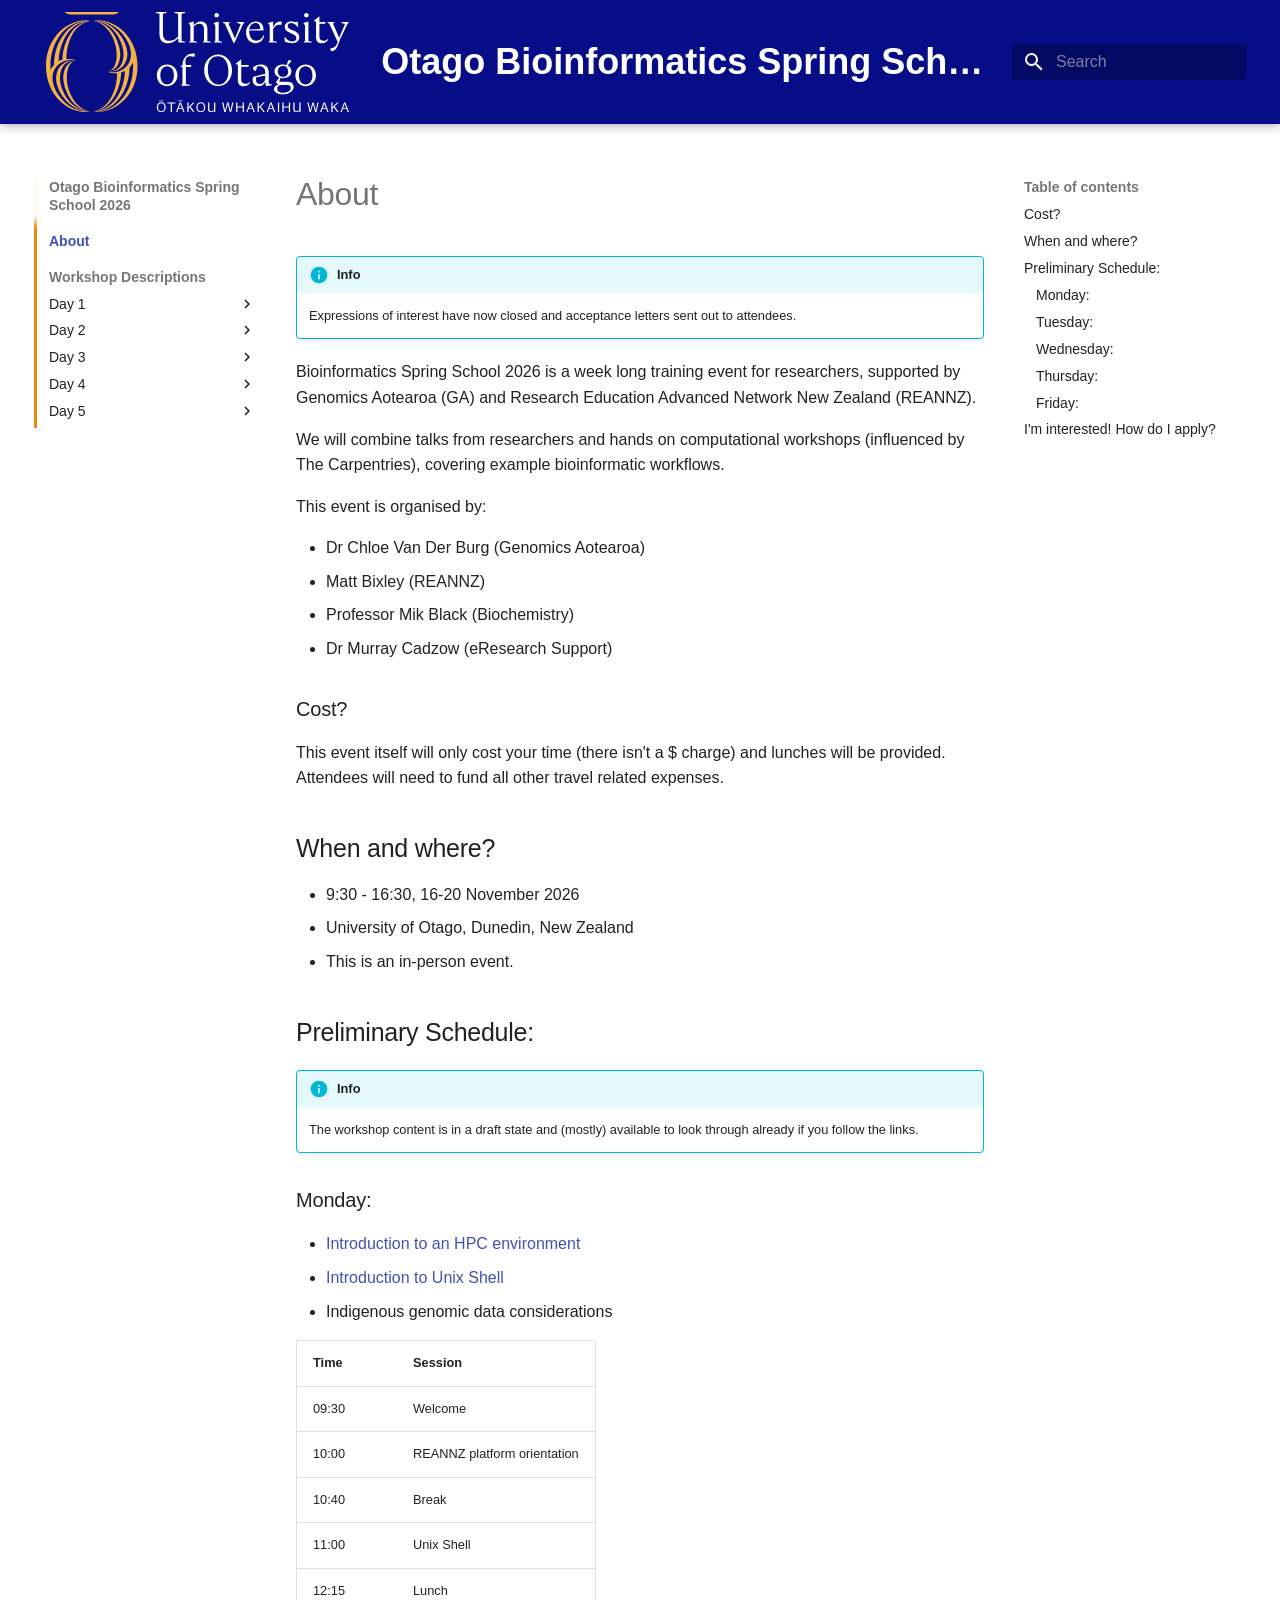
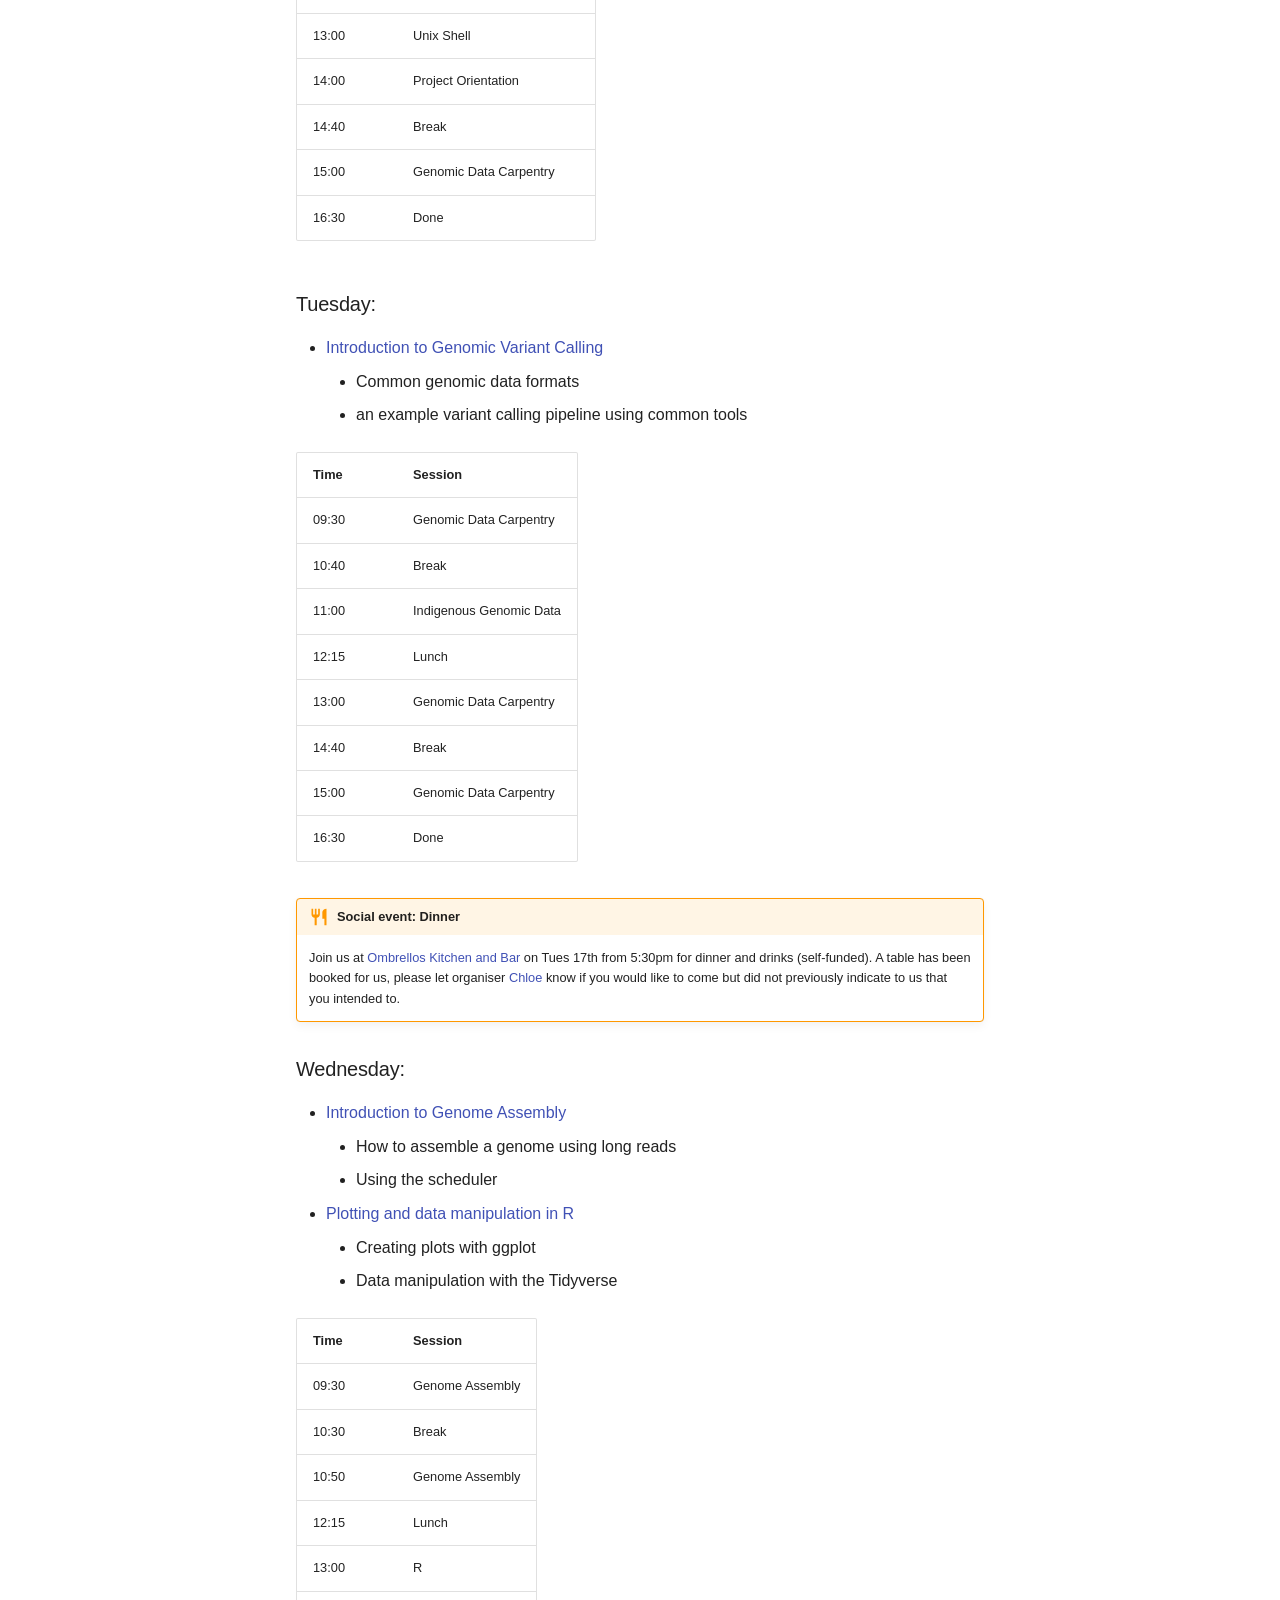
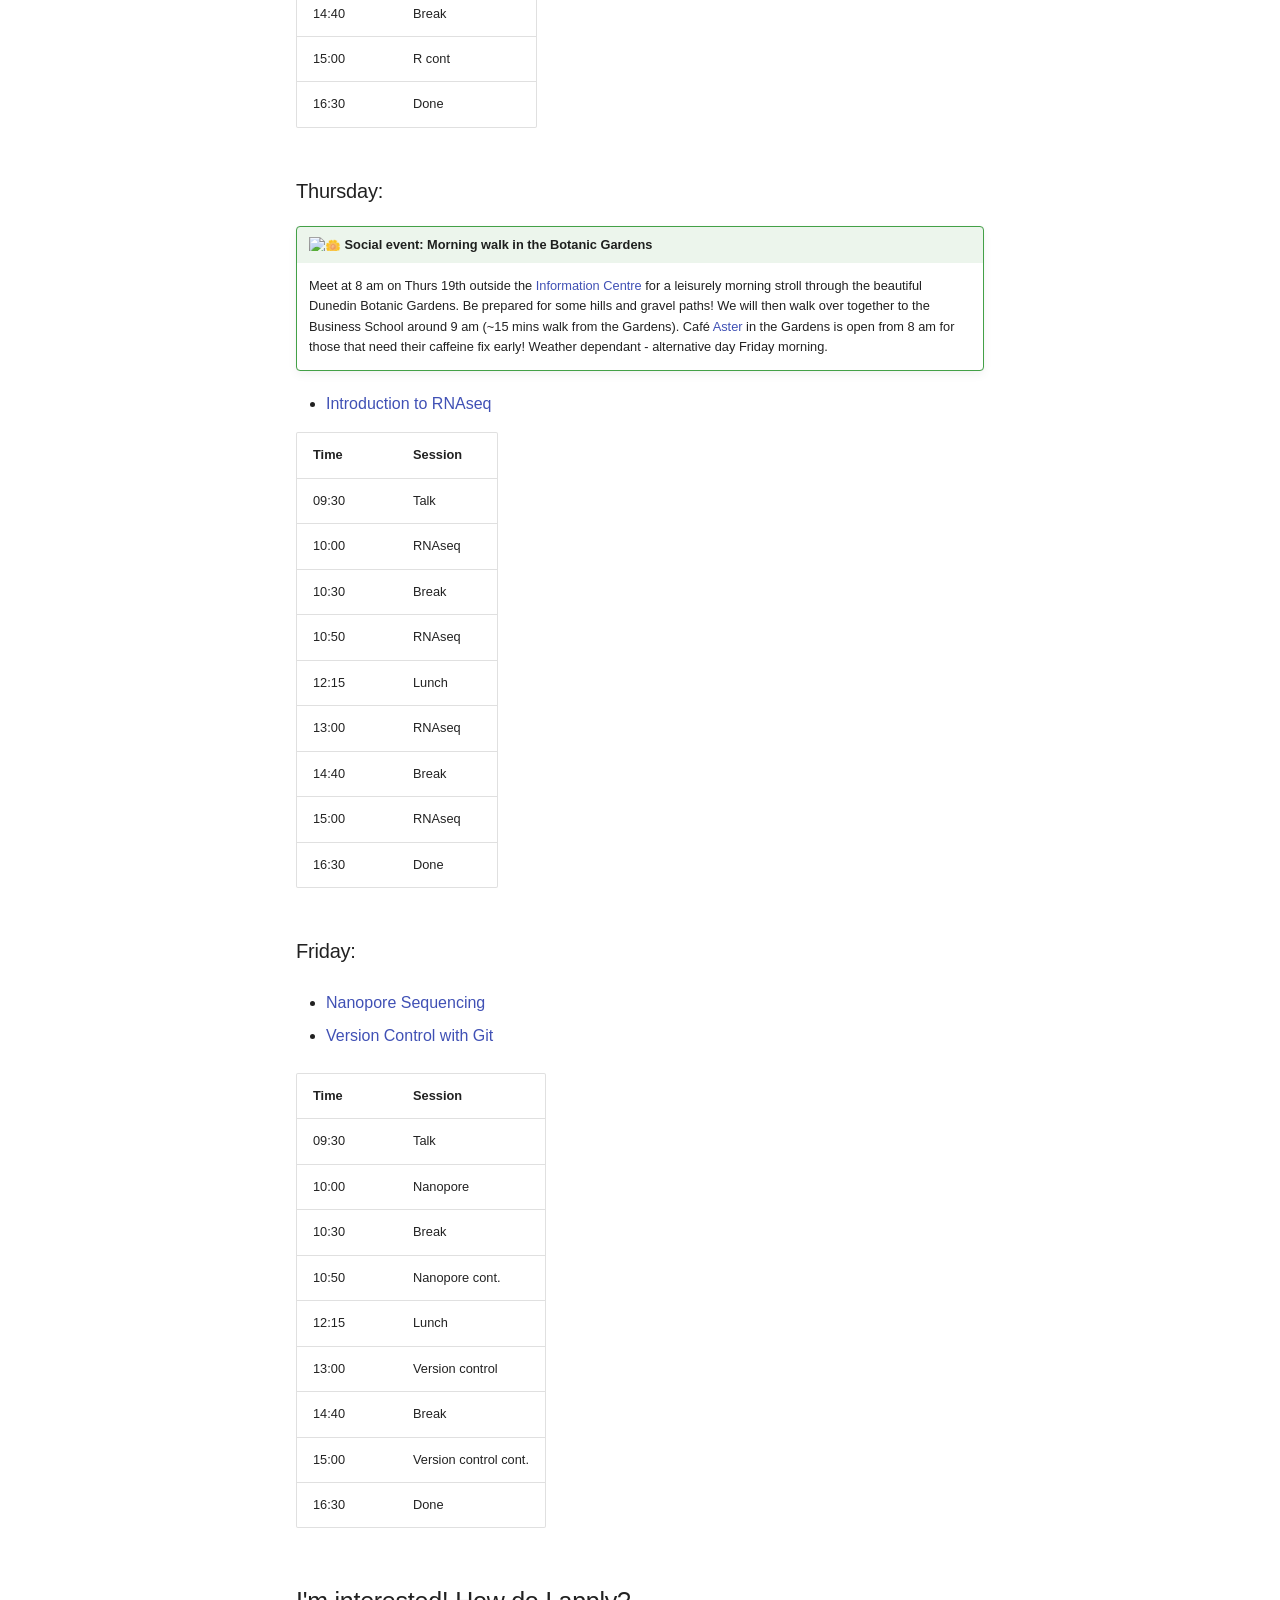
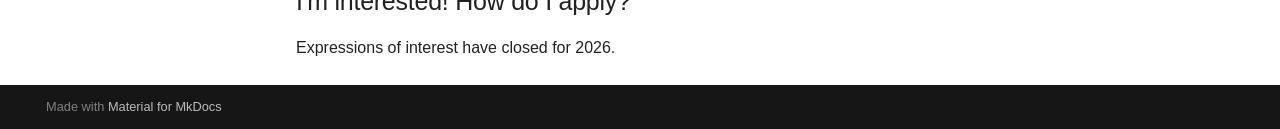
==== commit 30cbcf69: "Deployed 33db8e7 with MkDocs version: 1.6.1" ====
--- a/index.html
+++ b/index.html
@@ -17,7 +17,7 @@
       
       
       <link rel="icon" href="assets/images/uoo-favicon-32x32.png">
-      <meta name="generator" content="mkdocs-1.6.1, mkdocs-material-9.8.0">
+      <meta name="generator" content="mkdocs-1.6.1, mkdocs-material-9.8.1">
     
     
       
@@ -1073,7 +1073,7 @@
 </tr>
 <tr>
 <td>11:00</td>
-<td>Indigenous Genomic Data</td>
+<td>Unix Shell</td>
 </tr>
 <tr>
 <td>12:15</td>
@@ -1084,12 +1084,16 @@
 <td>Unix Shell</td>
 </tr>
 <tr>
+<td>14:00</td>
+<td>Project Orientation</td>
+</tr>
+<tr>
 <td>14:40</td>
 <td>Break</td>
 </tr>
 <tr>
 <td>15:00</td>
-<td>Unix Shell cont</td>
+<td>Genomic Data Carpentry</td>
 </tr>
 <tr>
 <td>16:30</td>
@@ -1115,19 +1119,15 @@
 <tbody>
 <tr>
 <td>09:30</td>
-<td>Talk</td>
-</tr>
-<tr>
-<td>10:00</td>
 <td>Genomic Data Carpentry</td>
 </tr>
 <tr>
-<td>10:30</td>
+<td>10:40</td>
 <td>Break</td>
 </tr>
 <tr>
-<td>10:50</td>
-<td>Genomic Data Carpentry</td>
+<td>11:00</td>
+<td>Indigenous Genomic Data</td>
 </tr>
 <tr>
 <td>12:15</td>
@@ -1395,7 +1395,7 @@
       <script id="__config" type="application/json">{"annotate": null, "base": ".", "features": ["navigation.instant", "navigation.tracking", "navigation.sections", "navigation.path", "navigation.indexes", "toc.follow"], "search": "assets/javascripts/workers/search.a7633da7.min.js", "tags": null, "translations": {"clipboard.copied": "Copied to clipboard", "clipboard.copy": "Copy to clipboard", "search.result.more.one": "1 more on this page", "search.result.more.other": "# more on this page", "search.result.none": "No matching documents", "search.result.one": "1 matching document", "search.result.other": "# matching documents", "search.result.placeholder": "Type to start searching", "search.result.term.missing": "Missing", "select.version": "Select version"}, "version": null}</script>
     
     
-      <script src="assets/javascripts/bundle.c21346df.min.js"></script>
+      <script src="assets/javascripts/bundle.a5f9d56c.min.js"></script>
       
     
   </body>
